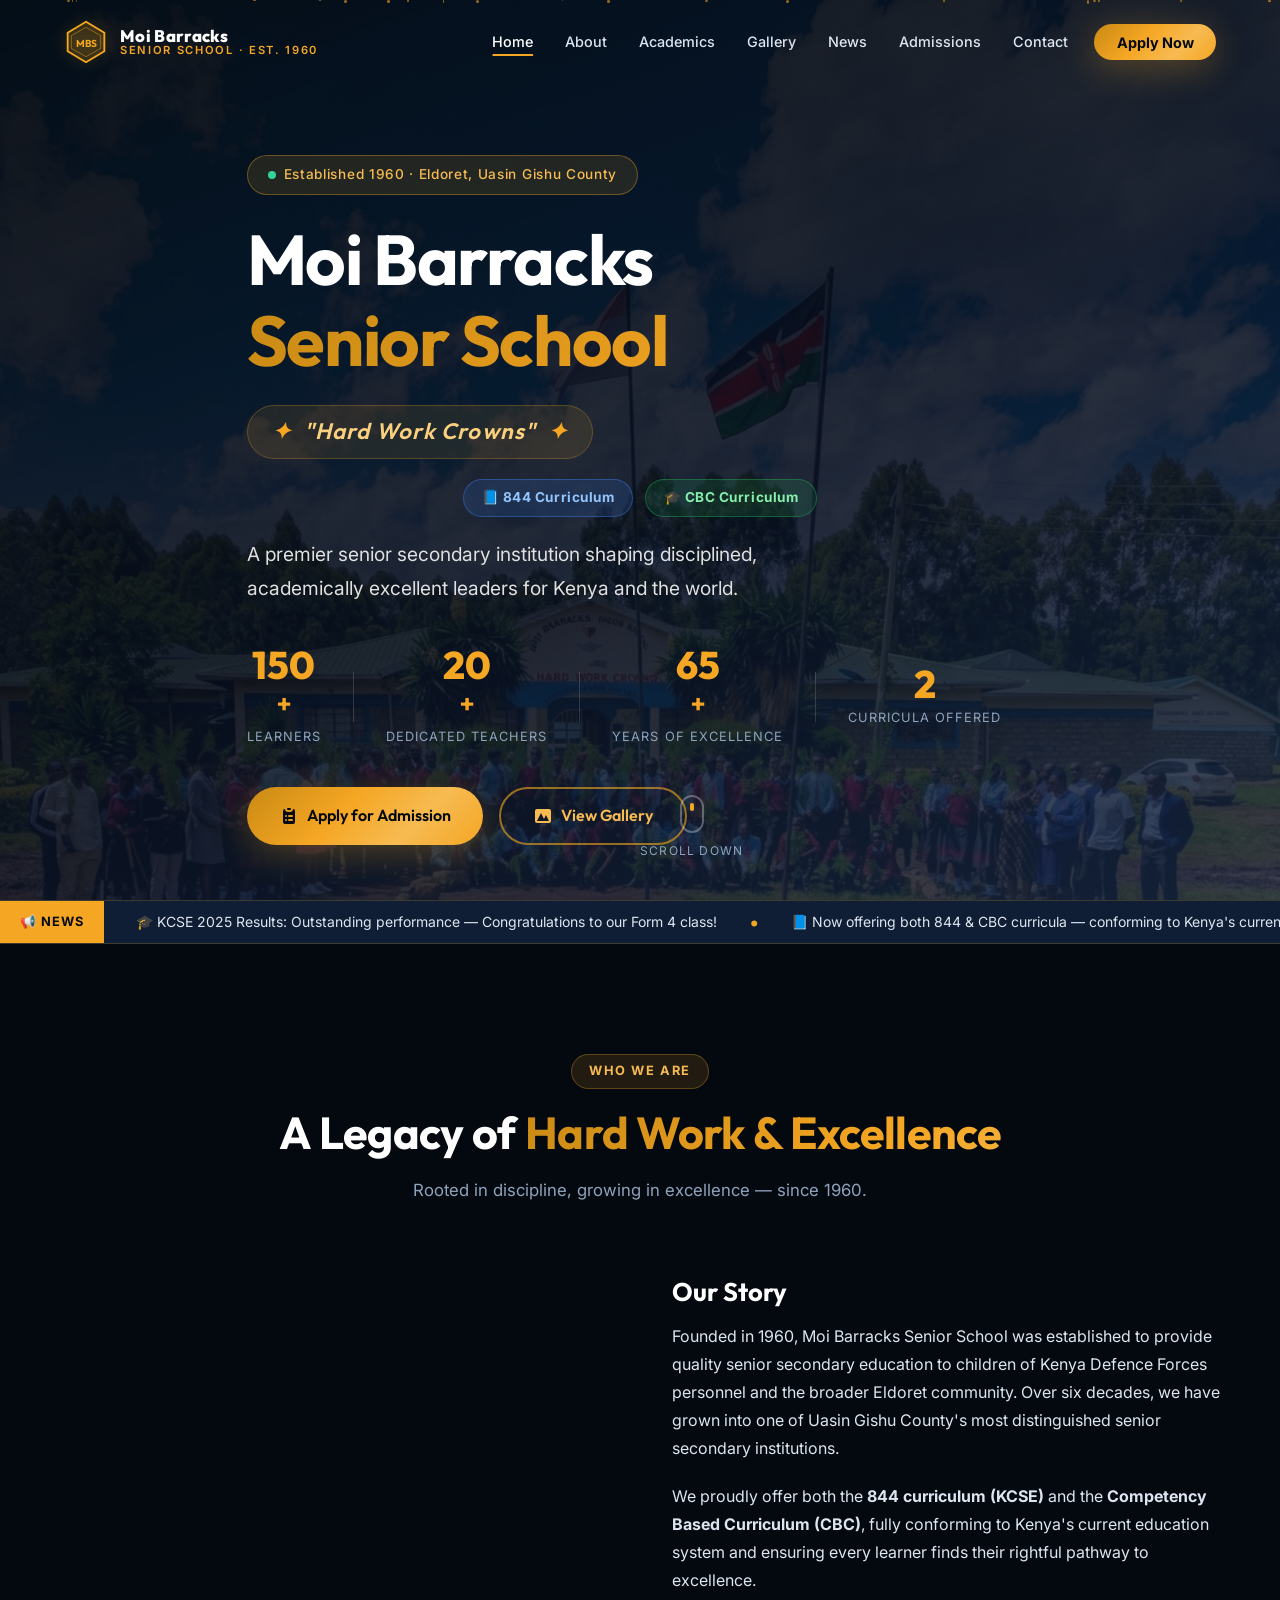
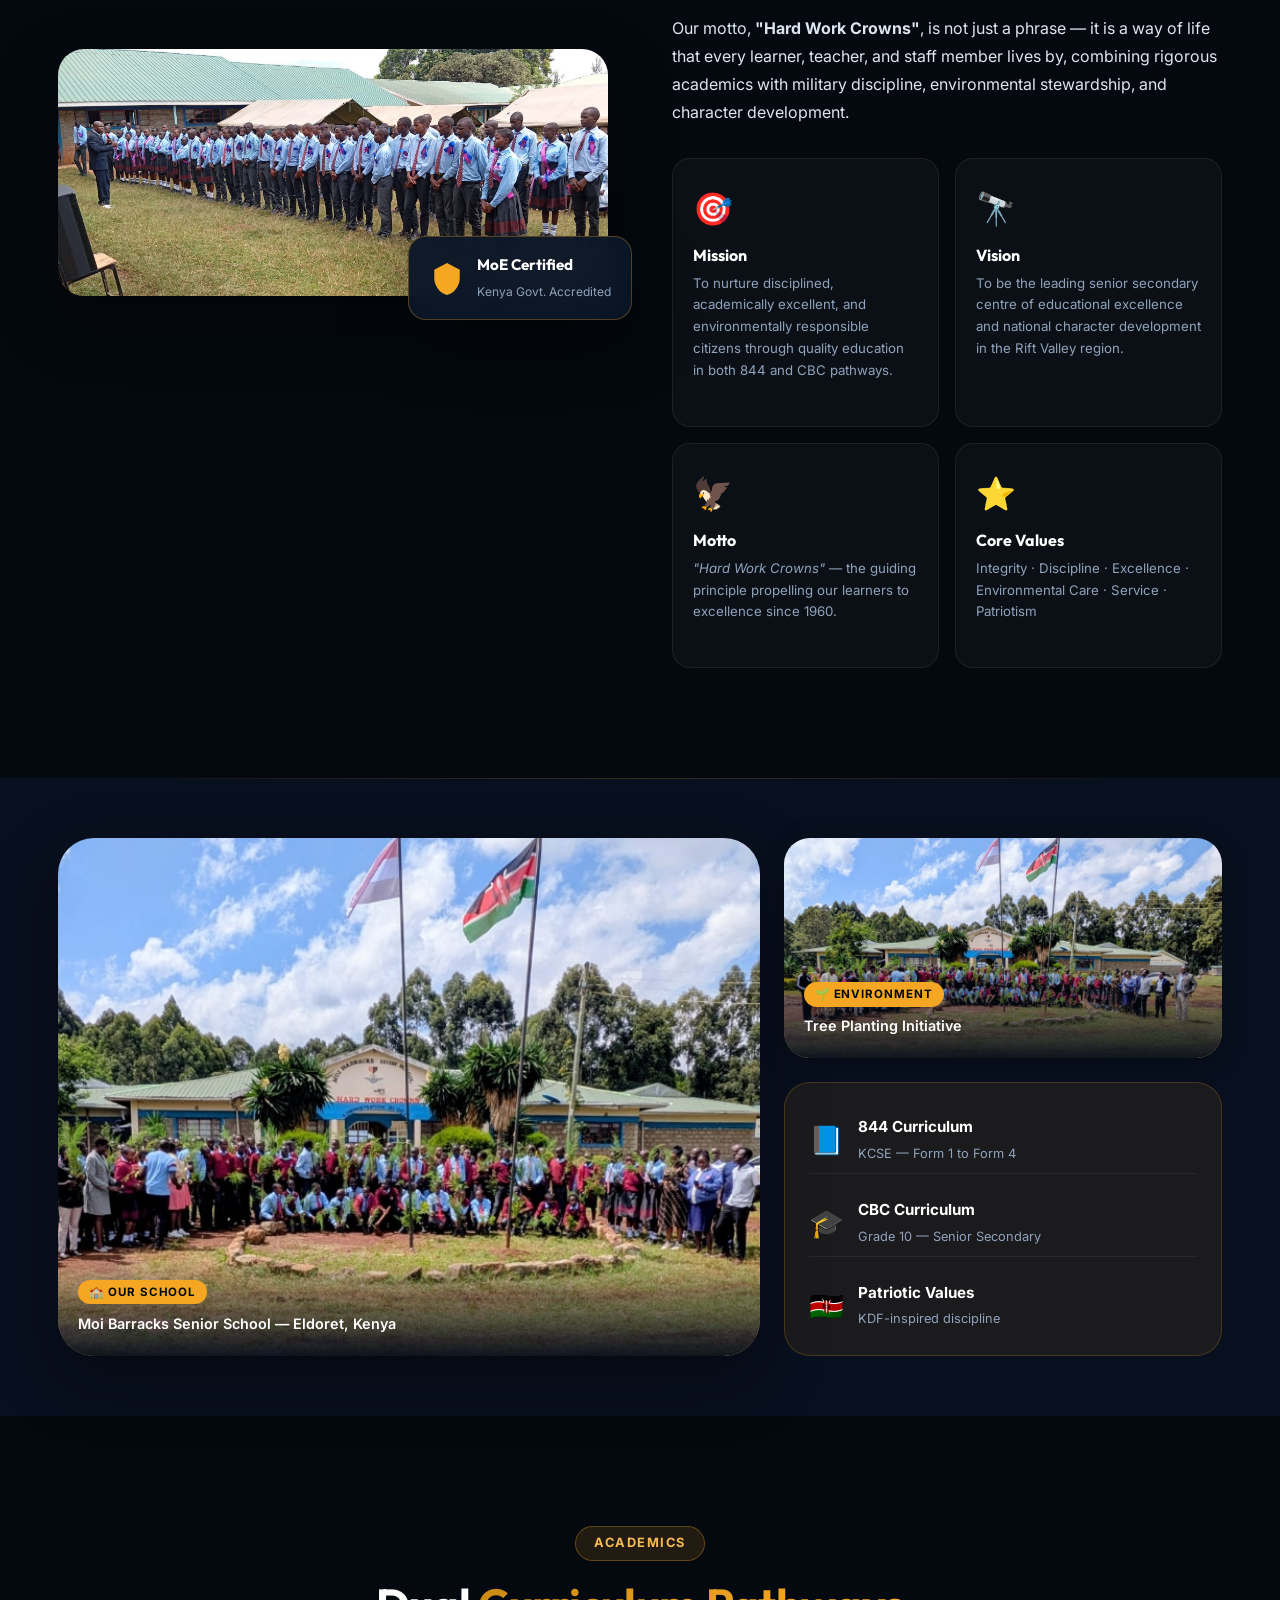
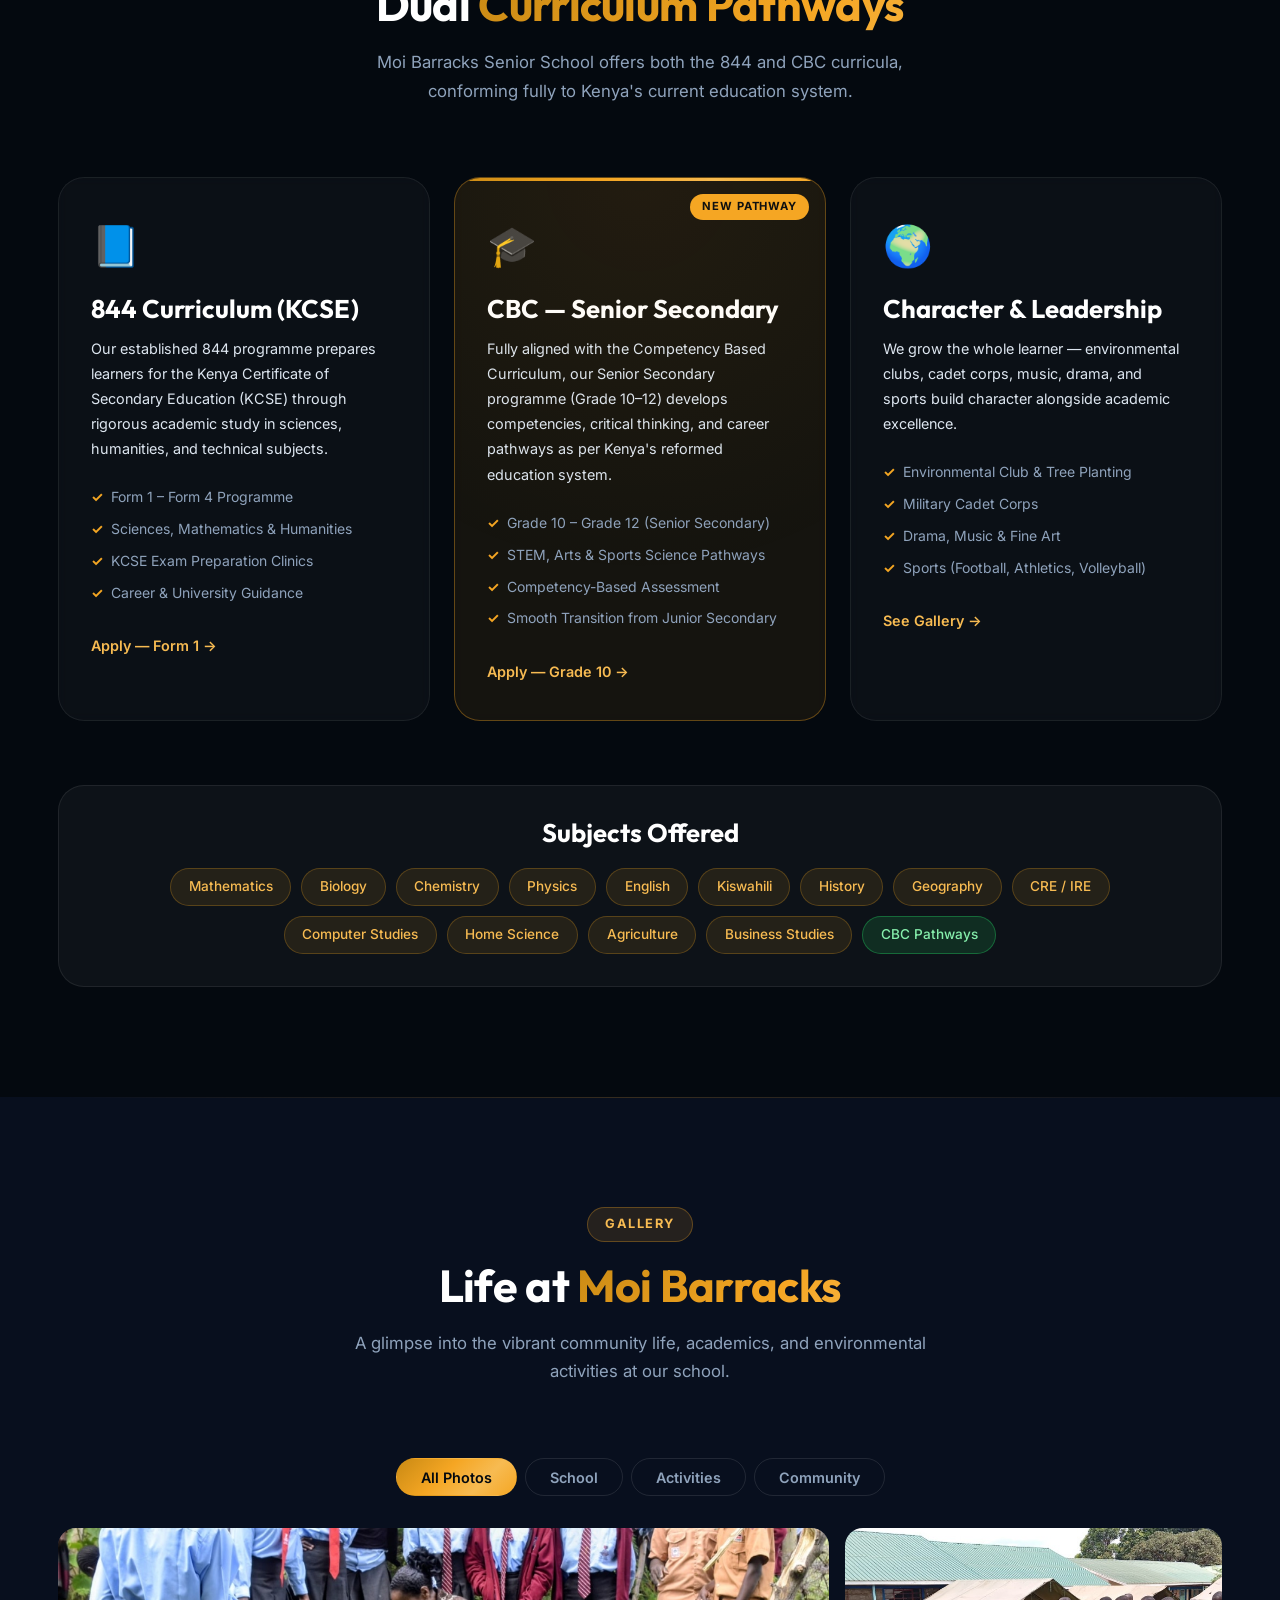
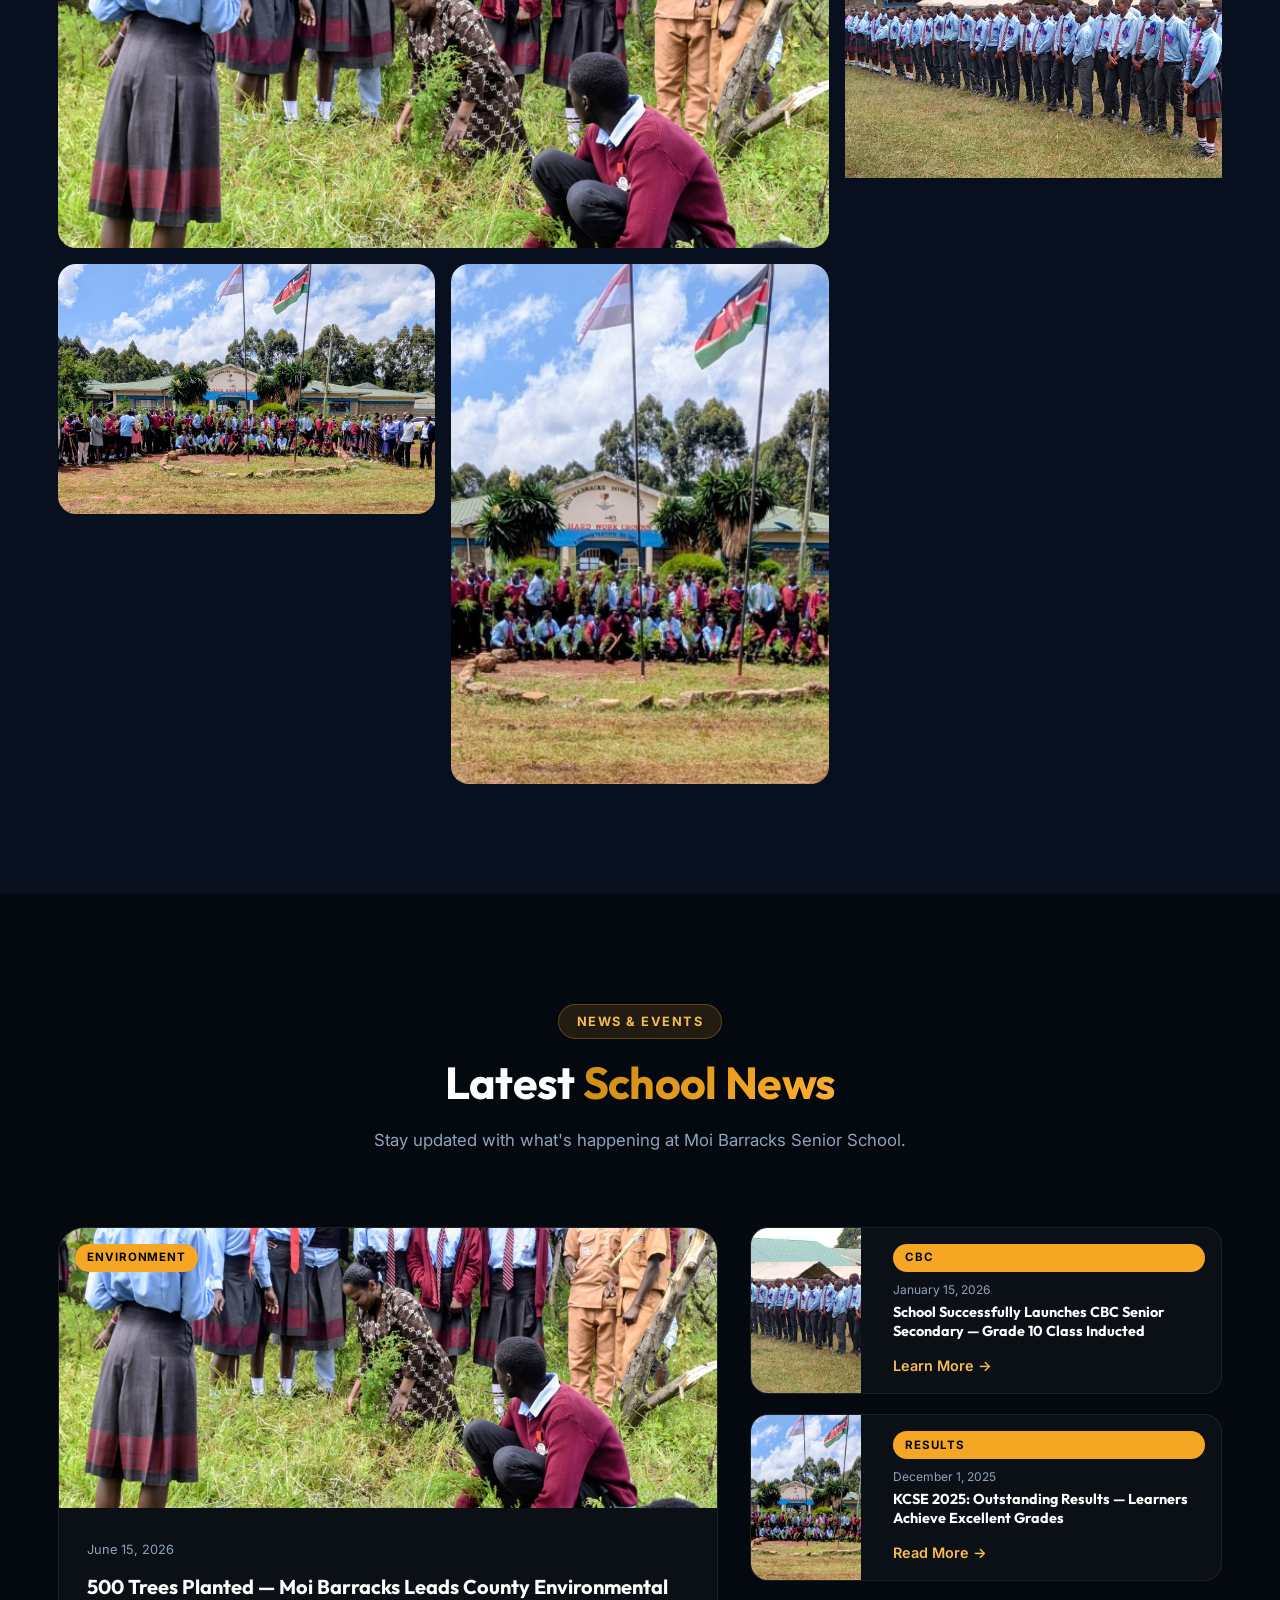
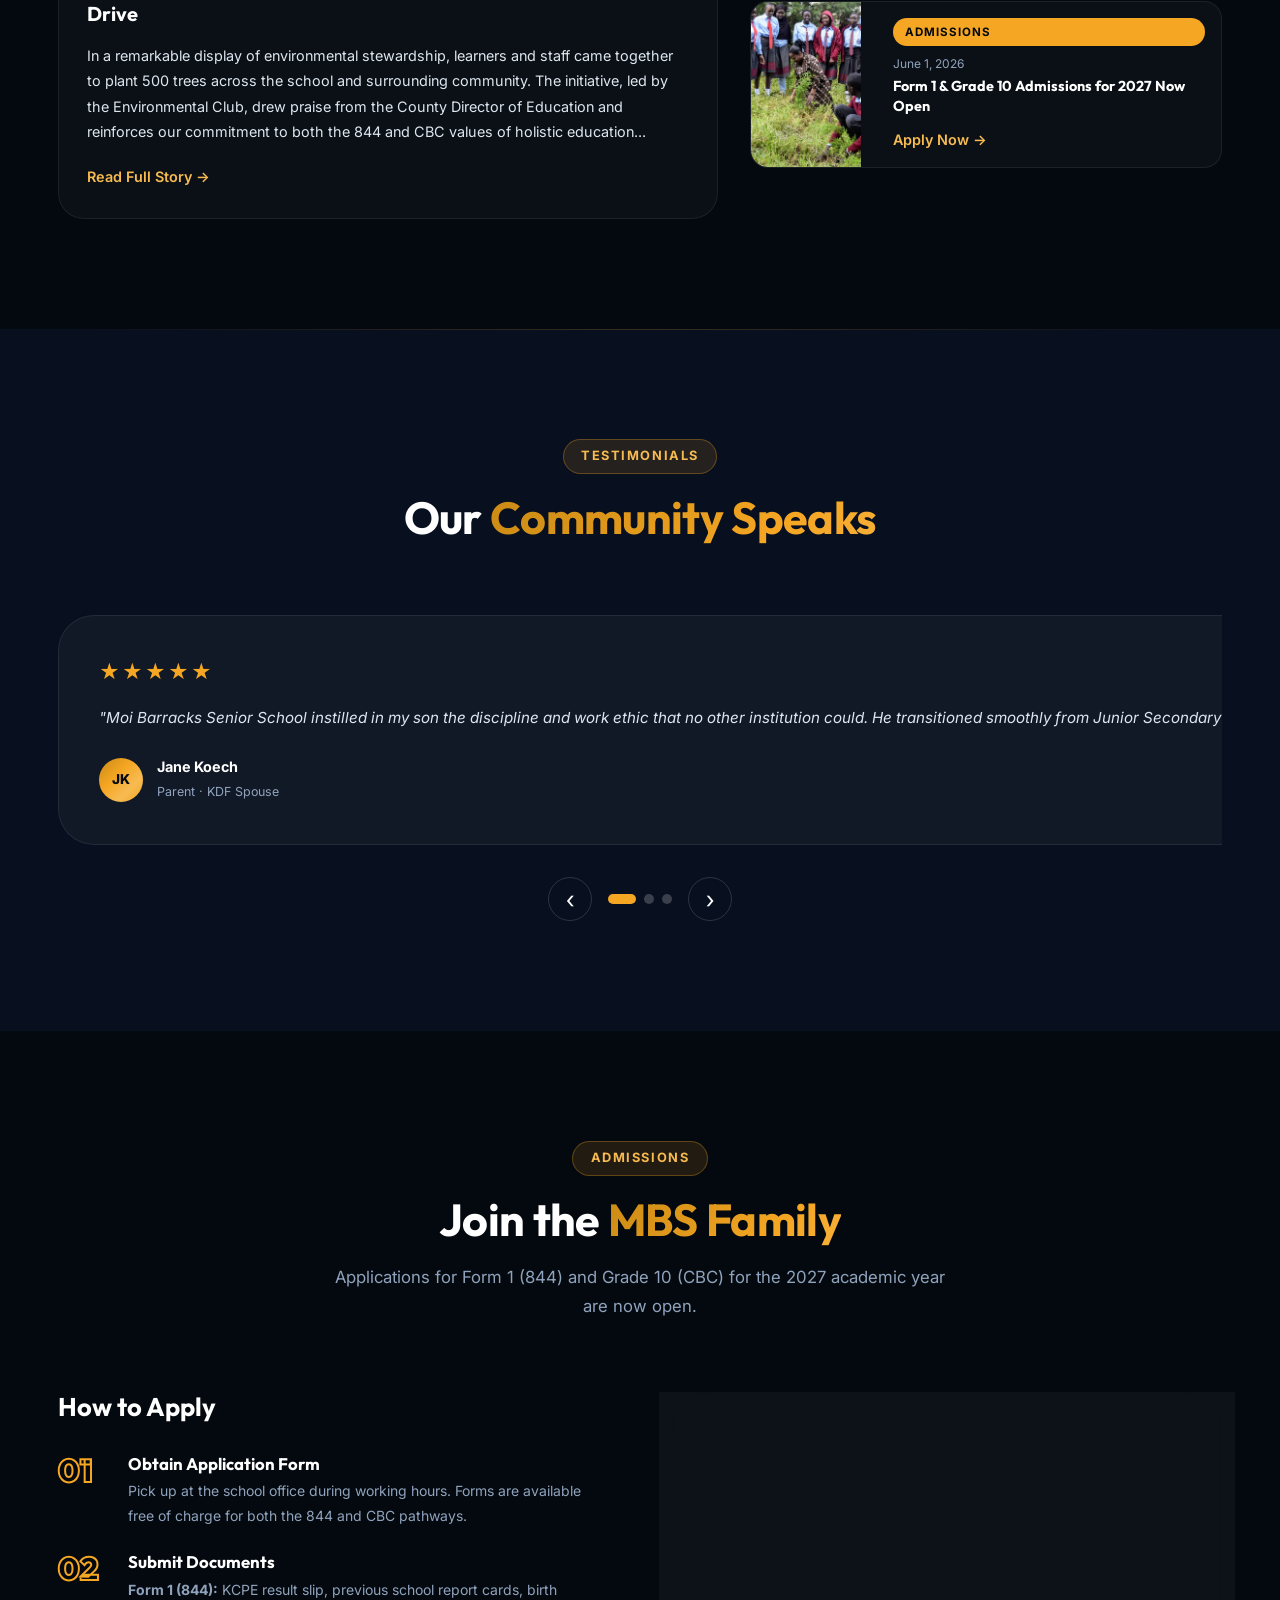
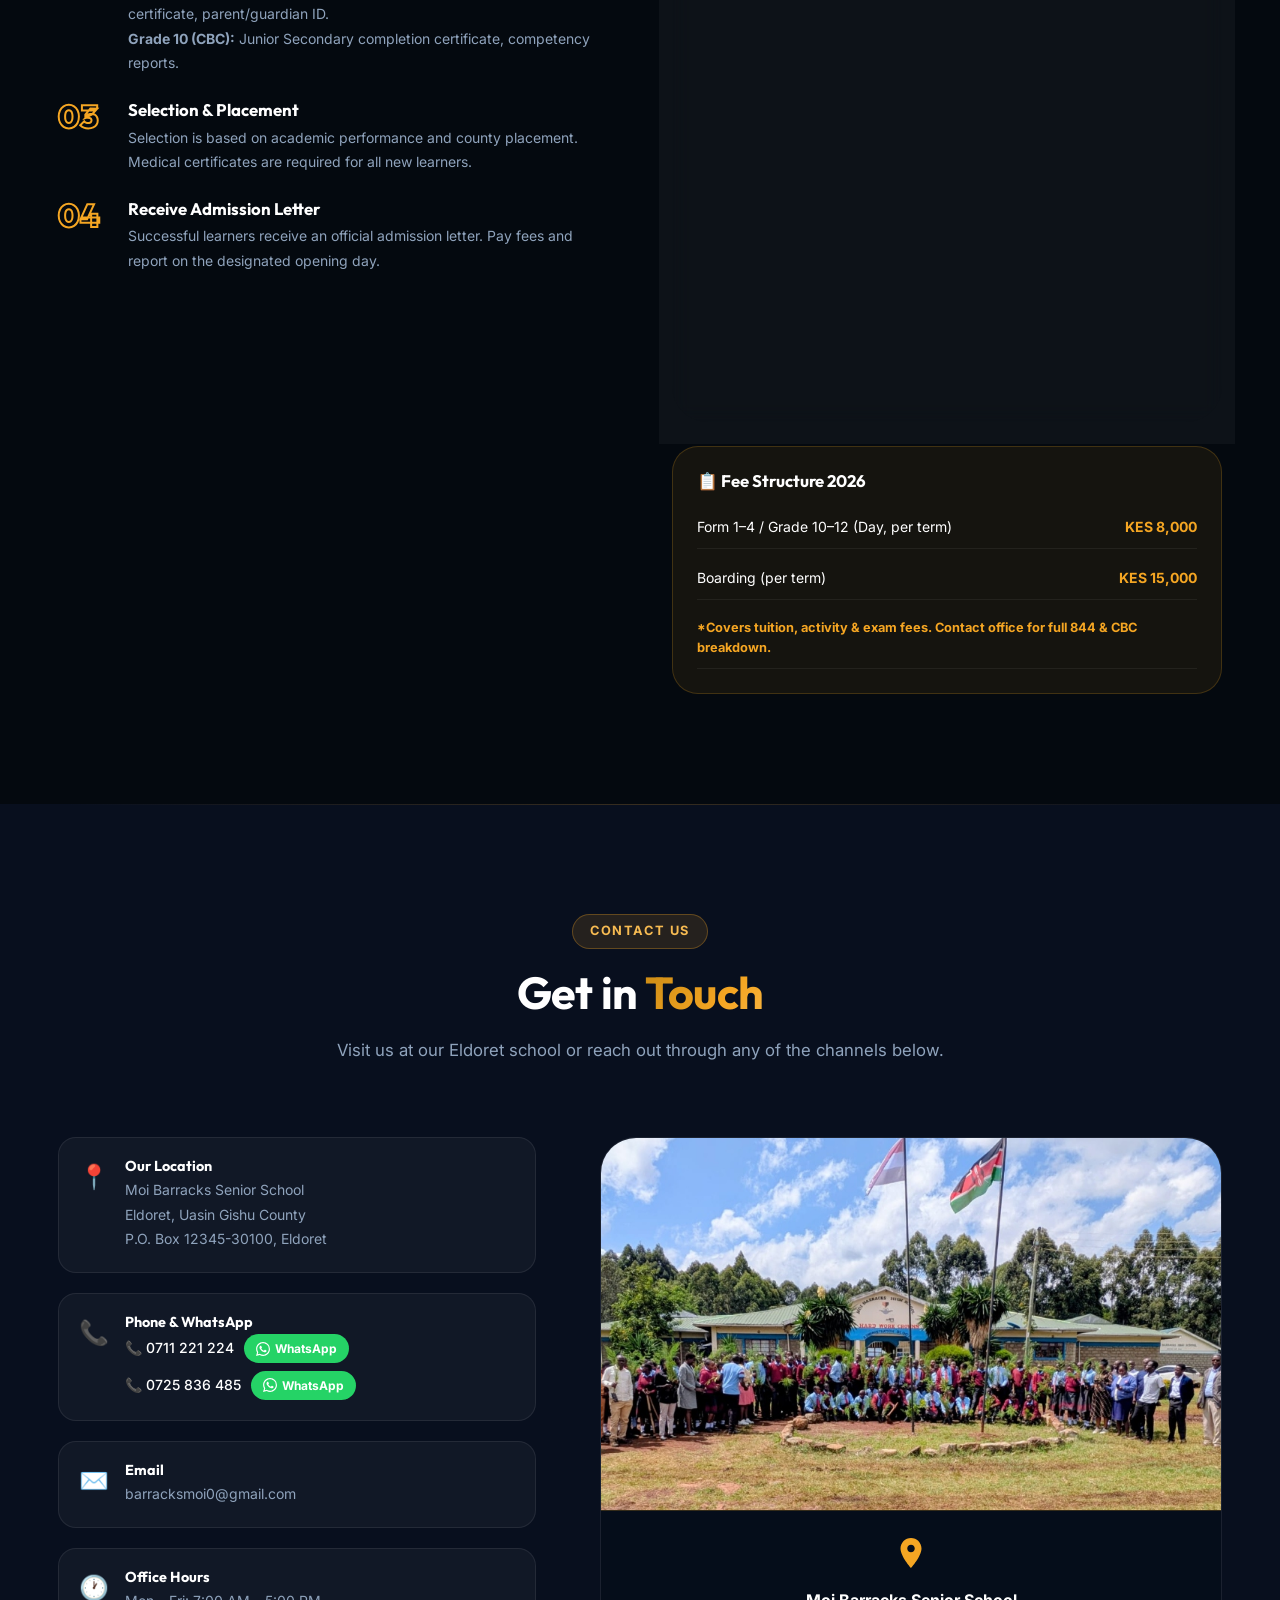
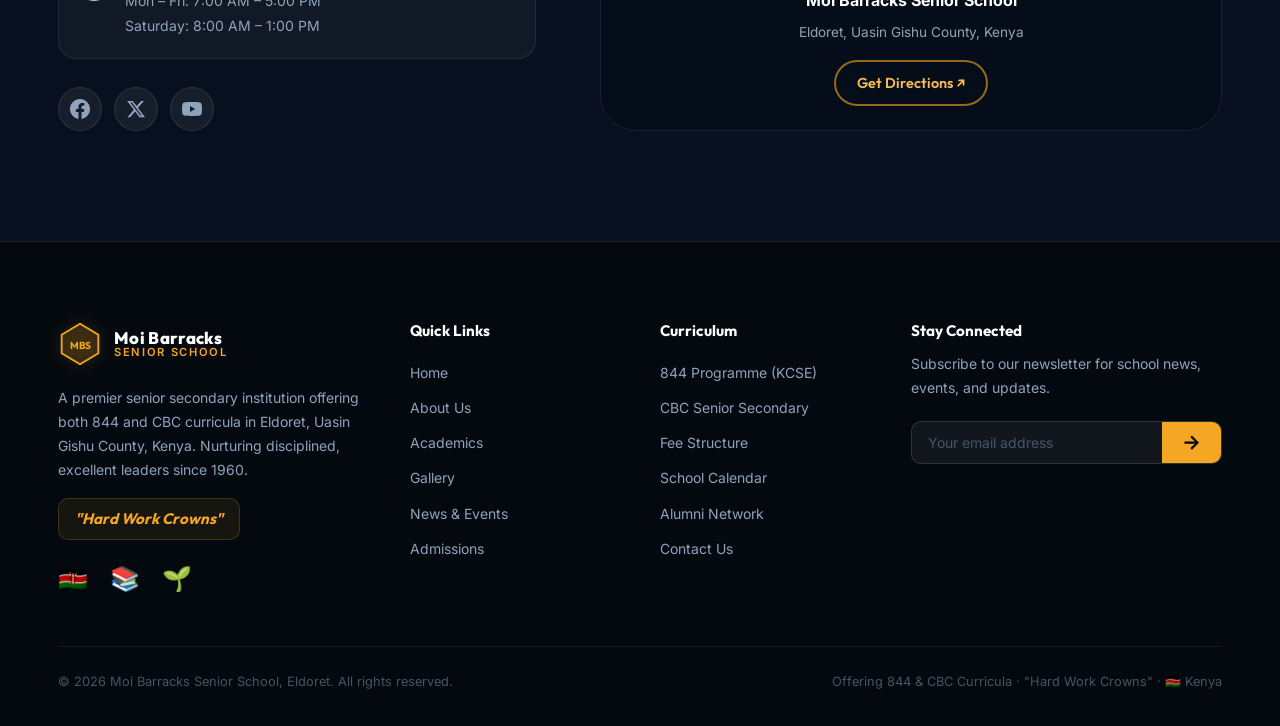
==== index.html @ 394eeeac "feat: Email + Facebook update, CMS admin dashboard, content store Contacts: - Email updated to barra" ====
<!DOCTYPE html>
<html lang="en">
<head>
  <meta charset="UTF-8" />
  <meta name="viewport" content="width=device-width, initial-scale=1.0" />

  <!-- ===== SEO: Primary Meta ===== -->
  <title>Moi Barracks Senior School | 844 &amp; CBC | Eldoret, Kenya — Hard Work Crowns</title>
  <meta name="description" content="Moi Barracks Senior School in Eldoret, Kenya offers both the 844 and CBC curricula. A premier senior secondary institution nurturing disciplined, academically excellent leaders. Admissions open — Form 1 &amp; Grade 10." />
  <meta name="keywords" content="Moi Barracks Senior School, Moi Barracks School Eldoret, CBC school Kenya, 844 curriculum Kenya, senior secondary school Eldoret, Uasin Gishu school, KDF school Kenya, school admissions Eldoret 2027, best school Eldoret" />
  <meta name="robots" content="index, follow" />
  <meta name="author" content="Moi Barracks Senior School" />
  <link rel="canonical" href="https://serem8770-ux.github.io/Moi_Barracks_web/" />

  <!-- ===== SEO: Open Graph (Facebook, WhatsApp previews) ===== -->
  <meta property="og:type" content="website" />
  <meta property="og:url" content="https://serem8770-ux.github.io/Moi_Barracks_web/" />
  <meta property="og:title" content="Moi Barracks Senior School | 844 &amp; CBC | Eldoret, Kenya" />
  <meta property="og:description" content="Premier senior secondary school in Eldoret offering both 844 and CBC curricula. Hard Work Crowns — excellence through discipline since 1960." />
  <meta property="og:image" content="https://serem8770-ux.github.io/Moi_Barracks_web/images/campus_group.jpg" />
  <meta property="og:image:width" content="1200" />
  <meta property="og:image:height" content="630" />
  <meta property="og:locale" content="en_KE" />
  <meta property="og:site_name" content="Moi Barracks Senior School" />

  <!-- ===== SEO: Twitter Card ===== -->
  <meta name="twitter:card" content="summary_large_image" />
  <meta name="twitter:title" content="Moi Barracks Senior School | Eldoret, Kenya" />
  <meta name="twitter:description" content="Offering both 844 and CBC — a premier senior secondary in Eldoret. Hard Work Crowns." />
  <meta name="twitter:image" content="https://serem8770-ux.github.io/Moi_Barracks_web/images/campus_group.jpg" />

  <!-- ===== SEO: Structured Data (JSON-LD) ===== -->
  <script type="application/ld+json">
  {
    "@context": "https://schema.org",
    "@type": "HighSchool",
    "name": "Moi Barracks Senior School",
    "alternateName": "MBS Eldoret",
    "description": "Moi Barracks Senior School is a premier senior secondary institution in Eldoret, Kenya offering both the 844 and CBC curricula. Motto: Hard Work Crowns.",
    "url": "https://serem8770-ux.github.io/Moi_Barracks_web/",
    "logo": "https://serem8770-ux.github.io/Moi_Barracks_web/images/campus_group.jpg",
    "image": "https://serem8770-ux.github.io/Moi_Barracks_web/images/campus_group.jpg",
    "telephone": ["+254711221224", "+254725836485"],
    "email": "barracksmoi0@gmail.com",
    "address": {
      "@type": "PostalAddress",
      "streetAddress": "Moi Barracks",
      "addressLocality": "Eldoret",
      "addressRegion": "Uasin Gishu County",
      "postalCode": "30100",
      "addressCountry": "KE"
    },
    "geo": {
      "@type": "GeoCoordinates",
      "latitude": "0.5200",
      "longitude": "35.2698"
    },
    "openingHoursSpecification": [
      { "@type": "OpeningHoursSpecification", "dayOfWeek": ["Monday","Tuesday","Wednesday","Thursday","Friday"], "opens": "07:00", "closes": "17:00" },
      { "@type": "OpeningHoursSpecification", "dayOfWeek": "Saturday", "opens": "08:00", "closes": "13:00" }
    ],
    "sameAs": ["https://github.com/serem8770-ux/Moi_Barracks_web"],
    "foundingDate": "1960",
    "numberOfStudents": 150,
    "curriculumOffered": ["844 Curriculum (KCSE)", "Competency Based Curriculum (CBC)"]
  }
  </script>

  <!-- ===== Fonts & Styles ===== -->
  <link rel="preconnect" href="https://fonts.googleapis.com" />
  <link rel="preconnect" href="https://fonts.gstatic.com" crossorigin />
  <link href="https://fonts.googleapis.com/css2?family=Outfit:wght@300;400;500;600;700;800;900&family=Inter:wght@300;400;500;600&display=swap" rel="stylesheet" />
  <link rel="stylesheet" href="css/style.css" />
</head>
<body>

  <!-- ===== NAVBAR ===== -->
  <nav class="navbar" id="navbar" role="navigation" aria-label="Main navigation">
    <div class="nav-container">
      <a href="#home" class="nav-logo" id="nav-logo-link">
        <div class="logo-emblem">
          <svg viewBox="0 0 48 48" fill="none" xmlns="http://www.w3.org/2000/svg" aria-hidden="true">
            <polygon points="24,2 44,14 44,34 24,46 4,34 4,14" fill="rgba(244,168,29,0.15)" stroke="#F4A81D" stroke-width="2"/>
            <polygon points="24,8 40,17 40,31 24,40 8,31 8,17" fill="none" stroke="#F4A81D" stroke-width="1" opacity="0.5"/>
            <text x="24" y="29" text-anchor="middle" fill="#F4A81D" font-size="11" font-weight="bold" font-family="Outfit">MBS</text>
          </svg>
        </div>
        <div class="logo-text">
          <span class="logo-name">Moi Barracks</span>
          <span class="logo-tagline">Senior School · Est. 1960</span>
        </div>
      </a>
      <ul class="nav-menu" id="nav-menu" role="list">
        <li><a href="#home" class="nav-link active" id="nav-home">Home</a></li>
        <li><a href="#about" class="nav-link" id="nav-about">About</a></li>
        <li><a href="#academics" class="nav-link" id="nav-academics">Academics</a></li>
        <li><a href="#gallery" class="nav-link" id="nav-gallery">Gallery</a></li>
        <li><a href="#news" class="nav-link" id="nav-news">News</a></li>
        <li><a href="#admissions" class="nav-link" id="nav-admissions">Admissions</a></li>
        <li><a href="#contact" class="nav-link" id="nav-contact">Contact</a></li>
        <li><a href="#admissions" class="nav-cta" id="nav-apply-btn">Apply Now</a></li>
      </ul>
      <button class="hamburger" id="hamburger" aria-label="Toggle mobile menu" aria-expanded="false" aria-controls="nav-menu">
        <span class="bar"></span>
        <span class="bar"></span>
        <span class="bar"></span>
      </button>
    </div>
  </nav>

  <!-- ===== HERO ===== -->
  <section class="hero" id="home" aria-label="Hero section">
    <div class="hero-bg" id="hero-bg"></div>
    <div class="hero-overlay"></div>
    <div class="hero-particles" id="hero-particles" aria-hidden="true"></div>
    <div class="hero-content" id="hero-content">
      <div class="hero-badge" id="hero-badge">
        <span class="badge-dot"></span>
        Established 1960 · Eldoret, Uasin Gishu County
      </div>
      <h1 class="hero-title" id="hero-title">
        <span class="title-line">Moi Barracks</span>
        <span class="title-line gradient-text">Senior School</span>
      </h1>
      <div class="hero-motto" id="hero-motto">
        <span class="motto-wings">✦</span>
        <span class="motto-text">"Hard Work Crowns"</span>
        <span class="motto-wings">✦</span>
      </div>
      <div class="hero-curriculum-badges" id="hero-curriculum-badges" aria-label="Curriculum offered">
        <span class="curric-badge curric-844">📘 844 Curriculum</span>
        <span class="curric-badge curric-cbc">🎓 CBC Curriculum</span>
      </div>
      <p class="hero-subtitle" id="hero-subtitle">
        A premier senior secondary institution shaping disciplined,<br>
        academically excellent leaders for Kenya and the world.
      </p>
      <div class="hero-stats" id="hero-stats">
        <div class="stat-item">
          <span class="stat-number" data-target="150">0</span><span class="stat-suffix">+</span>
          <span class="stat-label">Learners</span>
        </div>
        <div class="stat-divider"></div>
        <div class="stat-item">
          <span class="stat-number" data-target="20">0</span><span class="stat-suffix">+</span>
          <span class="stat-label">Dedicated Teachers</span>
        </div>
        <div class="stat-divider"></div>
        <div class="stat-item">
          <span class="stat-number" data-target="65">0</span><span class="stat-suffix">+</span>
          <span class="stat-label">Years of Excellence</span>
        </div>
        <div class="stat-divider"></div>
        <div class="stat-item">
          <span class="stat-number" data-target="2">0</span><span class="stat-suffix"></span>
          <span class="stat-label">Curricula Offered</span>
        </div>
      </div>
      <div class="hero-actions" id="hero-actions">
        <a href="#admissions" class="btn btn-primary" id="hero-apply-btn">
          <svg viewBox="0 0 20 20" fill="currentColor" aria-hidden="true"><path d="M9 2a1 1 0 000 2h2a1 1 0 100-2H9z"/><path fill-rule="evenodd" d="M4 5a2 2 0 012-2 3 3 0 003 3h2a3 3 0 003-3 2 2 0 012 2v11a2 2 0 01-2 2H6a2 2 0 01-2-2V5zm3 4a1 1 0 000 2h.01a1 1 0 100-2H7zm3 0a1 1 0 000 2h3a1 1 0 100-2h-3zm-3 4a1 1 0 100 2h.01a1 1 0 100-2H7zm3 0a1 1 0 100 2h3a1 1 0 100-2h-3z" clip-rule="evenodd"/></svg>
          Apply for Admission
        </a>
        <a href="#gallery" class="btn btn-outline" id="hero-gallery-btn">
          <svg viewBox="0 0 20 20" fill="currentColor" aria-hidden="true"><path fill-rule="evenodd" d="M4 3a2 2 0 00-2 2v10a2 2 0 002 2h12a2 2 0 002-2V5a2 2 0 00-2-2H4zm12 12H4l4-8 3 6 2-4 3 6z" clip-rule="evenodd"/></svg>
          View Gallery
        </a>
      </div>
    </div>
    <div class="hero-scroll" id="hero-scroll" aria-label="Scroll down">
      <div class="scroll-mouse"><div class="scroll-wheel"></div></div>
      <span>Scroll Down</span>
    </div>
  </section>

  <!-- ===== ANNOUNCEMENT TICKER ===== -->
  <div class="ticker-wrap" id="ticker-wrap" aria-label="School announcements">
    <div class="ticker-label">📢 News</div>
    <div class="ticker-content" id="ticker-content">
      <span class="ticker-item">🎓 KCSE 2025 Results: Outstanding performance — Congratulations to our Form 4 class!</span>
      <span class="ticker-sep">•</span>
      <span class="ticker-item">📘 Now offering both 844 &amp; CBC curricula — conforming to Kenya's current education system</span>
      <span class="ticker-sep">•</span>
      <span class="ticker-item">🌱 Environmental Club Tree Planting Drive — 500 trees planted on school grounds this term!</span>
      <span class="ticker-sep">•</span>
      <span class="ticker-item">📝 Form 1 &amp; Grade 10 Admissions for 2027 are NOW OPEN — Apply at the school office</span>
      <span class="ticker-sep">•</span>
    </div>
  </div>

  <!-- ===== ABOUT ===== -->
  <section class="about section" id="about" aria-labelledby="about-heading">
    <div class="container">
      <div class="section-header reveal">
        <span class="section-tag">Who We Are</span>
        <h2 class="section-title" id="about-heading">A Legacy of <span class="gradient-text">Hard Work &amp; Excellence</span></h2>
        <p class="section-subtitle">Rooted in discipline, growing in excellence — since 1960.</p>
      </div>
      <div class="about-grid">
        <div class="about-image-block reveal">
          <div class="about-image-wrap">
            <img src="images/students_parade.jpg" alt="Moi Barracks Senior School learners in school uniform during parade" class="about-img" loading="lazy" />
            <div class="about-badge-card">
              <svg viewBox="0 0 24 24" fill="currentColor" aria-hidden="true"><path d="M12 2L3.5 6.5V12c0 5.25 3.67 10.15 8.5 11.35C16.83 22.15 20.5 17.25 20.5 12V6.5L12 2z"/></svg>
              <div>
                <strong>MoE Certified</strong>
                <span>Kenya Govt. Accredited</span>
              </div>
            </div>
          </div>
        </div>
        <div class="about-content reveal">
          <h3>Our Story</h3>
          <p>Founded in 1960, Moi Barracks Senior School was established to provide quality senior secondary education to children of Kenya Defence Forces personnel and the broader Eldoret community. Over six decades, we have grown into one of Uasin Gishu County's most distinguished senior secondary institutions.</p>
          <p>We proudly offer both the <strong>844 curriculum (KCSE)</strong> and the <strong>Competency Based Curriculum (CBC)</strong>, fully conforming to Kenya's current education system and ensuring every learner finds their rightful pathway to excellence.</p>
          <p>Our motto, <strong>"Hard Work Crowns"</strong>, is not just a phrase — it is a way of life that every learner, teacher, and staff member lives by, combining rigorous academics with military discipline, environmental stewardship, and character development.</p>
          <div class="pillars-grid">
            <div class="pillar-card" id="pillar-mission">
              <div class="pillar-icon">🎯</div>
              <h4>Mission</h4>
              <p>To nurture disciplined, academically excellent, and environmentally responsible citizens through quality education in both 844 and CBC pathways.</p>
            </div>
            <div class="pillar-card" id="pillar-vision">
              <div class="pillar-icon">🔭</div>
              <h4>Vision</h4>
              <p>To be the leading senior secondary centre of educational excellence and national character development in the Rift Valley region.</p>
            </div>
            <div class="pillar-card" id="pillar-motto">
              <div class="pillar-icon">🦅</div>
              <h4>Motto</h4>
              <p><em>"Hard Work Crowns"</em> — the guiding principle propelling our learners to excellence since 1960.</p>
            </div>
            <div class="pillar-card" id="pillar-values">
              <div class="pillar-icon">⭐</div>
              <h4>Core Values</h4>
              <p>Integrity · Discipline · Excellence · Environmental Care · Service · Patriotism</p>
            </div>
          </div>
        </div>
      </div>
    </div>
  </section>

  <!-- ===== PHOTO SHOWCASE ===== -->
  <section class="showcase section-dark" id="showcase" aria-label="School life showcase">
    <div class="container">
      <div class="showcase-grid">
        <div class="showcase-main reveal" id="showcase-main">
          <img src="images/campus_front.jpg" alt="Moi Barracks Senior School building with learners and Kenyan flag" loading="lazy" />
          <div class="showcase-caption">
            <span class="caption-tag">🏫 Our School</span>
            <p>Moi Barracks Senior School — Eldoret, Kenya</p>
          </div>
        </div>
        <div class="showcase-side">
          <div class="showcase-item reveal" id="showcase-tree">
            <img src="images/tree_planting.jpg" alt="Learners and teacher engaged in tree planting environmental activity" loading="lazy" />
            <div class="showcase-caption">
              <span class="caption-tag">🌱 Environment</span>
              <p>Tree Planting Initiative</p>
            </div>
          </div>
          <div class="showcase-stats-card reveal" id="showcase-stats">
            <div class="showcase-stat">
              <div class="ss-icon">📘</div>
              <div>
                <strong>844 Curriculum</strong>
                <span>KCSE — Form 1 to Form 4</span>
              </div>
            </div>
            <div class="showcase-stat">
              <div class="ss-icon">🎓</div>
              <div>
                <strong>CBC Curriculum</strong>
                <span>Grade 10 — Senior Secondary</span>
              </div>
            </div>
            <div class="showcase-stat">
              <div class="ss-icon">🇰🇪</div>
              <div>
                <strong>Patriotic Values</strong>
                <span>KDF-inspired discipline</span>
              </div>
            </div>
          </div>
        </div>
      </div>
    </div>
  </section>

  <!-- ===== ACADEMICS ===== -->
  <section class="academics section" id="academics" aria-labelledby="academics-heading">
    <div class="container">
      <div class="section-header reveal">
        <span class="section-tag">Academics</span>
        <h2 class="section-title" id="academics-heading">Dual <span class="gradient-text">Curriculum Pathways</span></h2>
        <p class="section-subtitle">Moi Barracks Senior School offers both the 844 and CBC curricula, conforming fully to Kenya's current education system.</p>
      </div>
      <div class="academics-grid">
        <div class="academic-card reveal" id="acad-844">
          <div class="acad-icon">📘</div>
          <h3>844 Curriculum (KCSE)</h3>
          <p>Our established 844 programme prepares learners for the Kenya Certificate of Secondary Education (KCSE) through rigorous academic study in sciences, humanities, and technical subjects.</p>
          <ul>
            <li>Form 1 – Form 4 Programme</li>
            <li>Sciences, Mathematics &amp; Humanities</li>
            <li>KCSE Exam Preparation Clinics</li>
            <li>Career &amp; University Guidance</li>
          </ul>
          <a href="#admissions" class="card-link" id="acad-844-link">Apply — Form 1 →</a>
        </div>
        <div class="academic-card featured reveal" id="acad-cbc">
          <div class="featured-badge">New Pathway</div>
          <div class="acad-icon">🎓</div>
          <h3>CBC — Senior Secondary</h3>
          <p>Fully aligned with the Competency Based Curriculum, our Senior Secondary programme (Grade 10–12) develops competencies, critical thinking, and career pathways as per Kenya's reformed education system.</p>
          <ul>
            <li>Grade 10 – Grade 12 (Senior Secondary)</li>
            <li>STEM, Arts &amp; Sports Science Pathways</li>
            <li>Competency-Based Assessment</li>
            <li>Smooth Transition from Junior Secondary</li>
          </ul>
          <a href="#admissions" class="card-link" id="acad-cbc-link">Apply — Grade 10 →</a>
        </div>
        <div class="academic-card reveal" id="acad-cocurricular">
          <div class="acad-icon">🌍</div>
          <h3>Character &amp; Leadership</h3>
          <p>We grow the whole learner — environmental clubs, cadet corps, music, drama, and sports build character alongside academic excellence.</p>
          <ul>
            <li>Environmental Club &amp; Tree Planting</li>
            <li>Military Cadet Corps</li>
            <li>Drama, Music &amp; Fine Art</li>
            <li>Sports (Football, Athletics, Volleyball)</li>
          </ul>
          <a href="#gallery" class="card-link" id="acad-coc-link">See Gallery →</a>
        </div>
      </div>
      <div class="departments-strip reveal">
        <h3>Subjects Offered</h3>
        <div class="dept-tags">
          <span class="dept-tag">Mathematics</span>
          <span class="dept-tag">Biology</span>
          <span class="dept-tag">Chemistry</span>
          <span class="dept-tag">Physics</span>
          <span class="dept-tag">English</span>
          <span class="dept-tag">Kiswahili</span>
          <span class="dept-tag">History</span>
          <span class="dept-tag">Geography</span>
          <span class="dept-tag">CRE / IRE</span>
          <span class="dept-tag">Computer Studies</span>
          <span class="dept-tag">Home Science</span>
          <span class="dept-tag">Agriculture</span>
          <span class="dept-tag">Business Studies</span>
          <span class="dept-tag dept-tag-cbc">CBC Pathways</span>
        </div>
      </div>
    </div>
  </section>

  <!-- ===== GALLERY ===== -->
  <section class="gallery section section-dark" id="gallery" aria-labelledby="gallery-heading">
    <div class="container">
      <div class="section-header reveal">
        <span class="section-tag">Gallery</span>
        <h2 class="section-title" id="gallery-heading">Life at <span class="gradient-text">Moi Barracks</span></h2>
        <p class="section-subtitle">A glimpse into the vibrant community life, academics, and environmental activities at our school.</p>
      </div>
      <div class="gallery-tabs" id="gallery-tabs" role="tablist">
        <button class="tab-btn active" id="tab-all" role="tab" aria-selected="true" data-filter="all">All Photos</button>
        <button class="tab-btn" id="tab-school" role="tab" aria-selected="false" data-filter="school">School</button>
        <button class="tab-btn" id="tab-activities" role="tab" aria-selected="false" data-filter="activities">Activities</button>
        <button class="tab-btn" id="tab-community" role="tab" aria-selected="false" data-filter="community">Community</button>
      </div>
      <div class="gallery-grid" id="gallery-grid">
        <div class="gallery-item gallery-item-wide" data-category="school" id="gi-assembly">
          <img src="images/campus_group.jpg" alt="Moi Barracks Senior School full assembly with Kenyan flag" loading="lazy" />
          <div class="gallery-overlay"><span>Full School Assembly — Hard Work Crowns</span></div>
        </div>
        <div class="gallery-item" data-category="community" id="gi-parade">
          <img src="images/students_parade.jpg" alt="Moi Barracks Senior School learners in parade formation" loading="lazy" />
          <div class="gallery-overlay"><span>Learner Parade &amp; Discipline 🎖️</span></div>
        </div>
        <div class="gallery-item" data-category="school" id="gi-school-front">
          <img src="images/campus_front.jpg" alt="Moi Barracks Senior School building front view" loading="lazy" />
          <div class="gallery-overlay"><span>Our School Building</span></div>
        </div>
        <div class="gallery-item gallery-item-tall" data-category="activities" id="gi-tree">
          <img src="images/tree_planting.jpg" alt="Learners and teacher planting trees — environmental program" loading="lazy" />
          <div class="gallery-overlay"><span>Tree Planting Initiative 🌱</span></div>
        </div>
      </div>
    </div>
  </section>

  <!-- ===== NEWS ===== -->
  <section class="news section" id="news" aria-labelledby="news-heading">
    <div class="container">
      <div class="section-header reveal">
        <span class="section-tag">News &amp; Events</span>
        <h2 class="section-title" id="news-heading">Latest <span class="gradient-text">School News</span></h2>
        <p class="section-subtitle">Stay updated with what's happening at Moi Barracks Senior School.</p>
      </div>
      <div class="news-grid">
        <article class="news-card featured-news reveal" id="news-main">
          <div class="news-img-wrap">
            <img src="images/campus_group.jpg" alt="Moi Barracks Senior School assembly for environmental drive" loading="lazy" />
            <span class="news-category">Environment</span>
          </div>
          <div class="news-body">
            <time class="news-date" datetime="2026-06-15">June 15, 2026</time>
            <h3>500 Trees Planted — Moi Barracks Leads County Environmental Drive</h3>
            <p>In a remarkable display of environmental stewardship, learners and staff came together to plant 500 trees across the school and surrounding community. The initiative, led by the Environmental Club, drew praise from the County Director of Education and reinforces our commitment to both the 844 and CBC values of holistic education...</p>
            <a href="#" class="news-read-more" id="news-env-link">Read Full Story →</a>
          </div>
        </article>
        <div class="news-sidebar">
          <article class="news-card-sm reveal" id="news-cbc">
            <img src="images/students_parade.jpg" alt="CBC Grade 10 learners" loading="lazy" />
            <div class="news-sm-body">
              <span class="news-category">CBC</span>
              <time datetime="2026-01-15">January 15, 2026</time>
              <h4>School Successfully Launches CBC Senior Secondary — Grade 10 Class Inducted</h4>
              <a href="#admissions" class="news-read-more" id="news-cbc-link">Learn More →</a>
            </div>
          </article>
          <article class="news-card-sm reveal" id="news-kcse">
            <img src="images/campus_front.jpg" alt="KCSE results 2025" loading="lazy" />
            <div class="news-sm-body">
              <span class="news-category">Results</span>
              <time datetime="2025-12-01">December 1, 2025</time>
              <h4>KCSE 2025: Outstanding Results — Learners Achieve Excellent Grades</h4>
              <a href="#" class="news-read-more" id="news-kcse-link">Read More →</a>
            </div>
          </article>
          <article class="news-card-sm reveal" id="news-admissions-notice">
            <img src="images/campus_group.jpg" alt="School admissions notice 2027" loading="lazy" />
            <div class="news-sm-body">
              <span class="news-category">Admissions</span>
              <time datetime="2026-06-01">June 1, 2026</time>
              <h4>Form 1 &amp; Grade 10 Admissions for 2027 Now Open</h4>
              <a href="#admissions" class="news-read-more" id="news-adm-link">Apply Now →</a>
            </div>
          </article>
        </div>
      </div>
    </div>
  </section>

  <!-- ===== TESTIMONIALS ===== -->
  <section class="testimonials section section-dark" id="testimonials" aria-labelledby="testimonials-heading">
    <div class="container">
      <div class="section-header reveal">
        <span class="section-tag">Testimonials</span>
        <h2 class="section-title" id="testimonials-heading">Our <span class="gradient-text">Community Speaks</span></h2>
      </div>
      <div class="testimonials-slider" id="testimonials-slider">
        <div class="testi-track" id="testi-track">
          <div class="testi-card" id="testi-1">
            <div class="testi-stars" aria-label="5 star rating">★★★★★</div>
            <p>"Moi Barracks Senior School instilled in my son the discipline and work ethic that no other institution could. He transitioned smoothly from Junior Secondary into the CBC pathway and is thriving. The motto 'Hard Work Crowns' is truly lived here!"</p>
            <div class="testi-author">
              <div class="testi-avatar" aria-hidden="true">JK</div>
              <div><strong>Jane Koech</strong><span>Parent · KDF Spouse</span></div>
            </div>
          </div>
          <div class="testi-card" id="testi-2">
            <div class="testi-stars" aria-label="5 star rating">★★★★★</div>
            <p>"The environmental programs here are outstanding. My four years at MBS taught me to love and protect nature. The tree planting activities shaped my passion for Environmental Science at university."</p>
            <div class="testi-author">
              <div class="testi-avatar" aria-hidden="true">FM</div>
              <div><strong>Faith Mutai</strong><span>Alumni · Class of 2023</span></div>
            </div>
          </div>
          <div class="testi-card" id="testi-3">
            <div class="testi-stars" aria-label="5 star rating">★★★★★</div>
            <p>"As a retired Kenya Army officer, I enrolled my daughter here for the discipline and values. She excelled in KCSE and is now a medical student. The school's dual-curriculum approach is forward-thinking — MBS delivers!"</p>
            <div class="testi-author">
              <div class="testi-avatar" aria-hidden="true">CO</div>
              <div><strong>Col. Ochieng (Rtd)</strong><span>Parent &amp; KDF Veteran</span></div>
            </div>
          </div>
        </div>
        <div class="testi-controls" id="testi-controls" aria-label="Testimonial navigation">
          <button class="testi-btn" id="testi-prev" aria-label="Previous testimonial">‹</button>
          <div class="testi-dots" id="testi-dots">
            <button class="testi-dot active" id="dot-0" aria-label="Testimonial 1" data-index="0"></button>
            <button class="testi-dot" id="dot-1" aria-label="Testimonial 2" data-index="1"></button>
            <button class="testi-dot" id="dot-2" aria-label="Testimonial 3" data-index="2"></button>
          </div>
          <button class="testi-btn" id="testi-next" aria-label="Next testimonial">›</button>
        </div>
      </div>
    </div>
  </section>

  <!-- ===== ADMISSIONS ===== -->
  <section class="admissions section" id="admissions" aria-labelledby="admissions-heading">
    <div class="container">
      <div class="section-header reveal">
        <span class="section-tag">Admissions</span>
        <h2 class="section-title" id="admissions-heading">Join the <span class="gradient-text">MBS Family</span></h2>
        <p class="section-subtitle">Applications for Form 1 (844) and Grade 10 (CBC) for the 2027 academic year are now open.</p>
      </div>
      <div class="admissions-layout">
        <div class="steps-col reveal">
          <h3>How to Apply</h3>
          <div class="steps-list">
            <div class="step" id="step-1">
              <div class="step-number">01</div>
              <div class="step-body">
                <h4>Obtain Application Form</h4>
                <p>Pick up at the school office during working hours. Forms are available free of charge for both the 844 and CBC pathways.</p>
              </div>
            </div>
            <div class="step" id="step-2">
              <div class="step-number">02</div>
              <div class="step-body">
                <h4>Submit Documents</h4>
                <p><strong>Form 1 (844):</strong> KCPE result slip, previous school report cards, birth certificate, parent/guardian ID.<br><strong>Grade 10 (CBC):</strong> Junior Secondary completion certificate, competency reports.</p>
              </div>
            </div>
            <div class="step" id="step-3">
              <div class="step-number">03</div>
              <div class="step-body">
                <h4>Selection &amp; Placement</h4>
                <p>Selection is based on academic performance and county placement. Medical certificates are required for all new learners.</p>
              </div>
            </div>
            <div class="step" id="step-4">
              <div class="step-number">04</div>
              <div class="step-body">
                <h4>Receive Admission Letter</h4>
                <p>Successful learners receive an official admission letter. Pay fees and report on the designated opening day.</p>
              </div>
            </div>
          </div>
        </div>
        <div class="form-col reveal">
          <div class="enquiry-form-card">
            <h3>Quick Enquiry</h3>
            <p>Fill in your details and our admissions office will contact you within 24 hours.</p>
            <form class="enquiry-form" id="enquiry-form" novalidate>
              <div class="form-row">
                <div class="form-group" id="fg-name">
                  <label for="fname">Full Name *</label>
                  <input type="text" id="fname" name="fname" placeholder="e.g. John Kiprotich" required />
                </div>
                <div class="form-group" id="fg-phone">
                  <label for="fphone">Phone Number *</label>
                  <input type="tel" id="fphone" name="fphone" placeholder="+254 700 000 000" required />
                </div>
              </div>
              <div class="form-group" id="fg-email">
                <label for="femail">Email Address</label>
                <input type="email" id="femail" name="femail" placeholder="john@example.com" />
              </div>
              <div class="form-row">
                <div class="form-group" id="fg-level">
                  <label for="flevel">Applying For *</label>
                  <select id="flevel" name="flevel" required>
                    <option value="">Select Programme</option>
                    <option value="form1-844">Form 1 — 844 Curriculum</option>
                    <option value="grade10-cbc">Grade 10 — CBC Senior Secondary</option>
                    <option value="transfer-844">Transfer (844)</option>
                    <option value="transfer-cbc">Transfer (CBC)</option>
                  </select>
                </div>
                <div class="form-group" id="fg-year">
                  <label for="fyear">Academic Year *</label>
                  <select id="fyear" name="fyear" required>
                    <option value="">Select Year</option>
                    <option value="2026">2026</option>
                    <option value="2027">2027</option>
                  </select>
                </div>
              </div>
              <div class="form-group" id="fg-message">
                <label for="fmessage">Message / Questions</label>
                <textarea id="fmessage" name="fmessage" rows="3" placeholder="Any questions about admissions, curriculum choice, fees, or boarding..."></textarea>
              </div>
              <button type="submit" class="btn btn-primary btn-full" id="form-submit-btn">
                Send Enquiry
                <svg viewBox="0 0 20 20" fill="currentColor" aria-hidden="true"><path d="M10.894 2.553a1 1 0 00-1.788 0l-7 14a1 1 0 001.169 1.409l5-1.429A1 1 0 009 15.571V11a1 1 0 112 0v4.571a1 1 0 00.725.962l5 1.428a1 1 0 001.17-1.408l-7-14z"/></svg>
              </button>
              <div class="form-success" id="form-success" role="alert" aria-live="polite">
                ✅ Thank you! Our admissions office will contact you within 24 hours.
              </div>
            </form>
          </div>
          <div class="fee-summary reveal" id="fee-summary">
            <h4>📋 Fee Structure 2026</h4>
            <div class="fee-table">
              <div class="fee-row"><span>Form 1–4 / Grade 10–12 (Day, per term)</span><span>KES 8,000</span></div>
              <div class="fee-row"><span>Boarding (per term)</span><span>KES 15,000</span></div>
              <div class="fee-row fee-note"><span>*Covers tuition, activity &amp; exam fees. Contact office for full 844 &amp; CBC breakdown.</span></div>
            </div>
          </div>
        </div>
      </div>
    </div>
  </section>

  <!-- ===== CONTACT ===== -->
  <section class="contact section section-dark" id="contact" aria-labelledby="contact-heading">
    <div class="container">
      <div class="section-header reveal">
        <span class="section-tag">Contact Us</span>
        <h2 class="section-title" id="contact-heading">Get in <span class="gradient-text">Touch</span></h2>
        <p class="section-subtitle">Visit us at our Eldoret school or reach out through any of the channels below.</p>
      </div>
      <div class="contact-layout">
        <div class="contact-info reveal">
          <div class="contact-card" id="contact-address">
            <div class="contact-icon" aria-hidden="true">📍</div>
            <div>
              <h4>Our Location</h4>
              <p>Moi Barracks Senior School<br>Eldoret, Uasin Gishu County<br>P.O. Box 12345-30100, Eldoret</p>
            </div>
          </div>
          <div class="contact-card" id="contact-phone">
            <div class="contact-icon" aria-hidden="true">📞</div>
            <div>
              <h4>Phone &amp; WhatsApp</h4>
              <div class="phone-links">
                <a href="tel:+254711221224" class="phone-entry"><span>📞</span> 0711 221 224</a>
                <a href="https://wa.me/254711221224" target="_blank" rel="noopener noreferrer" class="wa-btn" aria-label="Chat on WhatsApp">
                  <svg viewBox="0 0 24 24" fill="currentColor" aria-hidden="true"><path d="M17.472 14.382c-.297-.149-1.758-.867-2.03-.967-.273-.099-.471-.148-.67.15-.197.297-.767.966-.94 1.164-.173.199-.347.223-.644.075-.297-.15-1.255-.463-2.39-1.475-.883-.788-1.48-1.761-1.653-2.059-.173-.297-.018-.458.13-.606.134-.133.298-.347.446-.52.149-.174.198-.298.298-.497.099-.198.05-.371-.025-.52-.075-.149-.669-1.612-.916-2.207-.242-.579-.487-.5-.669-.51-.173-.008-.371-.01-.57-.01-.198 0-.52.074-.792.372-.272.297-1.04 1.016-1.04 2.479 0 1.462 1.065 2.875 1.213 3.074.149.198 2.096 3.2 5.077 4.487.709.306 1.262.489 1.694.625.712.227 1.36.195 1.871.118.571-.085 1.758-.719 2.006-1.413.248-.694.248-1.289.173-1.413-.074-.124-.272-.198-.57-.347m-5.421 7.403h-.004a9.87 9.87 0 01-5.031-1.378l-.361-.214-3.741.982.998-3.648-.235-.374a9.86 9.86 0 01-1.51-5.26c.001-5.45 4.436-9.884 9.888-9.884 2.64 0 5.122 1.03 6.988 2.898a9.825 9.825 0 012.893 6.994c-.003 5.45-4.437 9.884-9.885 9.884m8.413-18.297A11.815 11.815 0 0012.05 0C5.495 0 .16 5.335.157 11.892c0 2.096.547 4.142 1.588 5.945L.057 24l6.305-1.654a11.882 11.882 0 005.683 1.448h.005c6.554 0 11.89-5.335 11.893-11.893a11.821 11.821 0 00-3.48-8.413z"/></svg>
                  WhatsApp
                </a>
              </div>
              <div class="phone-links">
                <a href="tel:+254725836485" class="phone-entry"><span>📞</span> 0725 836 485</a>
                <a href="https://wa.me/254725836485" target="_blank" rel="noopener noreferrer" class="wa-btn" aria-label="Chat on WhatsApp">
                  <svg viewBox="0 0 24 24" fill="currentColor" aria-hidden="true"><path d="M17.472 14.382c-.297-.149-1.758-.867-2.03-.967-.273-.099-.471-.148-.67.15-.197.297-.767.966-.94 1.164-.173.199-.347.223-.644.075-.297-.15-1.255-.463-2.39-1.475-.883-.788-1.48-1.761-1.653-2.059-.173-.297-.018-.458.13-.606.134-.133.298-.347.446-.52.149-.174.198-.298.298-.497.099-.198.05-.371-.025-.52-.075-.149-.669-1.612-.916-2.207-.242-.579-.487-.5-.669-.51-.173-.008-.371-.01-.57-.01-.198 0-.52.074-.792.372-.272.297-1.04 1.016-1.04 2.479 0 1.462 1.065 2.875 1.213 3.074.149.198 2.096 3.2 5.077 4.487.709.306 1.262.489 1.694.625.712.227 1.36.195 1.871.118.571-.085 1.758-.719 2.006-1.413.248-.694.248-1.289.173-1.413-.074-.124-.272-.198-.57-.347m-5.421 7.403h-.004a9.87 9.87 0 01-5.031-1.378l-.361-.214-3.741.982.998-3.648-.235-.374a9.86 9.86 0 01-1.51-5.26c.001-5.45 4.436-9.884 9.888-9.884 2.64 0 5.122 1.03 6.988 2.898a9.825 9.825 0 012.893 6.994c-.003 5.45-4.437 9.884-9.885 9.884m8.413-18.297A11.815 11.815 0 0012.05 0C5.495 0 .16 5.335.157 11.892c0 2.096.547 4.142 1.588 5.945L.057 24l6.305-1.654a11.882 11.882 0 005.683 1.448h.005c6.554 0 11.89-5.335 11.893-11.893a11.821 11.821 0 00-3.48-8.413z"/></svg>
                  WhatsApp
                </a>
              </div>
            </div>
          </div>
          <div class="contact-card" id="contact-email">
            <div class="contact-icon" aria-hidden="true">✉️</div>
            <div>
              <h4>Email</h4>
              <p><a href="mailto:barracksmoi0@gmail.com">barracksmoi0@gmail.com</a></p>
            </div>
          </div>
          <div class="contact-card" id="contact-hours">
            <div class="contact-icon" aria-hidden="true">🕐</div>
            <div>
              <h4>Office Hours</h4>
              <p>Mon – Fri: 7:00 AM – 5:00 PM<br>Saturday: 8:00 AM – 1:00 PM</p>
            </div>
          </div>
          <div class="social-links" id="social-links" aria-label="Social media links">
            <a href="https://www.facebook.com/share/1HXcFquy6f/" target="_blank" rel="noopener noreferrer" class="social-link" id="social-facebook" aria-label="Facebook"><svg viewBox="0 0 24 24" fill="currentColor" aria-hidden="true"><path d="M24 12.073c0-6.627-5.373-12-12-12s-12 5.373-12 12c0 5.99 4.388 10.954 10.125 11.854v-8.385H7.078v-3.47h3.047V9.43c0-3.007 1.792-4.669 4.533-4.669 1.312 0 2.686.235 2.686.235v2.953H15.83c-1.491 0-1.956.925-1.956 1.874v2.25h3.328l-.532 3.47h-2.796v8.385C19.612 23.027 24 18.062 24 12.073z"/></svg></a>
            <a href="#" class="social-link" id="social-twitter" aria-label="Twitter / X"><svg viewBox="0 0 24 24" fill="currentColor" aria-hidden="true"><path d="M18.244 2.25h3.308l-7.227 8.26 8.502 11.24H16.17l-5.214-6.817L4.99 21.75H1.68l7.73-8.835L1.254 2.25H8.08l4.713 6.231zm-1.161 17.52h1.833L7.084 4.126H5.117z"/></svg></a>
            <a href="#" class="social-link" id="social-youtube" aria-label="YouTube"><svg viewBox="0 0 24 24" fill="currentColor" aria-hidden="true"><path d="M23.495 6.205a3.007 3.007 0 0 0-2.088-2.088c-1.87-.501-9.396-.501-9.396-.501s-7.507-.01-9.396.501A3.007 3.007 0 0 0 .527 6.205a31.247 31.247 0 0 0-.522 5.805 31.247 31.247 0 0 0 .522 5.783 3.007 3.007 0 0 0 2.088 2.088c1.868.502 9.396.502 9.396.502s7.506 0 9.396-.502a3.007 3.007 0 0 0 2.088-2.088 31.247 31.247 0 0 0 .5-5.783 31.247 31.247 0 0 0-.5-5.805zM9.609 15.601V8.408l6.264 3.602z"/></svg></a>
          </div>
        </div>
        <div class="map-col reveal" id="map-col">
          <div class="map-placeholder" id="map-placeholder">
            <div class="map-school-img">
              <img src="images/campus_front.jpg" alt="Moi Barracks Senior School" loading="lazy" />
            </div>
            <div class="map-info">
              <div class="map-pin"><svg viewBox="0 0 24 24" fill="currentColor" aria-hidden="true"><path d="M12 2C8.13 2 5 5.13 5 9c0 5.25 7 13 7 13s7-7.75 7-13c0-3.87-3.13-7-7-7zm0 9.5c-1.38 0-2.5-1.12-2.5-2.5s1.12-2.5 2.5-2.5 2.5 1.12 2.5 2.5-1.12 2.5-2.5 2.5z"/></svg></div>
              <p>Moi Barracks Senior School</p>
              <span>Eldoret, Uasin Gishu County, Kenya</span>
              <a href="https://maps.google.com/?q=Moi+Barracks+Senior+School+Eldoret+Kenya" target="_blank" rel="noopener noreferrer" class="btn btn-outline btn-sm" id="map-directions-btn">Get Directions ↗</a>
            </div>
          </div>
        </div>
      </div>
    </div>
  </section>

  <!-- ===== FOOTER ===== -->
  <footer class="footer" id="footer" aria-label="Site footer">
    <div class="footer-body">
      <div class="container">
        <div class="footer-grid">
          <div class="footer-brand" id="footer-brand">
            <div class="footer-logo">
              <div class="logo-emblem">
                <svg viewBox="0 0 48 48" fill="none" xmlns="http://www.w3.org/2000/svg" aria-hidden="true">
                  <polygon points="24,2 44,14 44,34 24,46 4,34 4,14" fill="rgba(244,168,29,0.15)" stroke="#F4A81D" stroke-width="2"/>
                  <text x="24" y="29" text-anchor="middle" fill="#F4A81D" font-size="11" font-weight="bold" font-family="Outfit">MBS</text>
                </svg>
              </div>
              <div class="logo-text">
                <span class="logo-name">Moi Barracks</span>
                <span class="logo-tagline">Senior School</span>
              </div>
            </div>
            <p>A premier senior secondary institution offering both 844 and CBC curricula in Eldoret, Uasin Gishu County, Kenya. Nurturing disciplined, excellent leaders since 1960.</p>
            <div class="footer-motto">"Hard Work Crowns"</div>
            <div class="footer-flags" aria-hidden="true">
              <span title="Kenya">🇰🇪</span>
              <span title="Education">📚</span>
              <span title="Environment">🌱</span>
            </div>
          </div>
          <div class="footer-links" id="footer-quick-links">
            <h5>Quick Links</h5>
            <ul role="list">
              <li><a href="#home" id="footer-link-home">Home</a></li>
              <li><a href="#about" id="footer-link-about">About Us</a></li>
              <li><a href="#academics" id="footer-link-academics">Academics</a></li>
              <li><a href="#gallery" id="footer-link-gallery">Gallery</a></li>
              <li><a href="#news" id="footer-link-news">News &amp; Events</a></li>
              <li><a href="#admissions" id="footer-link-admissions">Admissions</a></li>
            </ul>
          </div>
          <div class="footer-links" id="footer-info-links">
            <h5>Curriculum</h5>
            <ul role="list">
              <li><a href="#academics" id="footer-link-844">844 Programme (KCSE)</a></li>
              <li><a href="#academics" id="footer-link-cbc">CBC Senior Secondary</a></li>
              <li><a href="#admissions" id="footer-link-fees">Fee Structure</a></li>
              <li><a href="#" id="footer-link-calendar">School Calendar</a></li>
              <li><a href="#" id="footer-link-alumni">Alumni Network</a></li>
              <li><a href="#contact" id="footer-link-contact">Contact Us</a></li>
            </ul>
          </div>
          <div class="footer-newsletter" id="footer-newsletter">
            <h5>Stay Connected</h5>
            <p>Subscribe to our newsletter for school news, events, and updates.</p>
            <form class="newsletter-form" id="newsletter-form" novalidate>
              <input type="email" id="newsletter-email" placeholder="Your email address" aria-label="Email for newsletter" required />
              <button type="submit" id="newsletter-submit" aria-label="Subscribe">→</button>
            </form>
            <div class="newsletter-success" id="newsletter-success" role="alert" aria-live="polite">✅ Subscribed successfully!</div>
          </div>
        </div>
        <div class="footer-bottom">
          <p>© <span id="copyright-year"></span> Moi Barracks Senior School, Eldoret. All rights reserved.</p>
          <p>Offering 844 &amp; CBC Curricula · "Hard Work Crowns" · 🇰🇪 Kenya</p>
        </div>
      </div>
    </div>
  </footer>

  <button class="back-to-top" id="back-to-top" aria-label="Back to top">
    <svg viewBox="0 0 20 20" fill="currentColor" aria-hidden="true"><path fill-rule="evenodd" d="M14.707 12.707a1 1 0 01-1.414 0L10 9.414l-3.293 3.293a1 1 0 01-1.414-1.414l4-4a1 1 0 011.414 0l4 4a1 1 0 010 1.414z" clip-rule="evenodd"/></svg>
  </button>

  <script src="js/main.js"></script>
</body>
</html>
---- css/style.css ----
/* =============================================
   MOI BARRACKS HIGH SCHOOL — style.css
   Design System: Navy + Gold + Glassmorphism
   Motto: Hard Work Crowns
   ============================================= */

/* ===== CSS VARIABLES ===== */
:root {
  --navy-900: #04090f;
  --navy-800: #080f1e;
  --navy-700: #0c1628;
  --navy-600: #101e35;
  --navy-500: #172843;
  --gold-500: #F5A623;
  --gold-400: #f7bb52;
  --gold-300: #fad07e;
  --gold-600: #c98a14;
  --white: #ffffff;
  --gray-50: #f8fafc;
  --gray-100: #f1f5f9;
  --gray-200: #dde6f0;
  --gray-400: #8fa3bc;
  --gray-600: #435566;
  --gray-800: #1a2333;
  --green-400: #34d399;
  --gradient-gold: linear-gradient(135deg, #c98a14 0%, #F5A623 40%, #f7bb52 70%, #F5A623 100%);
  --gradient-hero: linear-gradient(160deg, rgba(4,9,15,0.96) 0%, rgba(8,15,30,0.88) 55%, rgba(23,40,67,0.82) 100%);
  --shadow-sm: 0 2px 8px rgba(0,0,0,0.18);
  --shadow-md: 0 6px 24px rgba(0,0,0,0.25);
  --shadow-lg: 0 24px 64px rgba(0,0,0,0.38);
  --shadow-gold: 0 8px 36px rgba(245,166,35,0.3);
  --radius-sm: 10px;
  --radius-md: 18px;
  --radius-lg: 26px;
  --radius-xl: 36px;
  --transition: all 0.3s cubic-bezier(0.4, 0, 0.2, 1);
  --transition-slow: all 0.65s cubic-bezier(0.4, 0, 0.2, 1);
  --border-subtle: rgba(255,255,255,0.07);
  --border-gold: rgba(245,166,35,0.25);
}

/* ===== RESET & BASE ===== */
*, *::before, *::after { box-sizing: border-box; margin: 0; padding: 0; }
html { scroll-behavior: smooth; font-size: 16px; }
body {
  font-family: 'Inter', -apple-system, BlinkMacSystemFont, sans-serif;
  background: var(--navy-900);
  color: var(--white);
  line-height: 1.6;
  overflow-x: hidden;
  /* subtle noise texture */
  background-image: radial-gradient(ellipse at 20% 0%, rgba(23,40,67,0.5) 0%, transparent 60%),
                    radial-gradient(ellipse at 80% 100%, rgba(16,30,53,0.4) 0%, transparent 60%);
}
img { max-width: 100%; height: auto; display: block; }
a { text-decoration: none; color: inherit; }
ul { list-style: none; }
button { cursor: pointer; border: none; background: none; font-family: inherit; }

/* ===== TYPOGRAPHY ===== */
h1,h2,h3,h4,h5 { font-family: 'Outfit', sans-serif; line-height: 1.15; font-weight: 700; }
h1 { font-size: clamp(2.6rem, 5.5vw, 4.8rem); letter-spacing: -0.02em; }
h2 { font-size: clamp(2rem, 3.5vw, 3.2rem); letter-spacing: -0.015em; }
h3 { font-size: clamp(1.25rem, 2vw, 1.75rem); }
h4 { font-size: 1.05rem; }
p { line-height: 1.75; color: var(--gray-200); }

.gradient-text {
  background: var(--gradient-gold);
  -webkit-background-clip: text;
  -webkit-text-fill-color: transparent;
  background-clip: text;
  background-size: 200% auto;
  animation: shimmer-text 4s linear infinite;
}
@keyframes shimmer-text {
  0% { background-position: 0% center; }
  100% { background-position: 200% center; }
}

/* ===== LAYOUT ===== */
.container { max-width: 1220px; margin: 0 auto; padding: 0 1.75rem; }
.section { padding: 110px 0; }
.section-dark {
  background: var(--navy-800);
  position: relative;
}
/* Subtle top border on dark sections */
.section-dark::before {
  content: '';
  position: absolute;
  top: 0; left: 5%; right: 5%;
  height: 1px;
  background: linear-gradient(90deg, transparent, rgba(245,166,35,0.2), transparent);
}

.section-header { text-align: center; margin-bottom: 4.5rem; }
.section-tag {
  display: inline-flex;
  align-items: center;
  gap: 0.4rem;
  padding: 0.4rem 1.1rem;
  background: rgba(245,166,35,0.12);
  border: 1px solid rgba(245,166,35,0.3);
  border-radius: 50px;
  color: var(--gold-400);
  font-size: 0.8rem;
  font-weight: 700;
  letter-spacing: 0.12em;
  text-transform: uppercase;
  margin-bottom: 1.1rem;
}
.section-title { margin-bottom: 1.1rem; }
.section-subtitle { color: var(--gray-400); font-size: 1.05rem; max-width: 620px; margin: 0 auto; line-height: 1.7; }

/* ===== SCROLL REVEAL ===== */
.reveal {
  opacity: 0;
  transform: translateY(40px);
  transition: opacity 0.7s ease, transform 0.7s ease;
}
.reveal.visible {
  opacity: 1;
  transform: translateY(0);
}

/* ===== BUTTONS ===== */
.btn {
  display: inline-flex;
  align-items: center;
  gap: 0.5rem;
  padding: 0.875rem 2rem;
  border-radius: 50px;
  font-family: 'Outfit', sans-serif;
  font-weight: 600;
  font-size: 1rem;
  transition: var(--transition);
  position: relative;
  overflow: hidden;
}
.btn::before {
  content: '';
  position: absolute;
  inset: 0;
  background: rgba(255,255,255,0.1);
  opacity: 0;
  transition: opacity 0.3s;
}
.btn:hover::before { opacity: 1; }
.btn svg { width: 20px; height: 20px; }
.btn-primary {
  background: var(--gradient-gold);
  color: var(--navy-900);
  box-shadow: var(--shadow-gold);
}
.btn-primary:hover { transform: translateY(-2px); box-shadow: 0 12px 40px rgba(244,168,29,0.4); }
.btn-outline {
  border: 2px solid rgba(244,168,29,0.6);
  color: var(--gold-400);
  backdrop-filter: blur(8px);
}
.btn-outline:hover { border-color: var(--gold-500); background: rgba(244,168,29,0.1); transform: translateY(-2px); }
.btn-full { width: 100%; justify-content: center; }
.btn-sm { padding: 0.6rem 1.3rem; font-size: 0.9rem; }

/* ===== NAVBAR ===== */
.navbar {
  position: fixed;
  top: 0; left: 0; right: 0;
  z-index: 1000;
  padding: 1.25rem 0;
  transition: var(--transition);
}
.navbar.scrolled {
  background: rgba(6,14,26,0.95);
  backdrop-filter: blur(20px);
  border-bottom: 1px solid rgba(244,168,29,0.15);
  padding: 0.875rem 0;
  box-shadow: 0 4px 30px rgba(0,0,0,0.4);
}
.nav-container {
  max-width: 1200px;
  margin: 0 auto;
  padding: 0 1.5rem;
  display: flex;
  align-items: center;
  justify-content: space-between;
}
.nav-logo {
  display: flex;
  align-items: center;
  gap: 0.75rem;
}
.logo-emblem {
  width: 44px;
  height: 44px;
  filter: drop-shadow(0 0 8px rgba(244,168,29,0.4));
}
.logo-emblem svg { width: 100%; height: 100%; }
.logo-text { display: flex; flex-direction: column; line-height: 1; }
.logo-name {
  font-family: 'Outfit', sans-serif;
  font-weight: 800;
  font-size: 1.05rem;
  color: var(--white);
  letter-spacing: 0.02em;
}
.logo-tagline {
  font-size: 0.7rem;
  color: var(--gold-500);
  font-weight: 600;
  letter-spacing: 0.15em;
  text-transform: uppercase;
}
.nav-menu {
  display: flex;
  align-items: center;
  gap: 0.25rem;
}
.nav-link {
  padding: 0.5rem 0.875rem;
  border-radius: var(--radius-sm);
  font-size: 0.9rem;
  font-weight: 500;
  color: var(--gray-200);
  transition: var(--transition);
  position: relative;
}
.nav-link::after {
  content: '';
  position: absolute;
  bottom: 2px;
  left: 50%;
  width: 0;
  height: 2px;
  background: var(--gold-500);
  border-radius: 2px;
  transform: translateX(-50%);
  transition: width 0.3s ease;
}
.nav-link:hover::after,
.nav-link.active::after { width: 60%; }
.nav-link:hover,
.nav-link.active { color: var(--white); }
.nav-cta {
  padding: 0.6rem 1.4rem;
  background: var(--gradient-gold);
  color: var(--navy-900) !important;
  border-radius: 50px;
  font-weight: 700;
  font-size: 0.9rem;
  margin-left: 0.5rem;
  transition: var(--transition);
  box-shadow: var(--shadow-gold);
}
.nav-cta:hover { transform: translateY(-2px); box-shadow: 0 8px 24px rgba(244,168,29,0.4); }
.hamburger { display: none; flex-direction: column; gap: 5px; padding: 4px; }
.bar { width: 26px; height: 2.5px; background: var(--white); border-radius: 2px; transition: var(--transition); }
.hamburger.open .bar:nth-child(1) { transform: rotate(45deg) translate(5px, 5.5px); }
.hamburger.open .bar:nth-child(2) { opacity: 0; }
.hamburger.open .bar:nth-child(3) { transform: rotate(-45deg) translate(5px, -5.5px); }

/* ===== HERO ===== */
.hero {
  min-height: 100vh;
  position: relative;
  display: flex;
  align-items: center;
  overflow: hidden;
}
.hero-bg {
  position: absolute;
  inset: 0;
  background-image: url('../images/hero_bg.png');
  background-size: cover;
  background-position: center top;
  /* Note: background-attachment:fixed removed — breaks on iOS Safari & conflicts with JS parallax */
  will-change: transform;
}
.hero-overlay {
  position: absolute;
  inset: 0;
  background: var(--gradient-hero);
}
.hero-particles {
  position: absolute;
  inset: 0;
  pointer-events: none;
}
.particle {
  position: absolute;
  width: 2px;
  height: 2px;
  background: rgba(244,168,29,0.6);
  border-radius: 50%;
  animation: float-particle linear infinite;
}
@keyframes float-particle {
  0% { transform: translateY(100vh) scale(0); opacity: 0; }
  10% { opacity: 1; }
  90% { opacity: 1; }
  100% { transform: translateY(-100px) scale(1); opacity: 0; }
}
.hero-content {
  position: relative;
  z-index: 2;
  max-width: 1200px;
  margin: 0 auto;
  padding: 0 1.5rem;
  padding-top: 100px;
}
.hero-badge {
  display: inline-flex;
  align-items: center;
  gap: 0.5rem;
  padding: 0.5rem 1.25rem;
  background: rgba(244,168,29,0.12);
  border: 1px solid rgba(244,168,29,0.35);
  border-radius: 50px;
  font-size: 0.85rem;
  color: var(--gold-400);
  font-weight: 500;
  letter-spacing: 0.05em;
  margin-bottom: 1.5rem;
  animation: fade-up 0.8s ease 0.2s both;
}
.hero-motto {
  display: inline-flex;
  align-items: center;
  gap: 0.75rem;
  font-family: 'Outfit', sans-serif;
  font-size: clamp(1.1rem, 2vw, 1.4rem);
  color: var(--gold-400);
  font-style: italic;
  font-weight: 600;
  letter-spacing: 0.05em;
  margin-bottom: 1.25rem;
  animation: fade-up 0.8s ease 0.6s both;
  background: rgba(244,168,29,0.1);
  border: 1px solid rgba(244,168,29,0.25);
  border-radius: 50px;
  padding: 0.5rem 1.5rem;
}
.badge-dot {
  width: 8px;
  height: 8px;
  background: var(--green-400);
  border-radius: 50%;
  animation: pulse-dot 2s ease infinite;
}
@keyframes pulse-dot {
  0%,100% { box-shadow: 0 0 0 0 rgba(52,211,153,0.4); }
  50% { box-shadow: 0 0 0 6px rgba(52,211,153,0); }
}
.hero-title {
  display: flex;
  flex-direction: column;
  margin-bottom: 1.5rem;
}
.title-line {
  display: block;
  animation: fade-up 0.8s ease both;
}
.title-line:nth-child(1) { animation-delay: 0.3s; }
.title-line:nth-child(2) { animation-delay: 0.45s; }
.title-line:nth-child(3) { animation-delay: 0.6s; }
.hero-subtitle {
  font-size: clamp(1rem, 1.5vw, 1.2rem);
  color: var(--gray-300, #e0e0e0);
  max-width: 580px;
  margin-bottom: 2.5rem;
  animation: fade-up 0.8s ease 0.75s both;
  line-height: 1.8;
}
.hero-stats {
  display: flex;
  align-items: center;
  gap: 0;
  margin-bottom: 2.5rem;
  animation: fade-up 0.8s ease 0.9s both;
  flex-wrap: wrap;
}
.stat-item { text-align: center; padding: 0 2rem; }
.stat-item:first-child { padding-left: 0; }
.stat-number {
  display: block;
  font-family: 'Outfit', sans-serif;
  font-size: clamp(1.8rem, 3vw, 2.5rem);
  font-weight: 800;
  color: var(--gold-500);
  line-height: 1;
}
.stat-suffix { font-size: 1.5rem; font-weight: 800; color: var(--gold-500); }
.stat-label { font-size: 0.8rem; color: var(--gray-400); text-transform: uppercase; letter-spacing: 0.08em; display: block; margin-top: 0.25rem; }
.stat-divider { width: 1px; height: 50px; background: rgba(255,255,255,0.15); }
.hero-actions {
  display: flex;
  gap: 1rem;
  flex-wrap: wrap;
  animation: fade-up 0.8s ease 1.05s both;
}
.hero-scroll {
  position: absolute;
  bottom: 2.5rem;
  left: 50%;
  transform: translateX(-50%);
  display: flex;
  flex-direction: column;
  align-items: center;
  gap: 0.5rem;
  z-index: 2;
  color: var(--gray-400);
  font-size: 0.75rem;
  letter-spacing: 0.1em;
  text-transform: uppercase;
  animation: fade-up 0.8s ease 1.2s both;
}
.scroll-mouse {
  width: 24px;
  height: 38px;
  border: 2px solid rgba(255,255,255,0.3);
  border-radius: 12px;
  display: flex;
  justify-content: center;
  padding-top: 6px;
}
.scroll-wheel {
  width: 4px;
  height: 8px;
  background: var(--gold-500);
  border-radius: 2px;
  animation: scroll-anim 1.5s ease infinite;
}
@keyframes scroll-anim {
  0% { transform: translateY(0); opacity: 1; }
  100% { transform: translateY(12px); opacity: 0; }
}
@keyframes fade-up {
  from { opacity: 0; transform: translateY(30px); }
  to { opacity: 1; transform: translateY(0); }
}

/* ===== TICKER ===== */
.ticker-wrap {
  background: var(--navy-600);
  border-top: 1px solid rgba(244,168,29,0.2);
  border-bottom: 1px solid rgba(244,168,29,0.2);
  display: flex;
  align-items: center;
  overflow: hidden;
  height: 44px;
}
.ticker-label {
  background: var(--gold-500);
  color: var(--navy-900);
  padding: 0 1.25rem;
  font-size: 0.8rem;
  font-weight: 700;
  text-transform: uppercase;
  letter-spacing: 0.08em;
  height: 100%;
  display: flex;
  align-items: center;
  white-space: nowrap;
  flex-shrink: 0;
}
.ticker-content {
  display: flex;
  align-items: center;
  white-space: nowrap;
  animation: ticker-scroll 35s linear infinite;
  gap: 2rem;
  padding-left: 2rem;
}
.ticker-item { font-size: 0.875rem; color: var(--gray-200); }
.ticker-sep { color: var(--gold-500); font-size: 1.2rem; }
@keyframes ticker-scroll {
  0% { transform: translateX(0); }
  100% { transform: translateX(-50%); }
}

/* .hero-motto wings & text colour — extends the block rule above */
.motto-wings { color: var(--gold-500); }
.motto-text  { color: var(--gold-300); }

/* Curriculum badges below motto */
.hero-curriculum-badges {
  display: flex;
  gap: 0.75rem;
  justify-content: center;
  flex-wrap: wrap;
  margin-bottom: 1.25rem;
  animation: fade-up 0.8s ease 0.8s both;
}
.curric-badge {
  display: inline-flex;
  align-items: center;
  gap: 0.4rem;
  padding: 0.45rem 1.1rem;
  border-radius: 50px;
  font-size: 0.85rem;
  font-weight: 700;
  letter-spacing: 0.04em;
}
.curric-844 {
  background: rgba(59,130,246,0.15);
  border: 1px solid rgba(59,130,246,0.4);
  color: #93c5fd;
}
.curric-cbc {
  background: rgba(34,197,94,0.12);
  border: 1px solid rgba(34,197,94,0.35);
  color: #86efac;
}

/* Highlighted CBC dept tag */
.dept-tag-cbc {
  background: rgba(34,197,94,0.15) !important;
  border-color: rgba(34,197,94,0.4) !important;
  color: #86efac !important;
}

/* ===== SECTION BACKGROUNDS ===== */
.about        { background: var(--navy-900); }
.academics    { background: var(--navy-900); }
.admissions   { background: var(--navy-900); }
.news         { background: var(--navy-900); }
.contact      { background: var(--navy-800); }
.about-grid {
  display: grid;
  grid-template-columns: 1fr 1fr;
  gap: 4rem;
  align-items: center;
}
.about-image-wrap { position: relative; border-radius: var(--radius-lg); overflow: visible; }
.about-img {
  width: 100%;
  border-radius: var(--radius-lg);
  box-shadow: var(--shadow-lg);
  transition: transform 0.6s ease;
}
.about-img:hover { transform: scale(1.02); }
.about-badge-card {
  position: absolute;
  bottom: -1.5rem;
  right: -1.5rem;
  background: rgba(10,22,40,0.95);
  backdrop-filter: blur(20px);
  border: 1px solid rgba(244,168,29,0.3);
  border-radius: var(--radius-md);
  padding: 1rem 1.25rem;
  display: flex;
  align-items: center;
  gap: 0.75rem;
  box-shadow: var(--shadow-lg);
}
.about-badge-card svg { width: 36px; height: 36px; color: var(--gold-500); flex-shrink: 0; }
.about-badge-card strong { display: block; color: var(--white); font-family: 'Outfit', sans-serif; font-size: 0.95rem; }
.about-badge-card span { font-size: 0.75rem; color: var(--gray-400); }
.about-content h3 { color: var(--white); margin-bottom: 1rem; }
.about-content p { margin-bottom: 1.25rem; }
.pillars-grid {
  display: grid;
  grid-template-columns: 1fr 1fr;
  gap: 1rem;
  margin-top: 2rem;
}
.pillar-card {
  background: rgba(255,255,255,0.03);
  border: 1px solid var(--border-subtle);
  border-radius: var(--radius-md);
  padding: 1.5rem 1.25rem;
  transition: var(--transition);
  position: relative;
  overflow: hidden;
}
.pillar-card::before {
  content: '';
  position: absolute;
  top: 0; left: 0; right: 0;
  height: 2px;
  background: var(--gradient-gold);
  opacity: 0;
  transition: opacity 0.3s;
}
.pillar-card:hover::before { opacity: 1; }
.pillar-card:hover {
  background: rgba(245,166,35,0.07);
  border-color: var(--border-gold);
  transform: translateY(-5px);
  box-shadow: 0 12px 32px rgba(0,0,0,0.25), 0 0 0 1px var(--border-gold);
}
.pillar-icon { font-size: 2rem; margin-bottom: 0.75rem; display: block; }
.pillar-card h4 { color: var(--white); margin-bottom: 0.5rem; font-size: 1rem; font-weight: 700; }
.pillar-card p { font-size: 0.83rem; color: var(--gray-400); line-height: 1.65; }

/* ===== SHOWCASE ===== */
.showcase { padding: 0; }
.showcase-grid {
  display: grid;
  grid-template-columns: 1.6fr 1fr;
  gap: 1.5rem;
  align-items: stretch;
  padding: 60px 0;
}
.showcase-main {
  position: relative;
  border-radius: var(--radius-xl);
  overflow: hidden;
  box-shadow: var(--shadow-lg);
  min-height: 480px;
}
.showcase-main img {
  width: 100%;
  height: 100%;
  object-fit: cover;
  transition: transform 0.8s ease;
}
.showcase-main:hover img { transform: scale(1.04); }
.showcase-side {
  display: flex;
  flex-direction: column;
  gap: 1.5rem;
}
.showcase-item {
  position: relative;
  border-radius: var(--radius-lg);
  overflow: hidden;
  flex: 1;
  min-height: 220px;
  box-shadow: var(--shadow-md);
}
.showcase-item img {
  width: 100%;
  height: 100%;
  object-fit: cover;
  transition: transform 0.6s ease;
}
.showcase-item:hover img { transform: scale(1.05); }
.showcase-caption {
  position: absolute;
  bottom: 0;
  left: 0;
  right: 0;
  padding: 1.25rem;
  background: linear-gradient(to top, rgba(6,14,26,0.95) 0%, transparent 100%);
}
.caption-tag {
  display: inline-block;
  background: var(--gold-500);
  color: var(--navy-900);
  font-size: 0.72rem;
  font-weight: 700;
  padding: 0.2rem 0.7rem;
  border-radius: 50px;
  margin-bottom: 0.4rem;
  text-transform: uppercase;
  letter-spacing: 0.08em;
}
.showcase-caption p { color: var(--white); font-size: 0.9rem; font-weight: 600; margin: 0; }
.showcase-stats-card {
  background: rgba(244,168,29,0.08);
  border: 1px solid rgba(244,168,29,0.2);
  border-radius: var(--radius-lg);
  padding: 1.5rem;
  display: flex;
  flex-direction: column;
  gap: 1rem;
}
.showcase-stat {
  display: flex;
  align-items: center;
  gap: 0.875rem;
  padding: 0.5rem 0;
  border-bottom: 1px solid rgba(255,255,255,0.06);
}
.showcase-stat:last-child { border-bottom: none; padding-bottom: 0; }
.ss-icon { font-size: 1.75rem; flex-shrink: 0; }
.showcase-stat strong { display: block; color: var(--white); font-size: 0.95rem; }
.showcase-stat span { font-size: 0.8rem; color: var(--gray-400); }

/* ===== ACADEMICS ===== */
.academics-grid {
  display: grid;
  grid-template-columns: repeat(3, 1fr);
  gap: 1.5rem;
  margin-bottom: 4rem;
}
.academic-card {
  background: rgba(255,255,255,0.03);
  border: 1px solid var(--border-subtle);
  border-radius: var(--radius-lg);
  padding: 2.25rem 2rem;
  position: relative;
  transition: var(--transition);
  overflow: hidden;
  /* glass depth */
  backdrop-filter: blur(4px);
}
.academic-card::before {
  content: '';
  position: absolute;
  top: 0; left: 0; right: 0;
  height: 3px;
  background: var(--gradient-gold);
  opacity: 0;
  transition: opacity 0.3s;
}
.academic-card::after {
  content: '';
  position: absolute;
  inset: 0;
  background: radial-gradient(circle at 50% 0%, rgba(245,166,35,0.06) 0%, transparent 70%);
  opacity: 0;
  transition: opacity 0.4s;
  pointer-events: none;
}
.academic-card:hover::before { opacity: 1; }
.academic-card:hover::after  { opacity: 1; }
.academic-card:hover {
  border-color: var(--border-gold);
  transform: translateY(-10px);
  box-shadow: 0 30px 70px rgba(0,0,0,0.35), 0 0 0 1px var(--border-gold);
}
.academic-card.featured {
  background: rgba(245,166,35,0.07);
  border-color: rgba(245,166,35,0.35);
}
.academic-card.featured::before { opacity: 1; }
.academic-card.featured::after  { opacity: 1; }
.featured-badge {
  position: absolute;
  top: 1rem;
  right: 1rem;
  background: var(--gold-500);
  color: var(--navy-900);
  font-size: 0.7rem;
  font-weight: 700;
  padding: 0.25rem 0.75rem;
  border-radius: 50px;
  text-transform: uppercase;
  letter-spacing: 0.08em;
}
.acad-icon { font-size: 2.5rem; margin-bottom: 1rem; }
.academic-card h3 { color: var(--white); margin-bottom: 0.75rem; }
.academic-card p { font-size: 0.9rem; margin-bottom: 1.25rem; }
.academic-card ul { margin-bottom: 1.5rem; }
.academic-card ul li {
  font-size: 0.875rem;
  color: var(--gray-400);
  padding: 0.3rem 0;
  padding-left: 1.25rem;
  position: relative;
}
.academic-card ul li::before {
  content: '✓';
  position: absolute;
  left: 0;
  color: var(--gold-500);
  font-weight: 700;
}
.card-link {
  color: var(--gold-400);
  font-weight: 600;
  font-size: 0.9rem;
  transition: var(--transition);
}
.card-link:hover { color: var(--gold-300); letter-spacing: 0.02em; }
.departments-strip {
  background: rgba(255,255,255,0.04);
  border: 1px solid rgba(255,255,255,0.08);
  border-radius: var(--radius-lg);
  padding: 2rem;
  text-align: center;
}
.departments-strip h3 { color: var(--white); margin-bottom: 1.25rem; }
.dept-tags { display: flex; flex-wrap: wrap; gap: 0.625rem; justify-content: center; }
.dept-tag {
  padding: 0.45rem 1.1rem;
  background: rgba(244,168,29,0.1);
  border: 1px solid rgba(244,168,29,0.25);
  border-radius: 50px;
  color: var(--gold-400);
  font-size: 0.85rem;
  font-weight: 500;
  transition: var(--transition);
}
.dept-tag:hover {
  background: rgba(244,168,29,0.2);
  transform: translateY(-2px);
}

/* ===== ADMISSIONS ===== */
/* Admissions background defined in SECTION BACKGROUNDS block */
.admissions-layout { display: grid; grid-template-columns: 1fr 1fr; gap: 4rem; }
.steps-col h3 { color: var(--white); margin-bottom: 2rem; }
.steps-list { display: flex; flex-direction: column; gap: 1.5rem; }
.step { display: flex; gap: 1.25rem; align-items: flex-start; }
.step-number {
  font-family: 'Outfit', sans-serif;
  font-size: 2rem;
  font-weight: 900;
  color: transparent;
  -webkit-text-stroke: 2px var(--gold-500);
  flex-shrink: 0;
  line-height: 1;
  min-width: 50px;
}
.step-body h4 { color: var(--white); margin-bottom: 0.4rem; }
.step-body p { font-size: 0.875rem; color: var(--gray-400); }
.enquiry-form-card {
  background: rgba(255,255,255,0.04);
  border: 1px solid rgba(255,255,255,0.1);
  border-radius: var(--radius-xl);
  padding: 2.5rem;
  backdrop-filter: blur(10px);
}
.enquiry-form-card h3 { color: var(--white); margin-bottom: 0.5rem; }
.enquiry-form-card > p { font-size: 0.9rem; margin-bottom: 1.75rem; }
.enquiry-form { display: flex; flex-direction: column; gap: 1rem; }
.form-row { display: grid; grid-template-columns: 1fr 1fr; gap: 1rem; }
.form-group { display: flex; flex-direction: column; gap: 0.4rem; }
.form-group label { font-size: 0.85rem; color: var(--gray-200); font-weight: 500; }
.form-group input,
.form-group select,
.form-group textarea {
  background: rgba(255,255,255,0.06);
  border: 1px solid rgba(255,255,255,0.12);
  border-radius: var(--radius-sm);
  padding: 0.75rem 1rem;
  color: var(--white);
  font-family: 'Inter', sans-serif;
  font-size: 0.9rem;
  transition: border-color 0.3s;
  width: 100%;
}
.form-group input::placeholder,
.form-group textarea::placeholder { color: var(--gray-600); }
.form-group input:focus,
.form-group select:focus,
.form-group textarea:focus {
  outline: none;
  border-color: var(--gold-500);
  background: rgba(244,168,29,0.05);
}
.form-group select option { background: var(--navy-800); color: var(--white); }
.form-success {
  display: none;
  padding: 0.875rem;
  background: rgba(52,211,153,0.1);
  border: 1px solid rgba(52,211,153,0.3);
  border-radius: var(--radius-sm);
  color: var(--green-400);
  font-size: 0.9rem;
  text-align: center;
}
.form-success.show { display: block; animation: fade-up 0.4s ease; }
.fee-summary {
  background: rgba(244,168,29,0.07);
  border: 1px solid rgba(244,168,29,0.2);
  border-radius: var(--radius-lg);
  padding: 1.5rem;
  margin-top: 1.5rem;
}
.fee-summary h4 { color: var(--white); margin-bottom: 1rem; }
.fee-table { display: flex; flex-direction: column; gap: 0.5rem; }
.fee-row {
  display: flex;
  justify-content: space-between;
  align-items: center;
  padding: 0.6rem 0;
  border-bottom: 1px solid rgba(255,255,255,0.06);
  font-size: 0.875rem;
}
.fee-row span:last-child { font-weight: 700; color: var(--gold-500); }
.fee-note span { color: var(--gray-400); font-size: 0.8rem; }

/* ===== GALLERY ===== */
.gallery-tabs {
  display: flex;
  gap: 0.5rem;
  justify-content: center;
  margin-bottom: 2rem;
  flex-wrap: wrap;
}
.tab-btn {
  padding: 0.6rem 1.5rem;
  border-radius: 50px;
  font-size: 0.9rem;
  font-weight: 600;
  color: var(--gray-400);
  border: 1px solid rgba(255,255,255,0.1);
  transition: var(--transition);
}
.tab-btn:hover,
.tab-btn.active {
  background: var(--gradient-gold);
  color: var(--navy-900);
  border-color: transparent;
}
.gallery-grid {
  display: grid;
  grid-template-columns: repeat(3, 1fr);
  grid-template-rows: auto auto;
  gap: 1rem;
}
.gallery-item {
  position: relative;
  border-radius: var(--radius-md);
  overflow: hidden;
  cursor: pointer;
  group: true;
}
.gallery-item img {
  width: 100%;
  height: 250px;
  object-fit: cover;
  transition: transform 0.7s cubic-bezier(0.4,0,0.2,1);
}
.gallery-item-wide { grid-column: span 2; }
.gallery-item-wide img { height: 320px; }
.gallery-item-tall { grid-row: span 2; }
.gallery-item-tall img { height: 100%; min-height: 520px; }
.gallery-item:hover img { transform: scale(1.07); }
.gallery-overlay {
  position: absolute;
  inset: 0;
  background: linear-gradient(to top, rgba(4,9,15,0.92) 0%, rgba(4,9,15,0.2) 50%, transparent 100%);
  opacity: 0;
  display: flex;
  flex-direction: column;
  align-items: flex-start;
  justify-content: flex-end;
  padding: 1.5rem;
  transition: opacity 0.35s ease;
}
.gallery-item:hover .gallery-overlay { opacity: 1; }
.gallery-overlay span {
  color: var(--white);
  font-weight: 600;
  font-size: 0.95rem;
  border-left: 3px solid var(--gold-500);
  padding-left: 0.75rem;
}
.gallery-item.hidden { display: none; }
/* Always show overlay on touch devices */
@media (hover: none) { .gallery-overlay { opacity: 1; } }

/* ===== NEWS ===== */
/* News background defined in SECTION BACKGROUNDS block */
.news-grid { display: grid; grid-template-columns: 1.4fr 1fr; gap: 2rem; }
.news-card { border-radius: var(--radius-lg); overflow: hidden; background: rgba(255,255,255,0.03); border: 1px solid rgba(255,255,255,0.07); transition: var(--transition); }
.news-card:hover { transform: translateY(-6px); box-shadow: var(--shadow-lg); border-color: rgba(244,168,29,0.2); }
.news-img-wrap { position: relative; }
.news-img-wrap img { width: 100%; height: 280px; object-fit: cover; }
.news-category {
  position: absolute;
  top: 1rem;
  left: 1rem;
  background: var(--gold-500);
  color: var(--navy-900);
  font-size: 0.72rem;
  font-weight: 700;
  padding: 0.3rem 0.75rem;
  border-radius: 50px;
  text-transform: uppercase;
  letter-spacing: 0.08em;
}
.news-body { padding: 1.75rem; }
.news-date { font-size: 0.8rem; color: var(--gray-400); }
.news-body h3 { color: var(--white); margin: 0.75rem 0 1rem; font-size: 1.25rem; line-height: 1.35; }
.news-body p { font-size: 0.9rem; margin-bottom: 1.25rem; }
.news-read-more { color: var(--gold-400); font-weight: 600; font-size: 0.9rem; transition: var(--transition); }
.news-read-more:hover { color: var(--gold-300); letter-spacing: 0.02em; }
.news-sidebar { display: flex; flex-direction: column; gap: 1.25rem; }
.news-card-sm {
  display: flex;
  gap: 1rem;
  background: rgba(255,255,255,0.03);
  border: 1px solid rgba(255,255,255,0.07);
  border-radius: var(--radius-md);
  overflow: hidden;
  transition: var(--transition);
}
.news-card-sm:hover { transform: translateX(6px); border-color: rgba(244,168,29,0.2); }
.news-card-sm img { width: 110px; height: 100%; object-fit: cover; flex-shrink: 0; }
.news-sm-body { padding: 1rem; display: flex; flex-direction: column; gap: 0.25rem; }
.news-sm-body .news-category { position: static; display: inline-block; margin-bottom: 0.25rem; }
.news-sm-body time { font-size: 0.75rem; color: var(--gray-400); }
.news-sm-body h4 { color: var(--white); font-size: 0.9rem; line-height: 1.35; margin-bottom: 0.5rem; }

/* ===== TESTIMONIALS ===== */
.testimonials { background: var(--navy-800); }
.testimonials-slider { position: relative; overflow: hidden; }
.testi-track { display: flex; gap: 1.5rem; transition: transform 0.5s cubic-bezier(0.4, 0, 0.2, 1); }
.testi-card {
  background: rgba(255,255,255,0.04);
  border: 1px solid rgba(255,255,255,0.08);
  border-radius: var(--radius-xl);
  padding: 2.5rem;
  min-width: calc(33.333% - 1rem);
  flex-shrink: 0;
  transition: var(--transition);
}
.testi-card:hover { border-color: rgba(244,168,29,0.25); background: rgba(244,168,29,0.05); }
.testi-stars { color: var(--gold-500); font-size: 1.25rem; margin-bottom: 1rem; letter-spacing: 2px; }
.testi-card > p { font-style: italic; color: var(--gray-200); line-height: 1.8; margin-bottom: 1.5rem; font-size: 0.95rem; }
.testi-author { display: flex; align-items: center; gap: 0.875rem; }
.testi-avatar {
  width: 44px;
  height: 44px;
  border-radius: 50%;
  background: var(--gradient-gold);
  display: flex;
  align-items: center;
  justify-content: center;
  font-weight: 800;
  color: var(--navy-900);
  font-size: 0.85rem;
  flex-shrink: 0;
}
.testi-author strong { display: block; color: var(--white); font-size: 0.9rem; }
.testi-author span { font-size: 0.78rem; color: var(--gray-400); }
.testi-controls {
  display: flex;
  align-items: center;
  justify-content: center;
  gap: 1rem;
  margin-top: 2rem;
}
.testi-btn {
  width: 44px;
  height: 44px;
  border-radius: 50%;
  border: 1px solid rgba(255,255,255,0.15);
  color: var(--white);
  font-size: 1.5rem;
  display: flex;
  align-items: center;
  justify-content: center;
  transition: var(--transition);
}
.testi-btn:hover { border-color: var(--gold-500); color: var(--gold-500); }
.testi-dots { display: flex; gap: 0.5rem; }
.testi-dot {
  width: 10px;
  height: 10px;
  border-radius: 50%;
  background: rgba(255,255,255,0.2);
  transition: var(--transition);
}
.testi-dot.active {
  background: var(--gold-500);
  width: 28px;
  border-radius: 5px;
}

/* ===== CONTACT ===== */
/* Contact background defined in SECTION BACKGROUNDS block */
.contact-layout { display: grid; grid-template-columns: 1fr 1.3fr; gap: 4rem; }
.contact-info { display: flex; flex-direction: column; gap: 1.25rem; }
.contact-card {
  display: flex;
  gap: 1rem;
  align-items: flex-start;
  background: rgba(255,255,255,0.04);
  border: 1px solid rgba(255,255,255,0.08);
  border-radius: var(--radius-md);
  padding: 1.25rem;
  transition: var(--transition);
}
.contact-card:hover { border-color: rgba(244,168,29,0.25); background: rgba(244,168,29,0.05); transform: translateX(6px); }
.contact-icon { font-size: 1.5rem; flex-shrink: 0; }
.contact-card h4 { color: var(--white); margin-bottom: 0.25rem; font-size: 0.9rem; }
.contact-card p { font-size: 0.875rem; color: var(--gray-400); }
.contact-card a { color: var(--gray-400); transition: color 0.3s; }
.contact-card a:hover { color: var(--gold-400); }
.phone-links {
  display: flex;
  align-items: center;
  gap: 0.6rem;
  margin-bottom: 0.5rem;
}
.phone-links:last-child { margin-bottom: 0; }
.phone-entry {
  font-size: 0.875rem;
  color: var(--gray-300) !important;
  font-weight: 500;
}
.phone-entry:hover { color: var(--gold-400) !important; }
.wa-btn {
  display: inline-flex;
  align-items: center;
  gap: 0.35rem;
  padding: 0.3rem 0.75rem;
  background: #25D366;
  color: #fff !important;
  border-radius: 50px;
  font-size: 0.75rem;
  font-weight: 700;
  transition: var(--transition);
  flex-shrink: 0;
}
.wa-btn svg { width: 14px; height: 14px; flex-shrink: 0; }
.wa-btn:hover { background: #1ebe5d; transform: translateY(-2px); color: #fff !important; }
.social-links { display: flex; gap: 0.75rem; margin-top: 0.5rem; }
.social-link {
  width: 44px;
  height: 44px;
  border-radius: 50%;
  background: rgba(255,255,255,0.06);
  border: 1px solid rgba(255,255,255,0.1);
  display: flex;
  align-items: center;
  justify-content: center;
  color: var(--gray-400);
  transition: var(--transition);
}
.social-link svg { width: 20px; height: 20px; }
.social-link:hover { background: var(--gold-500); border-color: var(--gold-500); color: var(--navy-900); transform: translateY(-4px); }
.map-placeholder {
  border: 1px solid rgba(255,255,255,0.08);
  border-radius: var(--radius-xl);
  overflow: hidden;
  height: 100%;
  min-height: 400px;
  display: flex;
  flex-direction: column;
  position: relative;
}
.map-school-img {
  flex: 1;
  overflow: hidden;
}
.map-school-img img {
  width: 100%;
  height: 100%;
  object-fit: cover;
  min-height: 280px;
  transition: transform 0.6s ease;
}
.map-placeholder:hover .map-school-img img { transform: scale(1.04); }
.map-info {
  background: rgba(6,14,26,0.97);
  backdrop-filter: blur(12px);
  border-top: 1px solid rgba(244,168,29,0.2);
  padding: 1.5rem;
  display: flex;
  flex-direction: column;
  align-items: center;
  gap: 0.5rem;
  text-align: center;
}
.map-pin svg { width: 36px; height: 36px; color: var(--gold-500); }
.map-info p { color: var(--white); font-weight: 700; font-size: 1rem; margin: 0; }
.map-info span { color: var(--gray-400); font-size: 0.85rem; }
.map-info .btn { margin-top: 0.5rem; }

/* ===== FOOTER ===== */
.footer { background: var(--navy-900); position: relative; }
.footer-body {
  background: var(--navy-900);
  padding: 5rem 0 2rem;
  border-top: 1px solid rgba(244,168,29,0.15);
}
.footer-grid { display: grid; grid-template-columns: 1.5fr 1fr 1fr 1.3fr; gap: 3rem; margin-bottom: 3rem; }
.footer-logo {
  display: flex;
  align-items: center;
  gap: 0.75rem;
  margin-bottom: 1.25rem;
}
.footer-brand p { font-size: 0.875rem; color: var(--gray-400); line-height: 1.7; margin-bottom: 1rem; }
.footer-motto {
  font-family: 'Outfit', sans-serif;
  font-style: italic;
  color: var(--gold-500);
  font-size: 0.95rem;
  font-weight: 700;
  padding: 0.5rem 1rem;
  background: rgba(244,168,29,0.08);
  border: 1px solid rgba(244,168,29,0.2);
  border-radius: var(--radius-sm);
  display: inline-block;
  margin-bottom: 0.75rem;
}
.footer-flags { font-size: 1.5rem; letter-spacing: 0.5rem; margin-top: 0.5rem; }
.footer-links h5 { color: var(--white); font-size: 0.95rem; margin-bottom: 1.25rem; }
.footer-links ul { display: flex; flex-direction: column; gap: 0.6rem; }
.footer-links a { font-size: 0.875rem; color: var(--gray-400); transition: var(--transition); }
.footer-links a:hover { color: var(--gold-400); padding-left: 4px; }
.footer-newsletter h5 { color: var(--white); font-size: 0.95rem; margin-bottom: 0.75rem; }
.footer-newsletter p { font-size: 0.875rem; color: var(--gray-400); margin-bottom: 1.25rem; }
.newsletter-form {
  display: flex;
  background: rgba(255,255,255,0.06);
  border: 1px solid rgba(255,255,255,0.12);
  border-radius: var(--radius-sm);
  overflow: hidden;
}
.newsletter-form input {
  flex: 1;
  background: none;
  border: none;
  padding: 0.75rem 1rem;
  color: var(--white);
  font-family: 'Inter', sans-serif;
  font-size: 0.875rem;
}
.newsletter-form input::placeholder { color: var(--gray-600); }
.newsletter-form input:focus { outline: none; }
.newsletter-form button {
  background: var(--gold-500);
  color: var(--navy-900);
  padding: 0 1.25rem;
  font-size: 1.25rem;
  font-weight: 700;
  transition: var(--transition);
  flex-shrink: 0;
}
.newsletter-form button:hover { background: var(--gold-400); }
.newsletter-success {
  display: none;
  font-size: 0.85rem;
  color: var(--green-400);
  margin-top: 0.5rem;
}
.newsletter-success.show { display: block; }
.footer-bottom {
  border-top: 1px solid rgba(255,255,255,0.08);
  padding-top: 1.5rem;
  display: flex;
  justify-content: space-between;
  align-items: center;
  flex-wrap: wrap;
  gap: 0.5rem;
}
.footer-bottom p { font-size: 0.8rem; color: var(--gray-600); }

/* ===== BACK TO TOP ===== */
.back-to-top {
  position: fixed;
  bottom: 2rem;
  right: 2rem;
  width: 48px;
  height: 48px;
  background: var(--gradient-gold);
  border-radius: 50%;
  display: flex;
  align-items: center;
  justify-content: center;
  box-shadow: var(--shadow-gold);
  opacity: 0;
  transform: translateY(20px);
  transition: var(--transition);
  z-index: 900;
  pointer-events: none;
}
.back-to-top svg { width: 22px; height: 22px; color: var(--navy-900); }
.back-to-top.visible { opacity: 1; transform: translateY(0); pointer-events: all; }
.back-to-top:hover { transform: translateY(-4px); box-shadow: 0 12px 40px rgba(244,168,29,0.4); }

/* ===== RESPONSIVE ===== */
@media (max-width: 1024px) {
  .about-grid,
  .academics-grid,
  .admissions-layout,
  .contact-layout { grid-template-columns: 1fr; gap: 2.5rem; }
  .academics-grid { grid-template-columns: 1fr 1fr; }
  .news-grid { grid-template-columns: 1fr; }
  .footer-grid { grid-template-columns: 1fr 1fr; gap: 2rem; }
  .testi-card { min-width: calc(50% - 0.75rem); }
  .showcase-grid { grid-template-columns: 1fr; }
  .showcase-main { min-height: 320px; }
}

@media (max-width: 768px) {
  .section { padding: 70px 0; }
  .hamburger { display: flex; }
  .nav-menu {
    position: fixed;
    top: 0; right: -100%;
    width: 280px;
    height: 100vh;
    background: rgba(6,14,26,0.98);
    backdrop-filter: blur(20px);
    flex-direction: column;
    padding: 6rem 2rem 2rem;
    gap: 0.5rem;
    transition: right 0.4s cubic-bezier(0.4, 0, 0.2, 1);
    border-left: 1px solid rgba(244,168,29,0.15);
    z-index: 999;
  }
  .nav-menu.open { right: 0; }
  .nav-link { font-size: 1.1rem; padding: 0.75rem 1rem; }
  .nav-cta { margin: 0.5rem 0 0; text-align: center; }
  .hero-stats { gap: 0.5rem; flex-wrap: wrap; }
  .stat-item { padding: 0 1rem; }
  .stat-divider { display: none; }
  .academics-grid { grid-template-columns: 1fr; }
  .gallery-grid { grid-template-columns: 1fr 1fr; }
  .gallery-item-wide { grid-column: span 2; }
  .gallery-item-tall { grid-row: auto; }
  .gallery-item-tall img { min-height: 250px; }
  .pillars-grid { grid-template-columns: 1fr; }
  .form-row { grid-template-columns: 1fr; }
  .footer-grid { grid-template-columns: 1fr; }
  .footer-bottom { flex-direction: column; text-align: center; }
  .testi-card { min-width: 100%; }
  .showcase-grid { grid-template-columns: 1fr; }
  .showcase-main { min-height: 260px; }
}

@media (max-width: 480px) {
  h1 { font-size: 2.2rem; }
  h2 { font-size: 1.7rem; }
  .hero-actions { flex-direction: column; }
  .btn { width: 100%; justify-content: center; }
  .gallery-grid { grid-template-columns: 1fr; }
  .gallery-item-wide { grid-column: span 1; }
  .about-badge-card { right: 0; bottom: -2rem; }
}
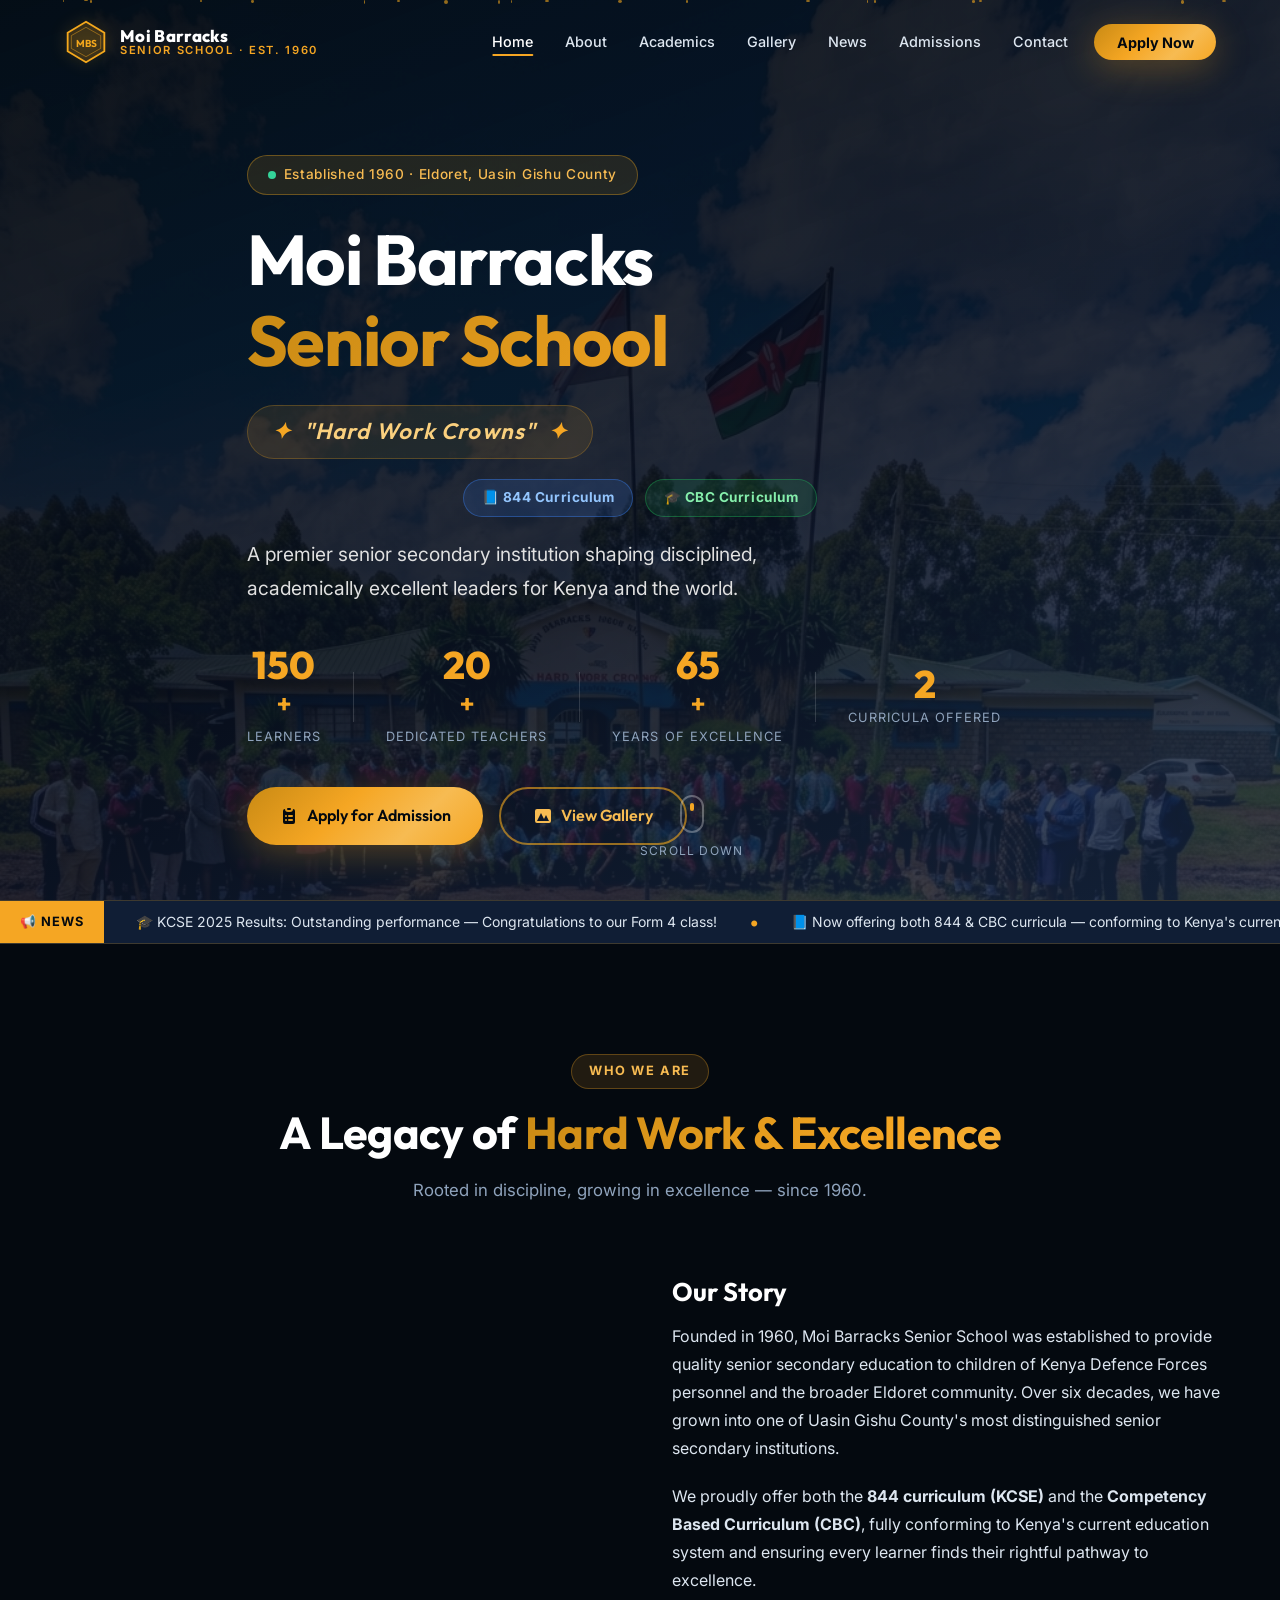
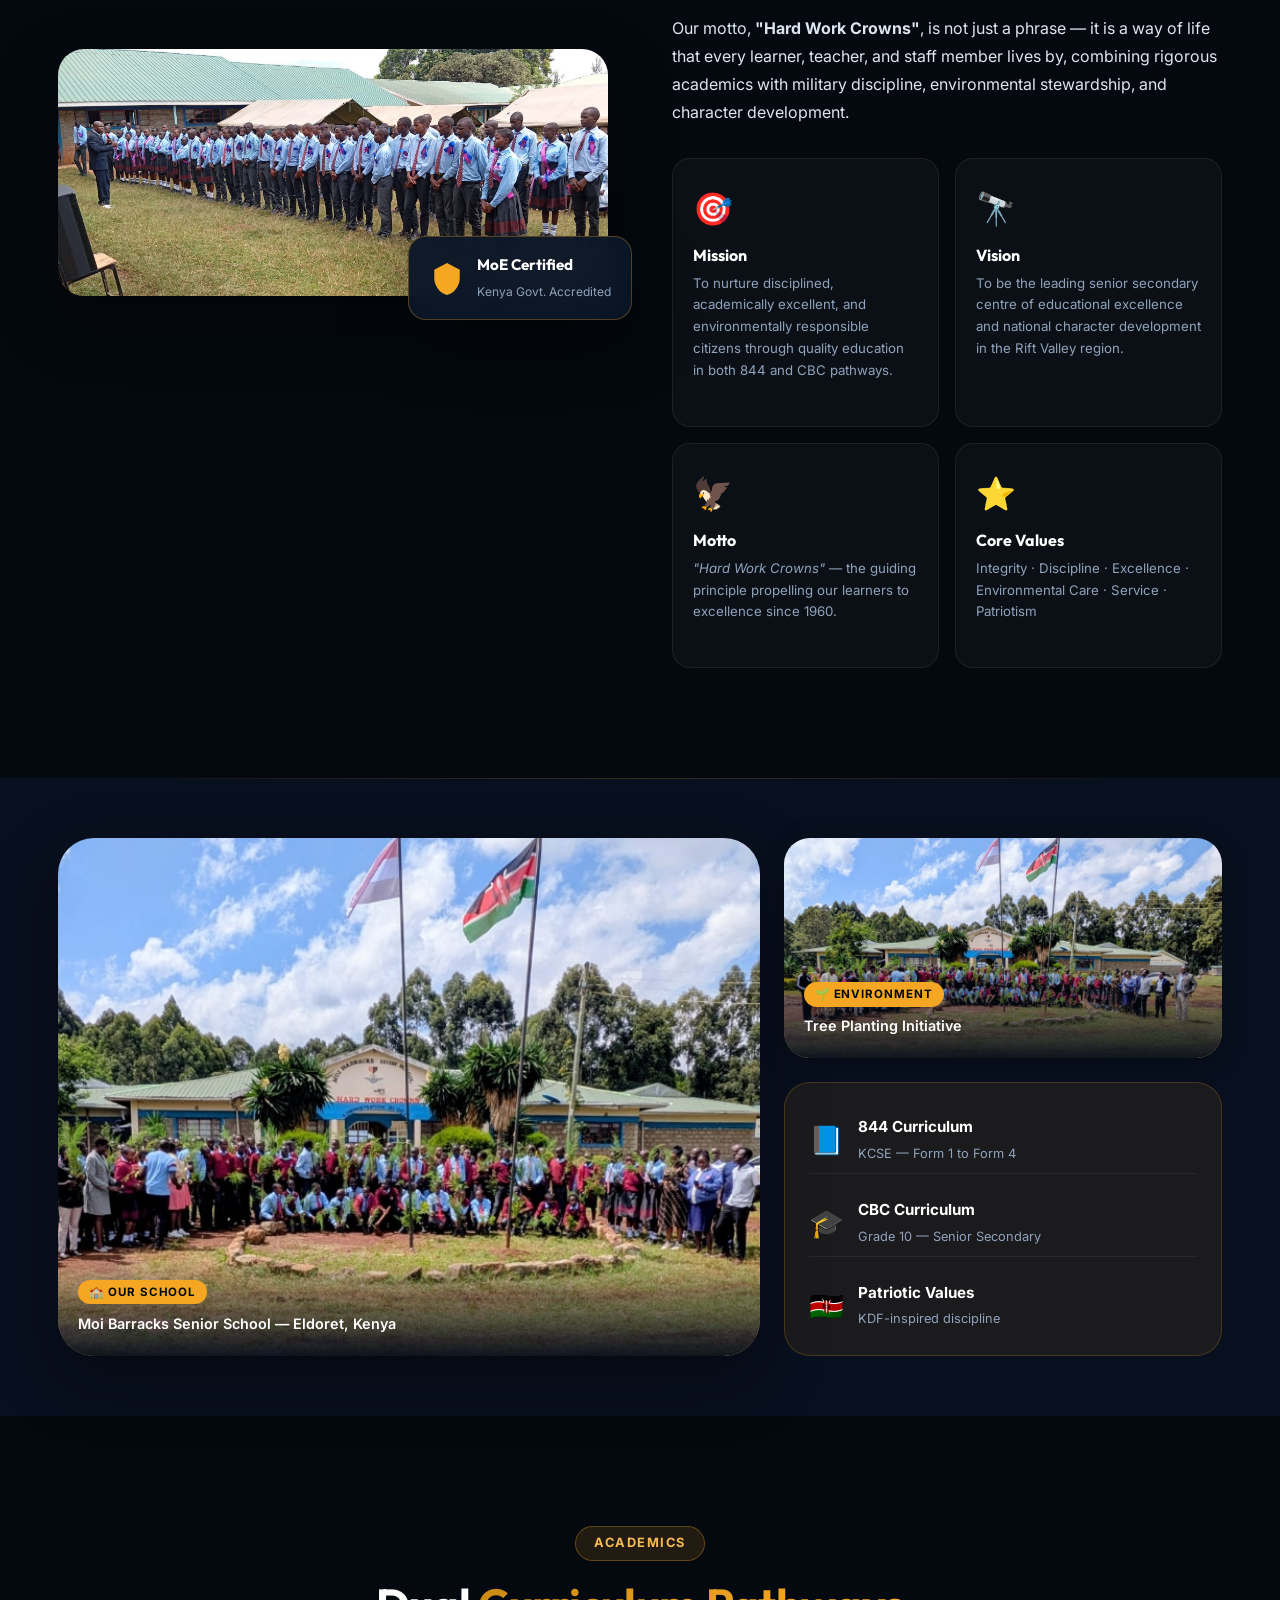
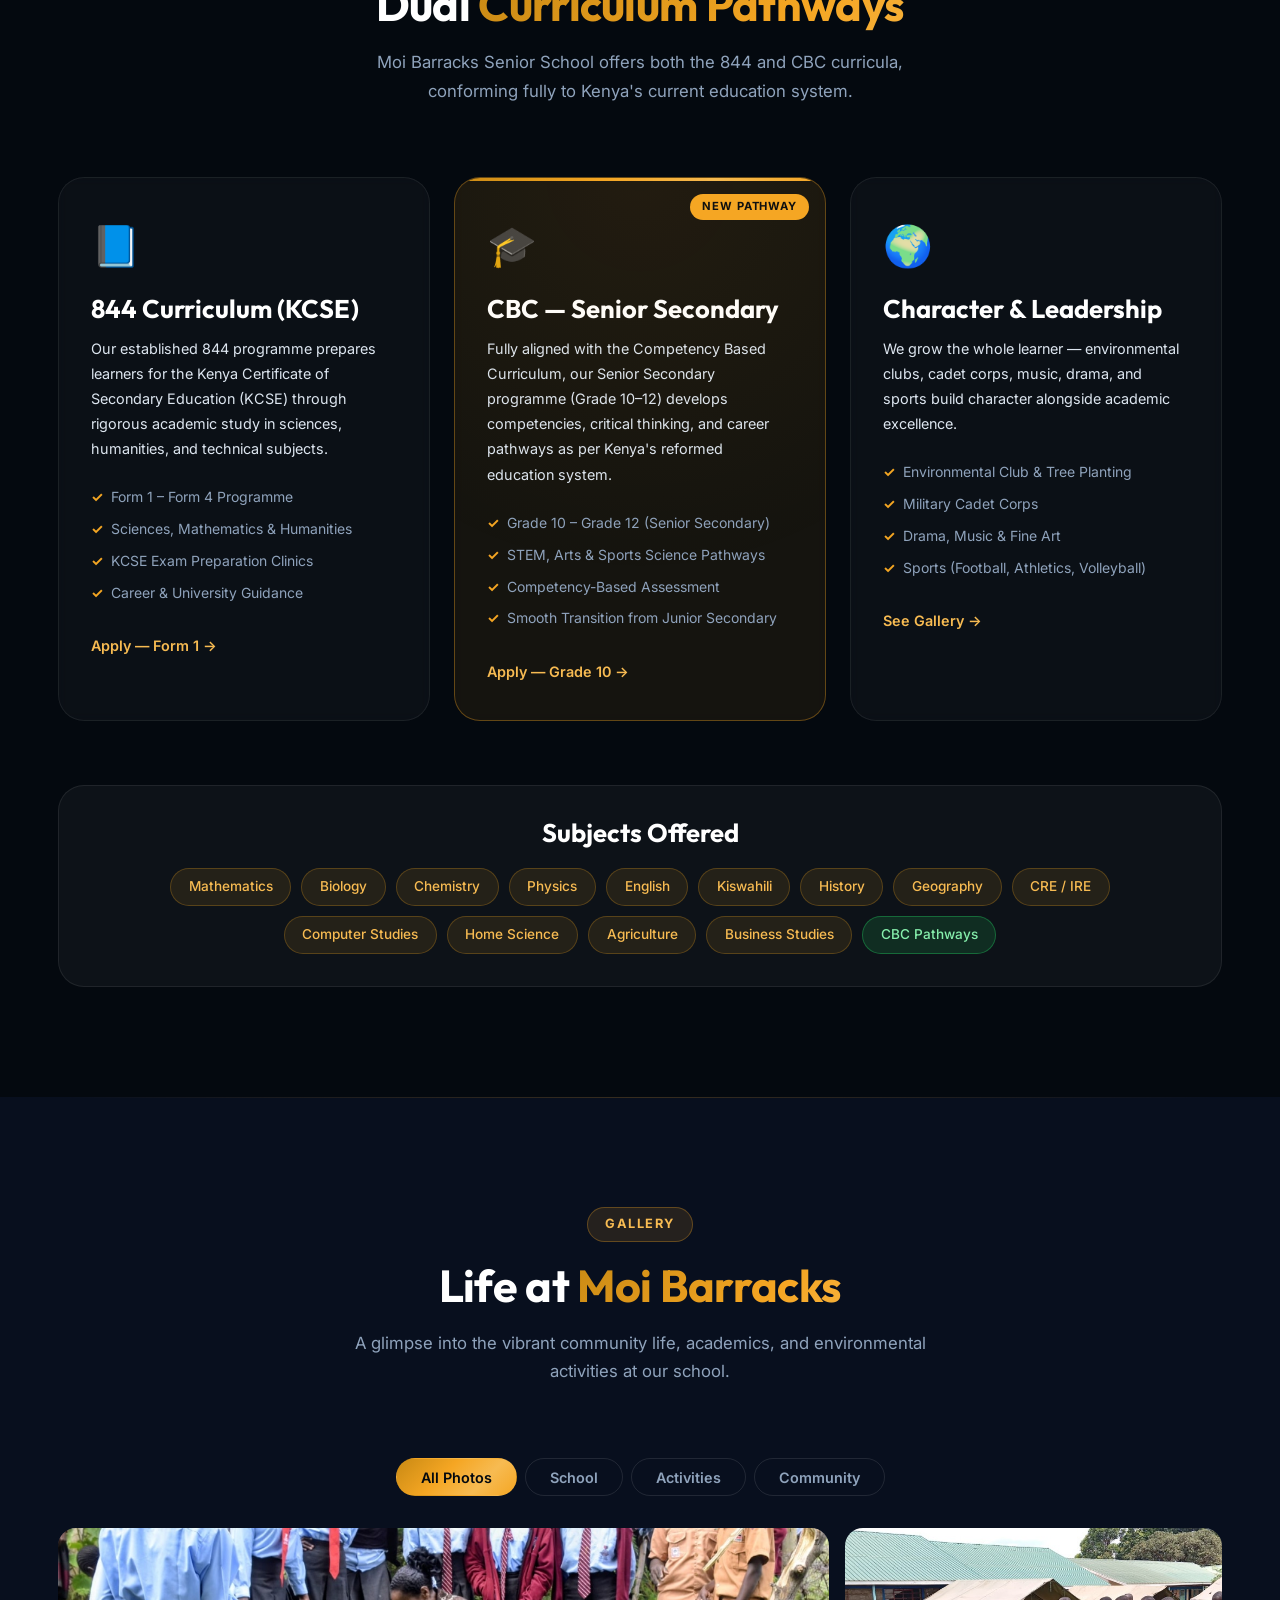
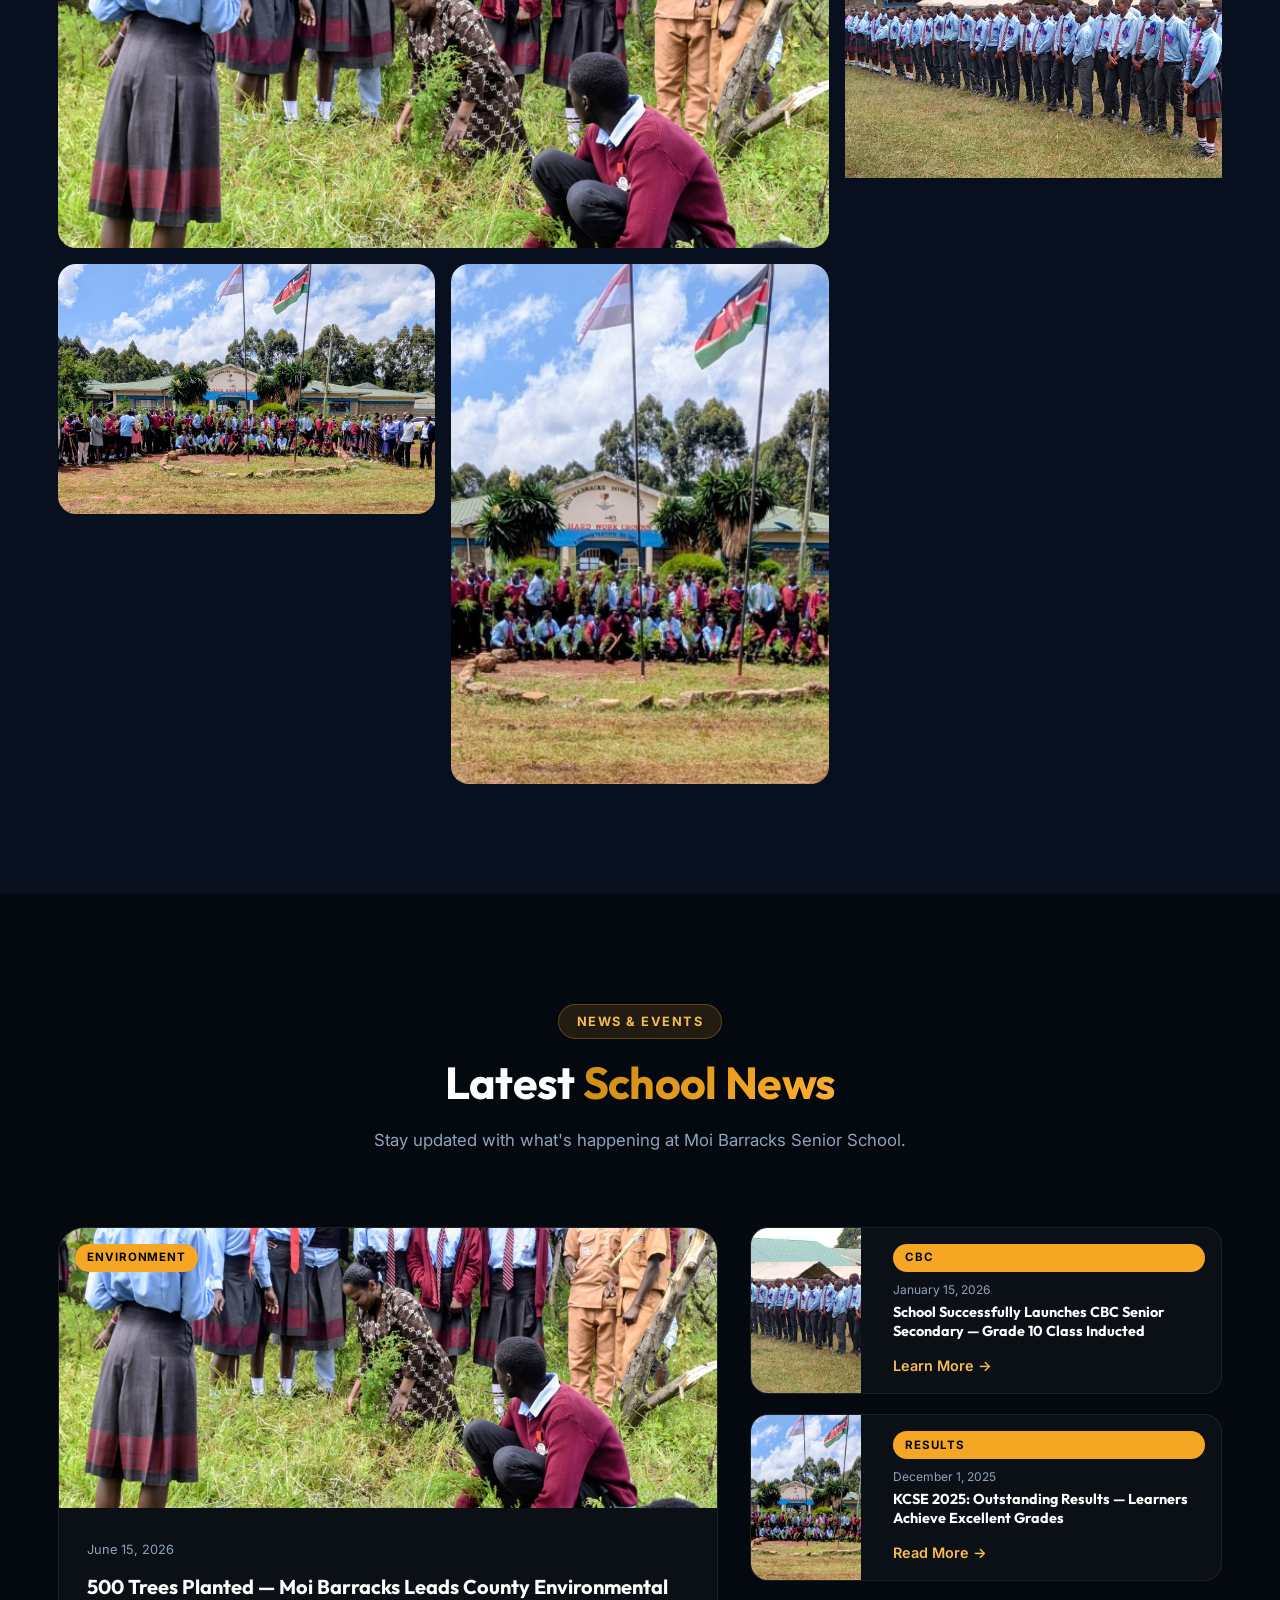
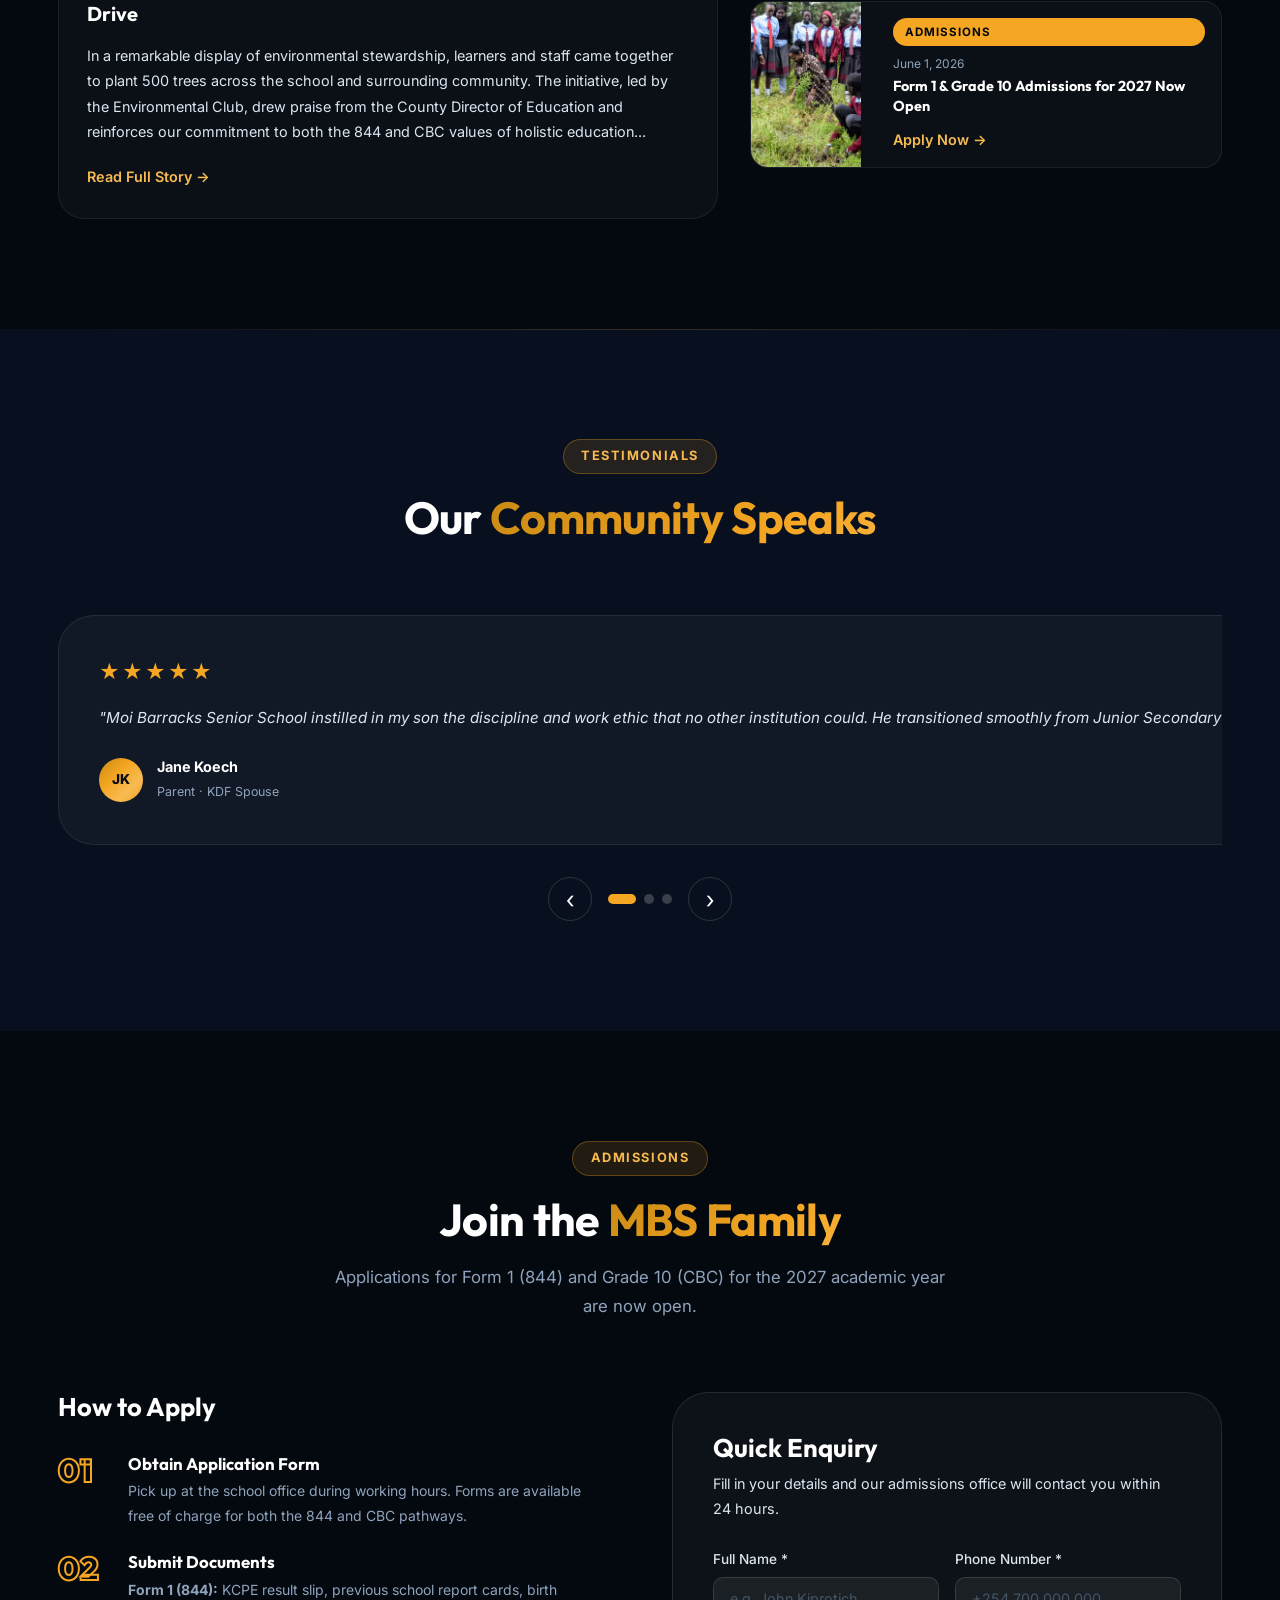
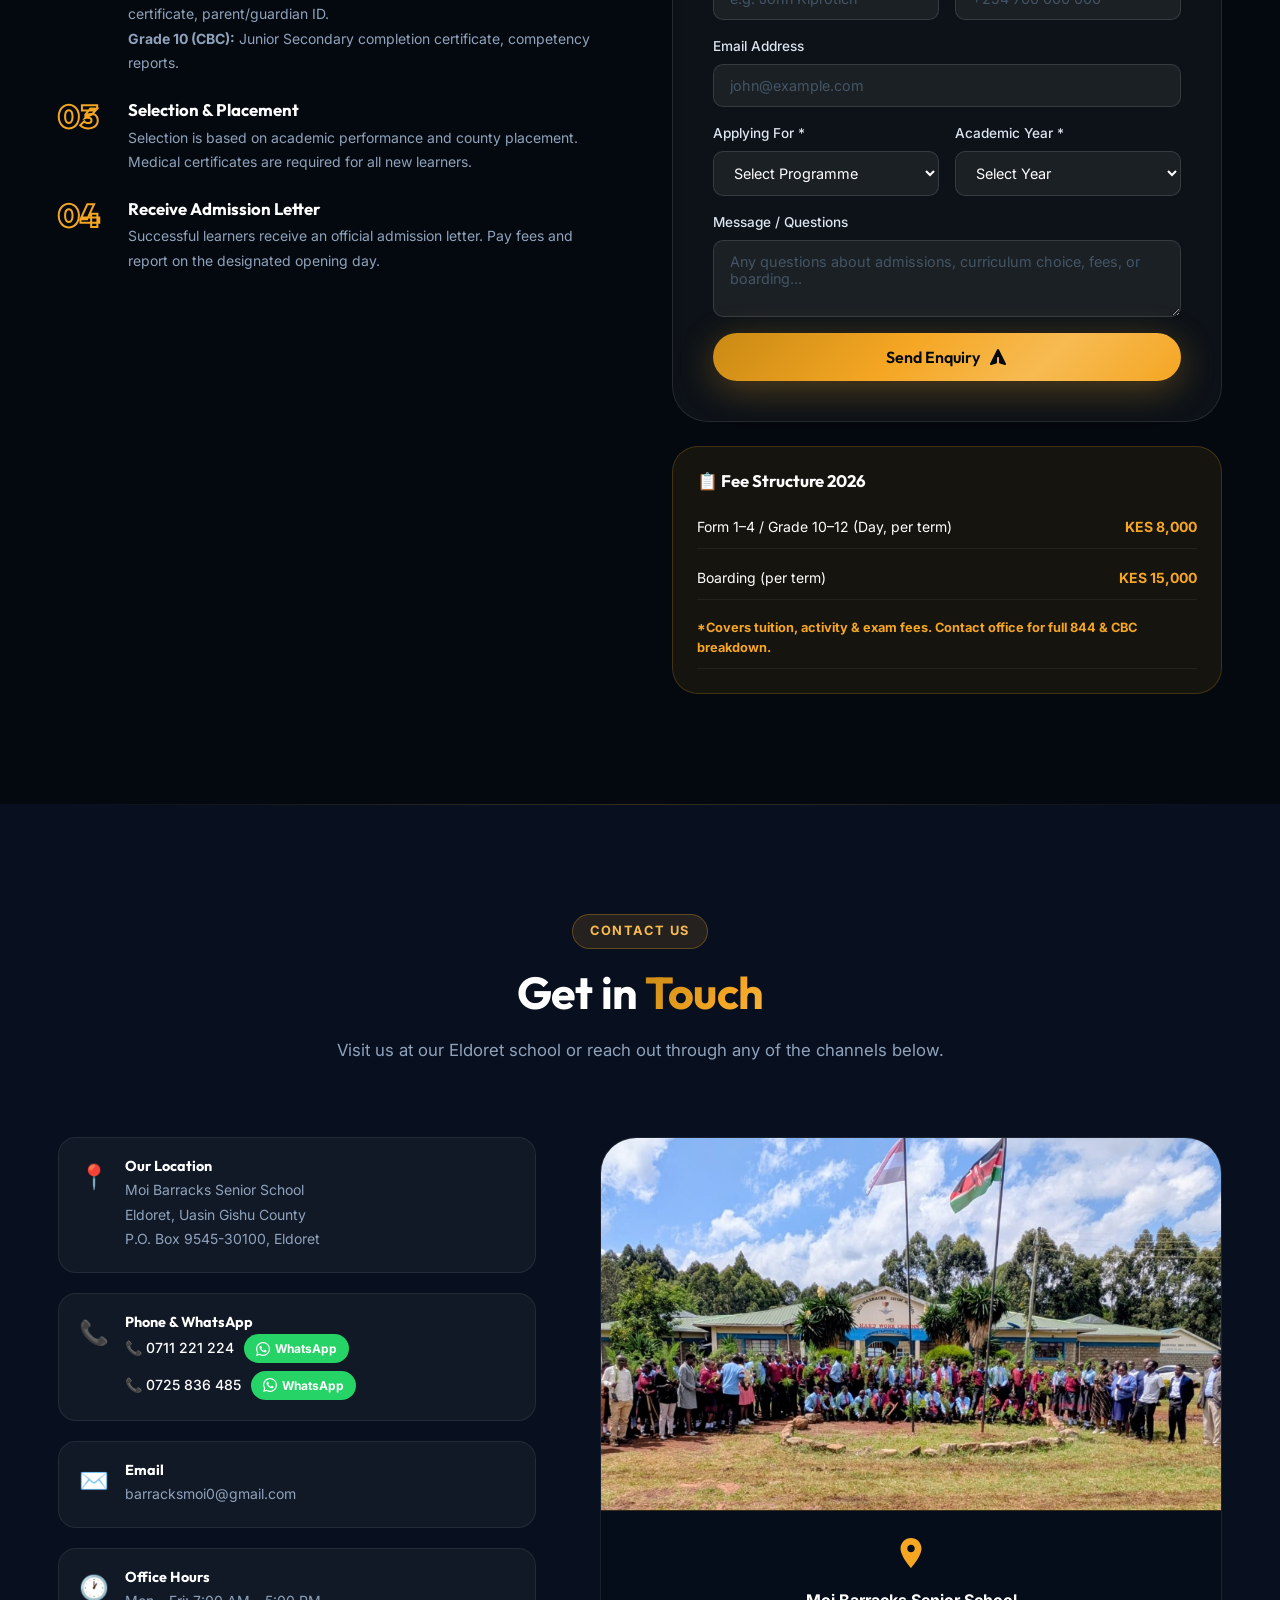
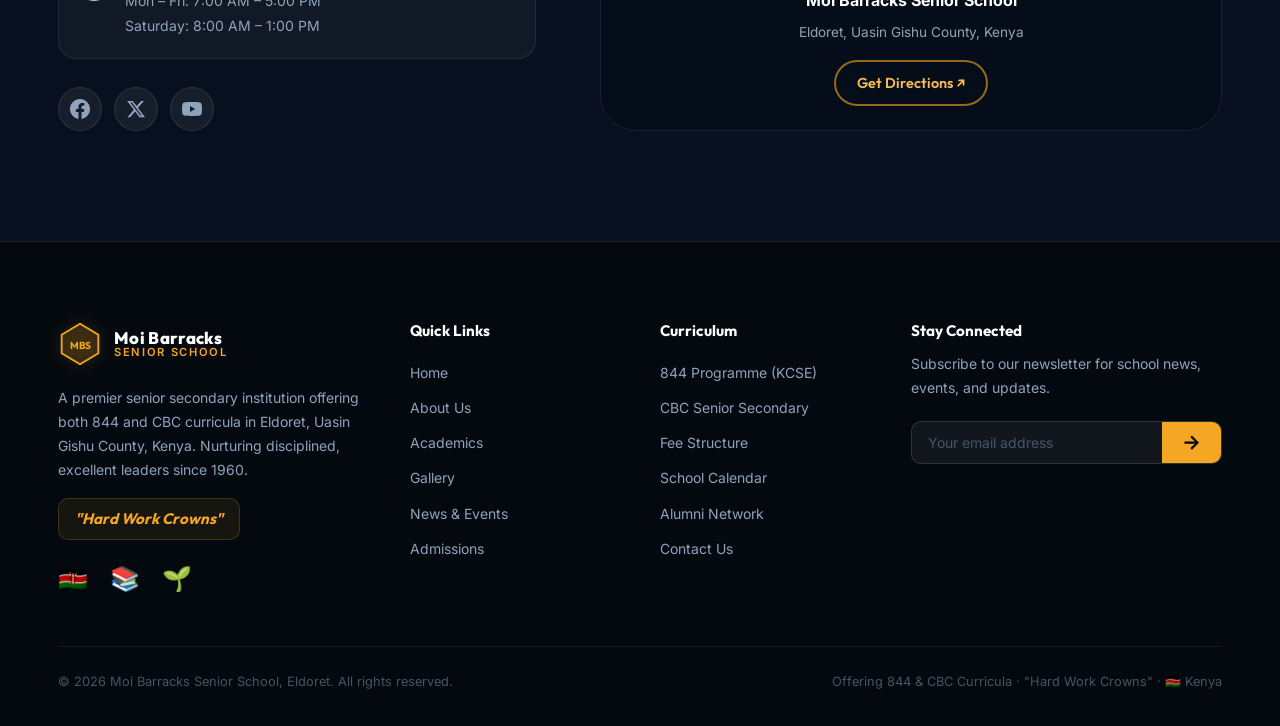
==== commit 8f1296c0: "fix: Update PO Box to 9545-30100 Eldoret" ====
--- a/index.html
+++ b/index.html
@@ -614,7 +614,7 @@
             <div class="contact-icon" aria-hidden="true">📍</div>
             <div>
               <h4>Our Location</h4>
-              <p>Moi Barracks Senior School<br>Eldoret, Uasin Gishu County<br>P.O. Box 12345-30100, Eldoret</p>
+              <p>Moi Barracks Senior School<br>Eldoret, Uasin Gishu County<br>P.O. Box 9545-30100, Eldoret</p>
             </div>
           </div>
           <div class="contact-card" id="contact-phone">
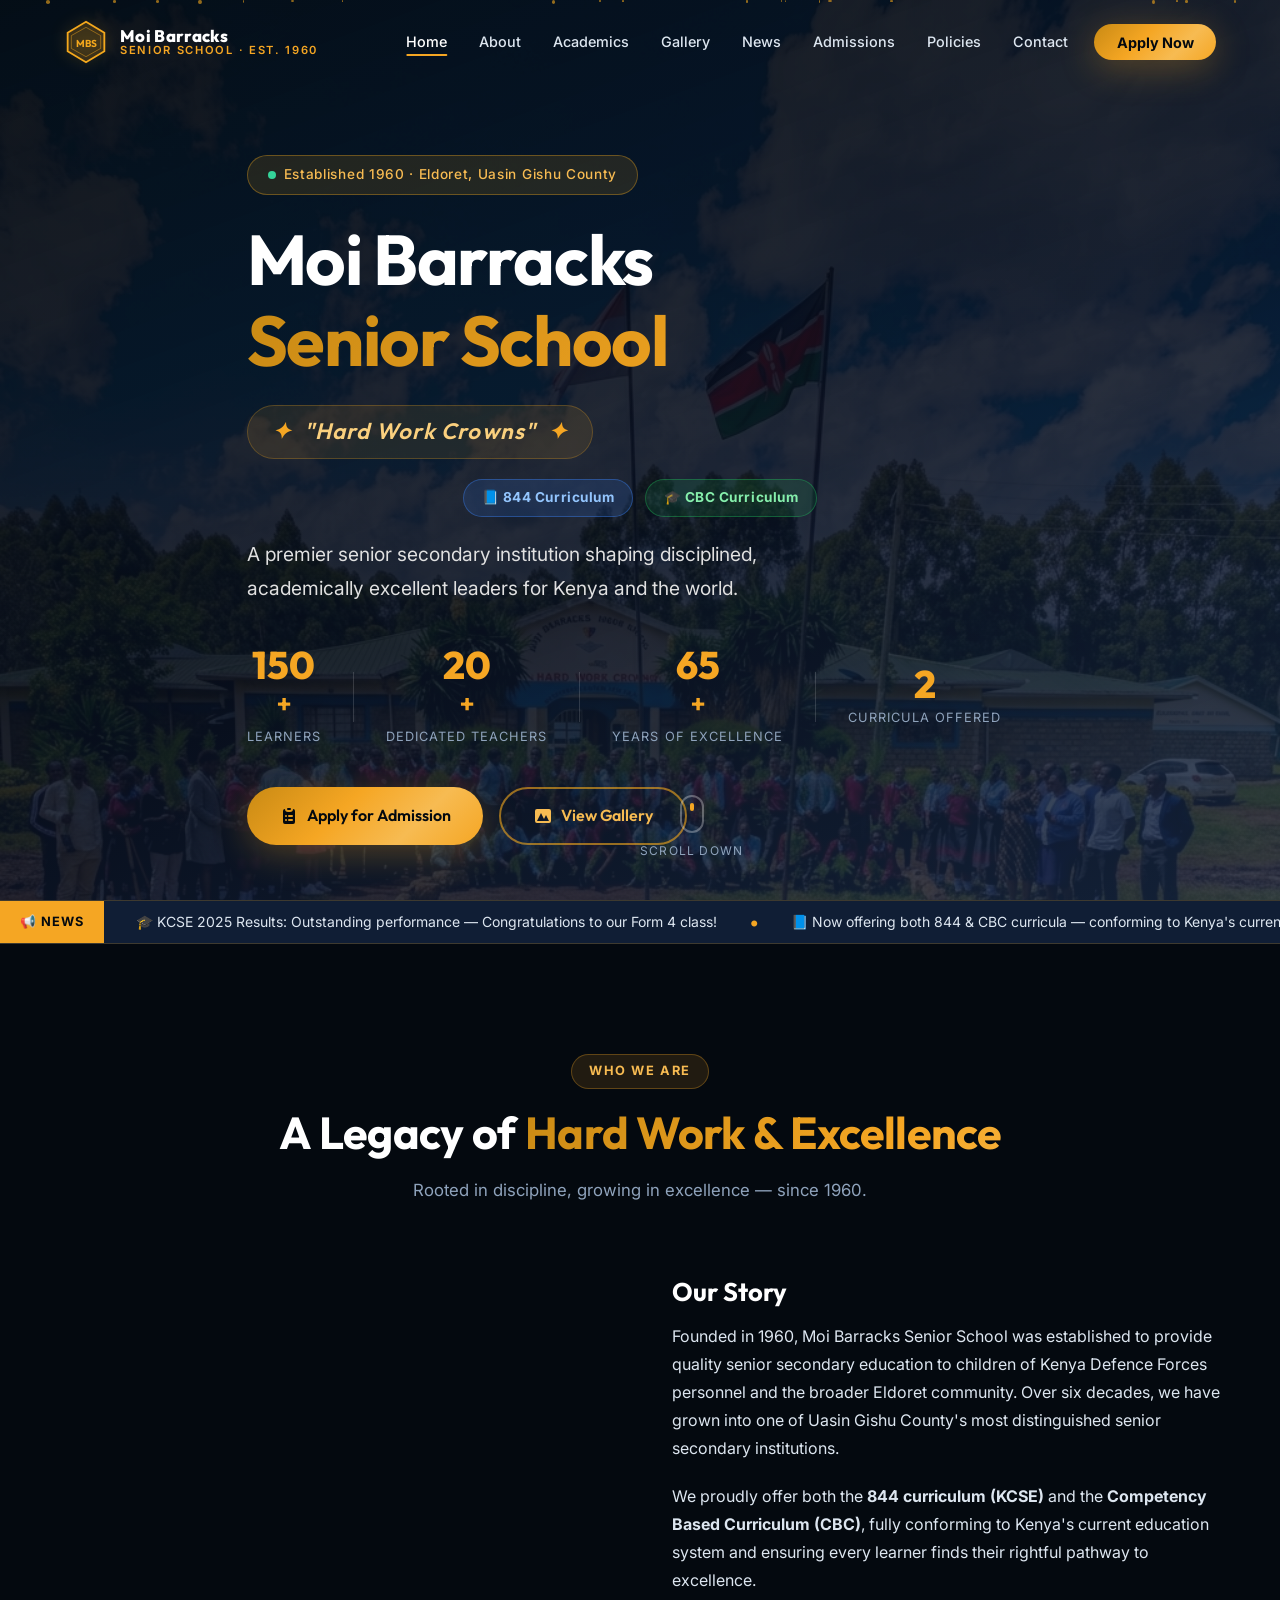
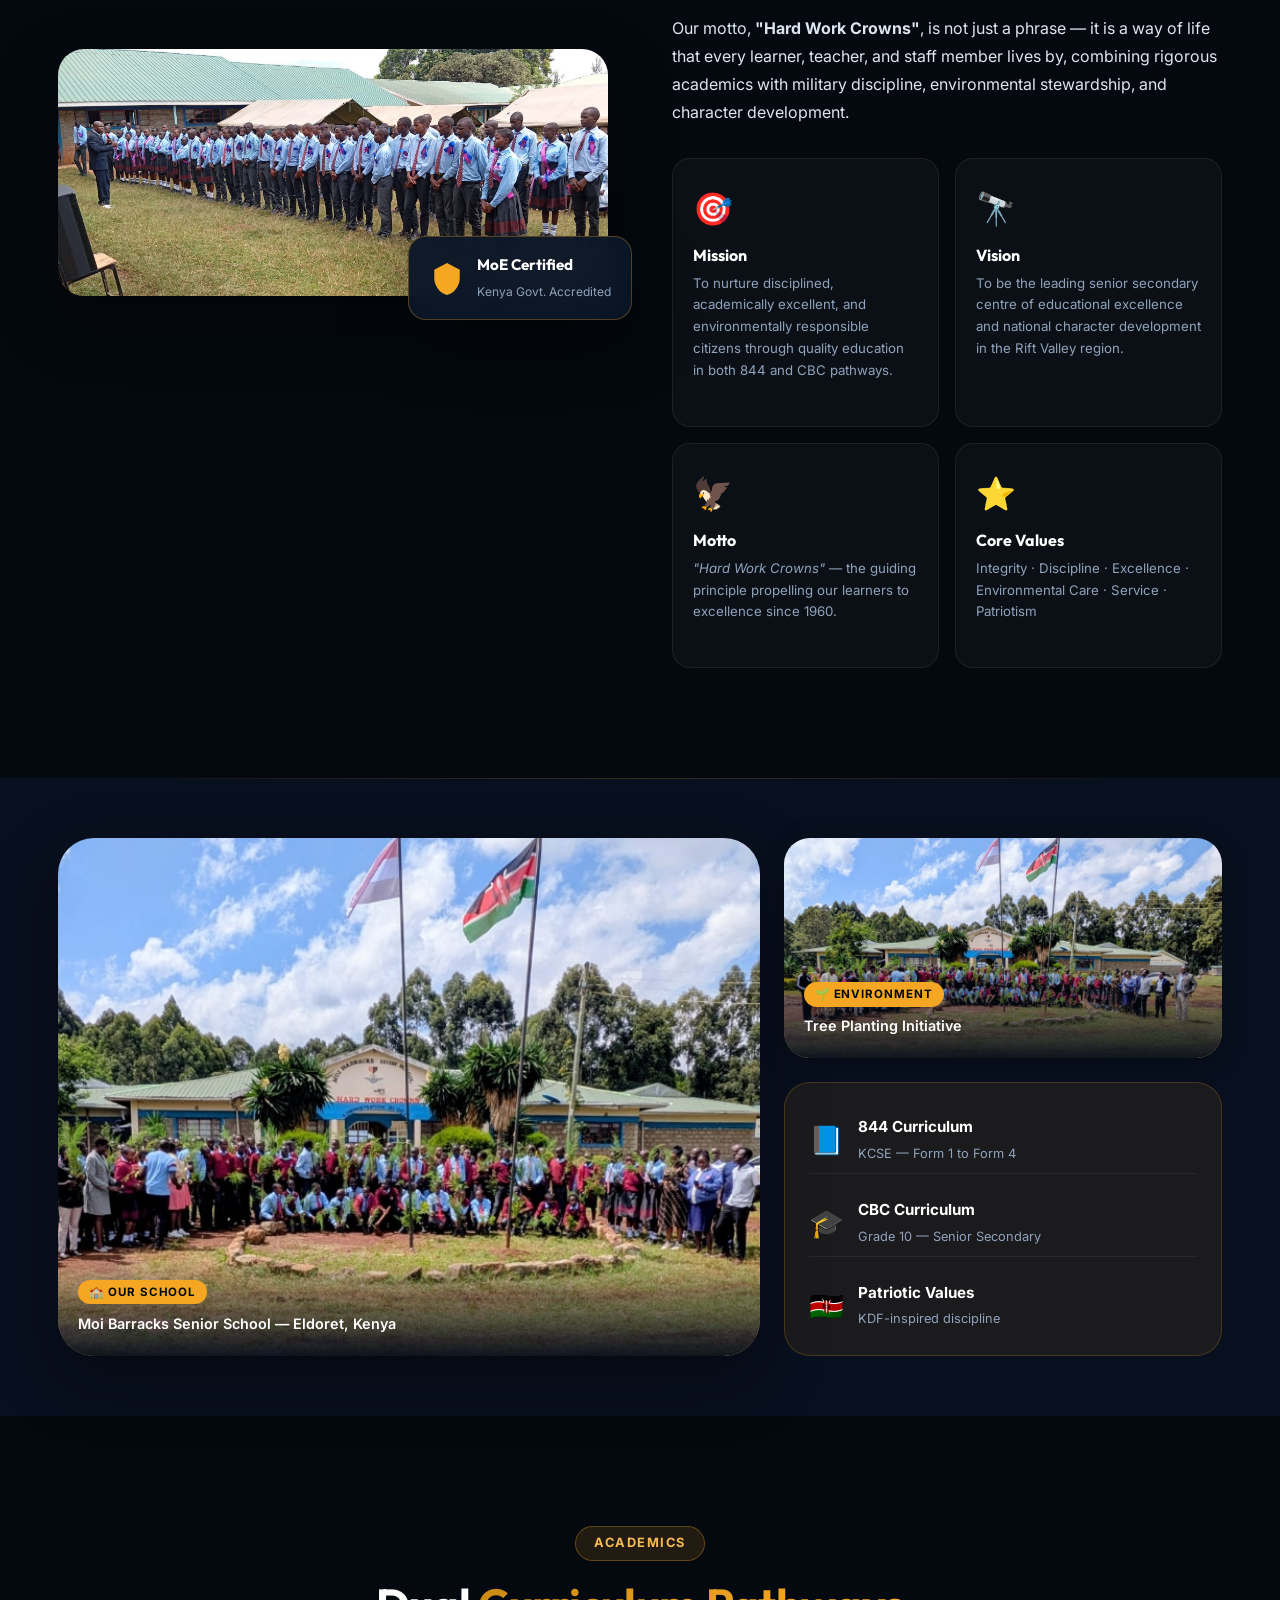
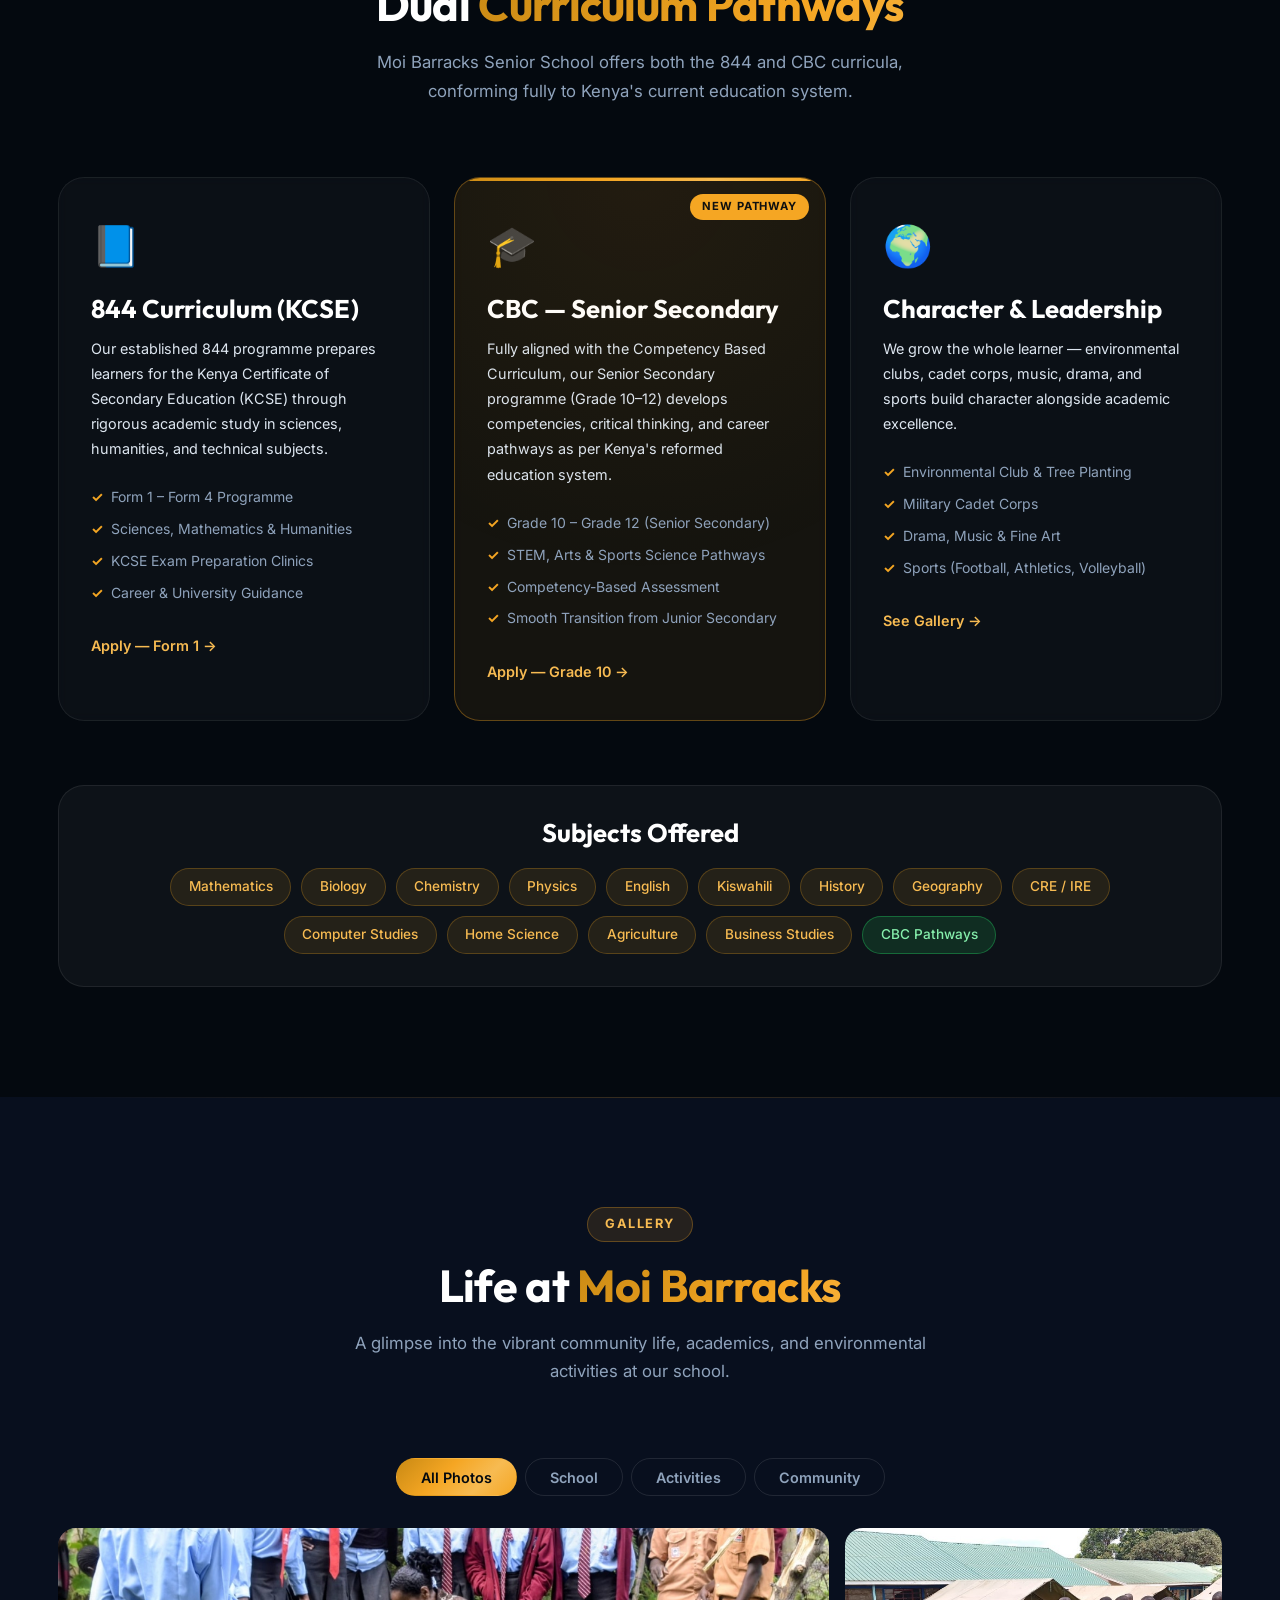
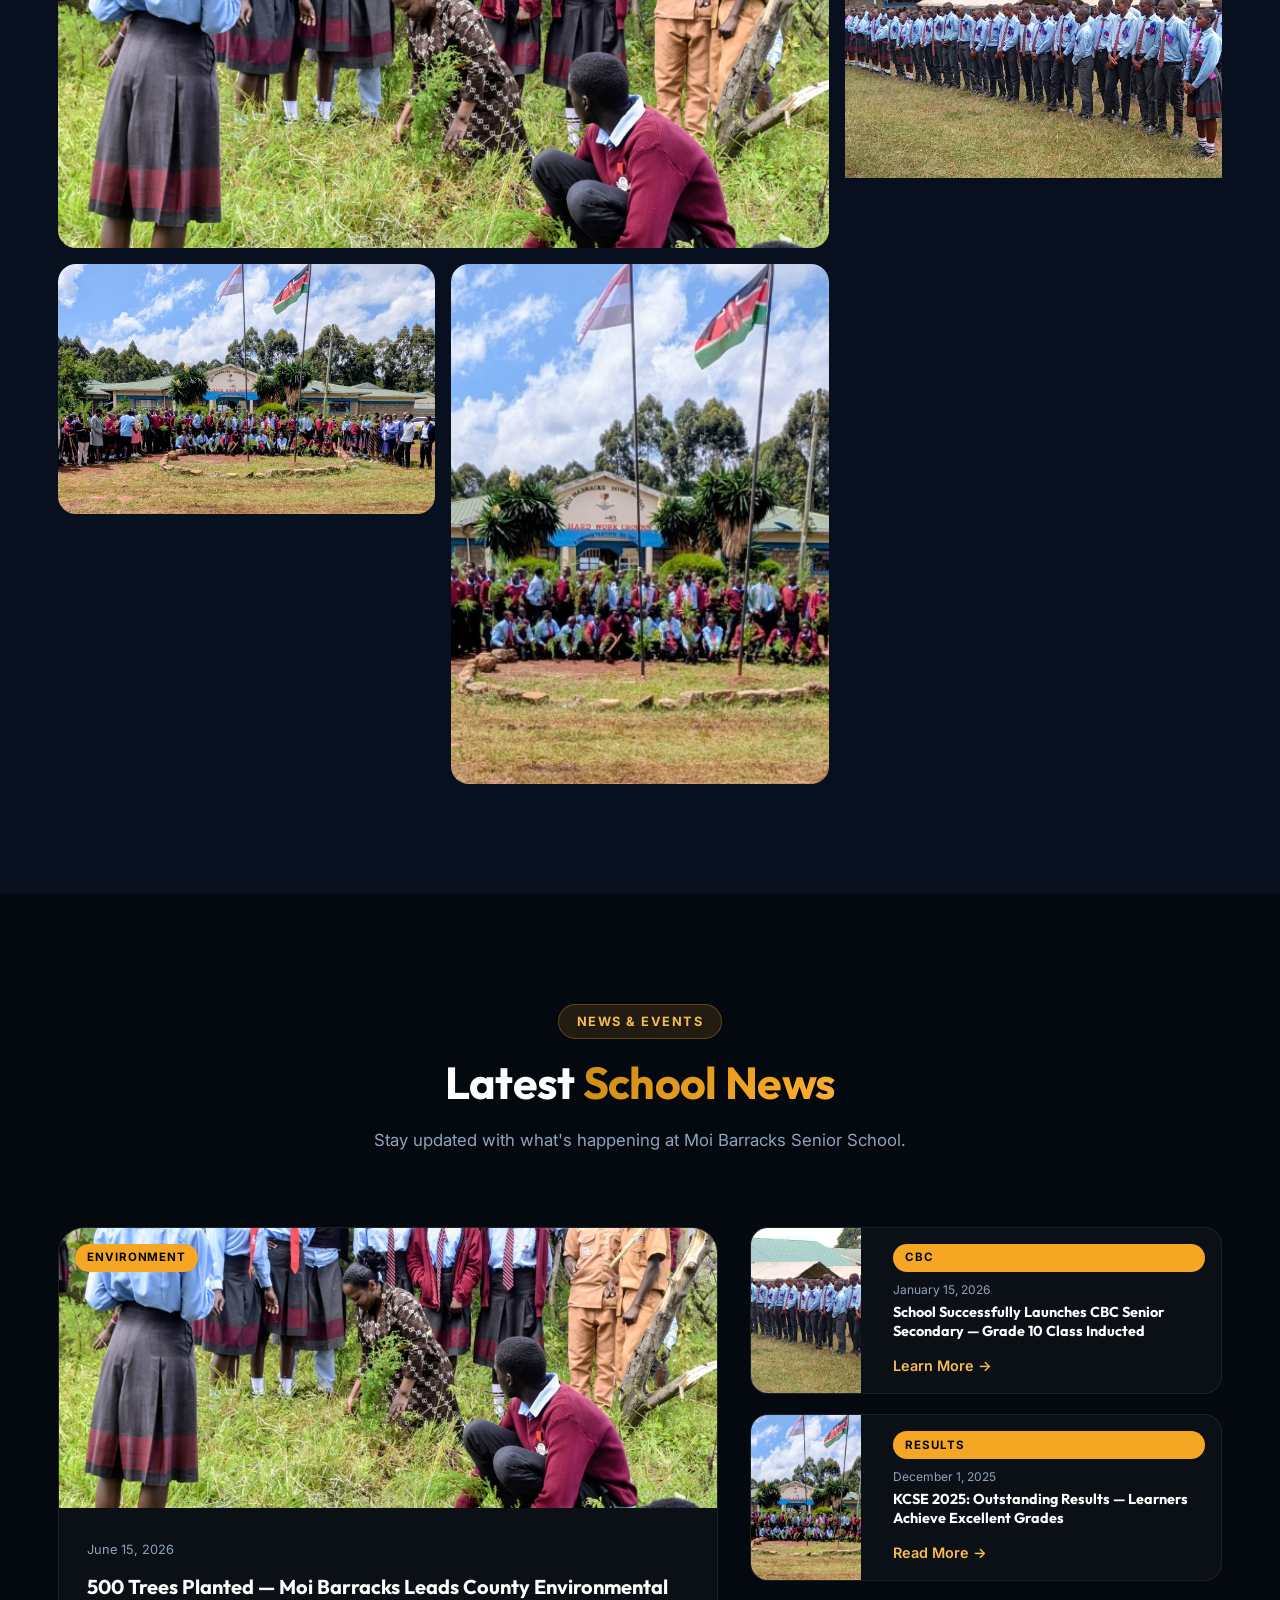
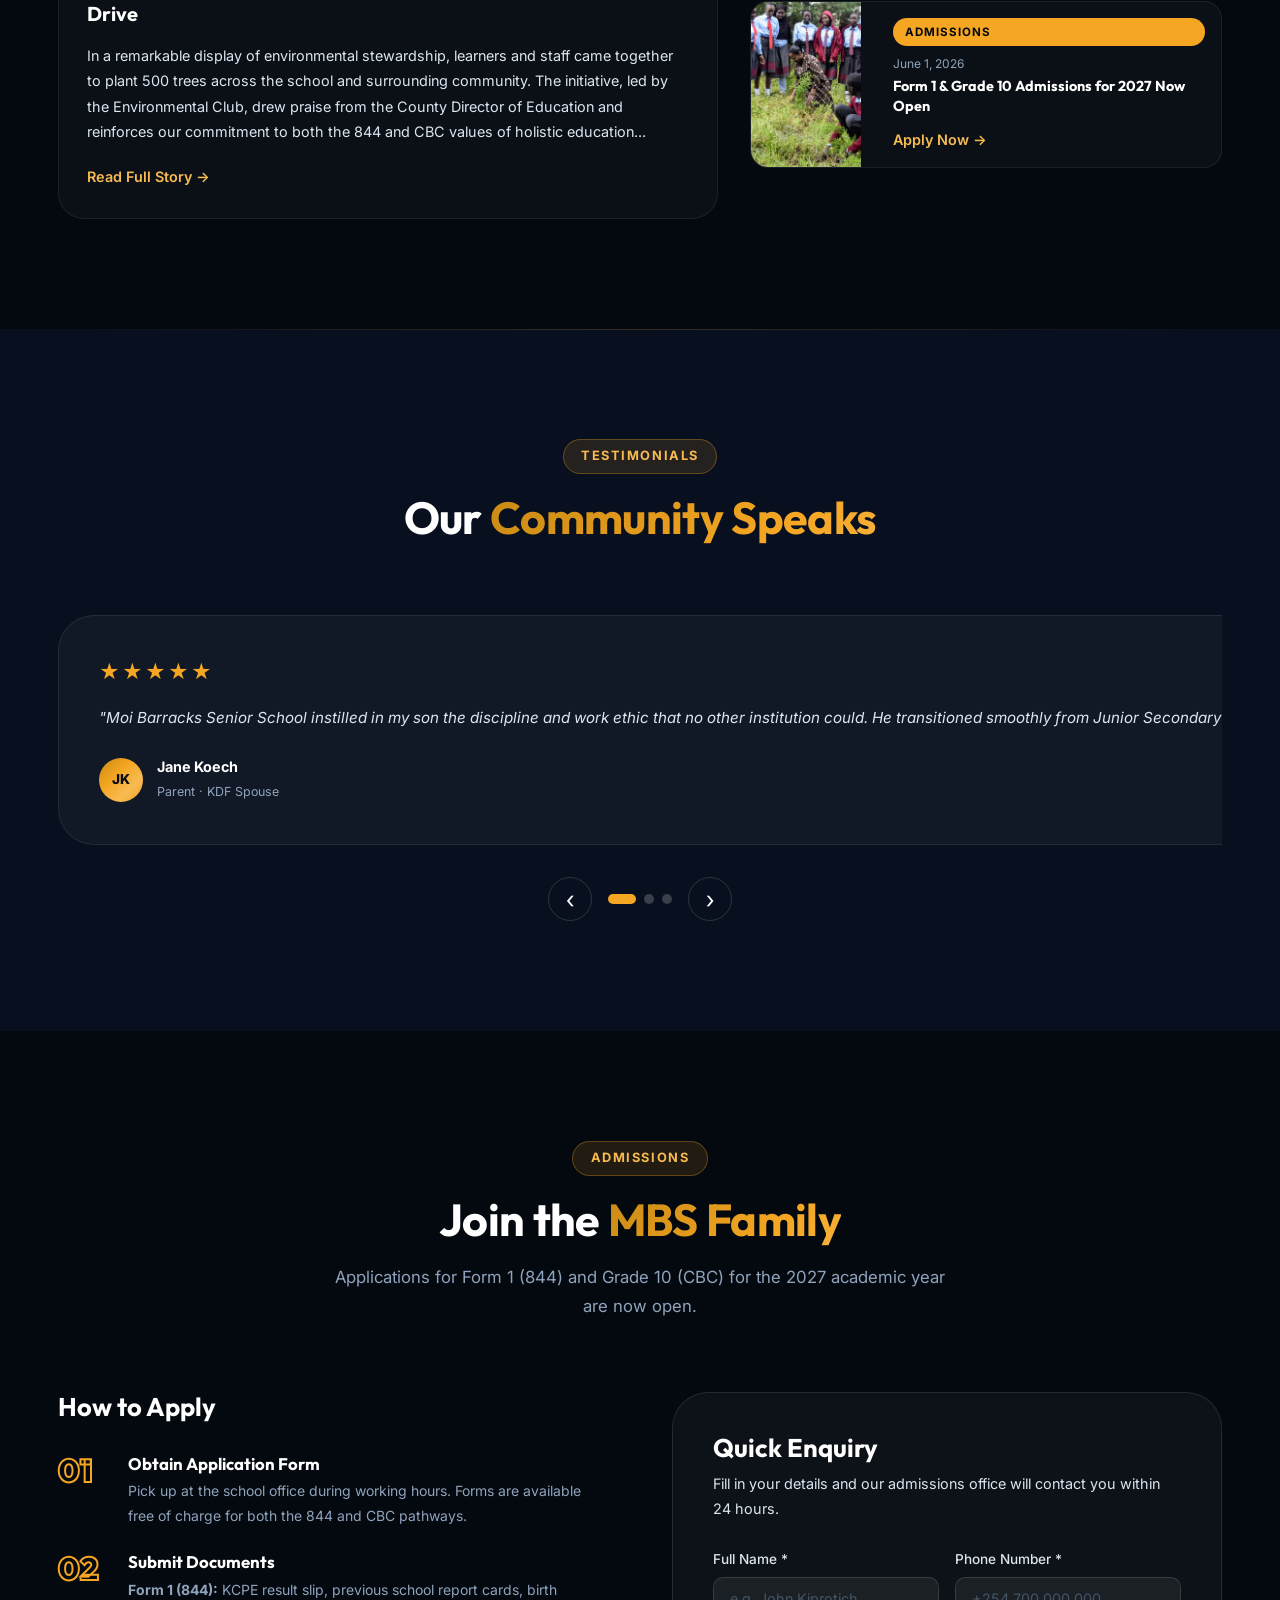
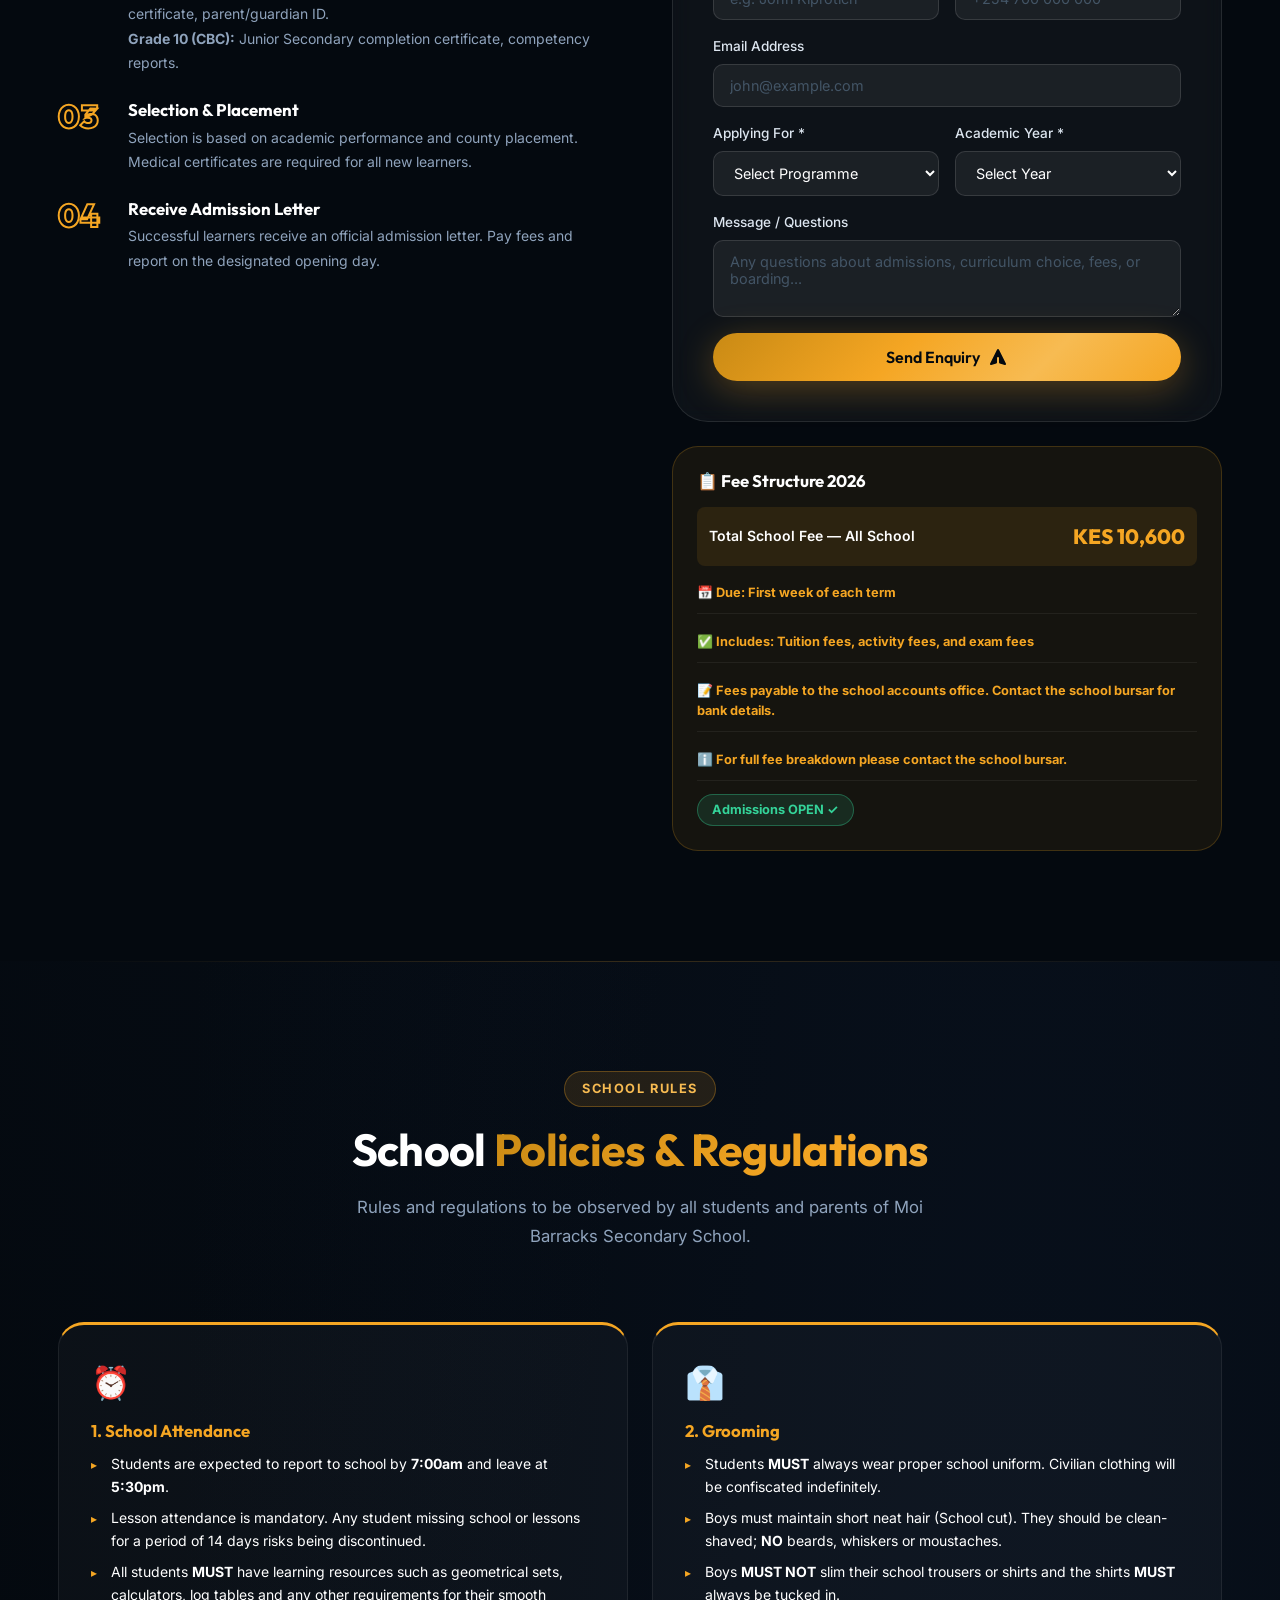
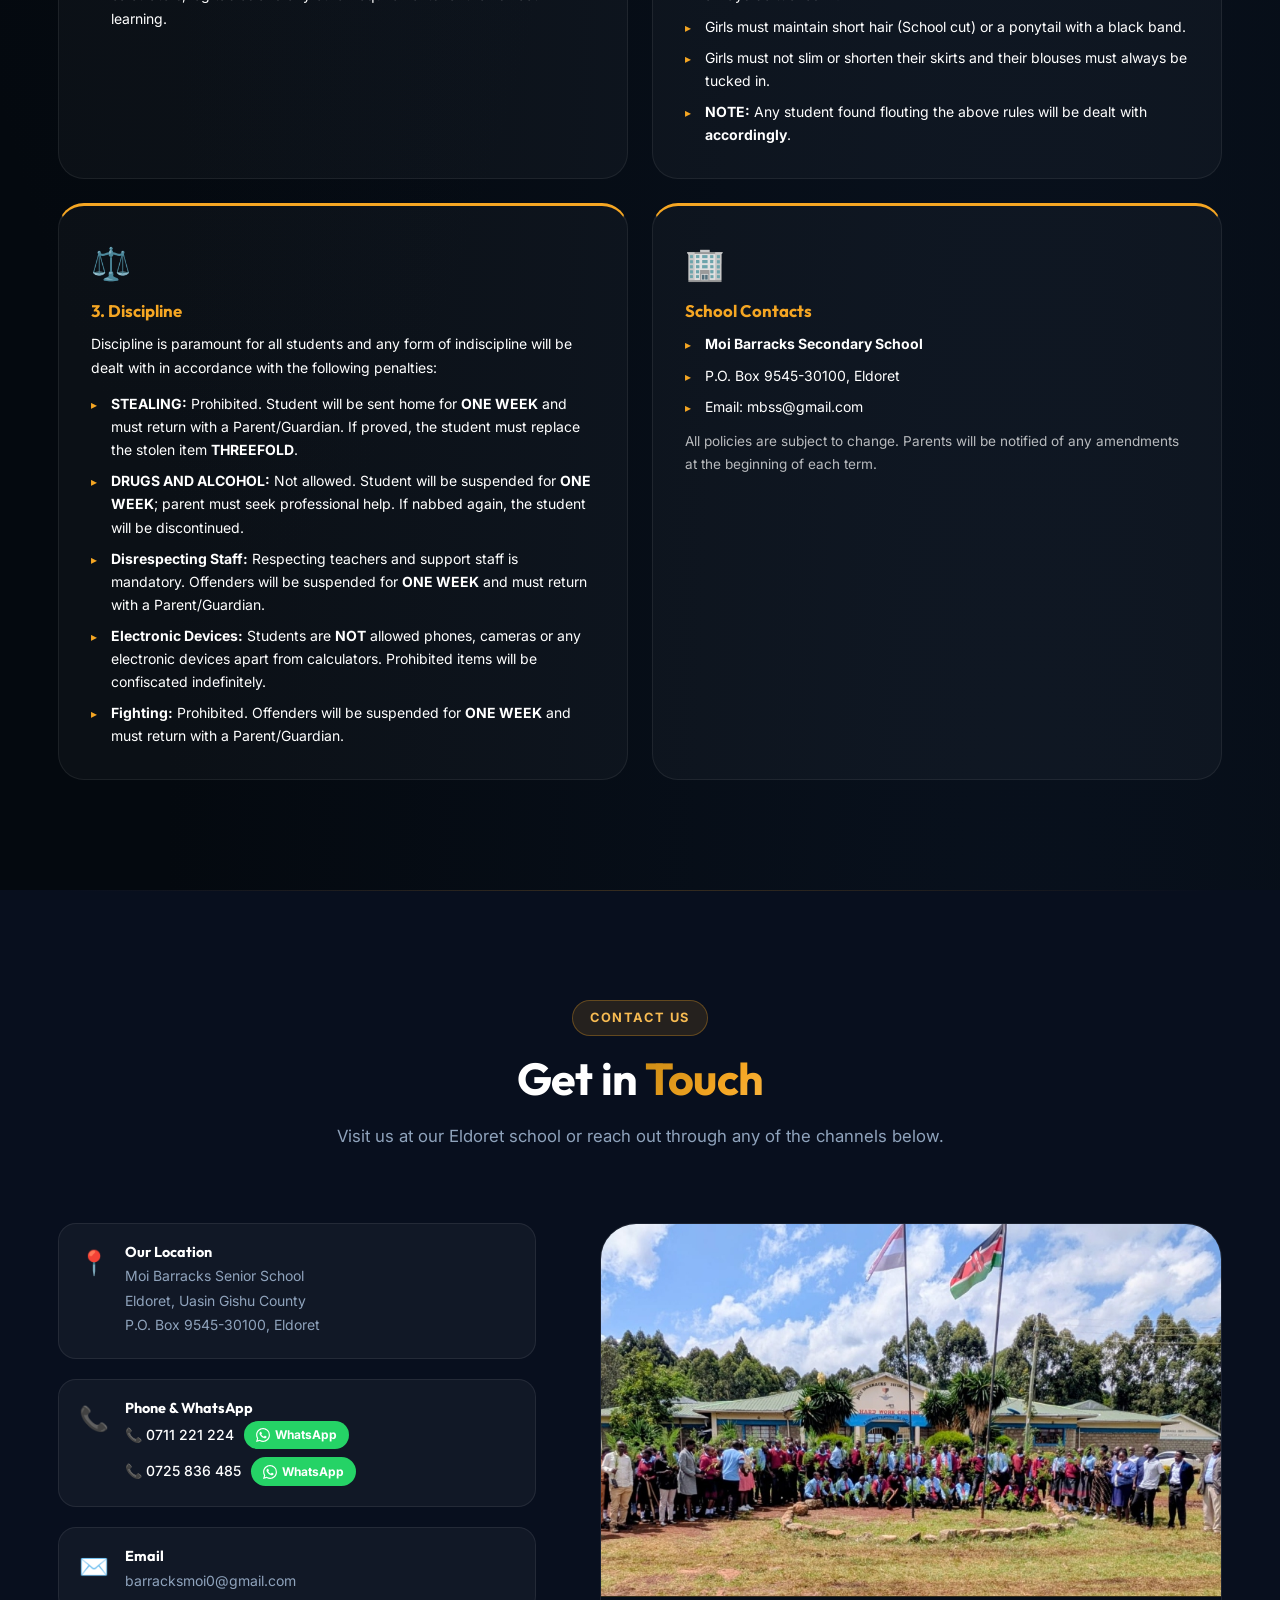
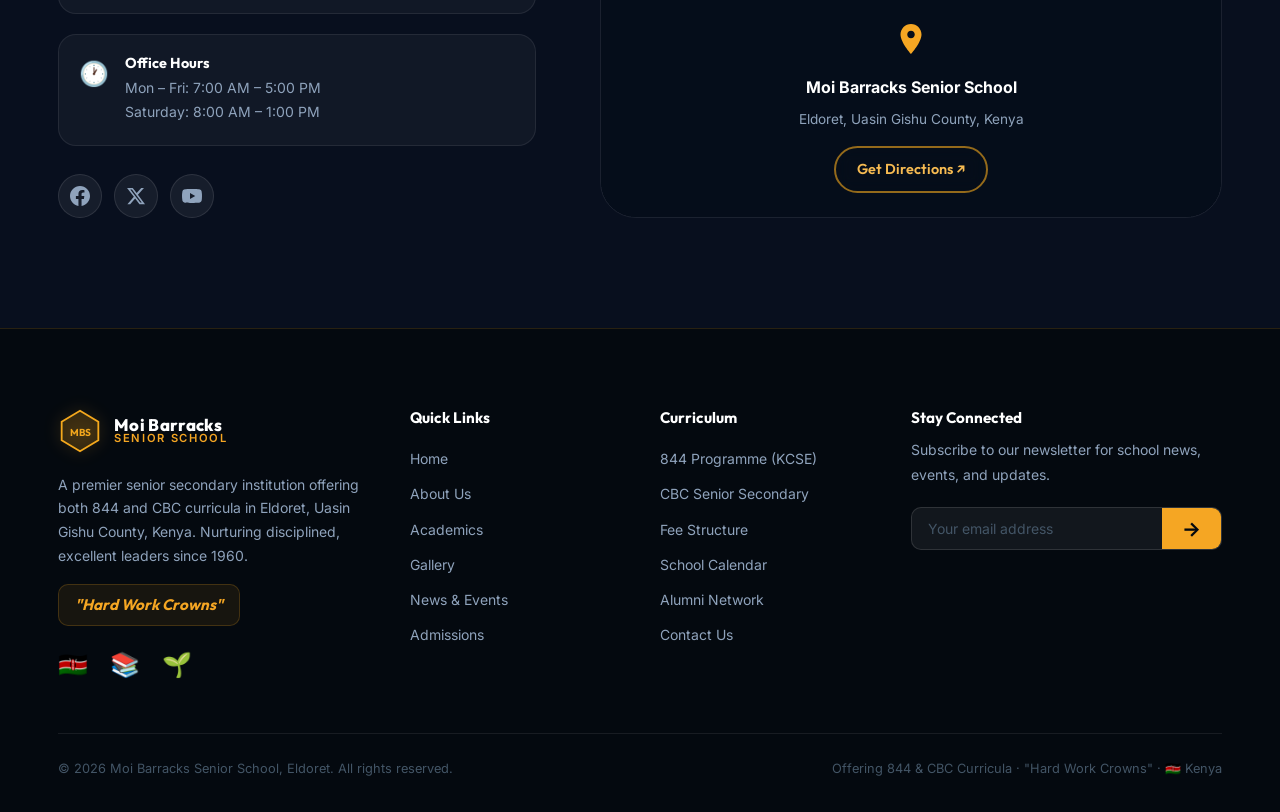
==== commit 88e0e6eb: "feat: Add Fees Management panel to CMS + School Policies section + KES 10,600 fee structure" ====
--- a/index.html
+++ b/index.html
@@ -97,6 +97,7 @@
         <li><a href="#gallery" class="nav-link" id="nav-gallery">Gallery</a></li>
         <li><a href="#news" class="nav-link" id="nav-news">News</a></li>
         <li><a href="#admissions" class="nav-link" id="nav-admissions">Admissions</a></li>
+        <li><a href="#policies" class="nav-link" id="nav-policies">Policies</a></li>
         <li><a href="#contact" class="nav-link" id="nav-contact">Contact</a></li>
         <li><a href="#admissions" class="nav-cta" id="nav-apply-btn">Apply Now</a></li>
       </ul>
@@ -590,17 +591,77 @@
           <div class="fee-summary reveal" id="fee-summary">
             <h4>📋 Fee Structure 2026</h4>
             <div class="fee-table">
-              <div class="fee-row"><span>Form 1–4 / Grade 10–12 (Day, per term)</span><span>KES 8,000</span></div>
-              <div class="fee-row"><span>Boarding (per term)</span><span>KES 15,000</span></div>
-              <div class="fee-row fee-note"><span>*Covers tuition, activity &amp; exam fees. Contact office for full 844 &amp; CBC breakdown.</span></div>
-            </div>
-          </div>
-        </div>
-      </div>
-    </div>
-  </section>
-
-  <!-- ===== CONTACT ===== -->
+              <div class="fee-row fee-total-row"><span>Total School Fee — All School</span><span id="fee-display-total">KES 10,600</span></div>
+              <div class="fee-row" id="fee-display-term-row" style="display:none;"><span id="fee-display-term-label">Per Term</span><span id="fee-display-term-val"></span></div>
+              <div class="fee-row fee-note" id="fee-display-due" style="display:none;"><span id="fee-display-due-text"></span></div>
+              <div class="fee-row fee-note" id="fee-display-includes-row" style="display:none;"><span id="fee-display-includes-text"></span></div>
+              <div class="fee-row fee-note" id="fee-display-notes-row" style="display:none;"><span id="fee-display-notes-text"></span></div>
+              <div class="fee-row fee-note"><span>ℹ️ For full fee breakdown please contact the school bursar.</span></div>
+            </div>
+            <div id="fee-admissions-badge" style="margin-top:0.85rem;"></div>
+          </div>
+        </div>
+      </div>
+    </div>
+  </section>
+
+  <!-- ===== SCHOOL POLICIES ===== -->
+  <section class="policies section section-dark" id="policies" aria-labelledby="policies-heading">
+    <div class="container">
+      <div class="section-header reveal">
+        <span class="section-tag">School Rules</span>
+        <h2 class="section-title" id="policies-heading">School <span class="gradient-text">Policies &amp; Regulations</span></h2>
+        <p class="section-subtitle">Rules and regulations to be observed by all students and parents of Moi Barracks Secondary School.</p>
+      </div>
+      <div class="policies-grid">
+        <div class="policy-card reveal" id="policy-attendance">
+          <div class="policy-icon">⏰</div>
+          <h3>1. School Attendance</h3>
+          <ul>
+            <li>Students are expected to report to school by <strong>7:00am</strong> and leave at <strong>5:30pm</strong>.</li>
+            <li>Lesson attendance is mandatory. Any student missing school or lessons for a period of 14 days risks being discontinued.</li>
+            <li>All students <strong>MUST</strong> have learning resources such as geometrical sets, calculators, log tables and any other requirements for their smooth learning.</li>
+          </ul>
+        </div>
+        <div class="policy-card reveal" id="policy-grooming">
+          <div class="policy-icon">👔</div>
+          <h3>2. Grooming</h3>
+          <ul>
+            <li>Students <strong>MUST</strong> always wear proper school uniform. Civilian clothing will be confiscated indefinitely.</li>
+            <li>Boys must maintain short neat hair (School cut). They should be clean-shaved; <strong>NO</strong> beards, whiskers or moustaches.</li>
+            <li>Boys <strong>MUST NOT</strong> slim their school trousers or shirts and the shirts <strong>MUST</strong> always be tucked in.</li>
+            <li>Girls must maintain short hair (School cut) or a ponytail with a black band.</li>
+            <li>Girls must not slim or shorten their skirts and their blouses must always be tucked in.</li>
+            <li><strong>NOTE:</strong> Any student found flouting the above rules will be dealt with <strong>accordingly</strong>.</li>
+          </ul>
+        </div>
+        <div class="policy-card reveal" id="policy-discipline">
+          <div class="policy-icon">⚖️</div>
+          <h3>3. Discipline</h3>
+          <p>Discipline is paramount for all students and any form of indiscipline will be dealt with in accordance with the following penalties:</p>
+          <ul>
+            <li><strong>STEALING:</strong> Prohibited. Student will be sent home for <strong>ONE WEEK</strong> and must return with a Parent/Guardian. If proved, the student must replace the stolen item <strong>THREEFOLD</strong>.</li>
+            <li><strong>DRUGS AND ALCOHOL:</strong> Not allowed. Student will be suspended for <strong>ONE WEEK</strong>; parent must seek professional help. If nabbed again, the student will be discontinued.</li>
+            <li><strong>Disrespecting Staff:</strong> Respecting teachers and support staff is mandatory. Offenders will be suspended for <strong>ONE WEEK</strong> and must return with a Parent/Guardian.</li>
+            <li><strong>Electronic Devices:</strong> Students are <strong>NOT</strong> allowed phones, cameras or any electronic devices apart from calculators. Prohibited items will be confiscated indefinitely.</li>
+            <li><strong>Fighting:</strong> Prohibited. Offenders will be suspended for <strong>ONE WEEK</strong> and must return with a Parent/Guardian.</li>
+          </ul>
+        </div>
+        <div class="policy-card reveal" id="policy-contact">
+          <div class="policy-icon">🏢</div>
+          <h3>School Contacts</h3>
+          <ul>
+            <li><strong>Moi Barracks Secondary School</strong></li>
+            <li>P.O. Box 9545-30100, Eldoret</li>
+            <li>Email: <a href="mailto:mbss@gmail.com" style="color:var(--gold);">mbss@gmail.com</a></li>
+          </ul>
+          <p style="margin-top:0.75rem;font-size:0.85rem;opacity:0.7;">All policies are subject to change. Parents will be notified of any amendments at the beginning of each term.</p>
+        </div>
+      </div>
+    </div>
+  </section>
+
+
   <section class="contact section section-dark" id="contact" aria-labelledby="contact-heading">
     <div class="container">
       <div class="section-header reveal">
--- a/css/style.css
+++ b/css/style.css
@@ -874,6 +874,85 @@
 }
 .fee-row span:last-child { font-weight: 700; color: var(--gold-500); }
 .fee-note span { color: var(--gray-400); font-size: 0.8rem; }
+.fee-total-row {
+  background: rgba(244,168,29,0.1);
+  border-radius: 8px;
+  padding: 0.8rem 0.75rem;
+  border-bottom: none !important;
+}
+.fee-total-row span:first-child { font-weight: 600; }
+.fee-total-row span:last-child { font-family: 'Outfit', sans-serif; font-size: 1.3rem; font-weight: 800; color: var(--gold-500); }
+.fee-admissions-badge {
+  display: inline-block;
+  padding: 0.3rem 0.9rem;
+  border-radius: 50px;
+  font-size: 0.8rem;
+  font-weight: 700;
+}
+
+/* ===== POLICIES ===== */
+.policies { background: var(--navy-950); }
+.policies-grid {
+  display: grid;
+  grid-template-columns: repeat(2, 1fr);
+  gap: 1.5rem;
+}
+.policy-card {
+  background: rgba(255,255,255,0.03);
+  border: 1px solid rgba(255,255,255,0.07);
+  border-radius: var(--radius-lg);
+  padding: 2rem;
+  transition: var(--transition);
+  border-top: 3px solid var(--gold-500);
+}
+.policy-card:hover {
+  background: rgba(244,168,29,0.05);
+  border-color: rgba(244,168,29,0.25);
+  transform: translateY(-3px);
+  box-shadow: 0 12px 32px rgba(0,0,0,0.3);
+}
+.policy-icon {
+  font-size: 2rem;
+  margin-bottom: 0.75rem;
+}
+.policy-card h3 {
+  font-family: 'Outfit', sans-serif;
+  font-size: 1.05rem;
+  font-weight: 700;
+  color: var(--gold-500);
+  margin-bottom: 0.75rem;
+}
+.policy-card p {
+  color: var(--gray-300);
+  font-size: 0.875rem;
+  line-height: 1.7;
+  margin-bottom: 0.75rem;
+}
+.policy-card ul {
+  list-style: none;
+  padding: 0;
+  display: flex;
+  flex-direction: column;
+  gap: 0.5rem;
+}
+.policy-card ul li {
+  color: var(--gray-300);
+  font-size: 0.875rem;
+  line-height: 1.65;
+  padding-left: 1.25rem;
+  position: relative;
+}
+.policy-card ul li::before {
+  content: '▸';
+  position: absolute;
+  left: 0;
+  color: var(--gold-500);
+  font-size: 0.75rem;
+  top: 3px;
+}
+@media (max-width: 768px) {
+  .policies-grid { grid-template-columns: 1fr; }
+}
 
 /* ===== GALLERY ===== */
 .gallery-tabs {
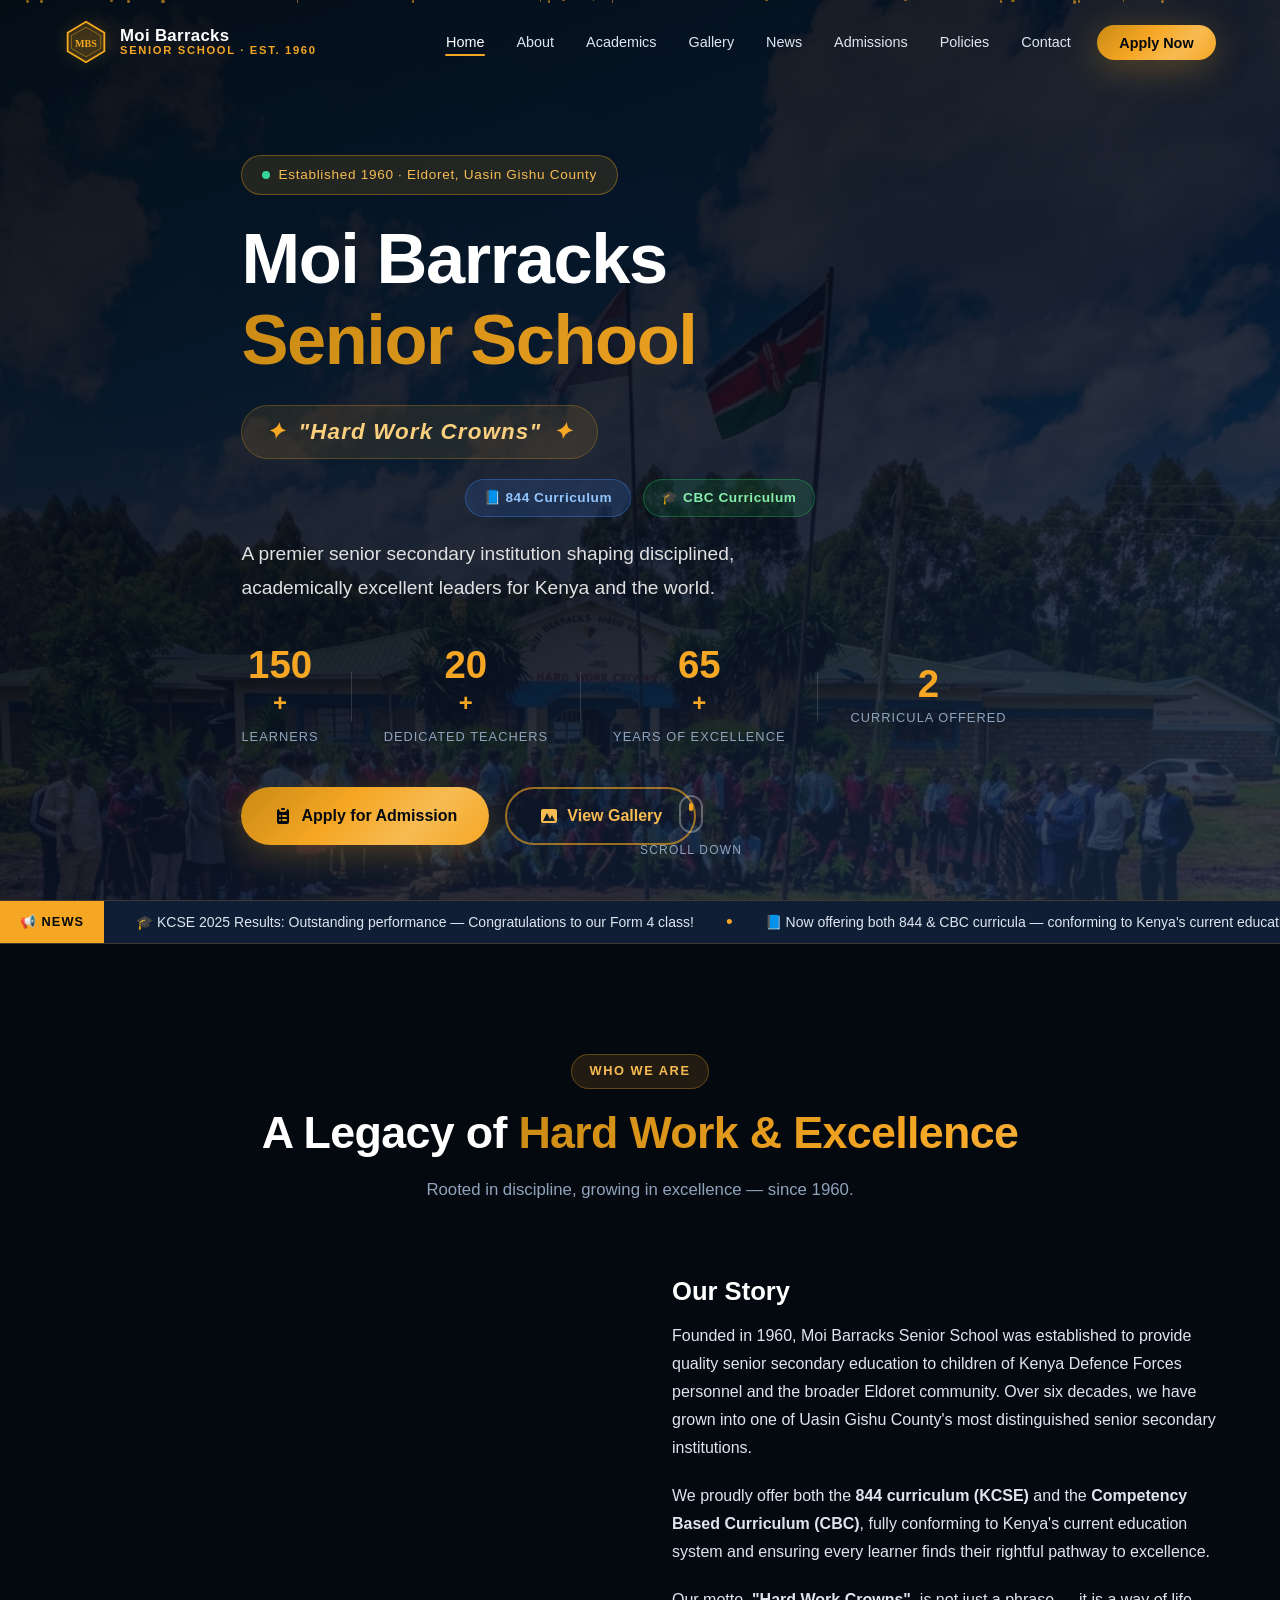
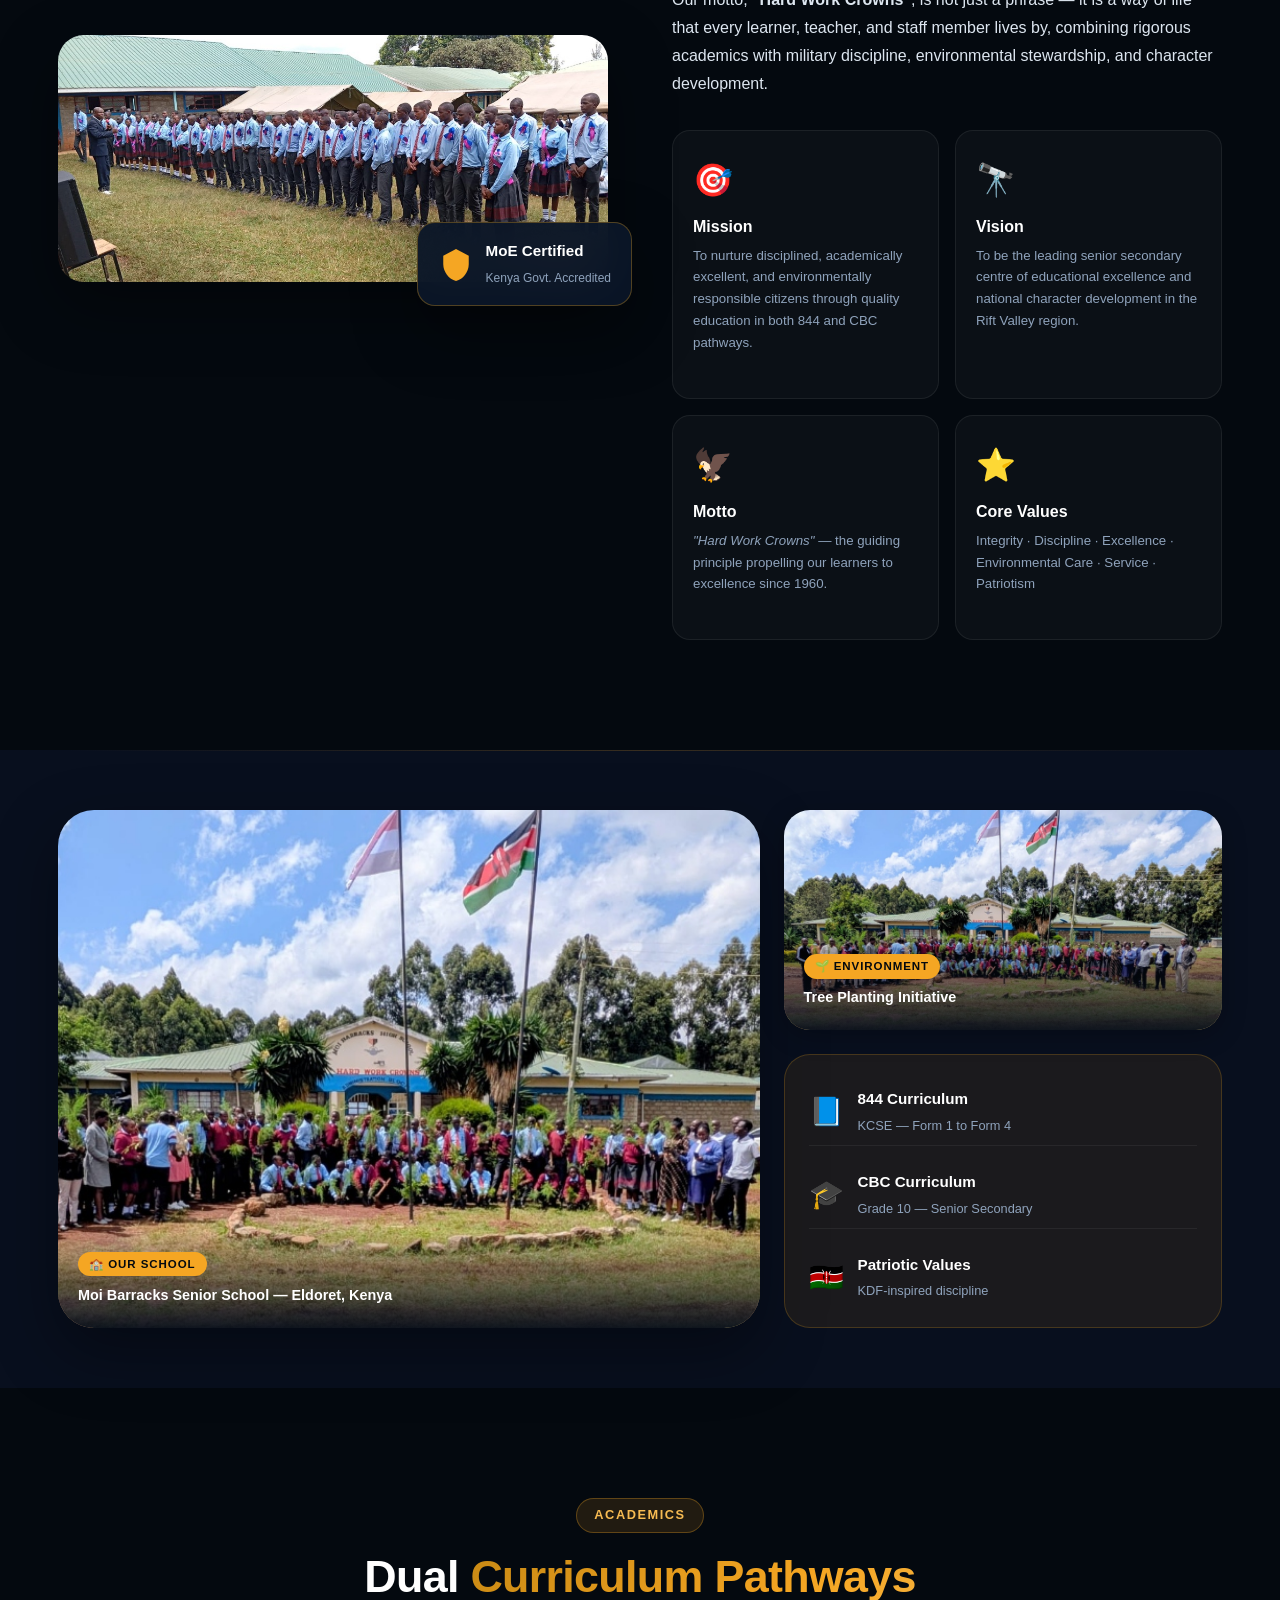
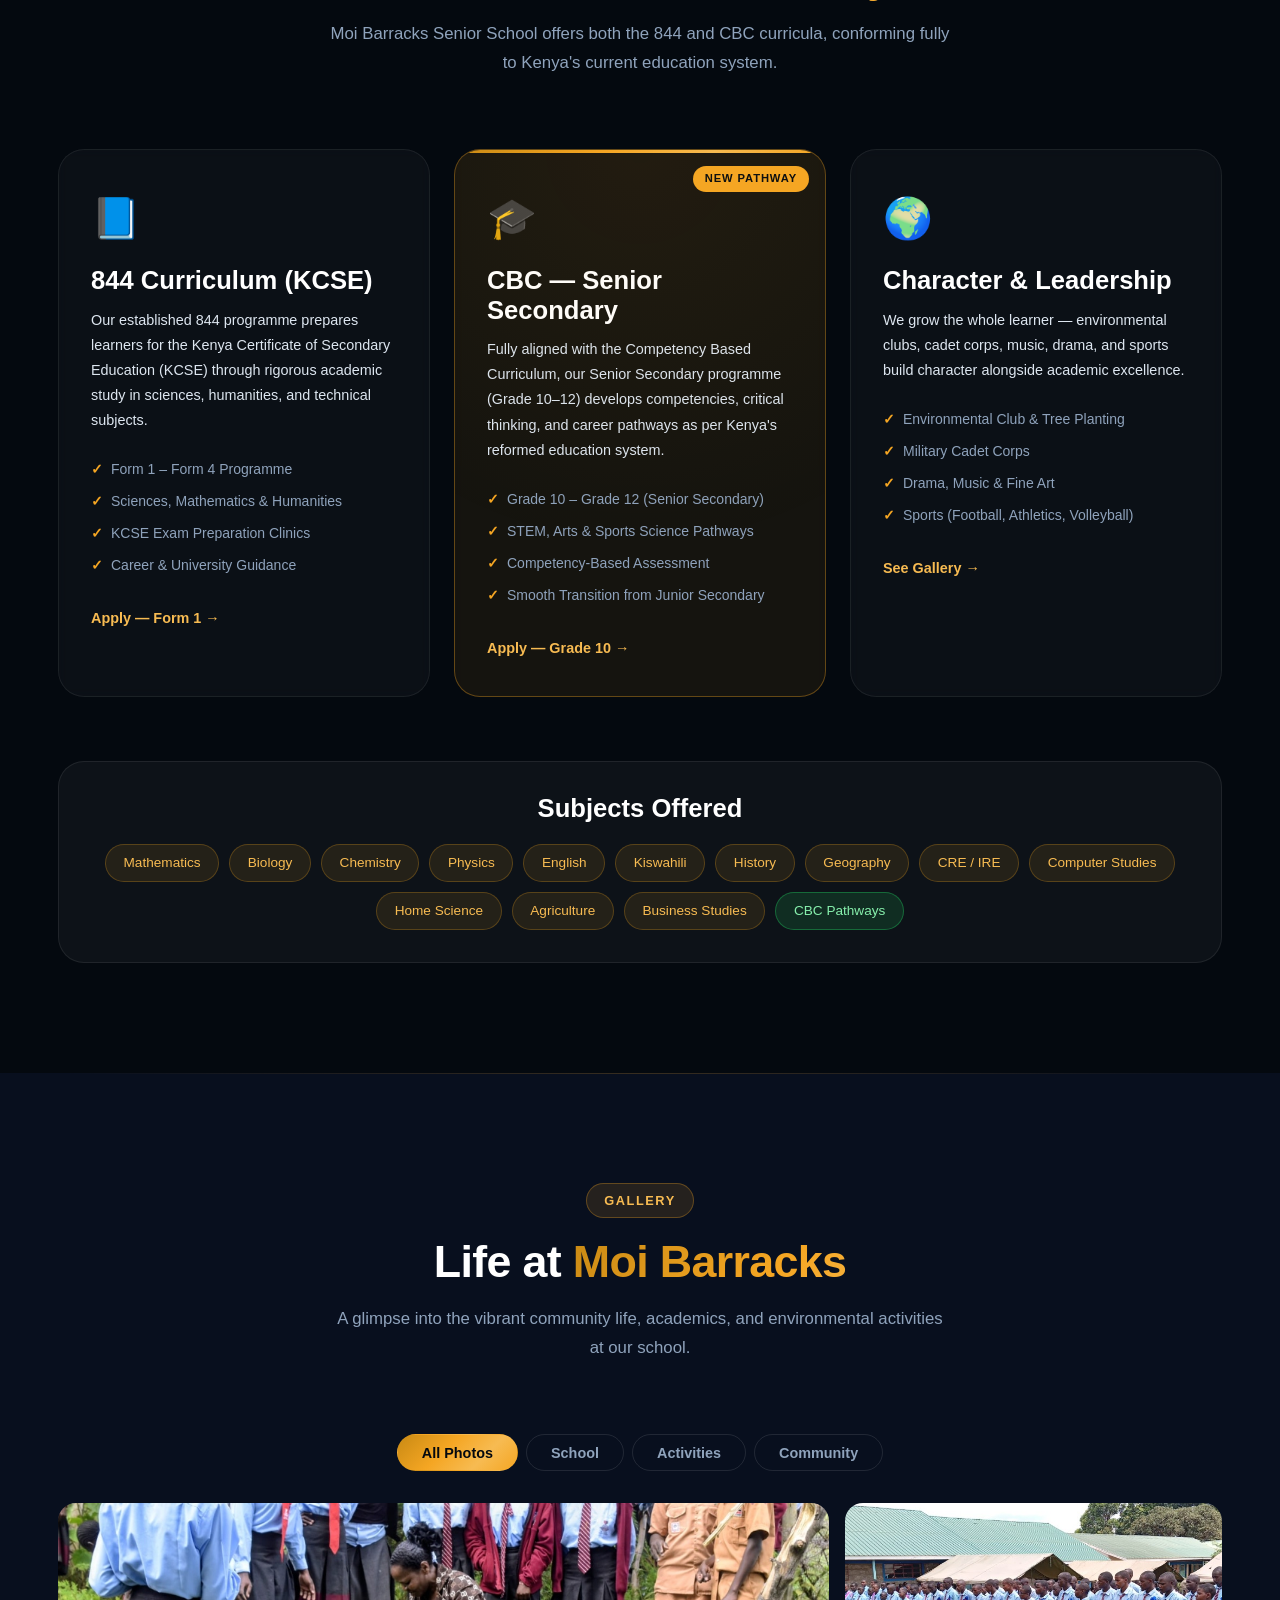
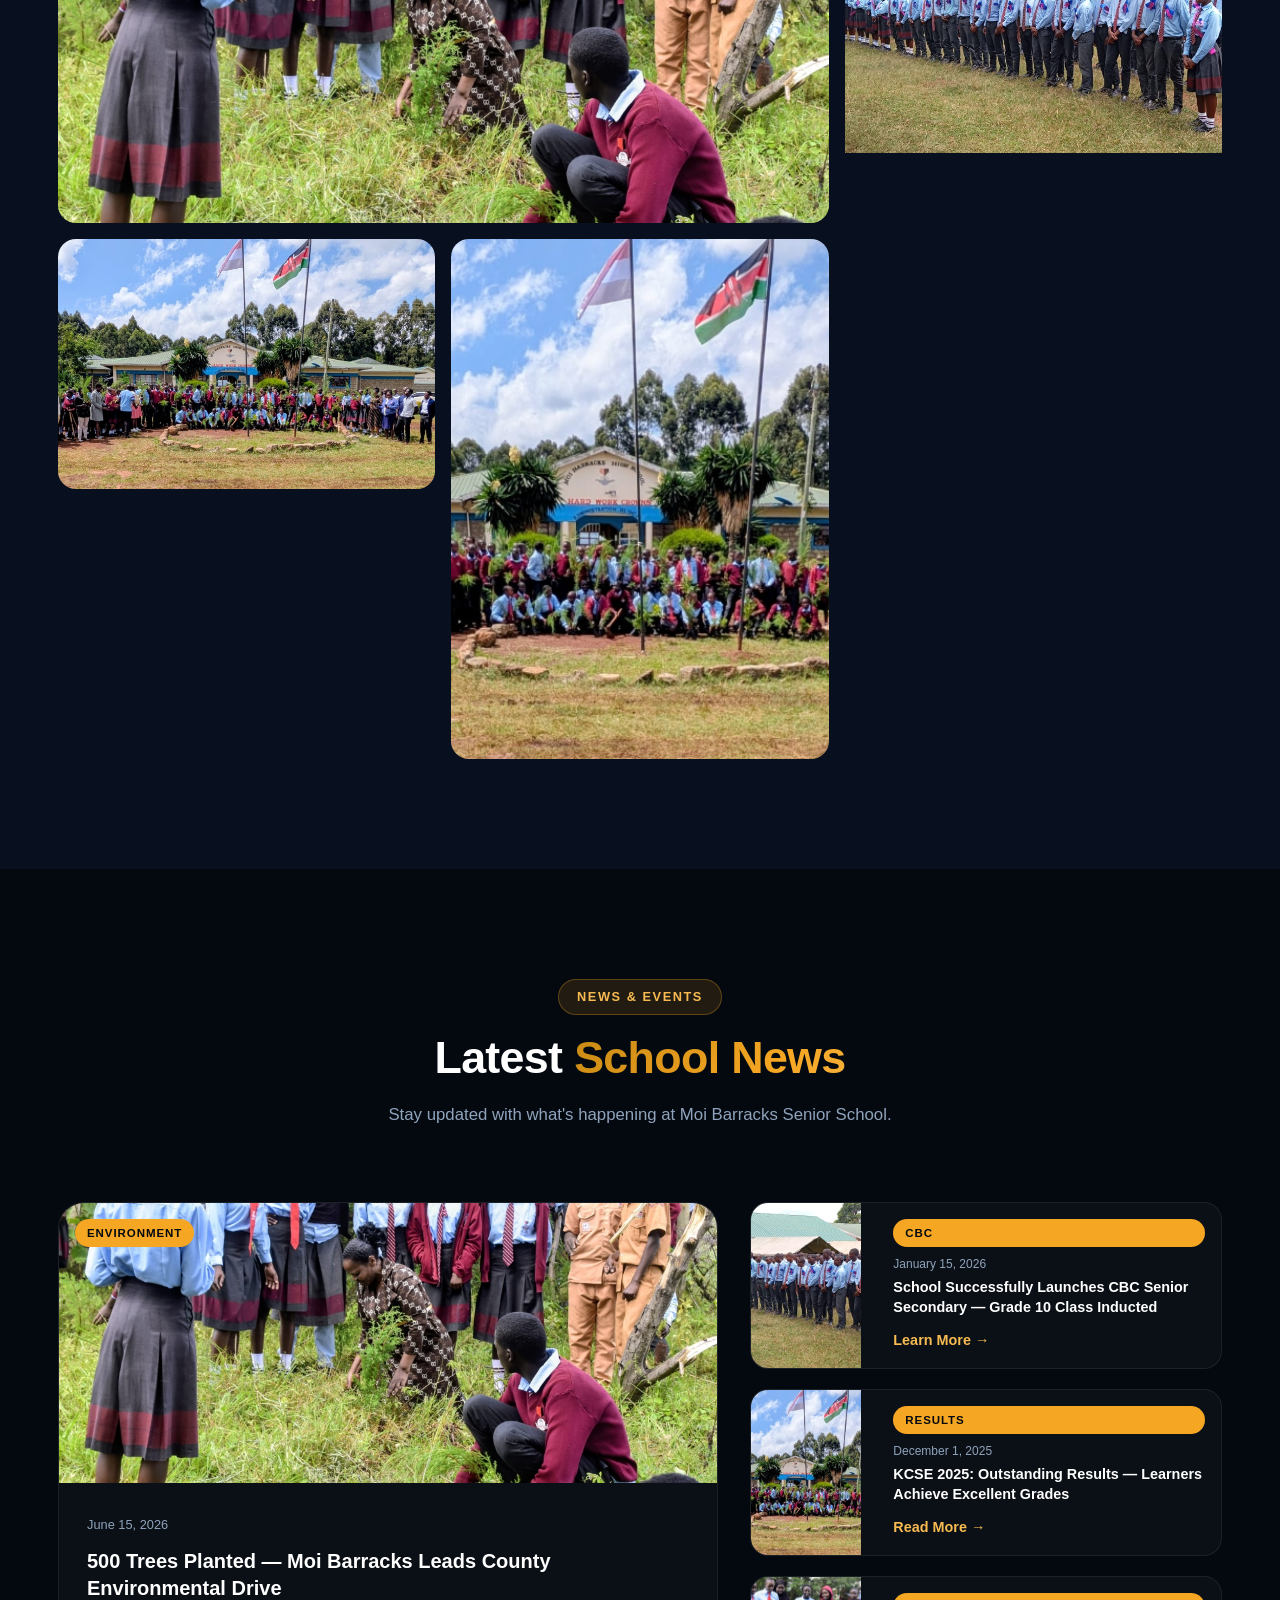
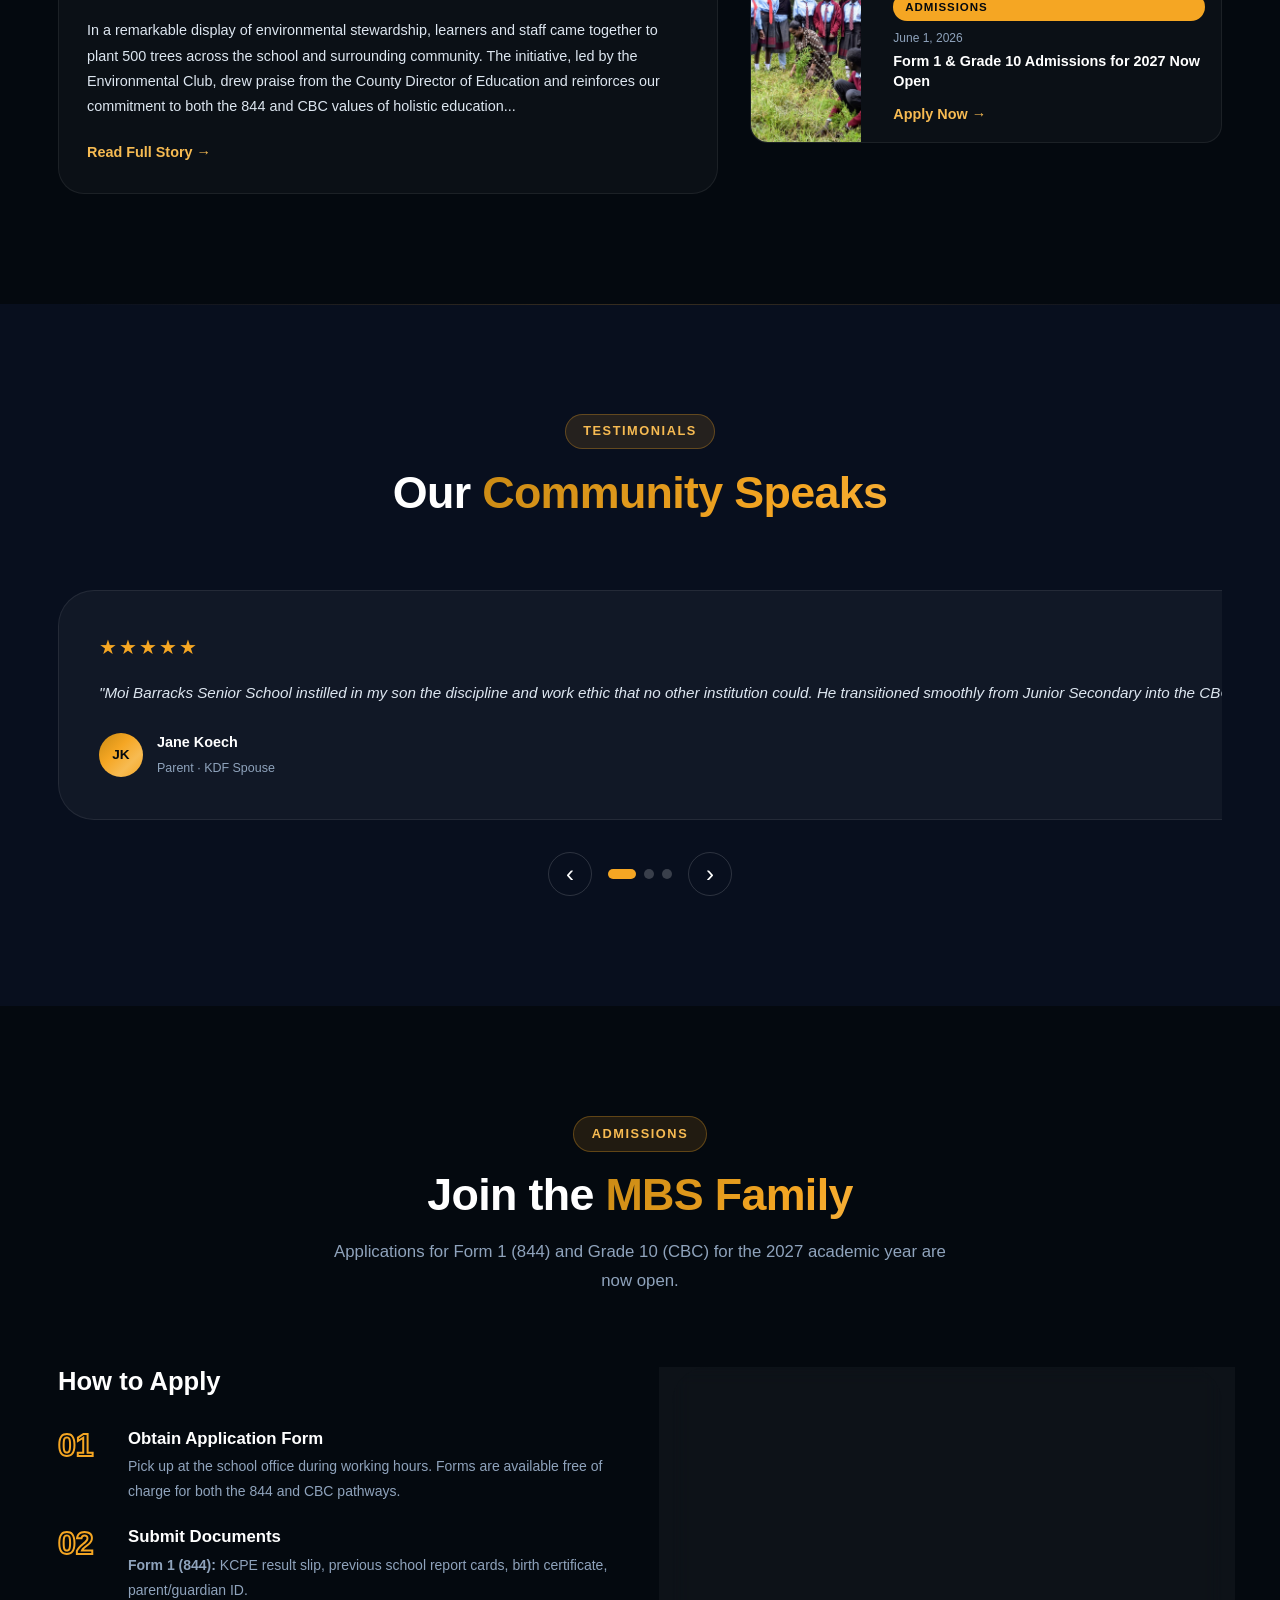
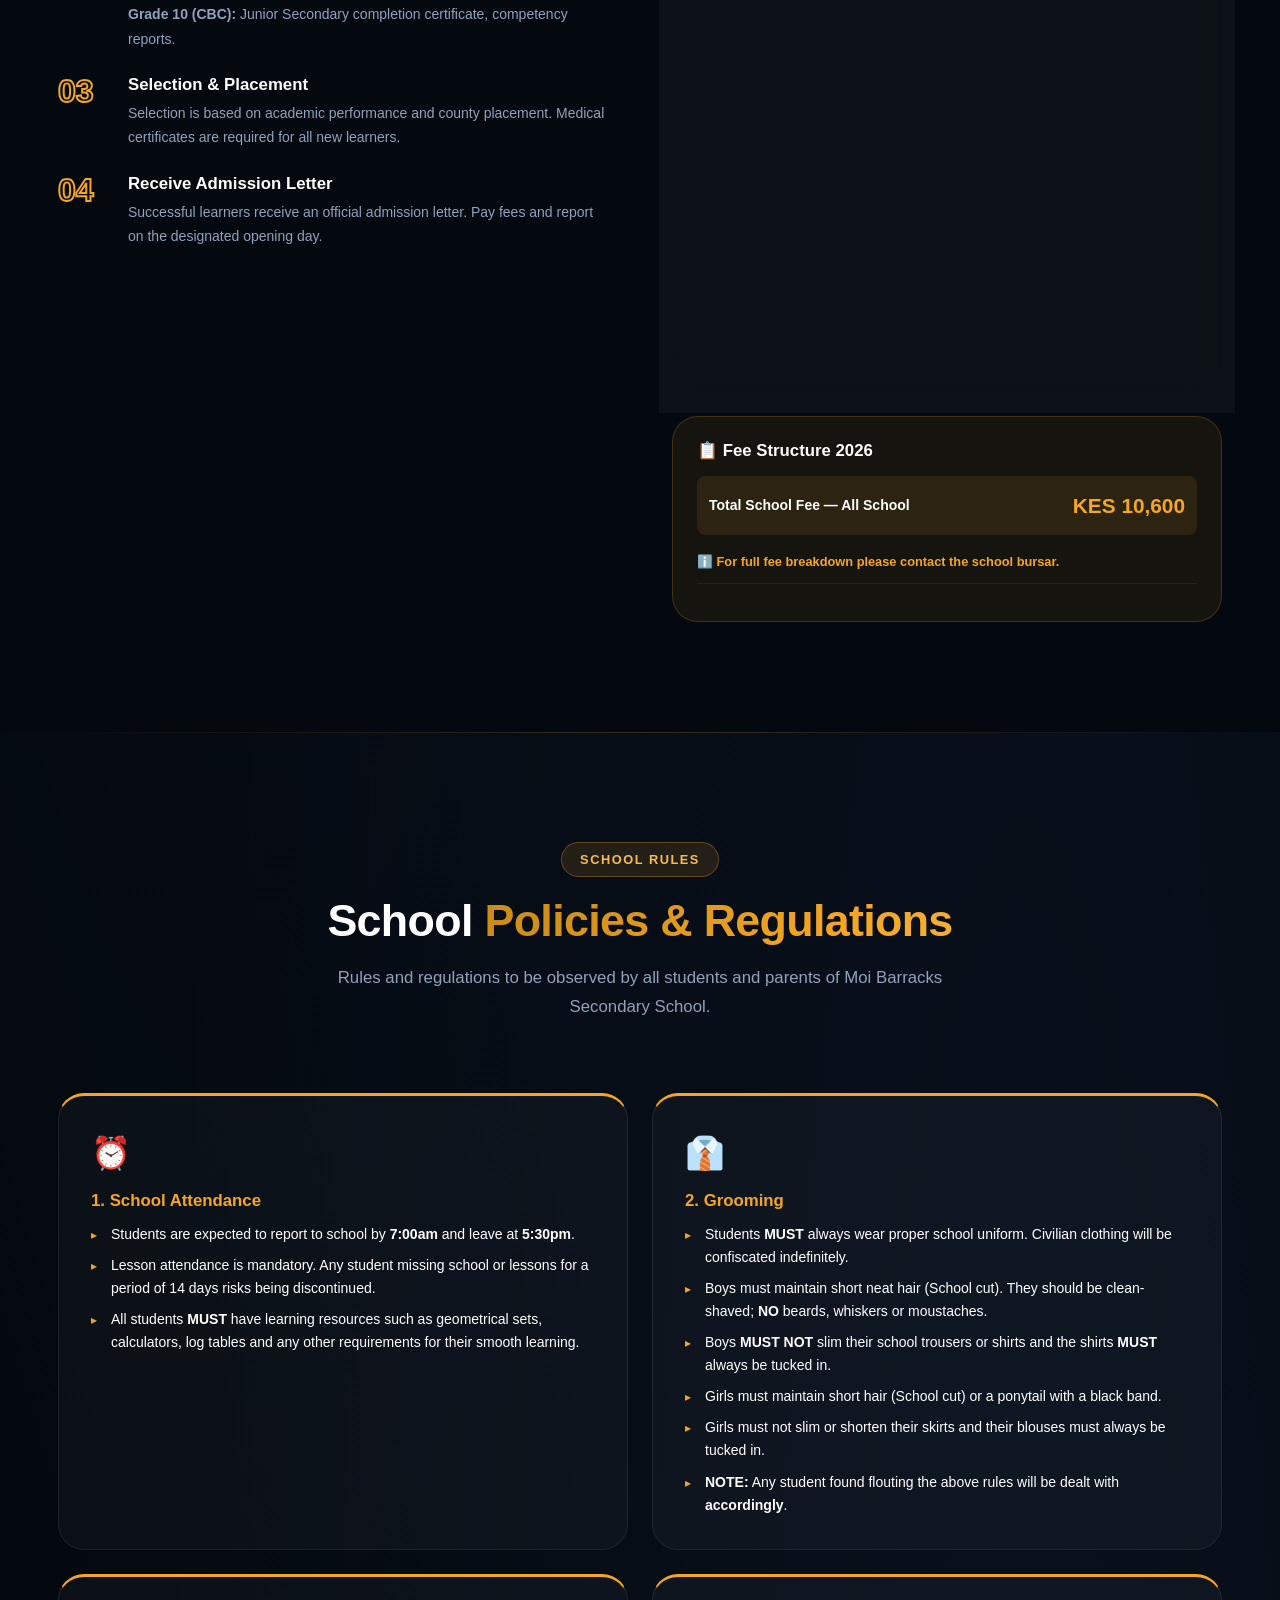
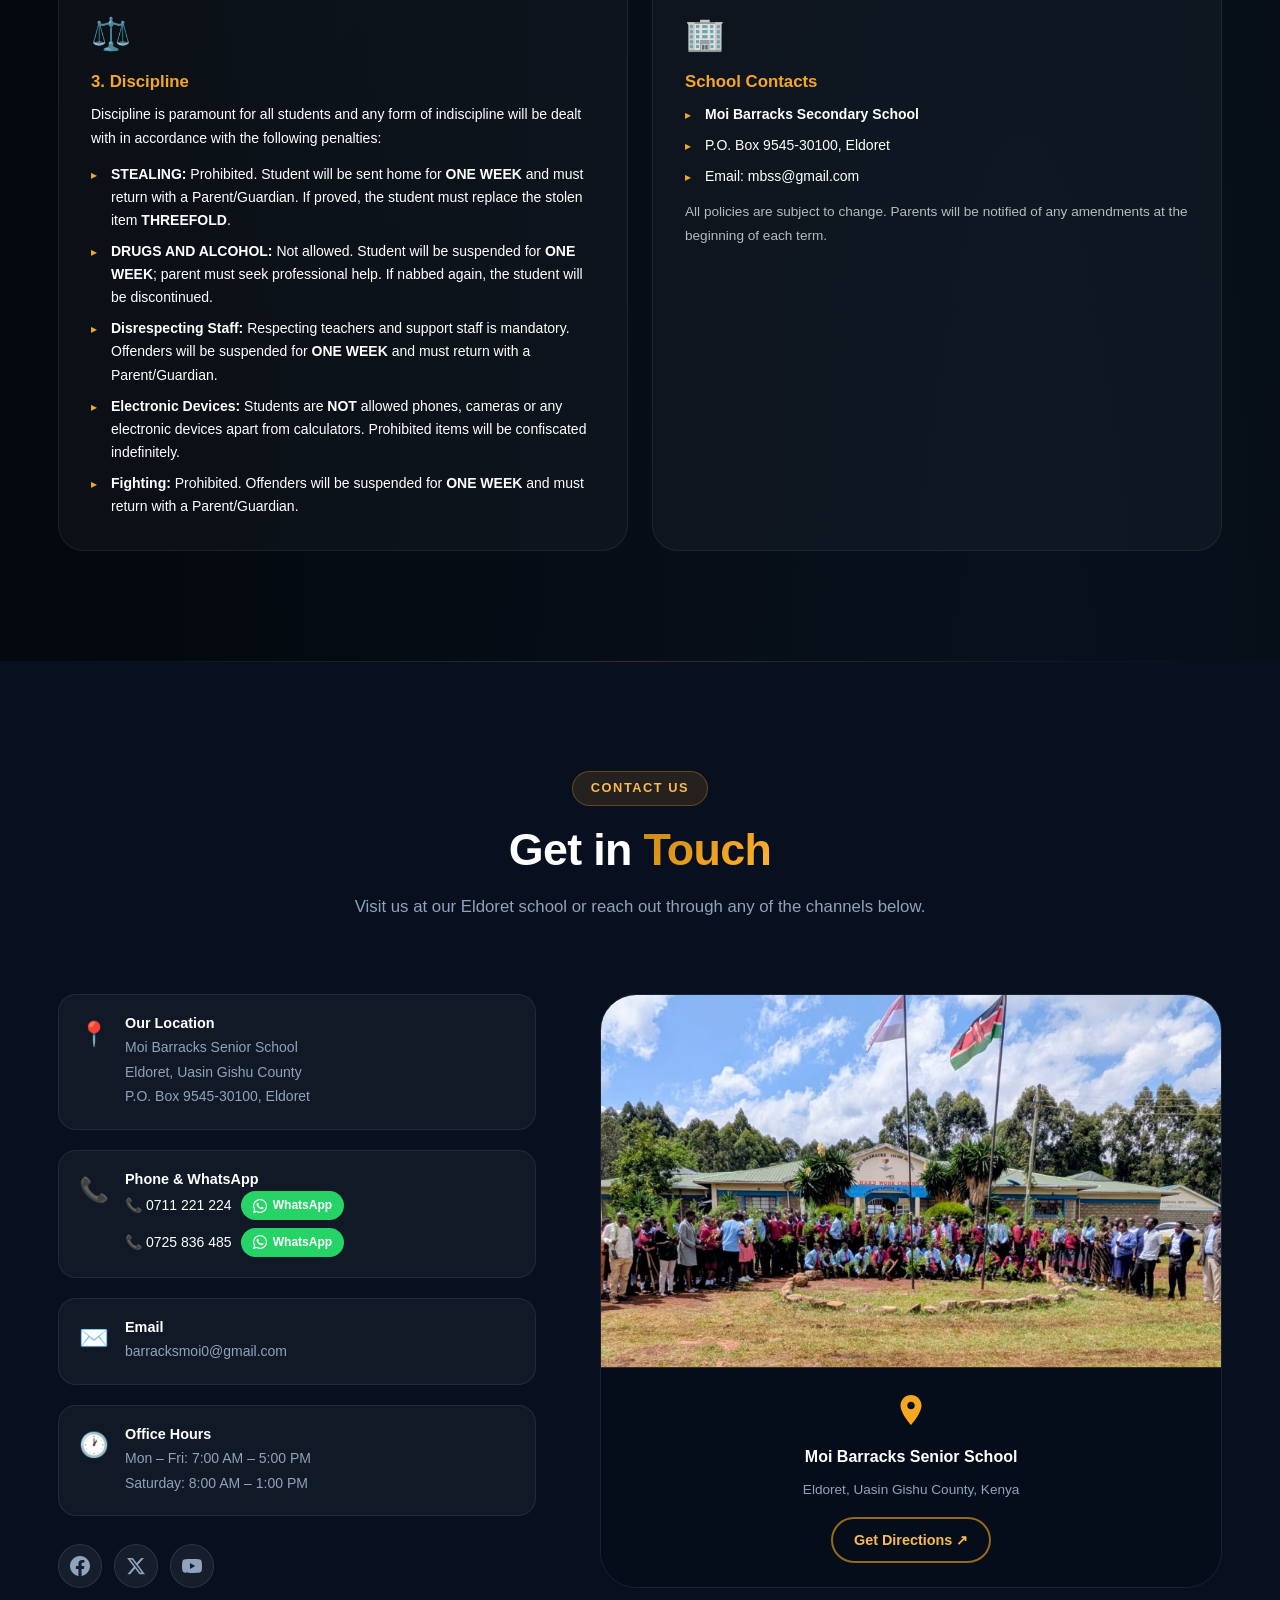
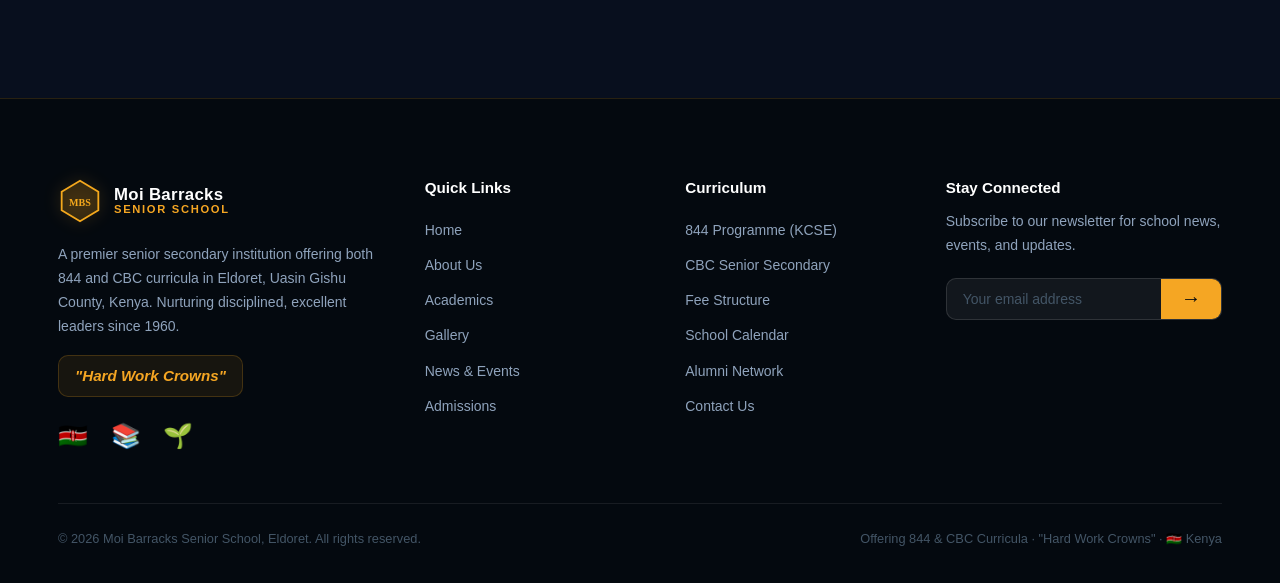
==== commit 06b30c17: "security: Fix 10 vulnerabilities — CSP, brute-force lock, XSS escaping, DOM injection, fetch path, u" ====
--- a/index.html
+++ b/index.html
@@ -3,6 +3,11 @@
 <head>
   <meta charset="UTF-8" />
   <meta name="viewport" content="width=device-width, initial-scale=1.0" />
+  <!-- ===== Security Headers ===== -->
+  <meta http-equiv="Content-Security-Policy" content="default-src 'self'; script-src 'self' 'unsafe-inline'; style-src 'self' 'unsafe-inline' https://fonts.googleapis.com; font-src https://fonts.gstatic.com; img-src 'self' data: https:; connect-src 'self' https://api.github.com; frame-ancestors 'none';" />
+  <meta http-equiv="X-Content-Type-Options" content="nosniff" />
+  <meta http-equiv="X-Frame-Options" content="DENY" />
+  <meta name="referrer" content="strict-origin-when-cross-origin" />
 
   <!-- ===== SEO: Primary Meta ===== -->
   <title>Moi Barracks Senior School | 844 &amp; CBC | Eldoret, Kenya — Hard Work Crowns</title>
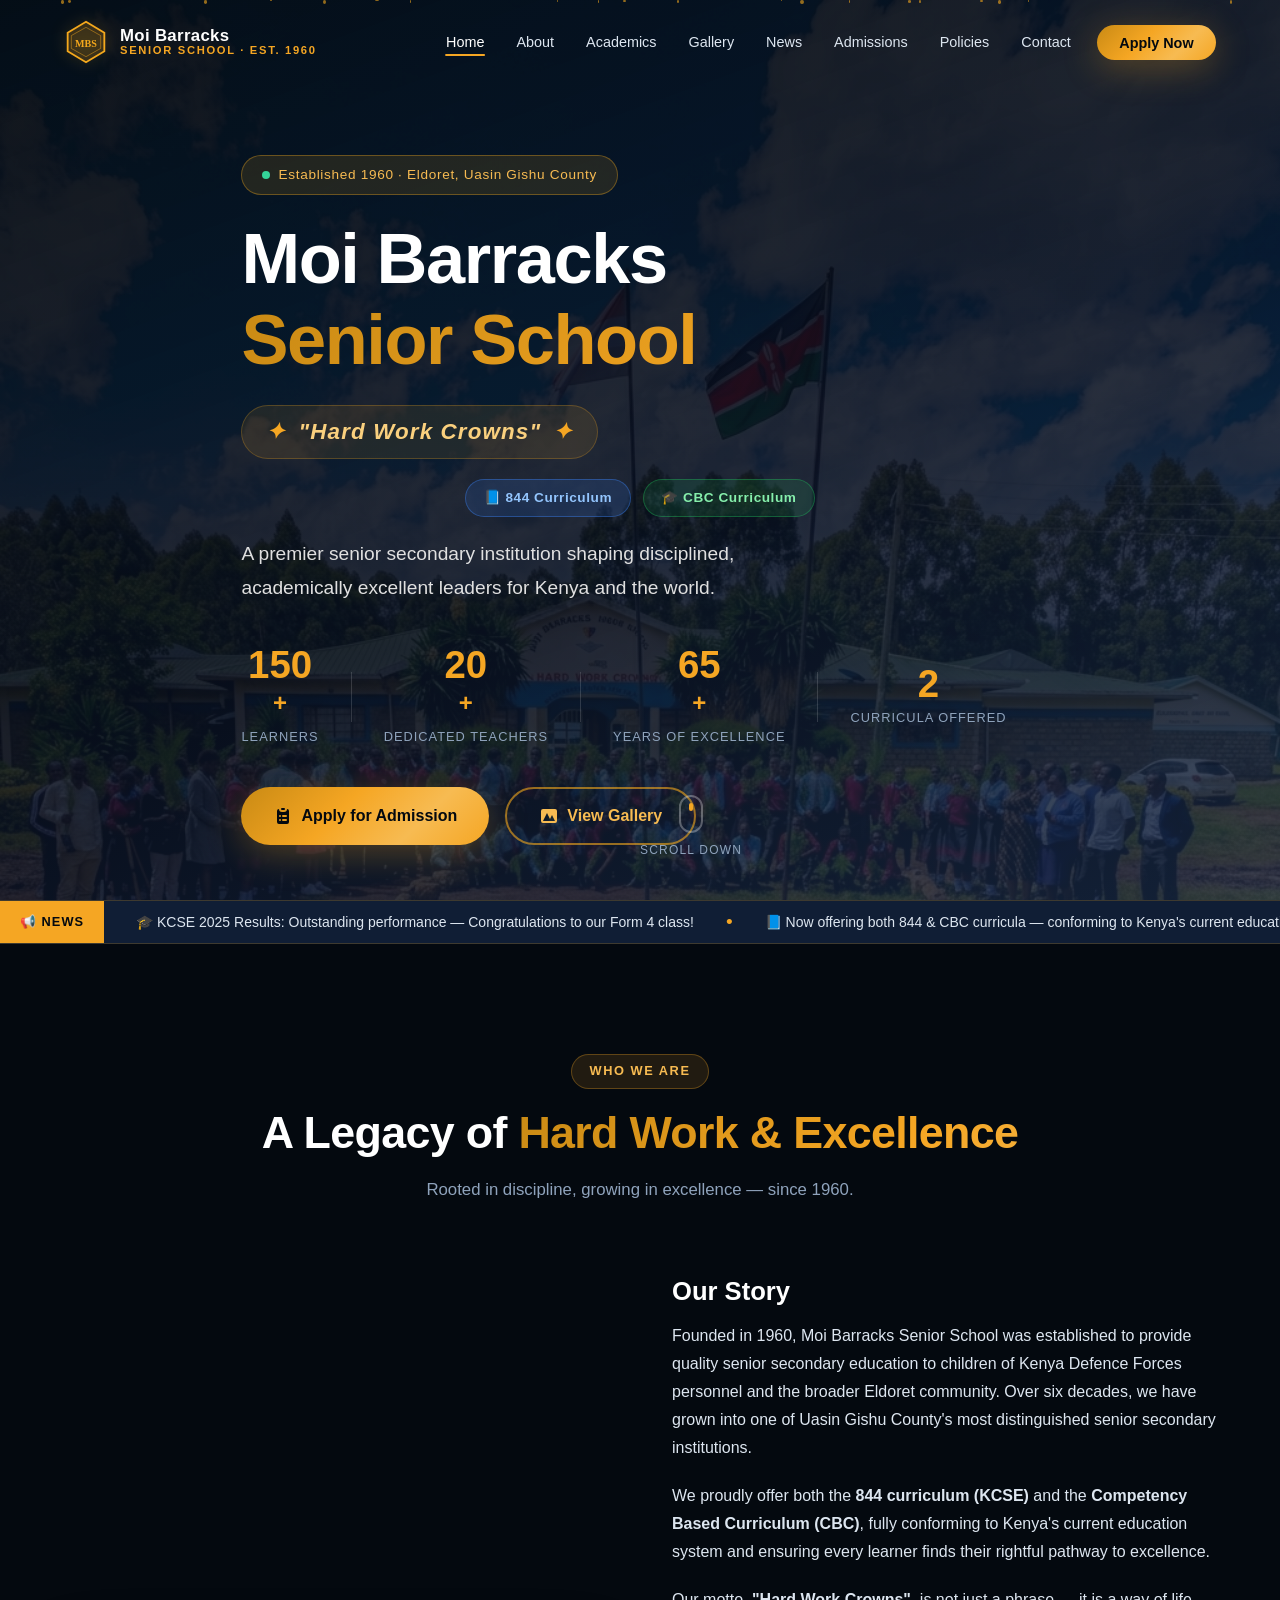
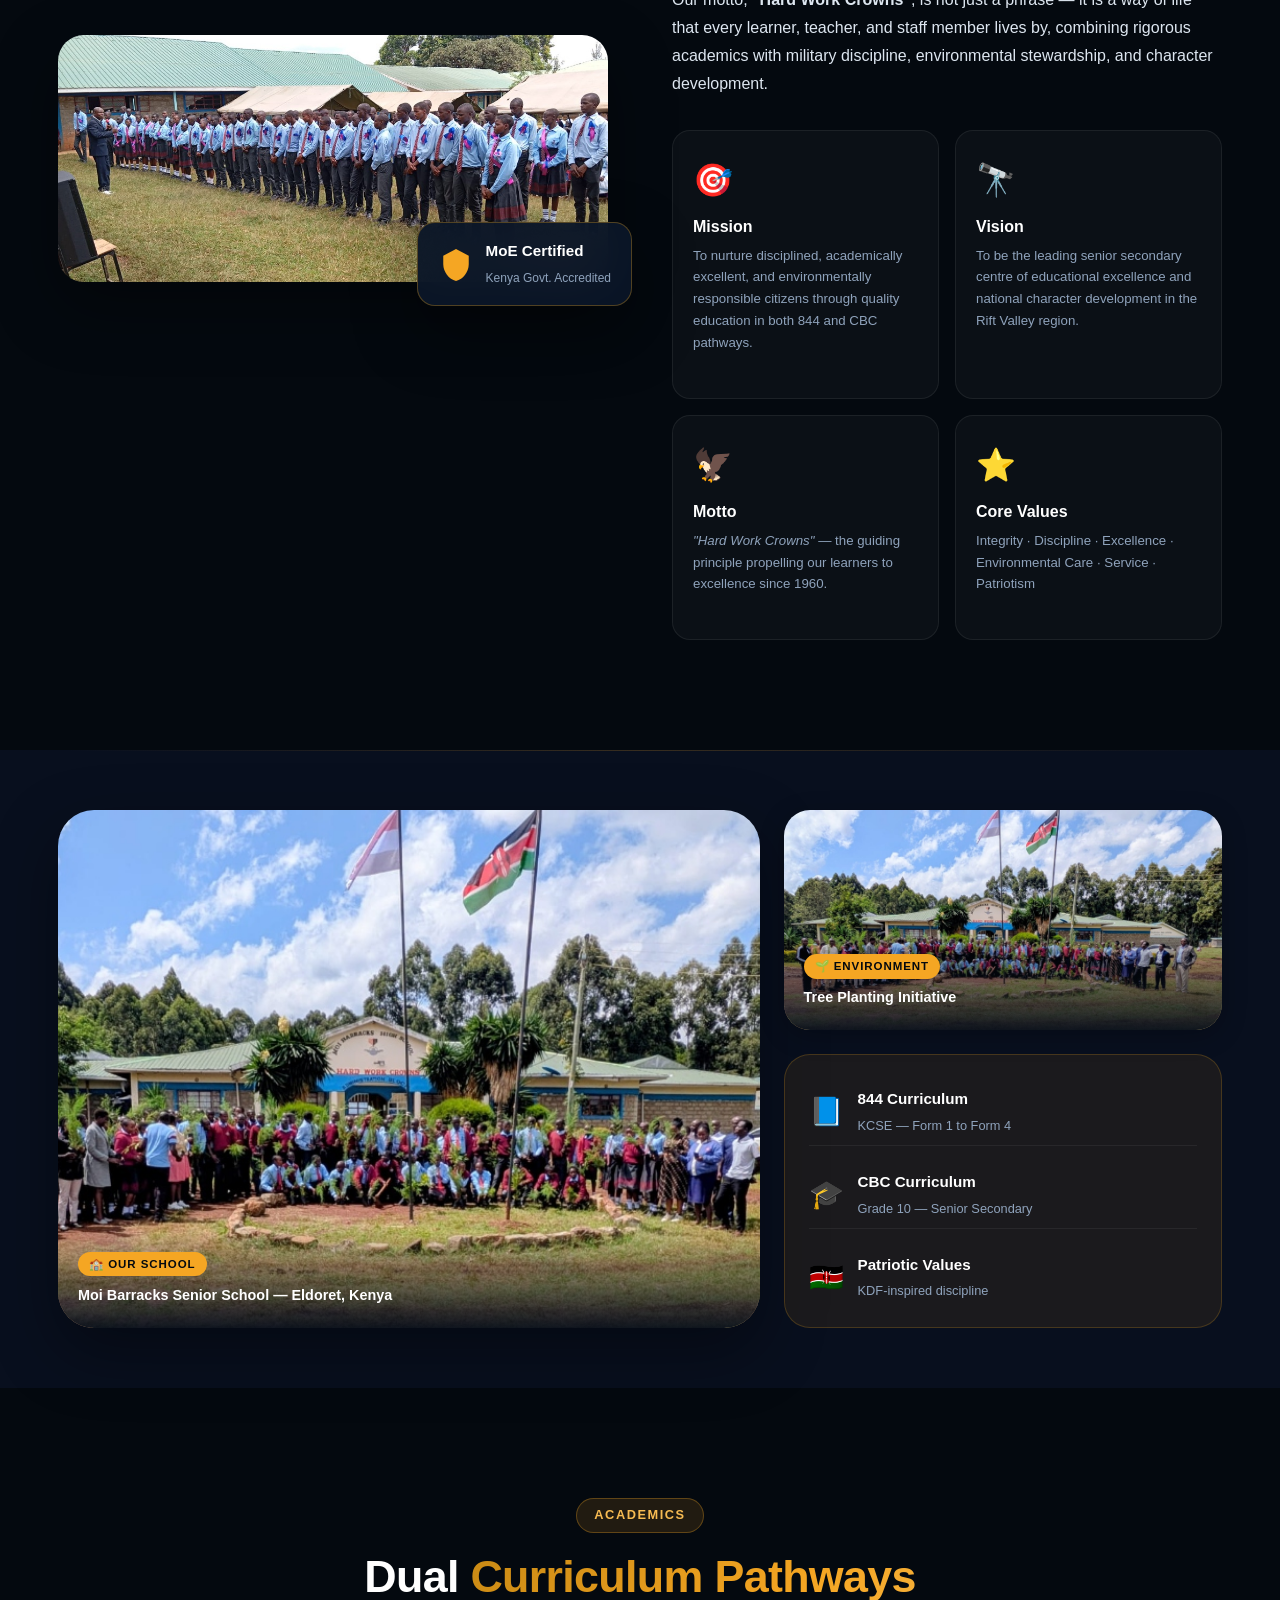
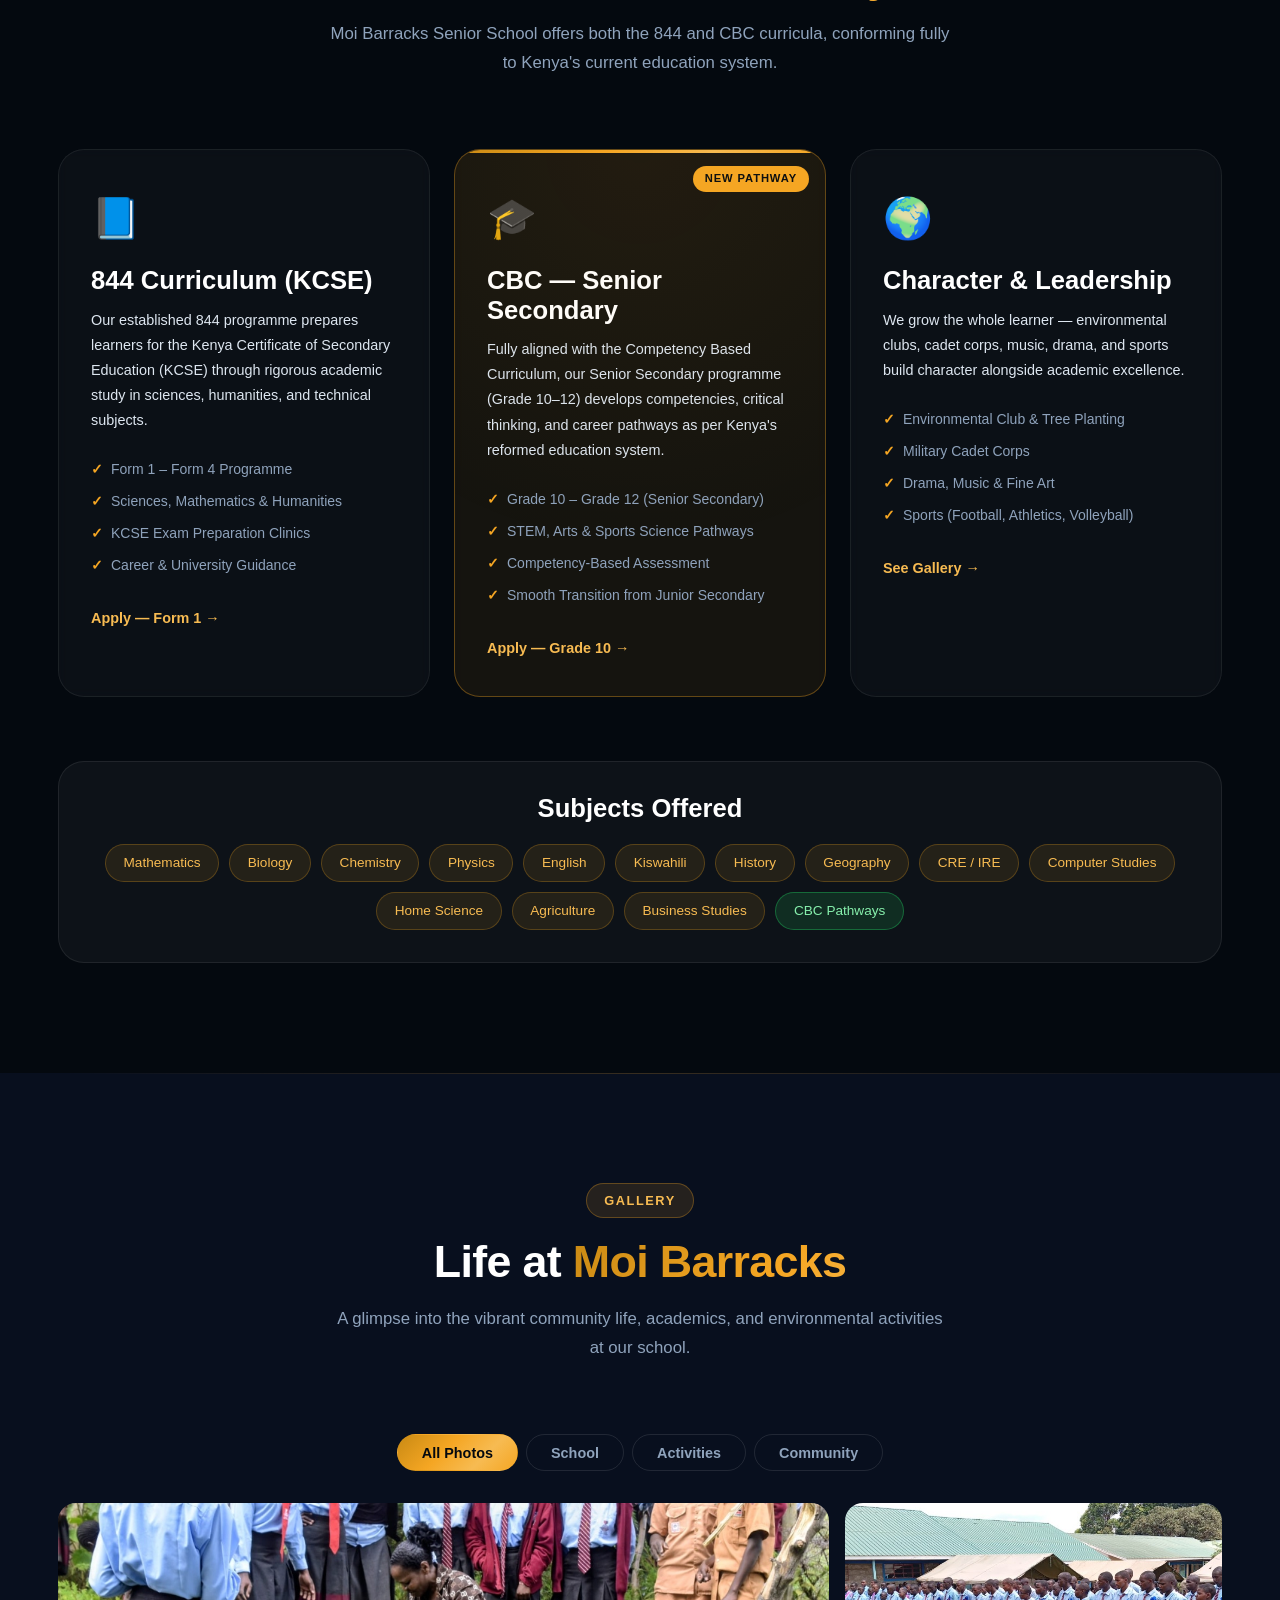
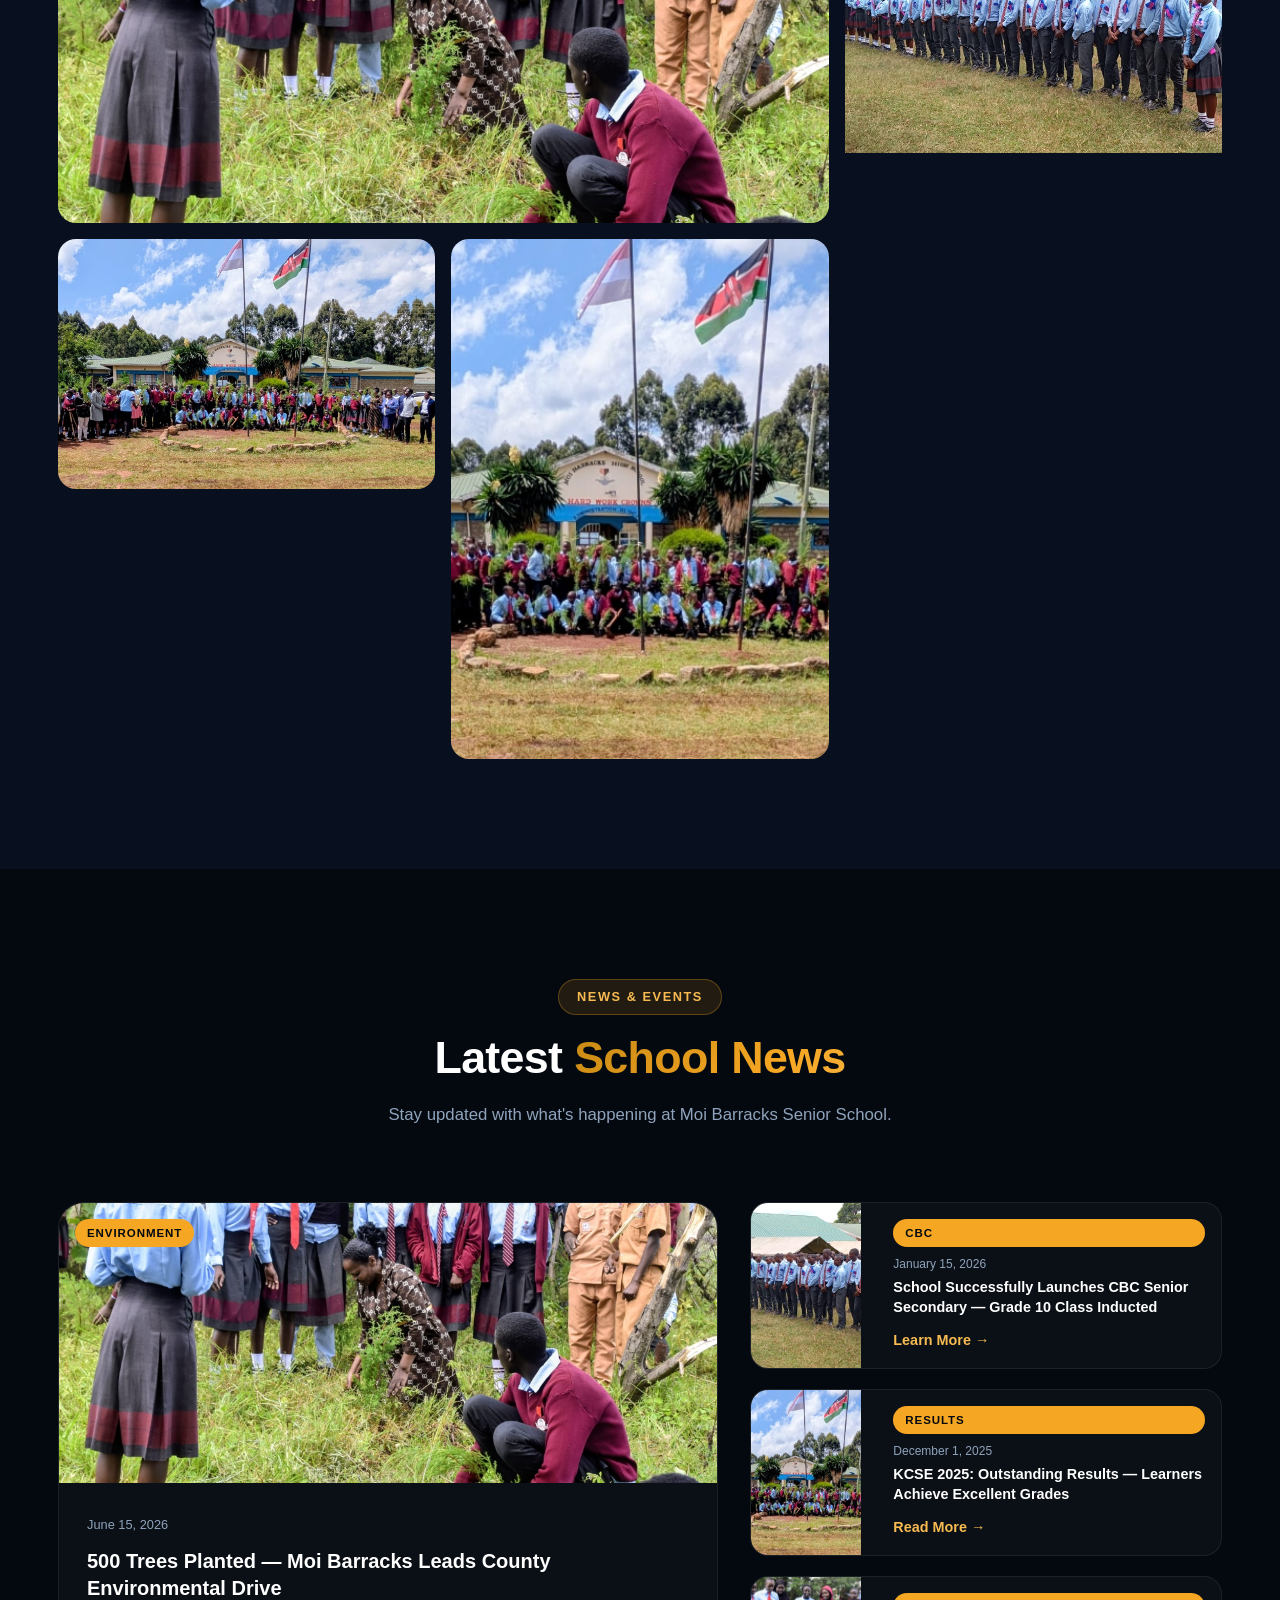
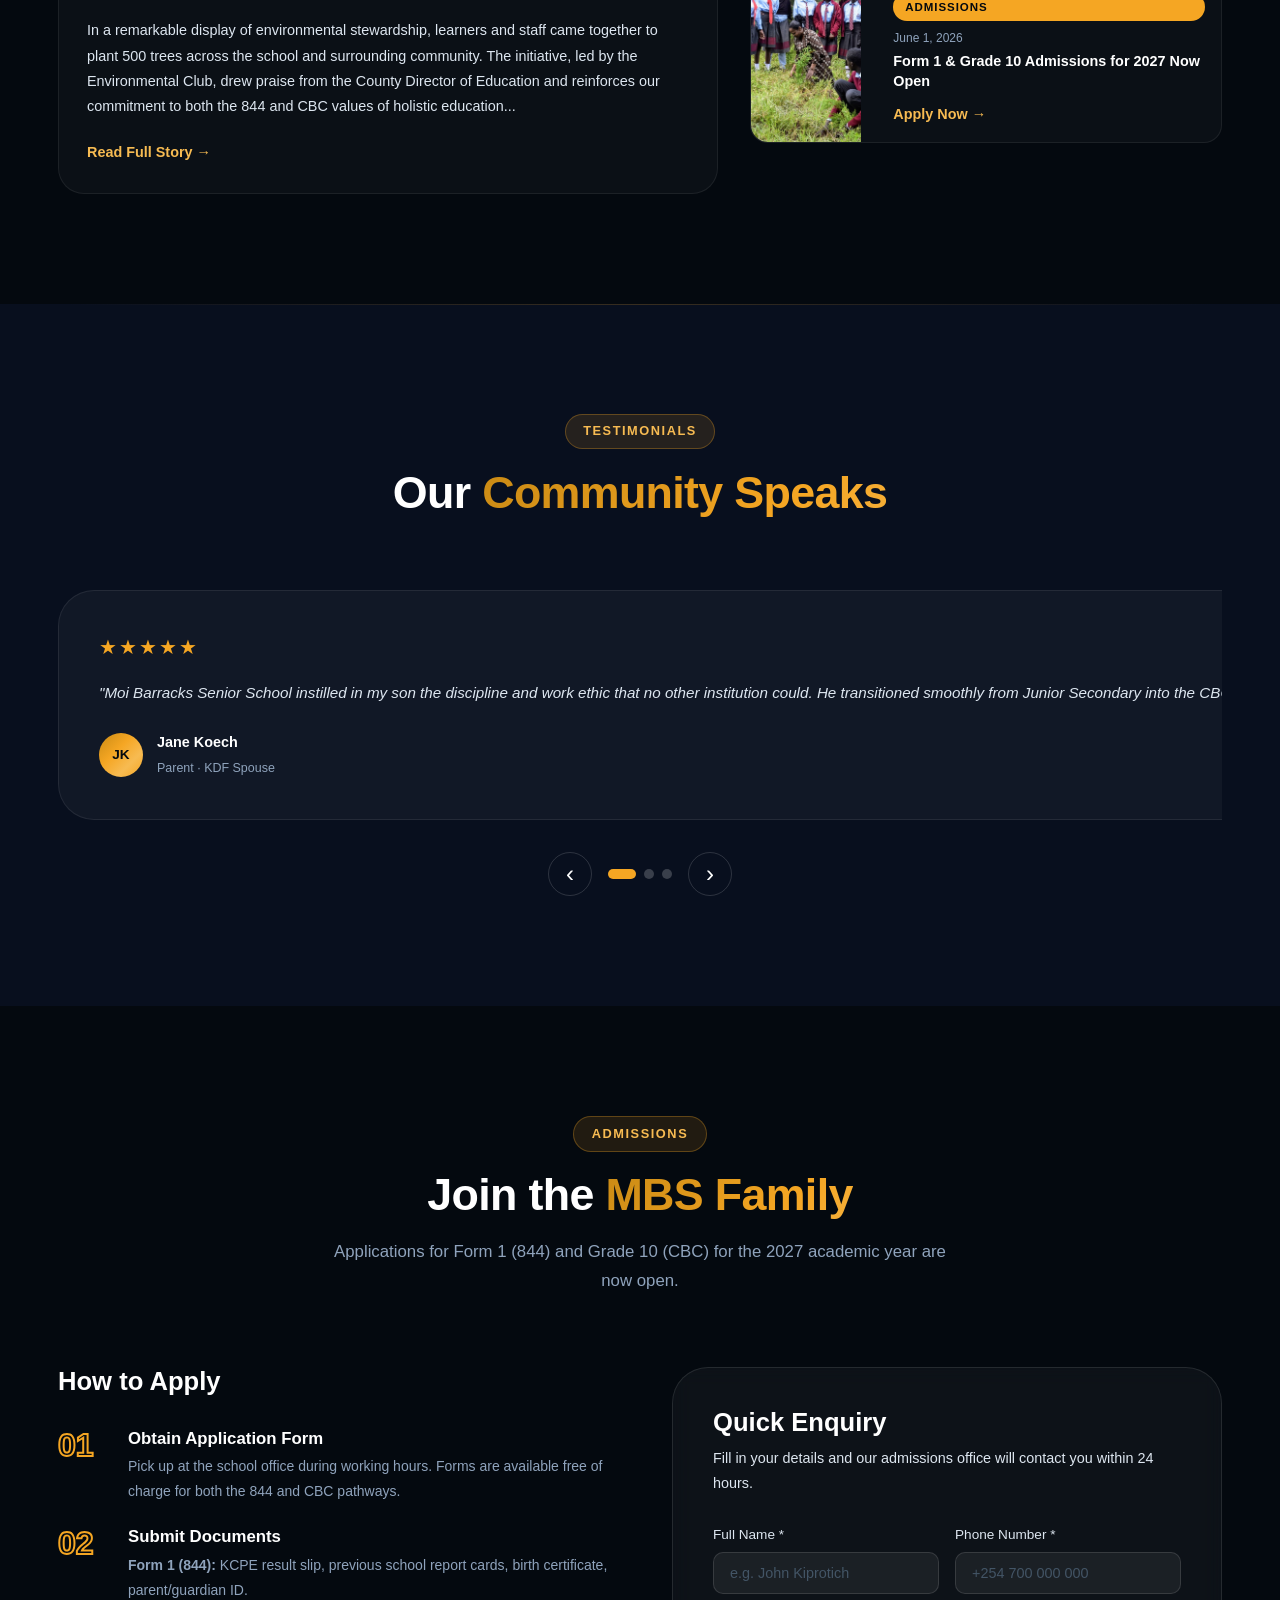
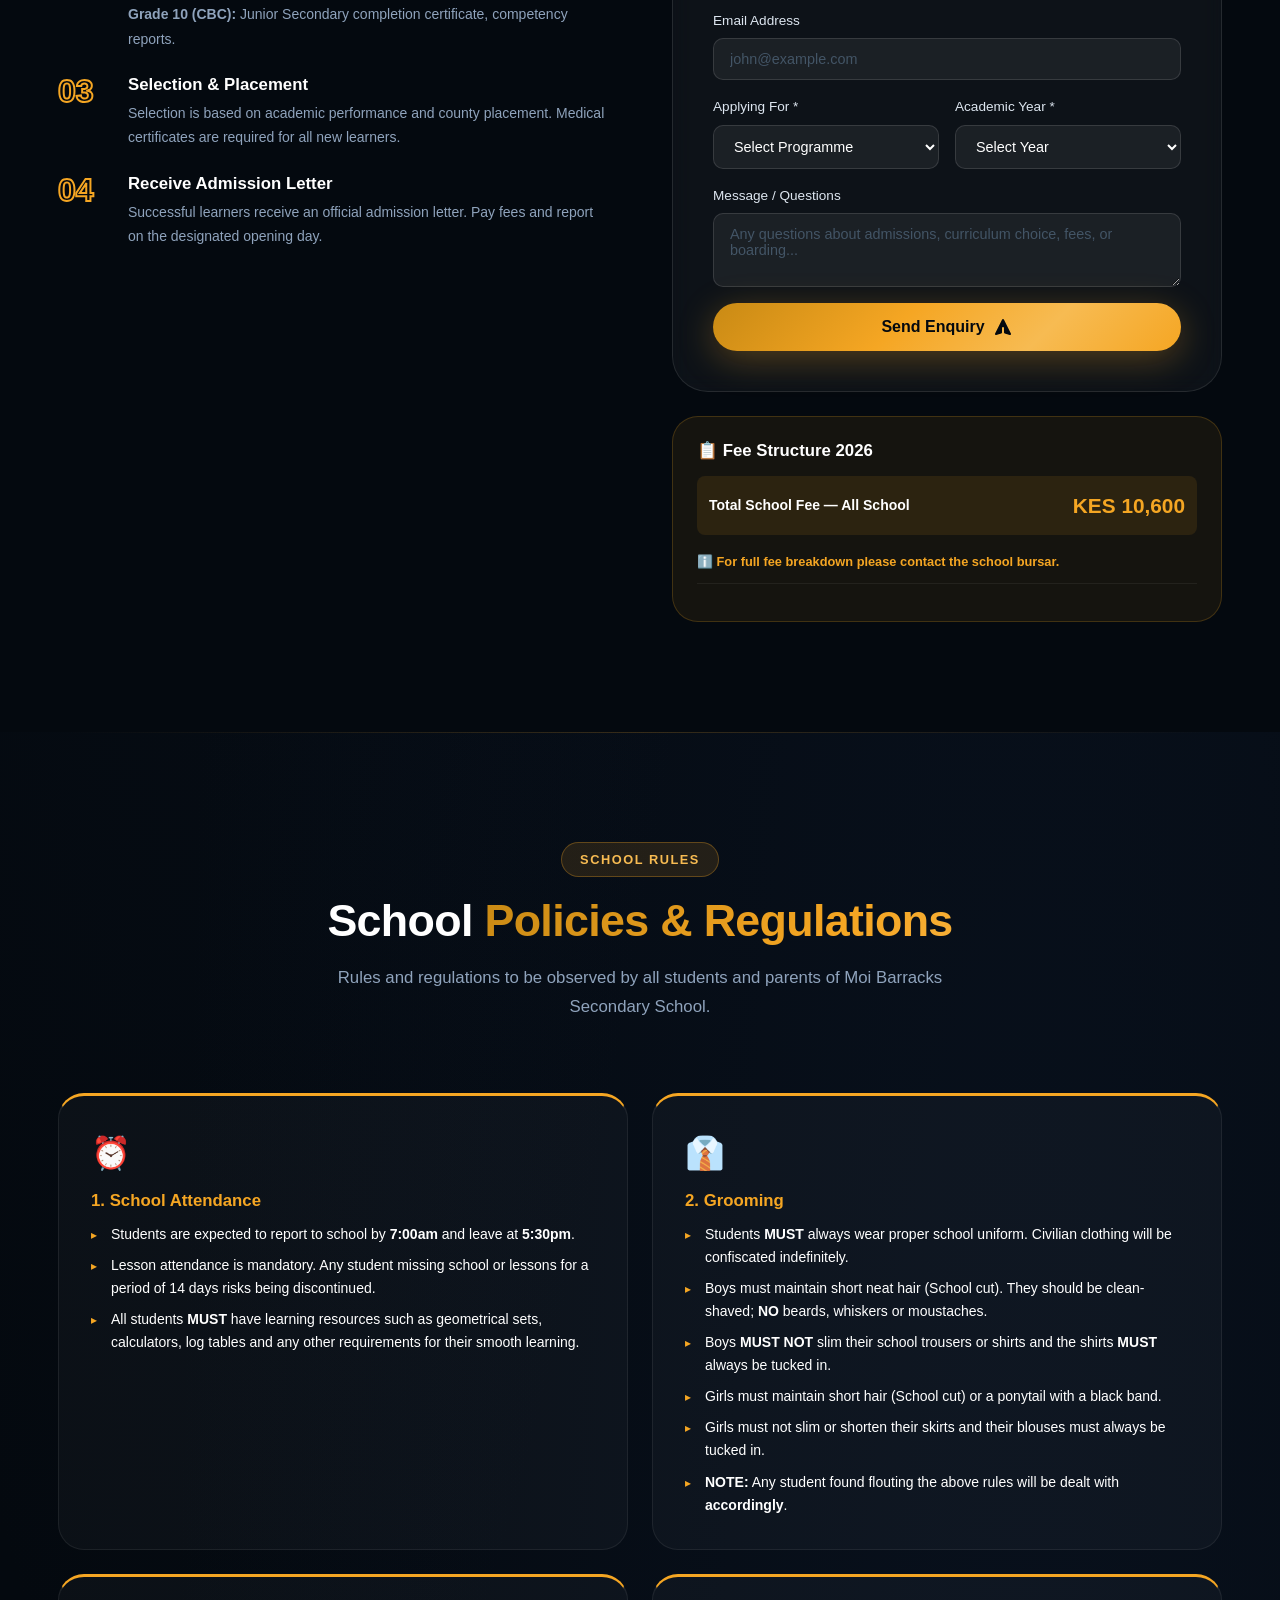
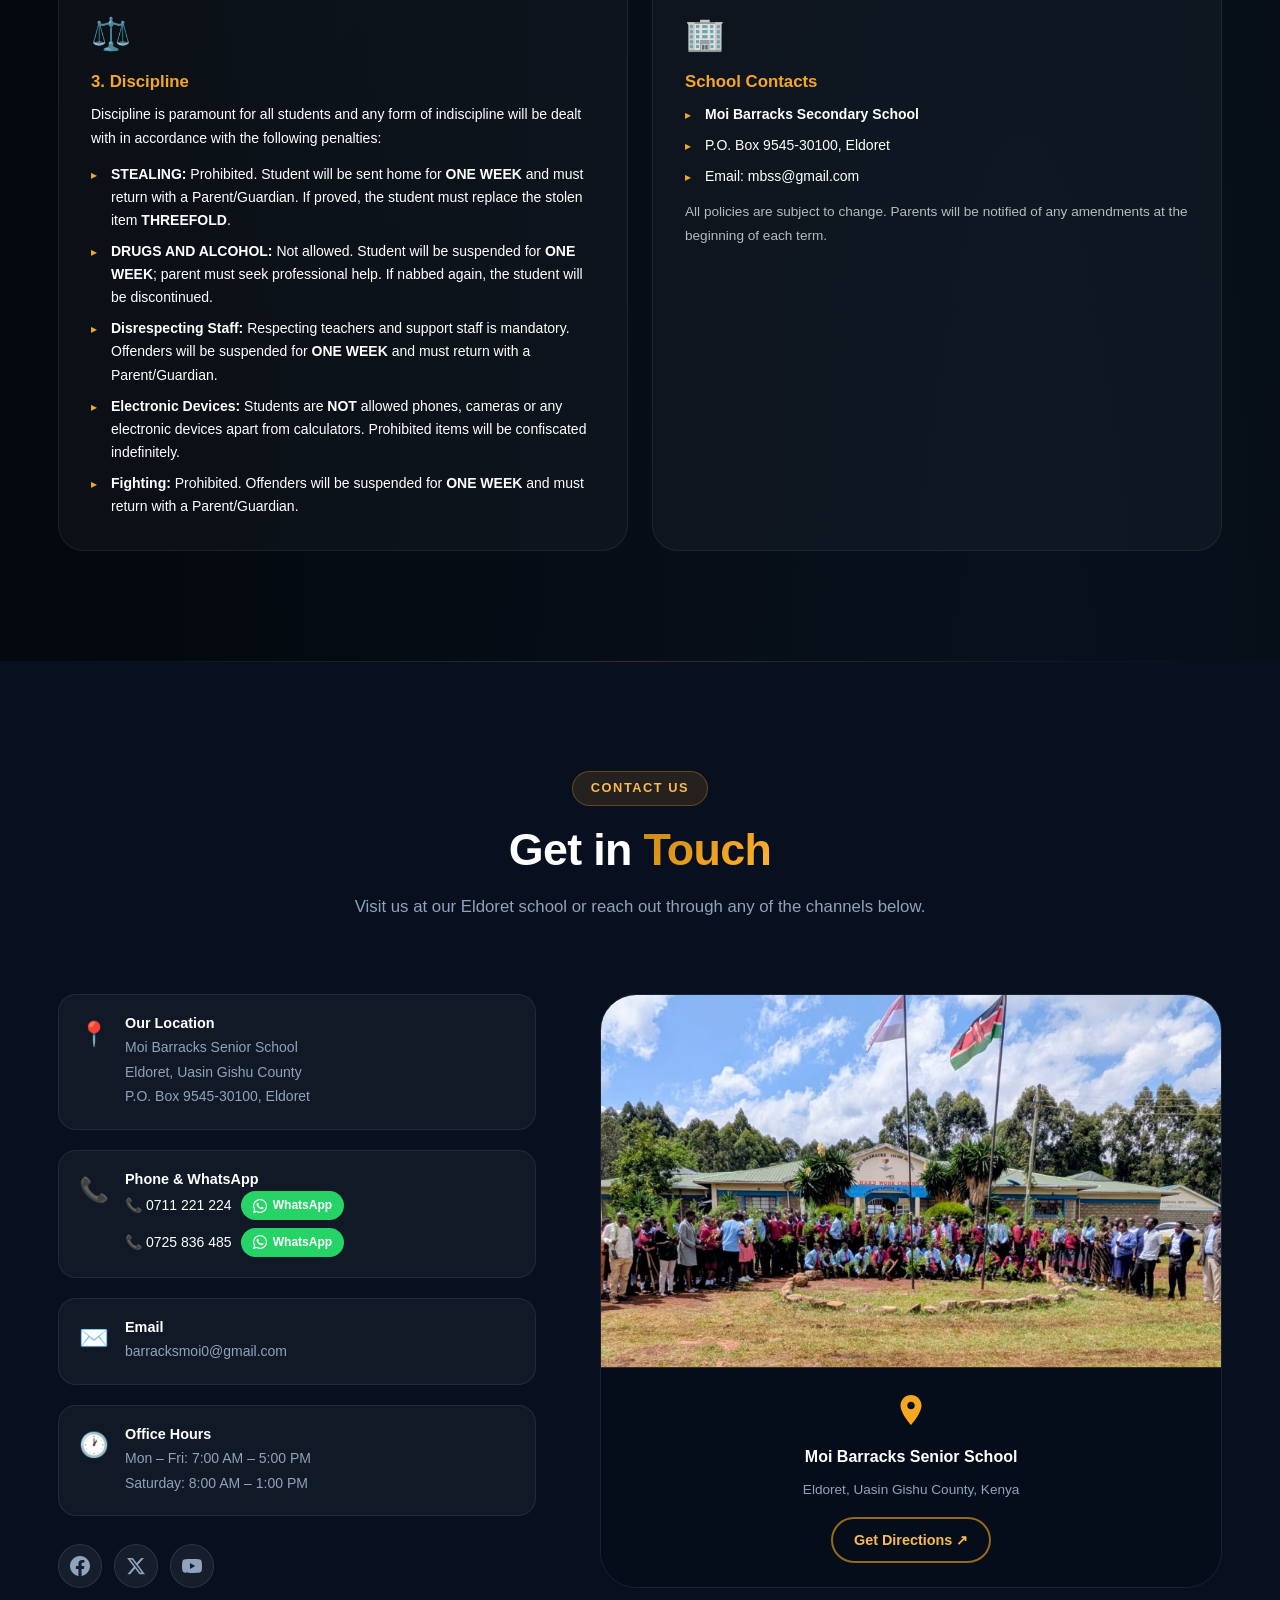
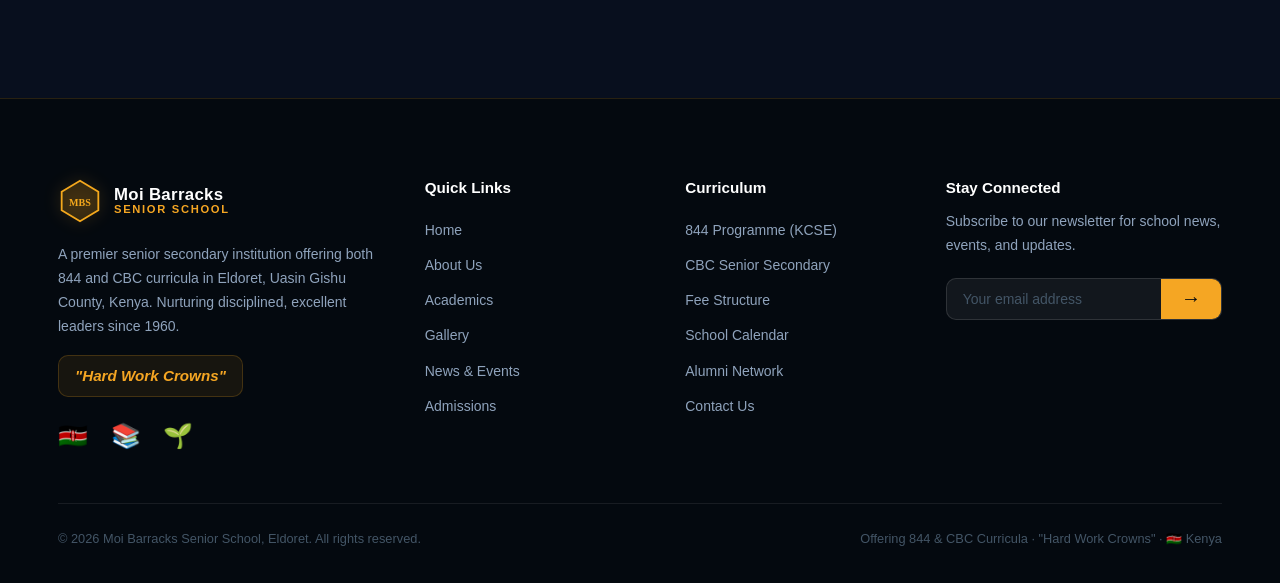
==== commit f0883bad: "feat: Set custom domain www.moibarrackssenior.ke — update canonical, OG, Twitter, JSON-LD, sitemap, " ====
--- a/index.html
+++ b/index.html
@@ -15,14 +15,14 @@
   <meta name="keywords" content="Moi Barracks Senior School, Moi Barracks School Eldoret, CBC school Kenya, 844 curriculum Kenya, senior secondary school Eldoret, Uasin Gishu school, KDF school Kenya, school admissions Eldoret 2027, best school Eldoret" />
   <meta name="robots" content="index, follow" />
   <meta name="author" content="Moi Barracks Senior School" />
-  <link rel="canonical" href="https://serem8770-ux.github.io/Moi_Barracks_web/" />
+  <link rel="canonical" href="https://www.moibarrackssenior.ke/" />
 
   <!-- ===== SEO: Open Graph (Facebook, WhatsApp previews) ===== -->
   <meta property="og:type" content="website" />
-  <meta property="og:url" content="https://serem8770-ux.github.io/Moi_Barracks_web/" />
+  <meta property="og:url" content="https://www.moibarrackssenior.ke/" />
   <meta property="og:title" content="Moi Barracks Senior School | 844 &amp; CBC | Eldoret, Kenya" />
   <meta property="og:description" content="Premier senior secondary school in Eldoret offering both 844 and CBC curricula. Hard Work Crowns — excellence through discipline since 1960." />
-  <meta property="og:image" content="https://serem8770-ux.github.io/Moi_Barracks_web/images/campus_group.jpg" />
+  <meta property="og:image" content="https://www.moibarrackssenior.ke/images/campus_group.jpg" />
   <meta property="og:image:width" content="1200" />
   <meta property="og:image:height" content="630" />
   <meta property="og:locale" content="en_KE" />
@@ -32,7 +32,7 @@
   <meta name="twitter:card" content="summary_large_image" />
   <meta name="twitter:title" content="Moi Barracks Senior School | Eldoret, Kenya" />
   <meta name="twitter:description" content="Offering both 844 and CBC — a premier senior secondary in Eldoret. Hard Work Crowns." />
-  <meta name="twitter:image" content="https://serem8770-ux.github.io/Moi_Barracks_web/images/campus_group.jpg" />
+  <meta name="twitter:image" content="https://www.moibarrackssenior.ke/images/campus_group.jpg" />
 
   <!-- ===== SEO: Structured Data (JSON-LD) ===== -->
   <script type="application/ld+json">
@@ -42,9 +42,9 @@
     "name": "Moi Barracks Senior School",
     "alternateName": "MBS Eldoret",
     "description": "Moi Barracks Senior School is a premier senior secondary institution in Eldoret, Kenya offering both the 844 and CBC curricula. Motto: Hard Work Crowns.",
-    "url": "https://serem8770-ux.github.io/Moi_Barracks_web/",
-    "logo": "https://serem8770-ux.github.io/Moi_Barracks_web/images/campus_group.jpg",
-    "image": "https://serem8770-ux.github.io/Moi_Barracks_web/images/campus_group.jpg",
+    "url": "https://www.moibarrackssenior.ke/",
+    "logo": "https://www.moibarrackssenior.ke/images/campus_group.jpg",
+    "image": "https://www.moibarrackssenior.ke/images/campus_group.jpg",
     "telephone": ["+254711221224", "+254725836485"],
     "email": "barracksmoi0@gmail.com",
     "address": {
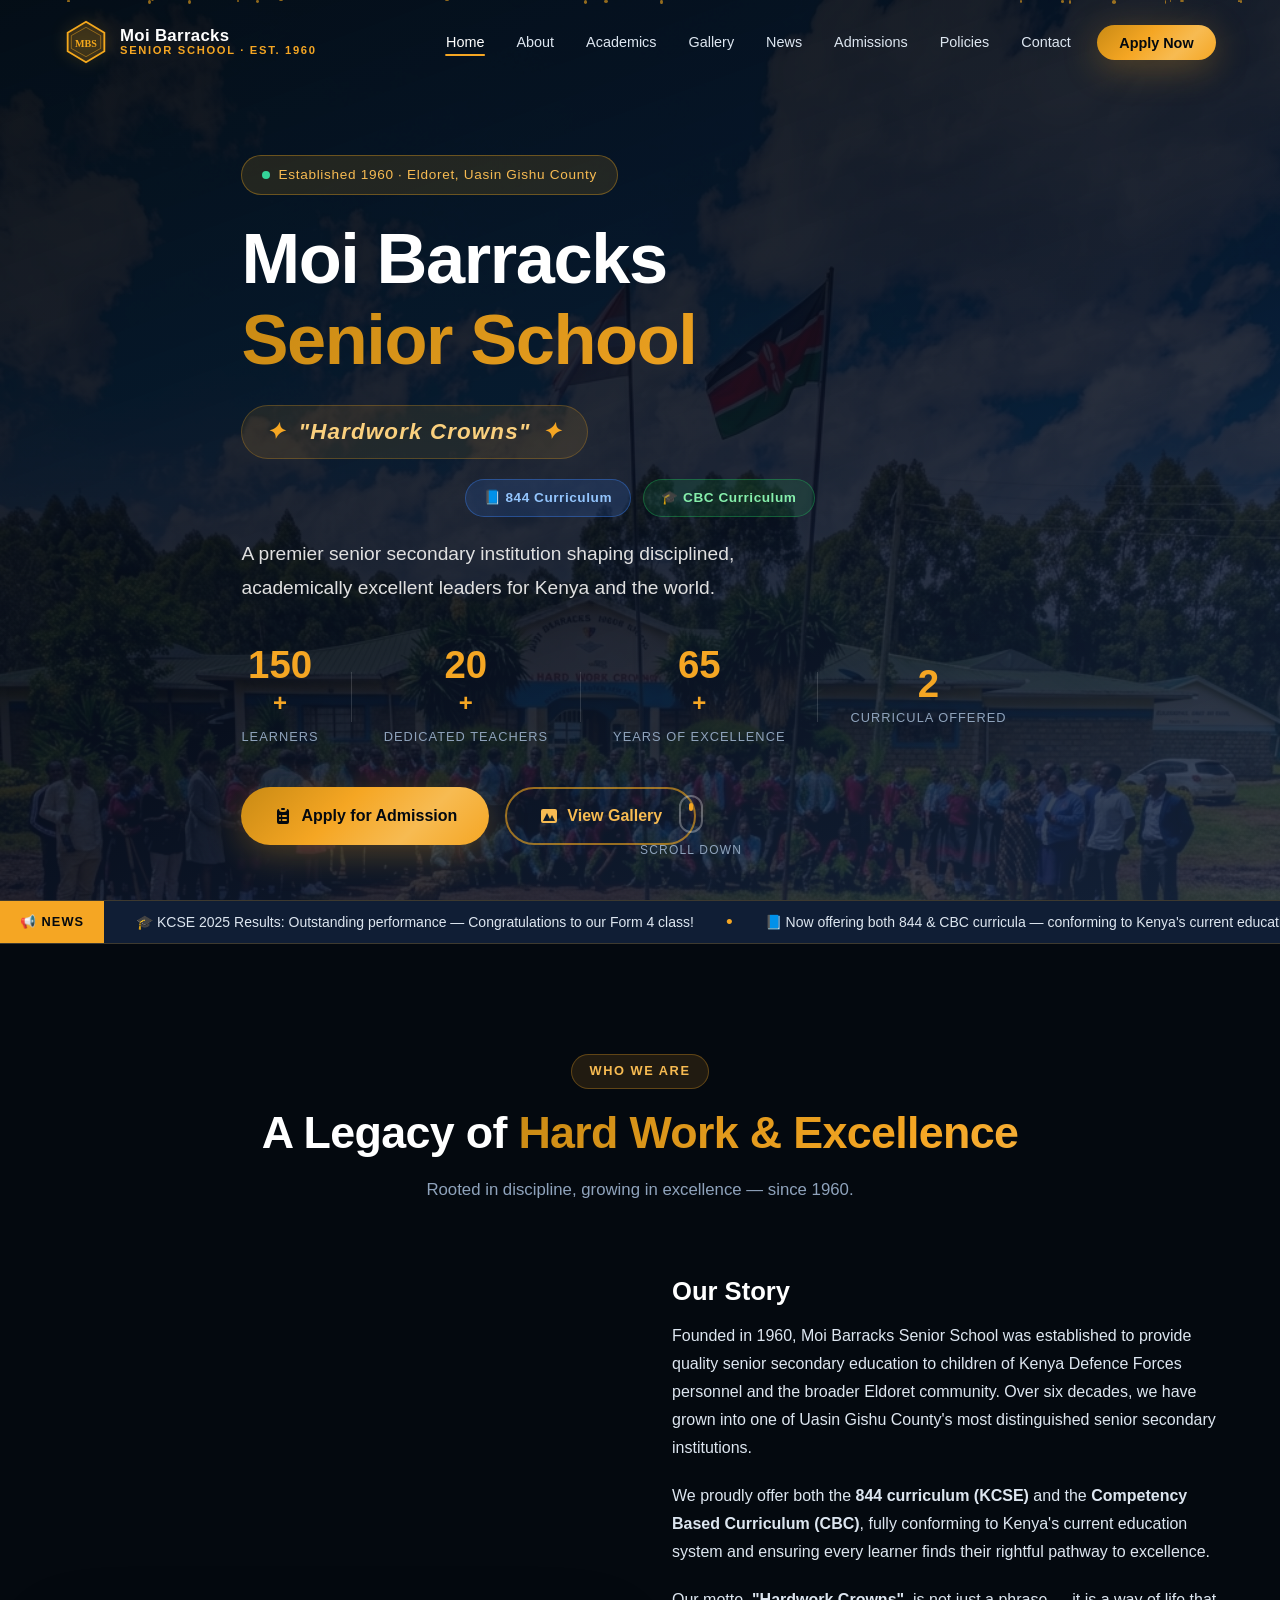
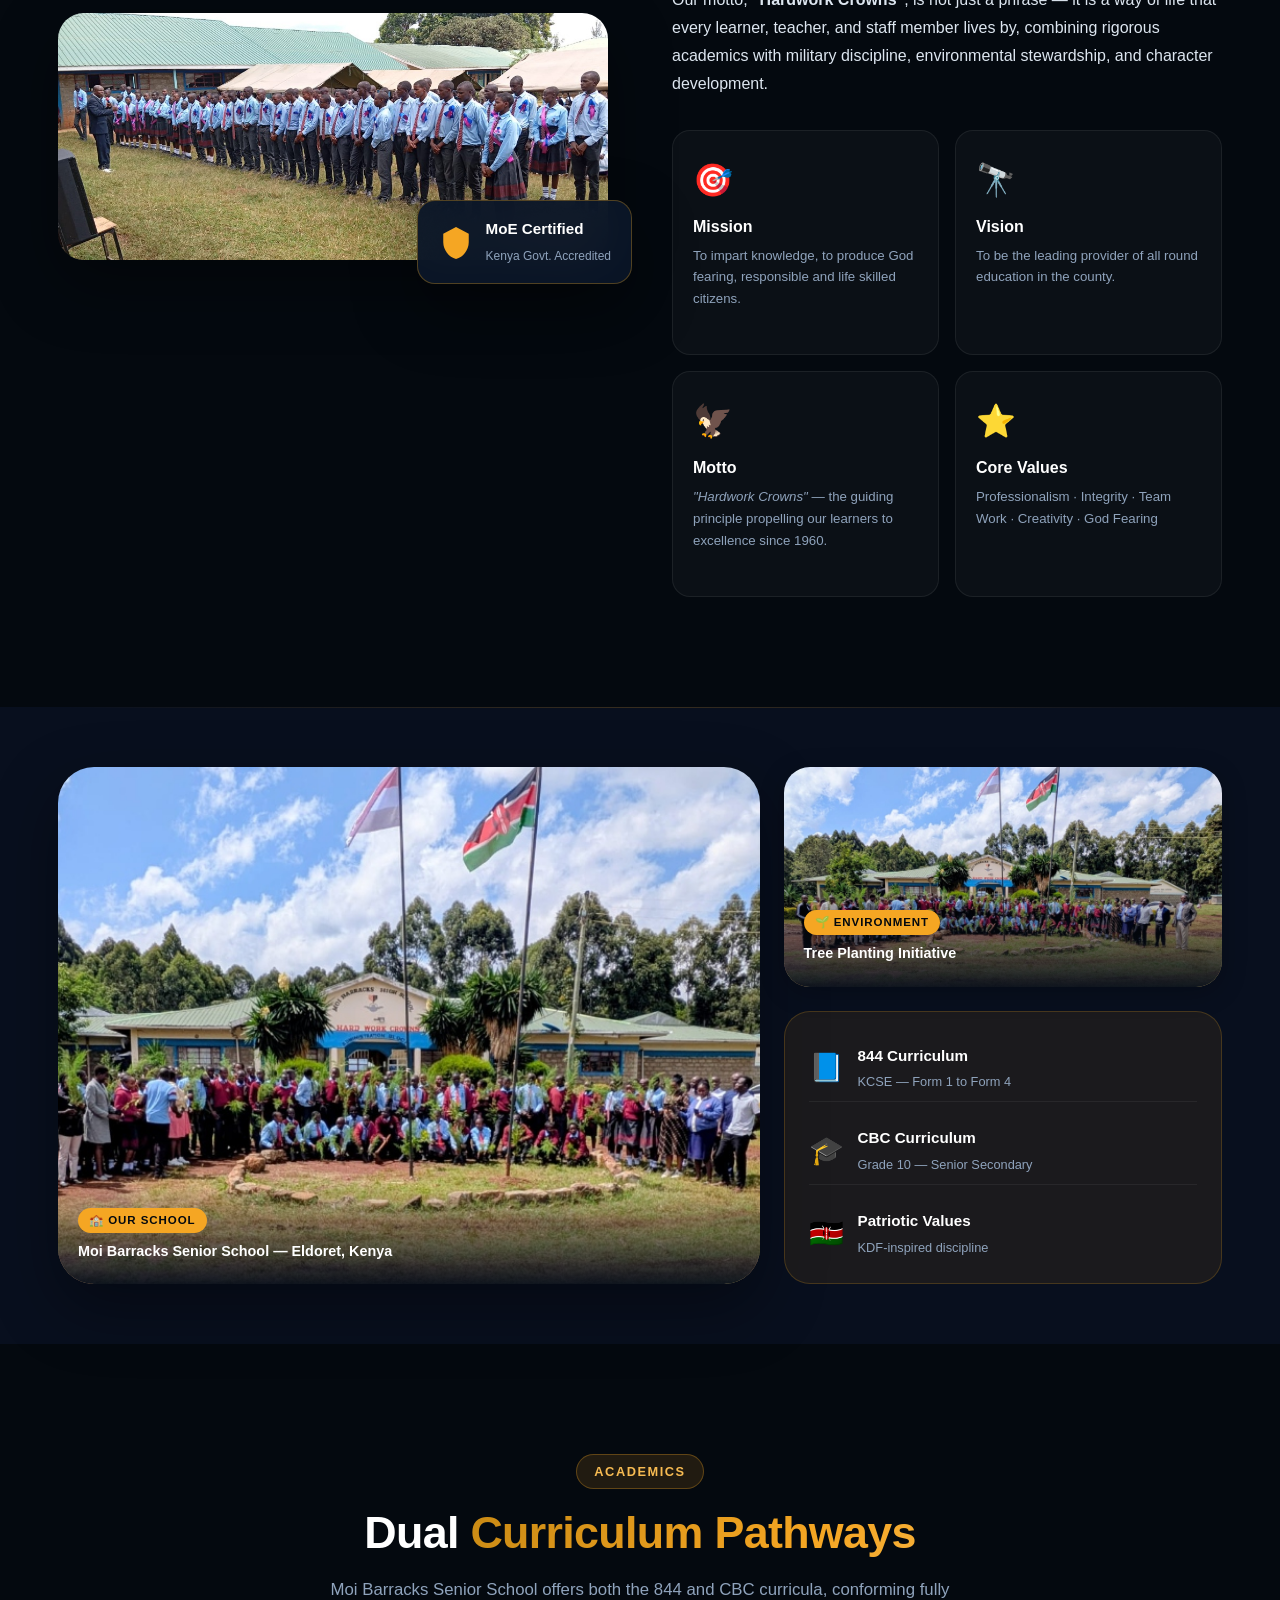
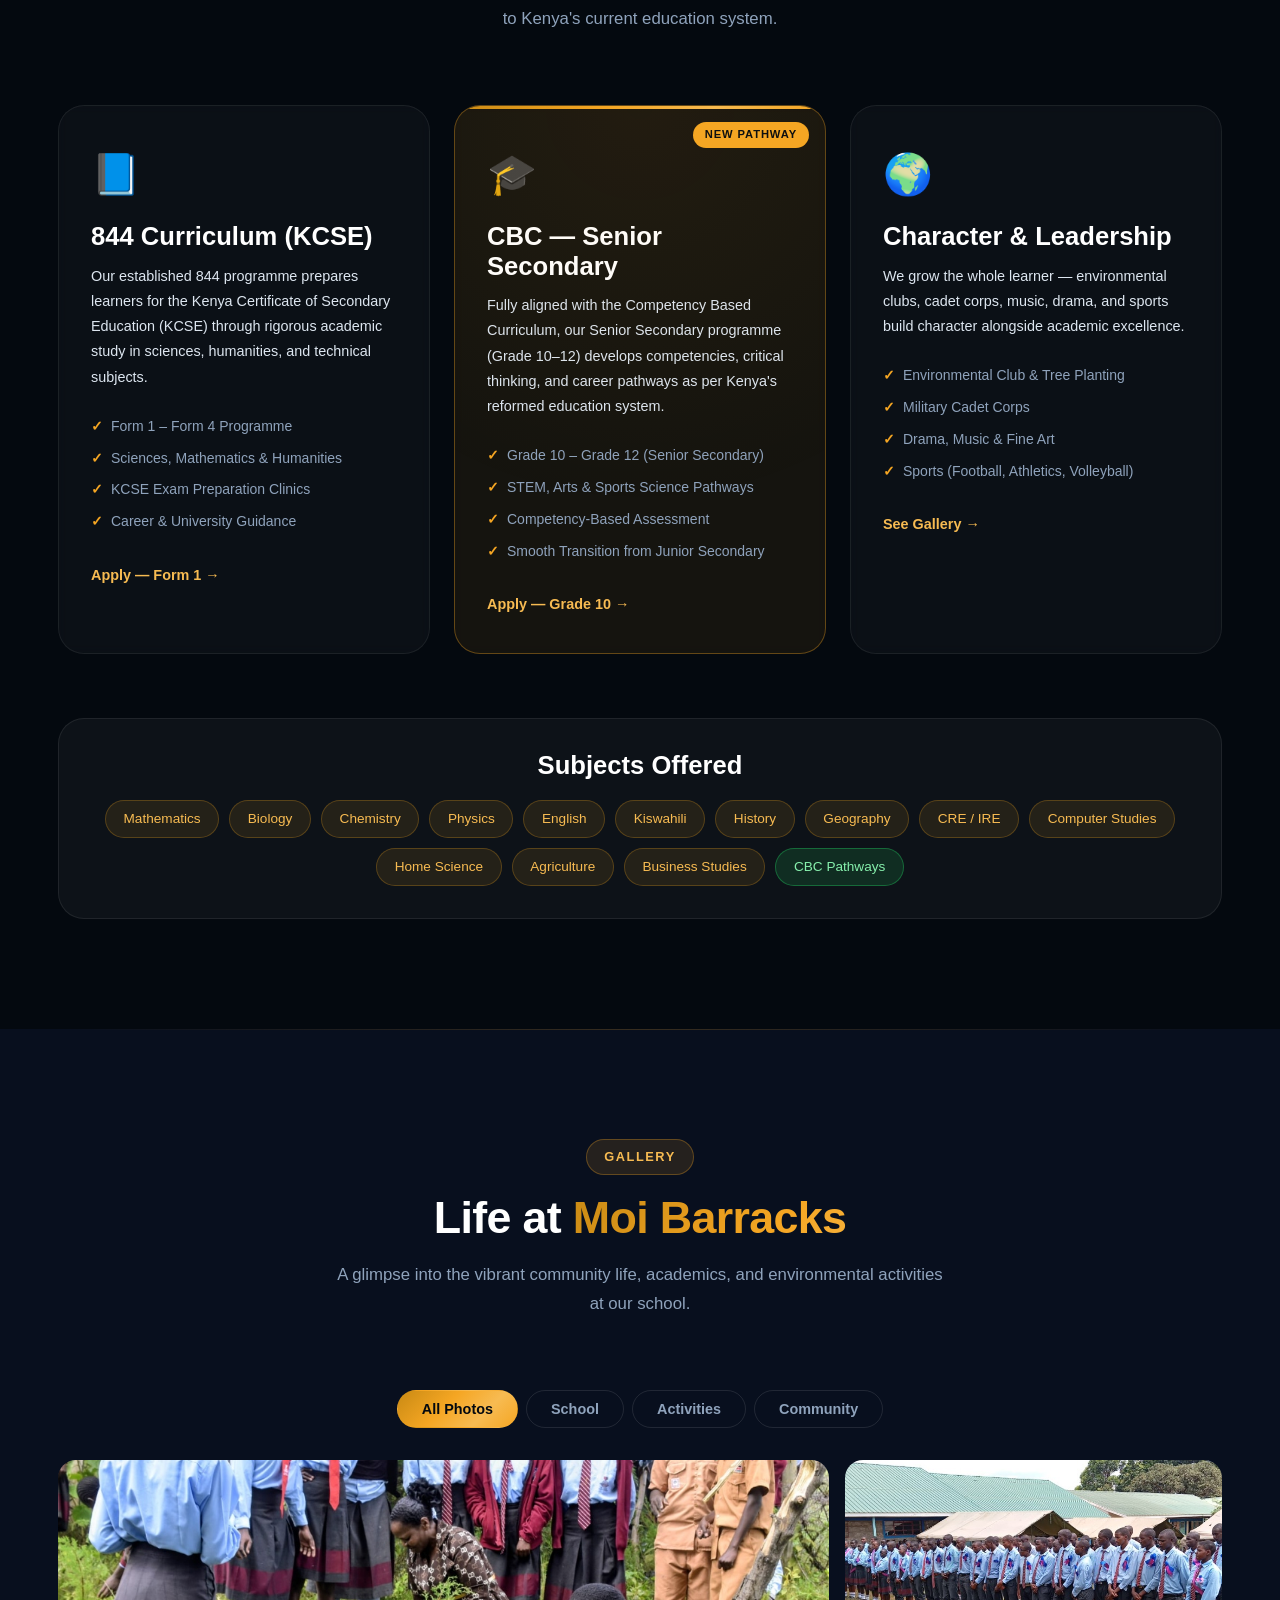
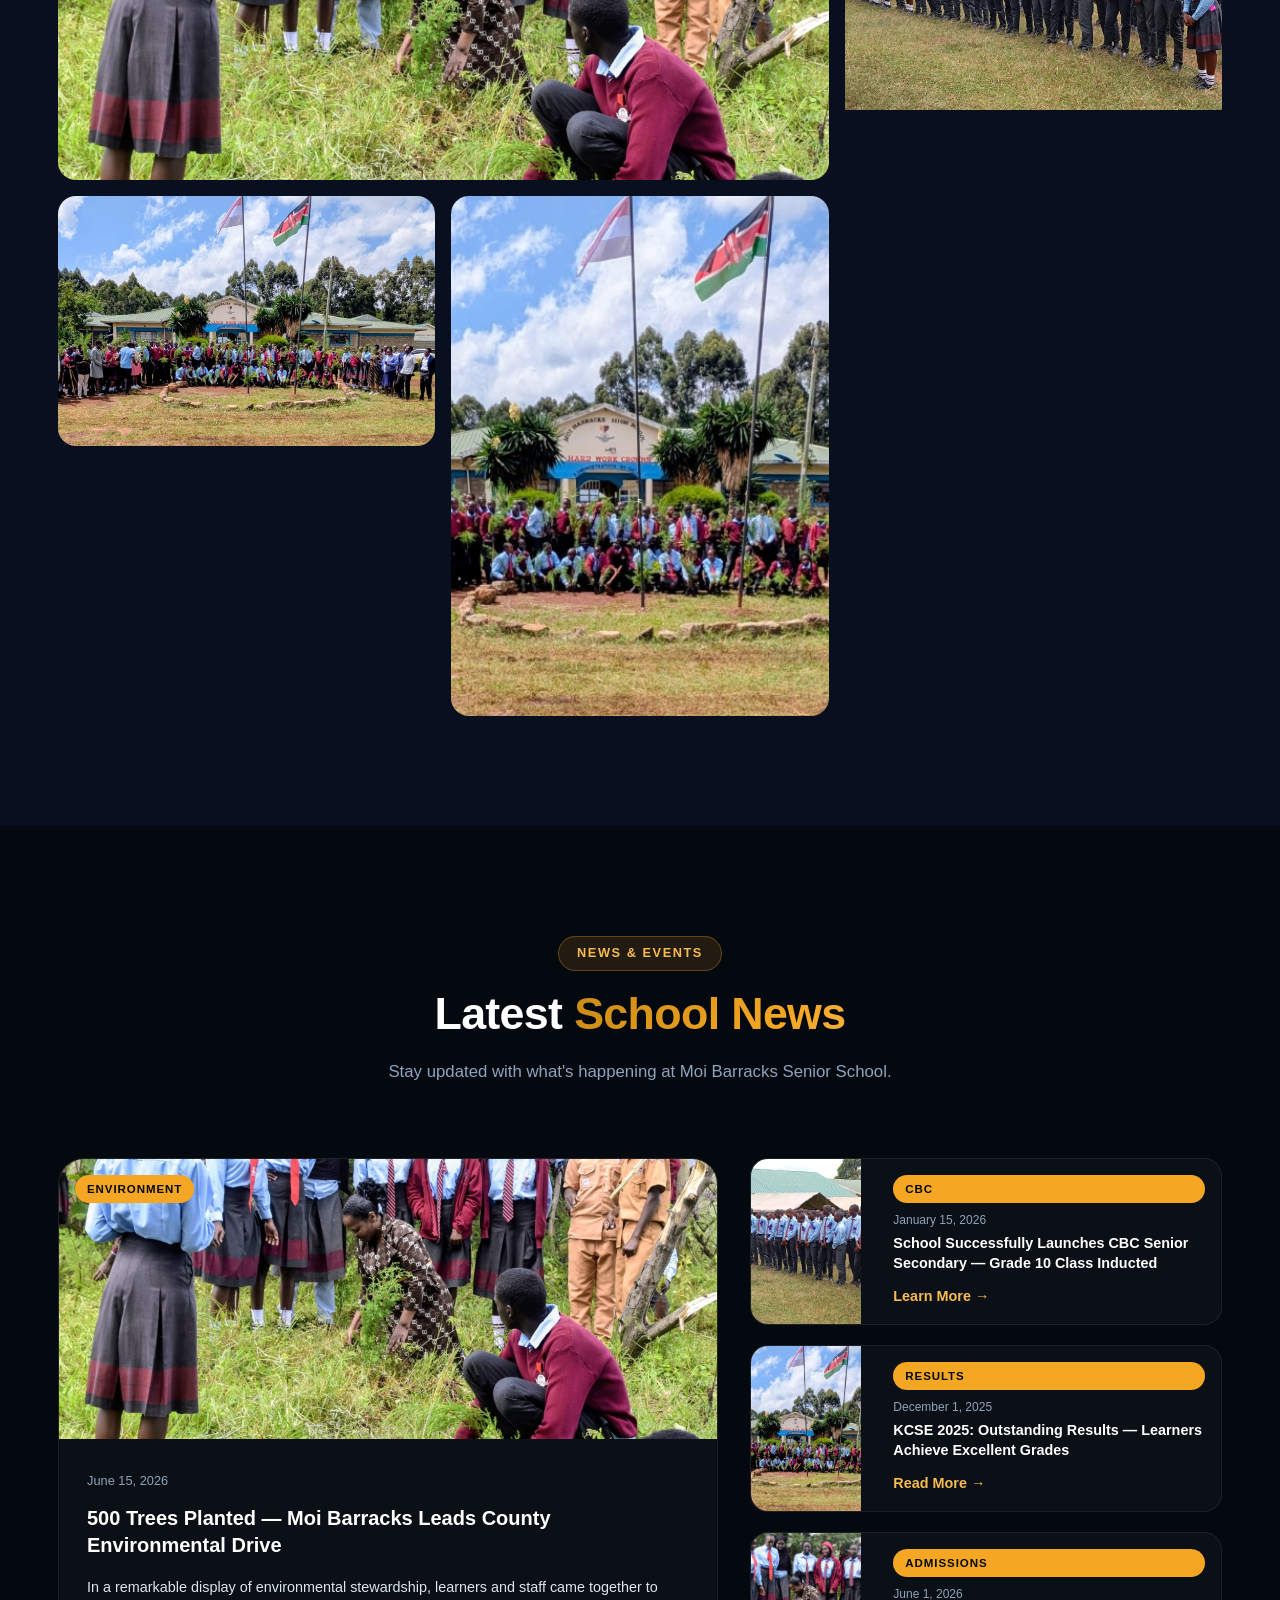
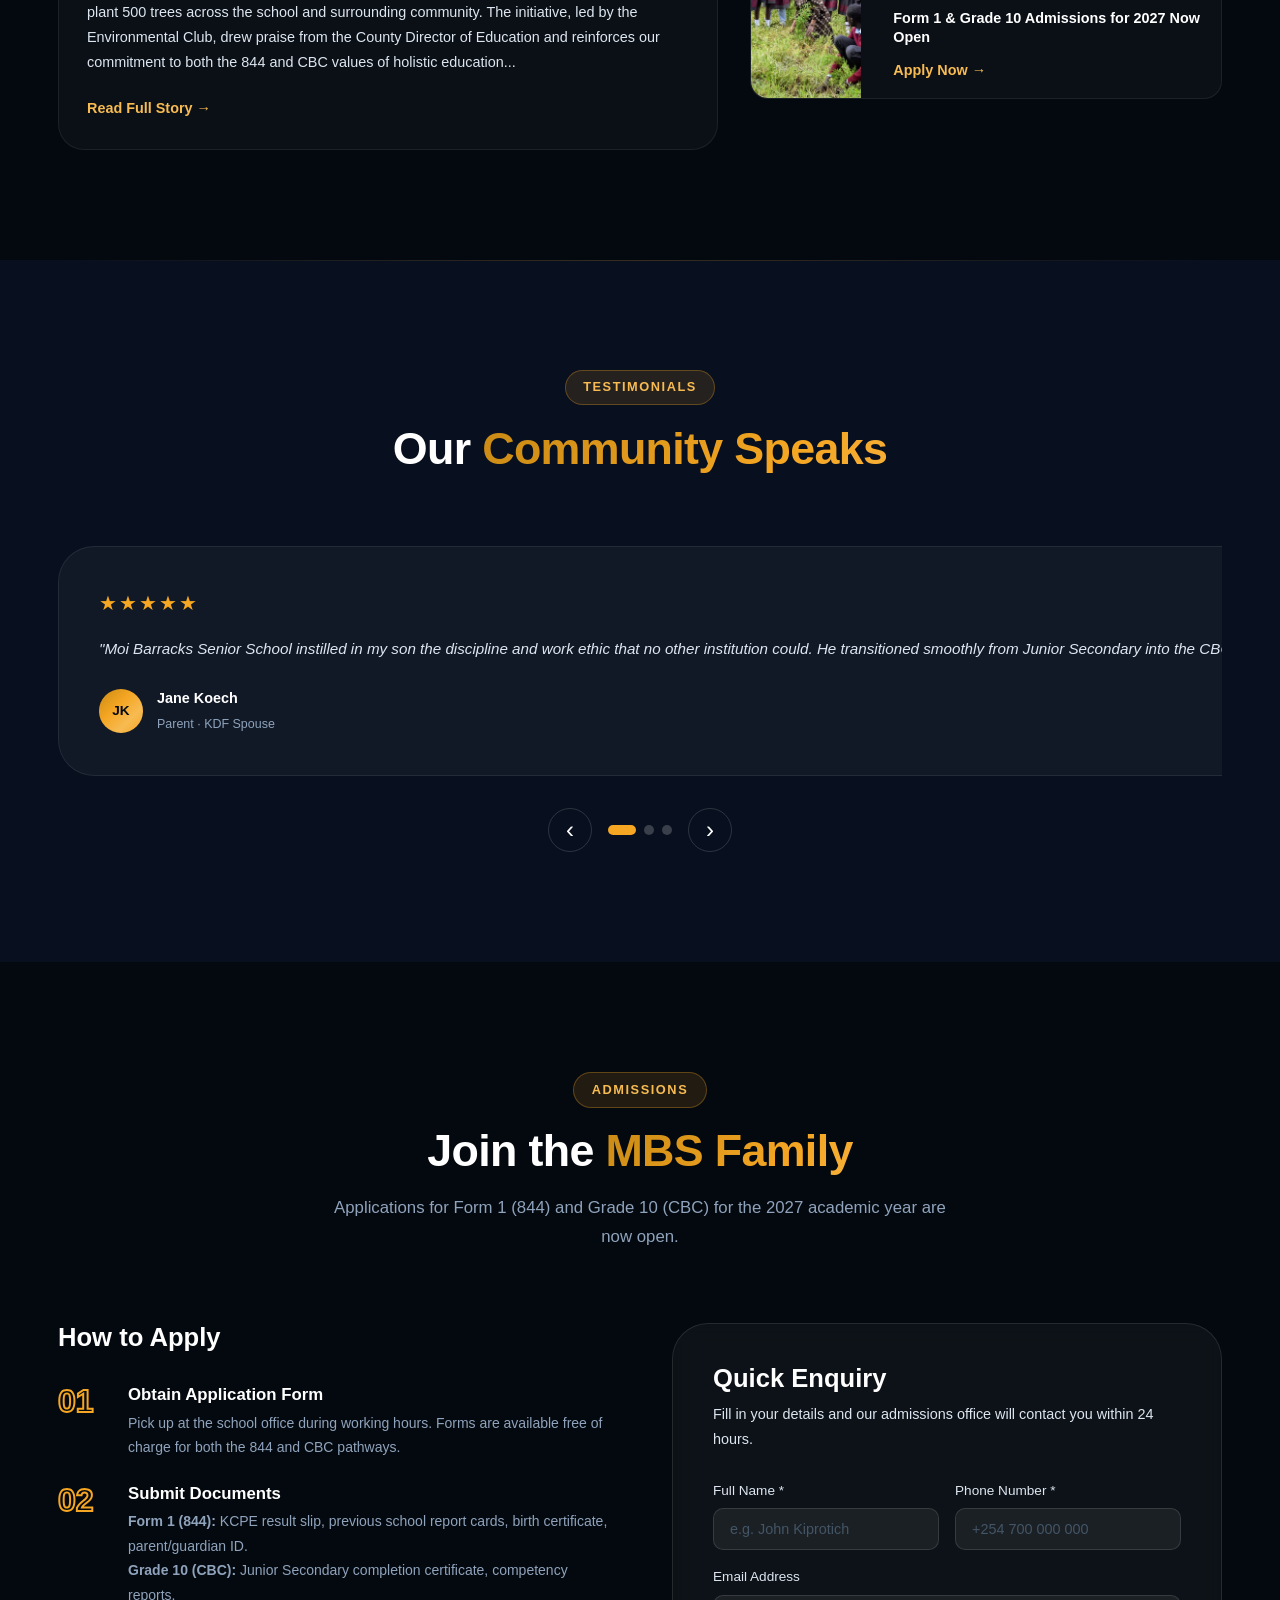
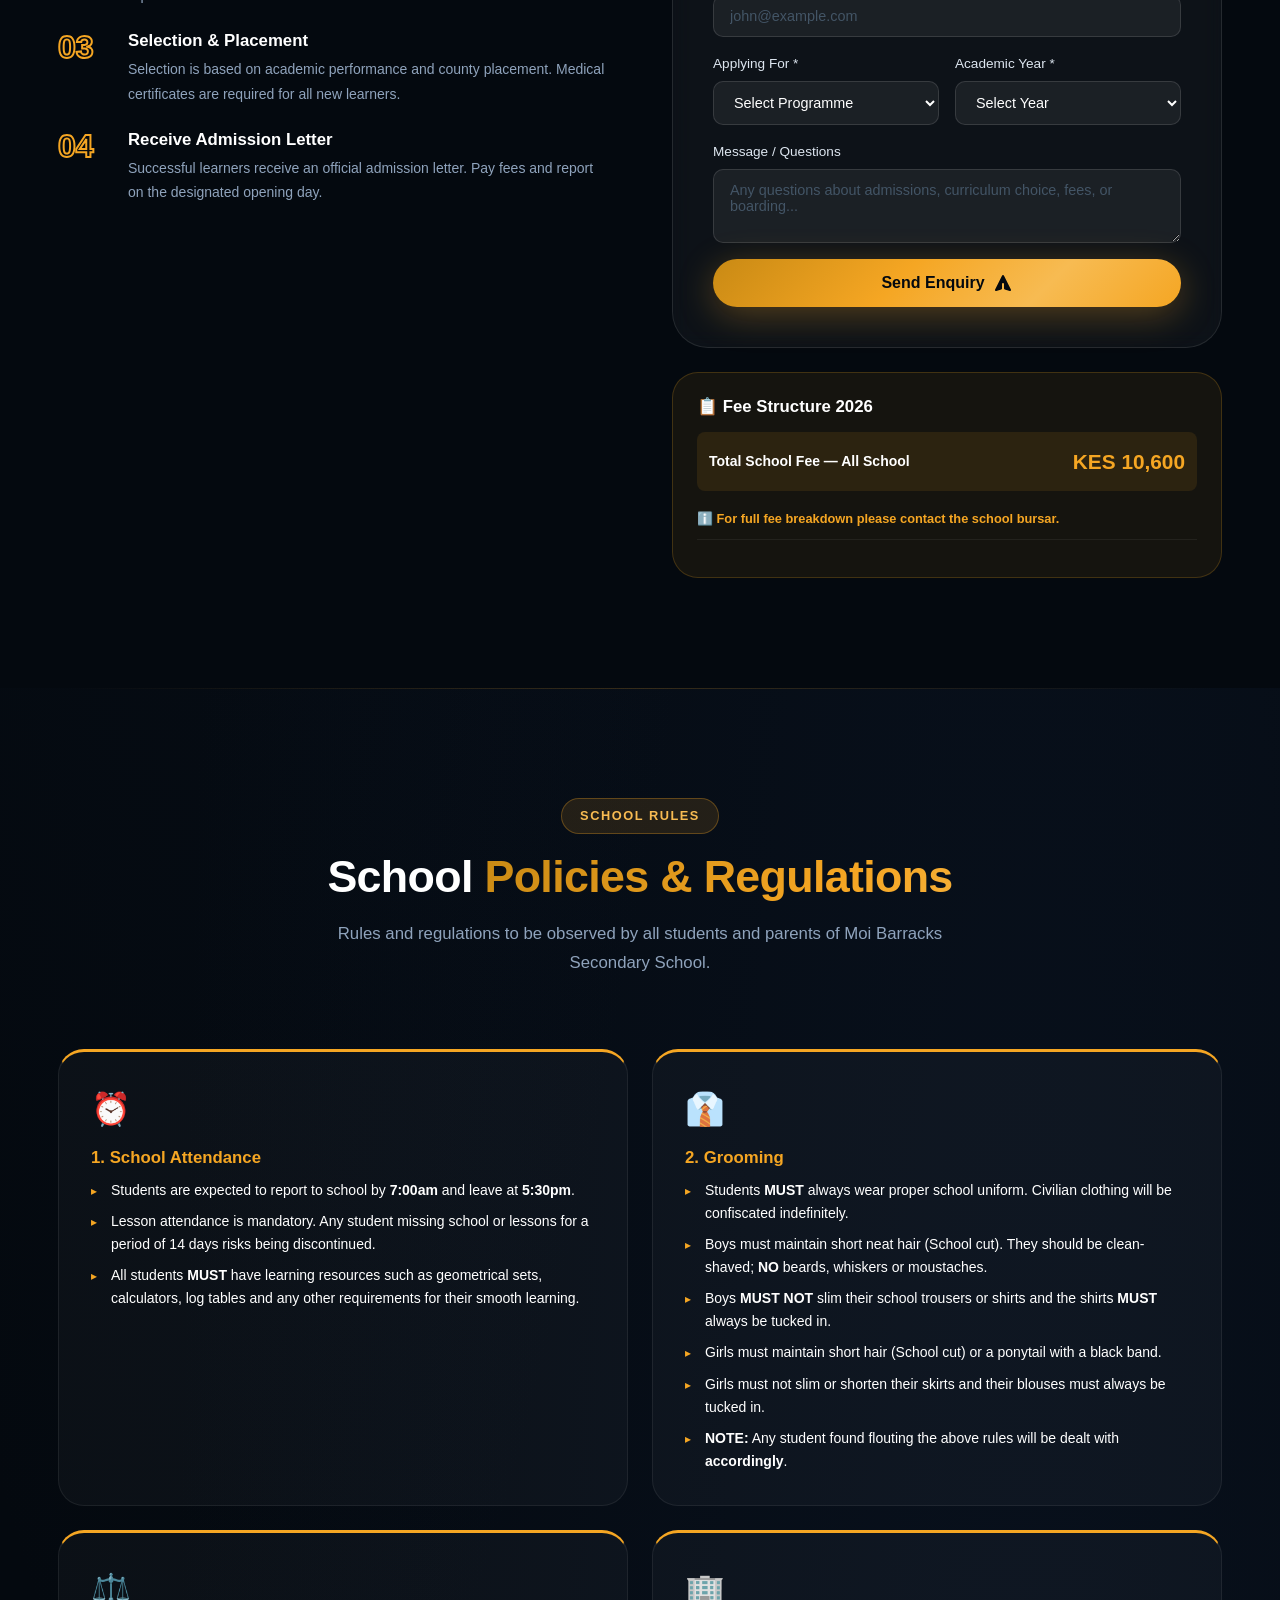
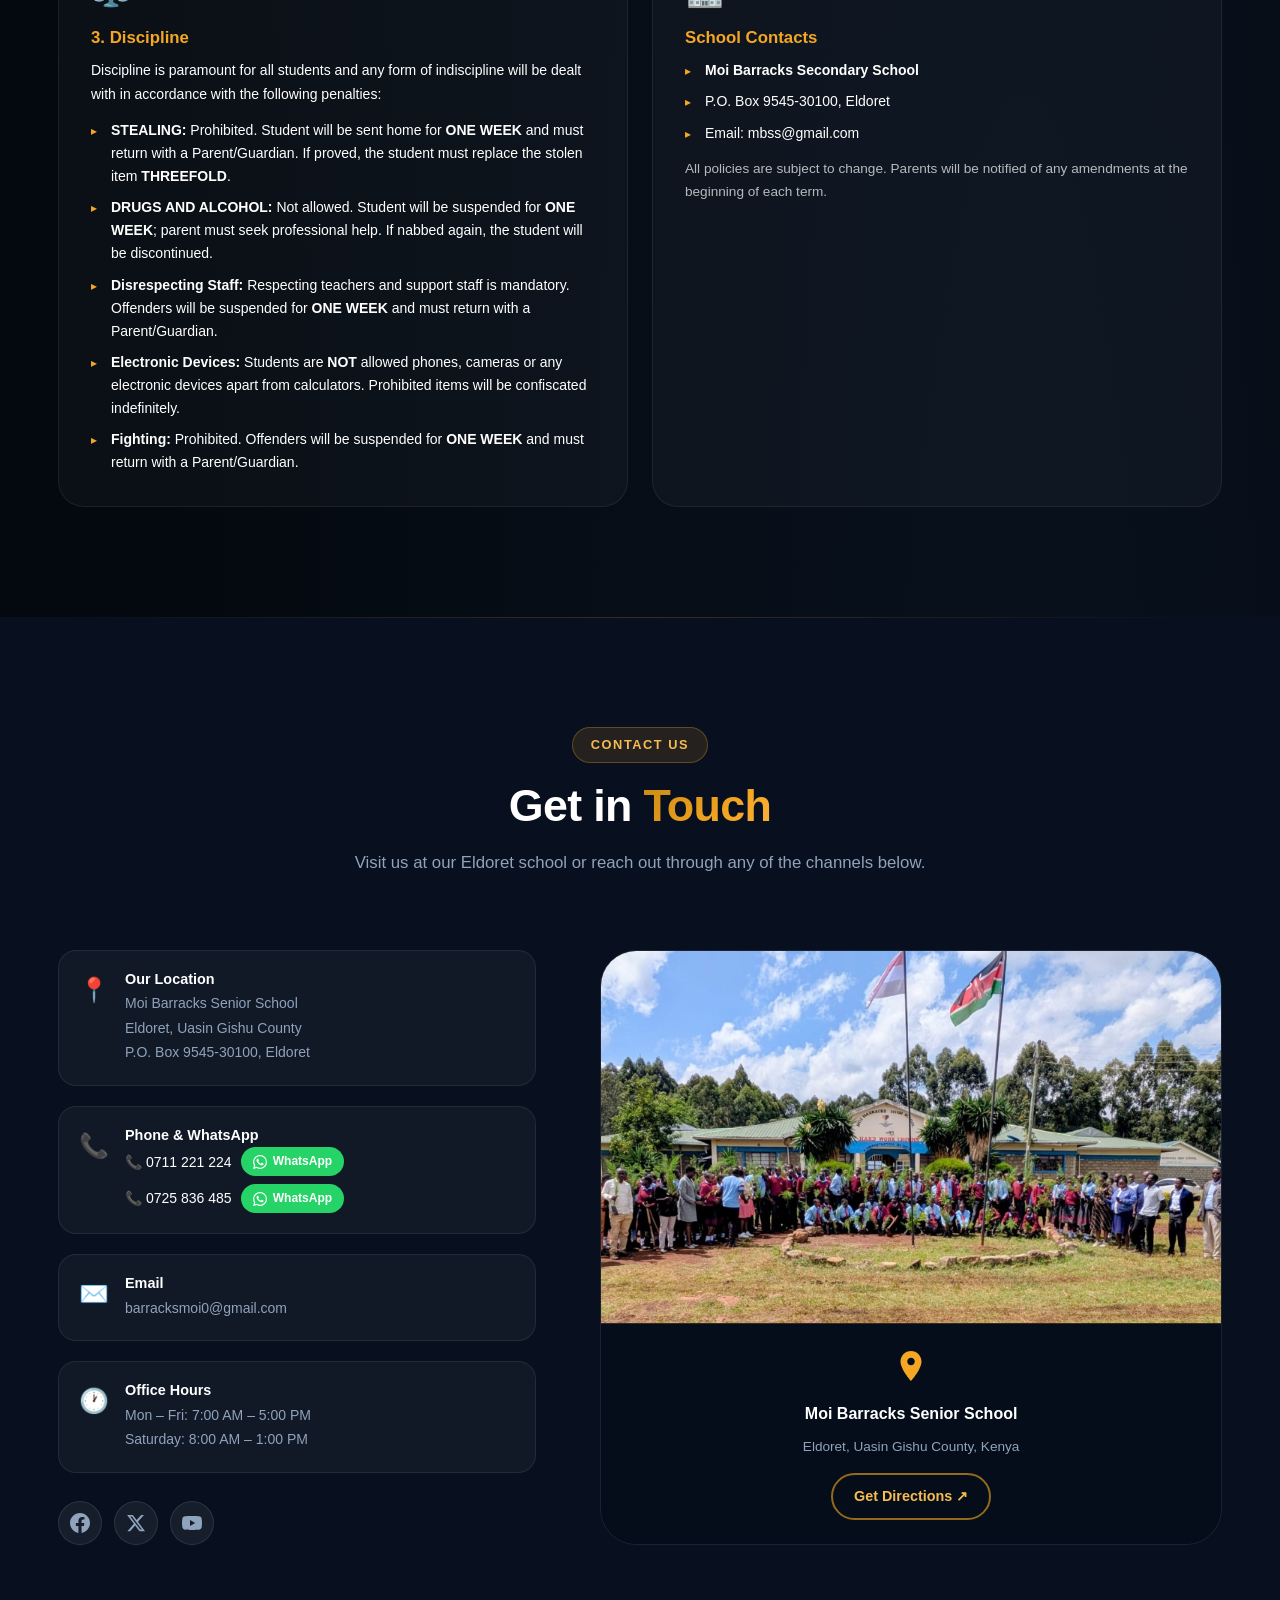
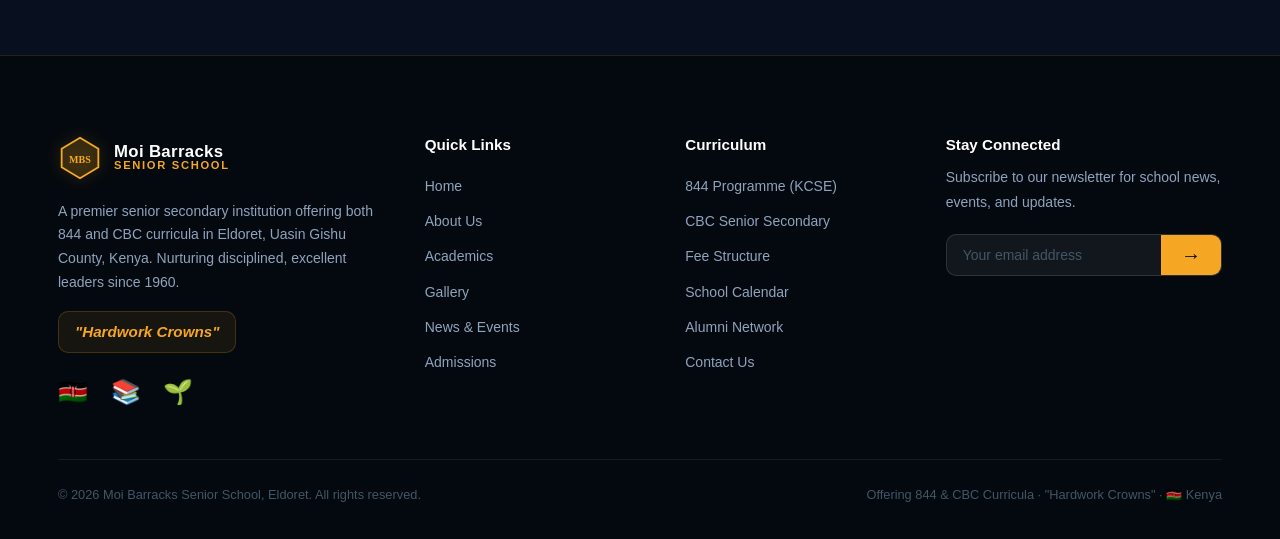
==== commit 861c3e5f: "fix: Correct Mission, Vision, Motto, Core Values from official school photos; revert unpurchased dom" ====
--- a/index.html
+++ b/index.html
@@ -10,19 +10,19 @@
   <meta name="referrer" content="strict-origin-when-cross-origin" />
 
   <!-- ===== SEO: Primary Meta ===== -->
-  <title>Moi Barracks Senior School | 844 &amp; CBC | Eldoret, Kenya — Hard Work Crowns</title>
+  <title>Moi Barracks Senior School | 844 &amp; CBC | Eldoret, Kenya — Hardwork Crowns</title>
   <meta name="description" content="Moi Barracks Senior School in Eldoret, Kenya offers both the 844 and CBC curricula. A premier senior secondary institution nurturing disciplined, academically excellent leaders. Admissions open — Form 1 &amp; Grade 10." />
   <meta name="keywords" content="Moi Barracks Senior School, Moi Barracks School Eldoret, CBC school Kenya, 844 curriculum Kenya, senior secondary school Eldoret, Uasin Gishu school, KDF school Kenya, school admissions Eldoret 2027, best school Eldoret" />
   <meta name="robots" content="index, follow" />
   <meta name="author" content="Moi Barracks Senior School" />
-  <link rel="canonical" href="https://www.moibarrackssenior.ke/" />
+  <link rel="canonical" href="https://serem8770-ux.github.io/Moi_Barracks_web/" />
 
   <!-- ===== SEO: Open Graph (Facebook, WhatsApp previews) ===== -->
   <meta property="og:type" content="website" />
-  <meta property="og:url" content="https://www.moibarrackssenior.ke/" />
+  <meta property="og:url" content="https://serem8770-ux.github.io/Moi_Barracks_web/" />
   <meta property="og:title" content="Moi Barracks Senior School | 844 &amp; CBC | Eldoret, Kenya" />
-  <meta property="og:description" content="Premier senior secondary school in Eldoret offering both 844 and CBC curricula. Hard Work Crowns — excellence through discipline since 1960." />
-  <meta property="og:image" content="https://www.moibarrackssenior.ke/images/campus_group.jpg" />
+  <meta property="og:description" content="Premier senior secondary school in Eldoret offering both 844 and CBC curricula. Hardwork Crowns — excellence through discipline since 1960." />
+  <meta property="og:image" content="https://serem8770-ux.github.io/Moi_Barracks_web/images/campus_group.jpg" />
   <meta property="og:image:width" content="1200" />
   <meta property="og:image:height" content="630" />
   <meta property="og:locale" content="en_KE" />
@@ -31,8 +31,8 @@
   <!-- ===== SEO: Twitter Card ===== -->
   <meta name="twitter:card" content="summary_large_image" />
   <meta name="twitter:title" content="Moi Barracks Senior School | Eldoret, Kenya" />
-  <meta name="twitter:description" content="Offering both 844 and CBC — a premier senior secondary in Eldoret. Hard Work Crowns." />
-  <meta name="twitter:image" content="https://www.moibarrackssenior.ke/images/campus_group.jpg" />
+  <meta name="twitter:description" content="Offering both 844 and CBC — a premier senior secondary in Eldoret. Hardwork Crowns." />
+  <meta name="twitter:image" content="https://serem8770-ux.github.io/Moi_Barracks_web/images/campus_group.jpg" />
 
   <!-- ===== SEO: Structured Data (JSON-LD) ===== -->
   <script type="application/ld+json">
@@ -41,10 +41,10 @@
     "@type": "HighSchool",
     "name": "Moi Barracks Senior School",
     "alternateName": "MBS Eldoret",
-    "description": "Moi Barracks Senior School is a premier senior secondary institution in Eldoret, Kenya offering both the 844 and CBC curricula. Motto: Hard Work Crowns.",
-    "url": "https://www.moibarrackssenior.ke/",
-    "logo": "https://www.moibarrackssenior.ke/images/campus_group.jpg",
-    "image": "https://www.moibarrackssenior.ke/images/campus_group.jpg",
+    "description": "Moi Barracks Senior School is a premier senior secondary institution in Eldoret, Kenya offering both the 844 and CBC curricula. Motto: Hardwork Crowns.",
+    "url": "https://serem8770-ux.github.io/Moi_Barracks_web/",
+    "logo": "https://serem8770-ux.github.io/Moi_Barracks_web/images/campus_group.jpg",
+    "image": "https://serem8770-ux.github.io/Moi_Barracks_web/images/campus_group.jpg",
     "telephone": ["+254711221224", "+254725836485"],
     "email": "barracksmoi0@gmail.com",
     "address": {
@@ -130,7 +130,7 @@
       </h1>
       <div class="hero-motto" id="hero-motto">
         <span class="motto-wings">✦</span>
-        <span class="motto-text">"Hard Work Crowns"</span>
+        <span class="motto-text">"Hardwork Crowns"</span>
         <span class="motto-wings">✦</span>
       </div>
       <div class="hero-curriculum-badges" id="hero-curriculum-badges" aria-label="Curriculum offered">
@@ -219,27 +219,27 @@
           <h3>Our Story</h3>
           <p>Founded in 1960, Moi Barracks Senior School was established to provide quality senior secondary education to children of Kenya Defence Forces personnel and the broader Eldoret community. Over six decades, we have grown into one of Uasin Gishu County's most distinguished senior secondary institutions.</p>
           <p>We proudly offer both the <strong>844 curriculum (KCSE)</strong> and the <strong>Competency Based Curriculum (CBC)</strong>, fully conforming to Kenya's current education system and ensuring every learner finds their rightful pathway to excellence.</p>
-          <p>Our motto, <strong>"Hard Work Crowns"</strong>, is not just a phrase — it is a way of life that every learner, teacher, and staff member lives by, combining rigorous academics with military discipline, environmental stewardship, and character development.</p>
+          <p>Our motto, <strong>"Hardwork Crowns"</strong>, is not just a phrase — it is a way of life that every learner, teacher, and staff member lives by, combining rigorous academics with military discipline, environmental stewardship, and character development.</p>
           <div class="pillars-grid">
             <div class="pillar-card" id="pillar-mission">
               <div class="pillar-icon">🎯</div>
               <h4>Mission</h4>
-              <p>To nurture disciplined, academically excellent, and environmentally responsible citizens through quality education in both 844 and CBC pathways.</p>
+              <p>To impart knowledge, to produce God fearing, responsible and life skilled citizens.</p>
             </div>
             <div class="pillar-card" id="pillar-vision">
               <div class="pillar-icon">🔭</div>
               <h4>Vision</h4>
-              <p>To be the leading senior secondary centre of educational excellence and national character development in the Rift Valley region.</p>
+              <p>To be the leading provider of all round education in the county.</p>
             </div>
             <div class="pillar-card" id="pillar-motto">
               <div class="pillar-icon">🦅</div>
               <h4>Motto</h4>
-              <p><em>"Hard Work Crowns"</em> — the guiding principle propelling our learners to excellence since 1960.</p>
+              <p><em>"Hardwork Crowns"</em> &mdash; the guiding principle propelling our learners to excellence since 1960.</p>
             </div>
             <div class="pillar-card" id="pillar-values">
               <div class="pillar-icon">⭐</div>
               <h4>Core Values</h4>
-              <p>Integrity · Discipline · Excellence · Environmental Care · Service · Patriotism</p>
+              <p>Professionalism &middot; Integrity &middot; Team Work &middot; Creativity &middot; God Fearing</p>
             </div>
           </div>
         </div>
@@ -380,7 +380,7 @@
       <div class="gallery-grid" id="gallery-grid">
         <div class="gallery-item gallery-item-wide" data-category="school" id="gi-assembly">
           <img src="images/campus_group.jpg" alt="Moi Barracks Senior School full assembly with Kenyan flag" loading="lazy" />
-          <div class="gallery-overlay"><span>Full School Assembly — Hard Work Crowns</span></div>
+          <div class="gallery-overlay"><span>Full School Assembly — Hardwork Crowns</span></div>
         </div>
         <div class="gallery-item" data-category="community" id="gi-parade">
           <img src="images/students_parade.jpg" alt="Moi Barracks Senior School learners in parade formation" loading="lazy" />
@@ -463,7 +463,7 @@
         <div class="testi-track" id="testi-track">
           <div class="testi-card" id="testi-1">
             <div class="testi-stars" aria-label="5 star rating">★★★★★</div>
-            <p>"Moi Barracks Senior School instilled in my son the discipline and work ethic that no other institution could. He transitioned smoothly from Junior Secondary into the CBC pathway and is thriving. The motto 'Hard Work Crowns' is truly lived here!"</p>
+            <p>"Moi Barracks Senior School instilled in my son the discipline and work ethic that no other institution could. He transitioned smoothly from Junior Secondary into the CBC pathway and is thriving. The motto 'Hardwork Crowns' is truly lived here!"</p>
             <div class="testi-author">
               <div class="testi-avatar" aria-hidden="true">JK</div>
               <div><strong>Jane Koech</strong><span>Parent · KDF Spouse</span></div>
@@ -759,7 +759,7 @@
               </div>
             </div>
             <p>A premier senior secondary institution offering both 844 and CBC curricula in Eldoret, Uasin Gishu County, Kenya. Nurturing disciplined, excellent leaders since 1960.</p>
-            <div class="footer-motto">"Hard Work Crowns"</div>
+            <div class="footer-motto">"Hardwork Crowns"</div>
             <div class="footer-flags" aria-hidden="true">
               <span title="Kenya">🇰🇪</span>
               <span title="Education">📚</span>
@@ -800,7 +800,7 @@
         </div>
         <div class="footer-bottom">
           <p>© <span id="copyright-year"></span> Moi Barracks Senior School, Eldoret. All rights reserved.</p>
-          <p>Offering 844 &amp; CBC Curricula · "Hard Work Crowns" · 🇰🇪 Kenya</p>
+          <p>Offering 844 &amp; CBC Curricula · "Hardwork Crowns" · 🇰🇪 Kenya</p>
         </div>
       </div>
     </div>
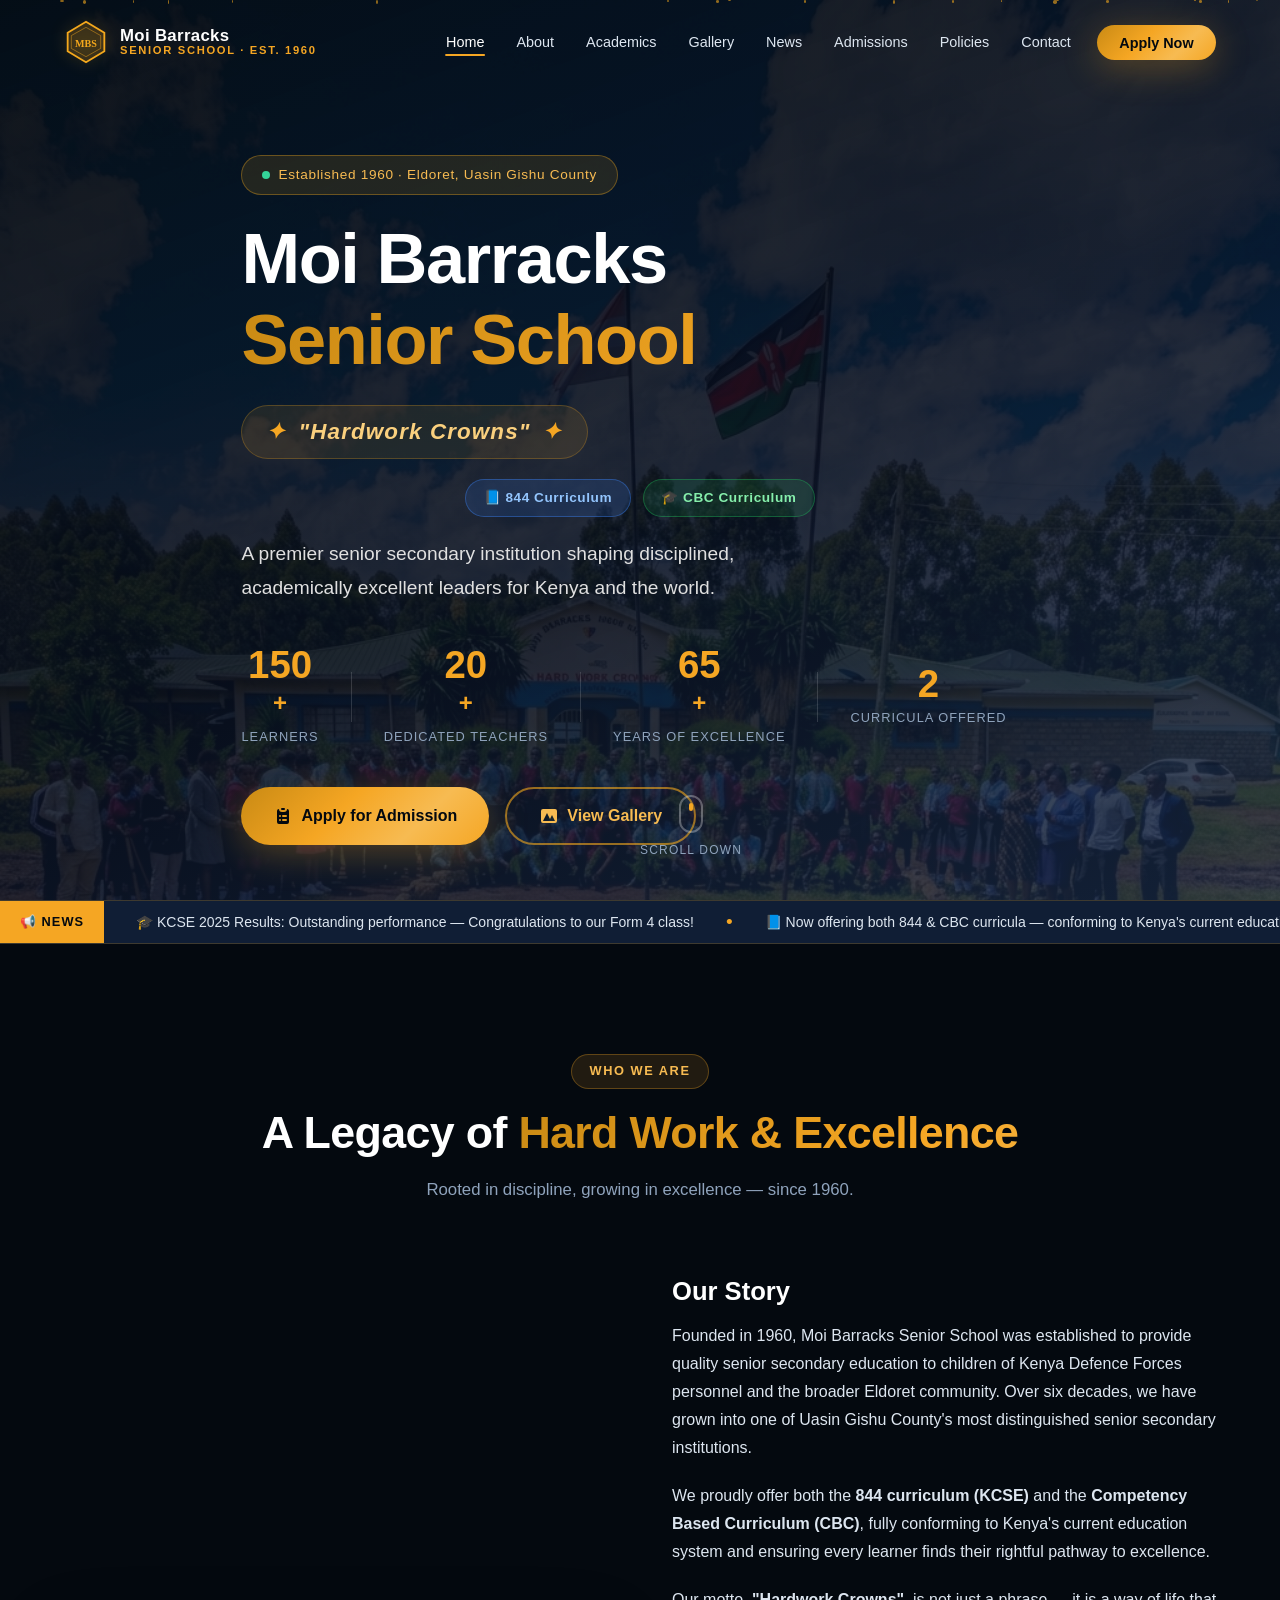
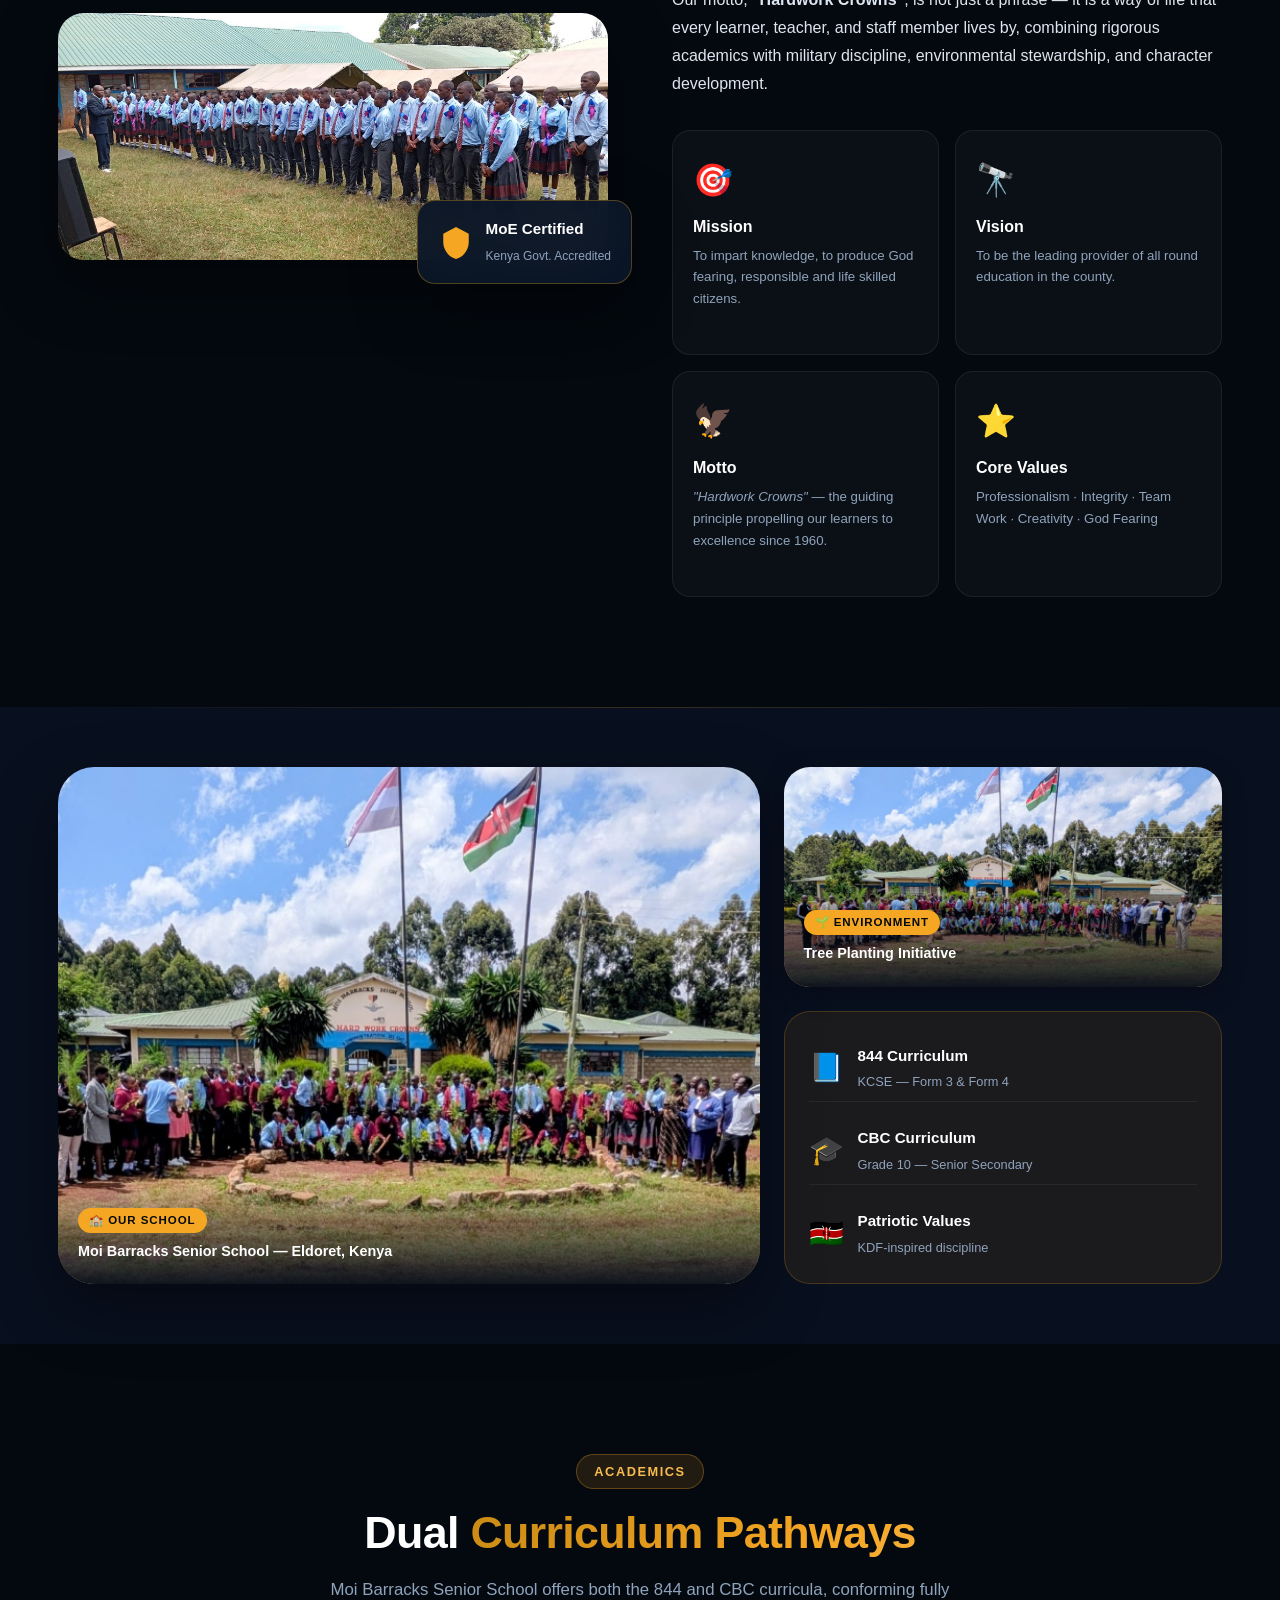
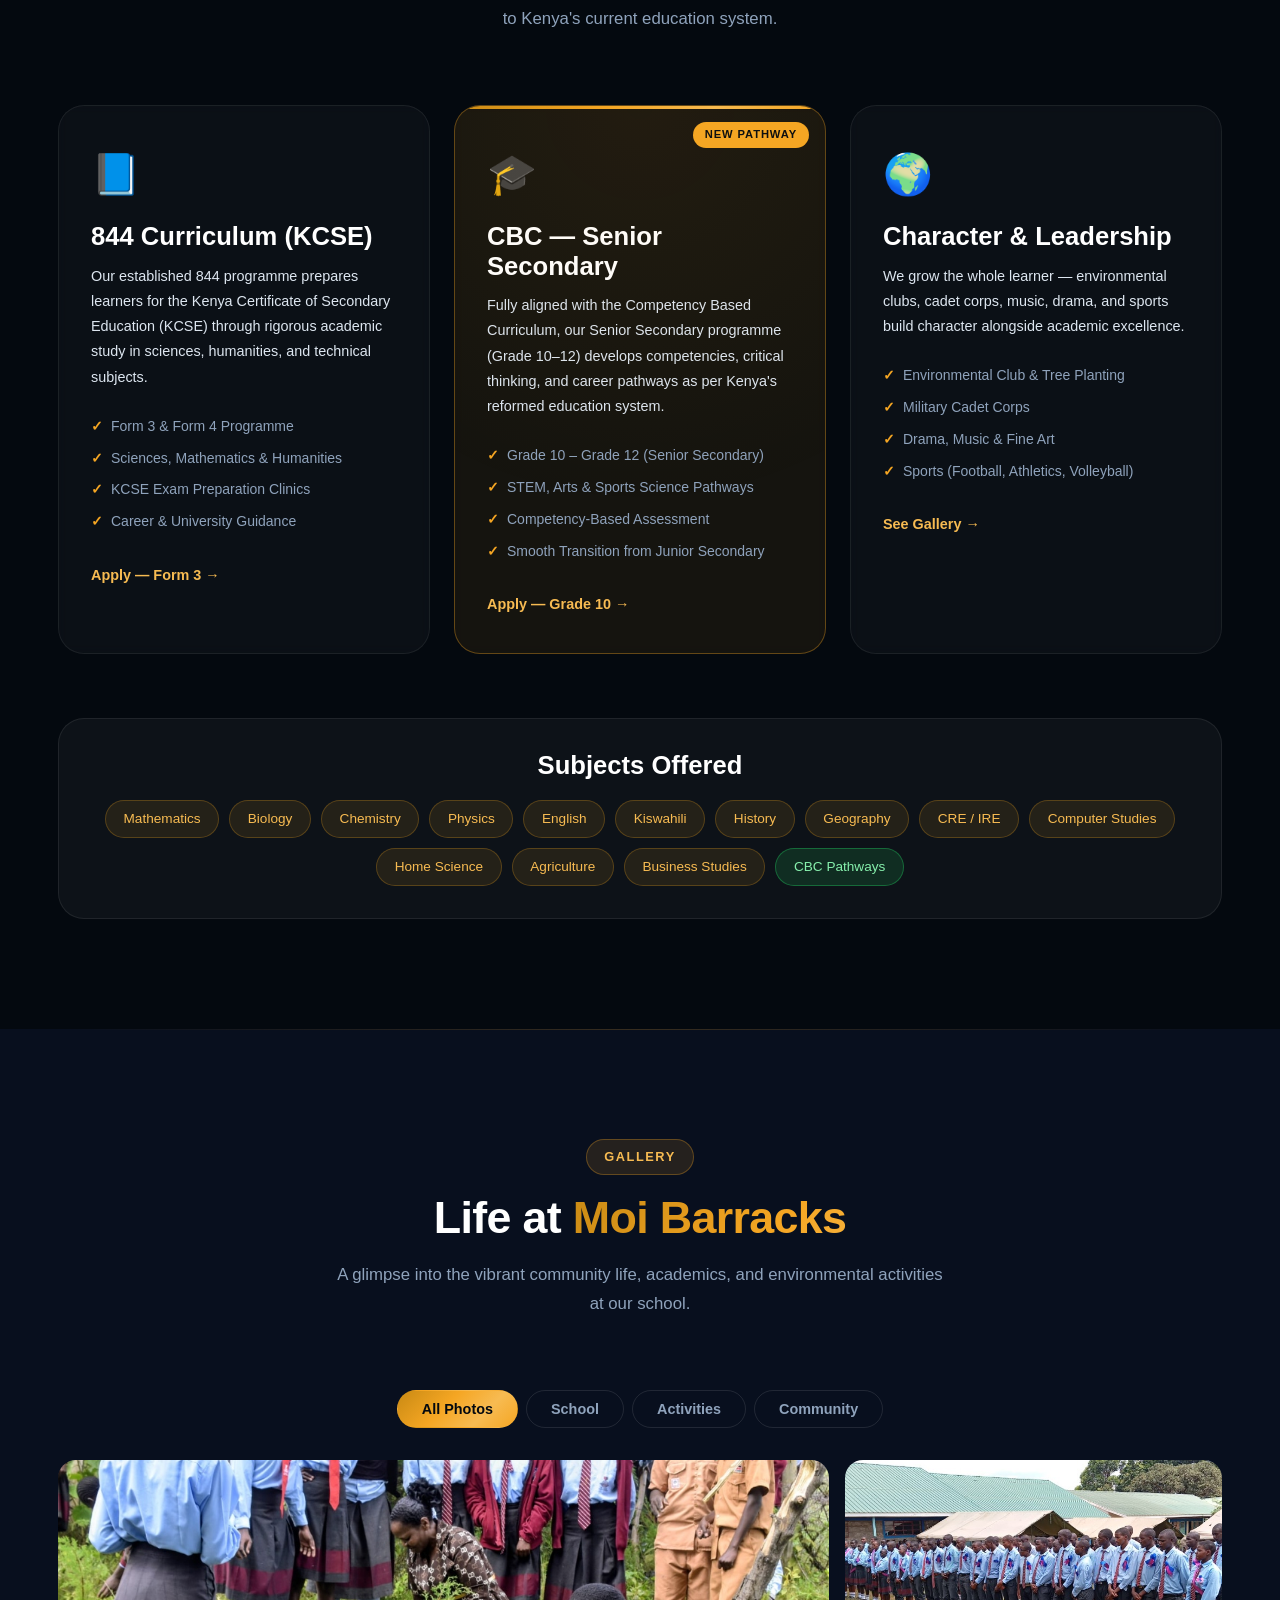
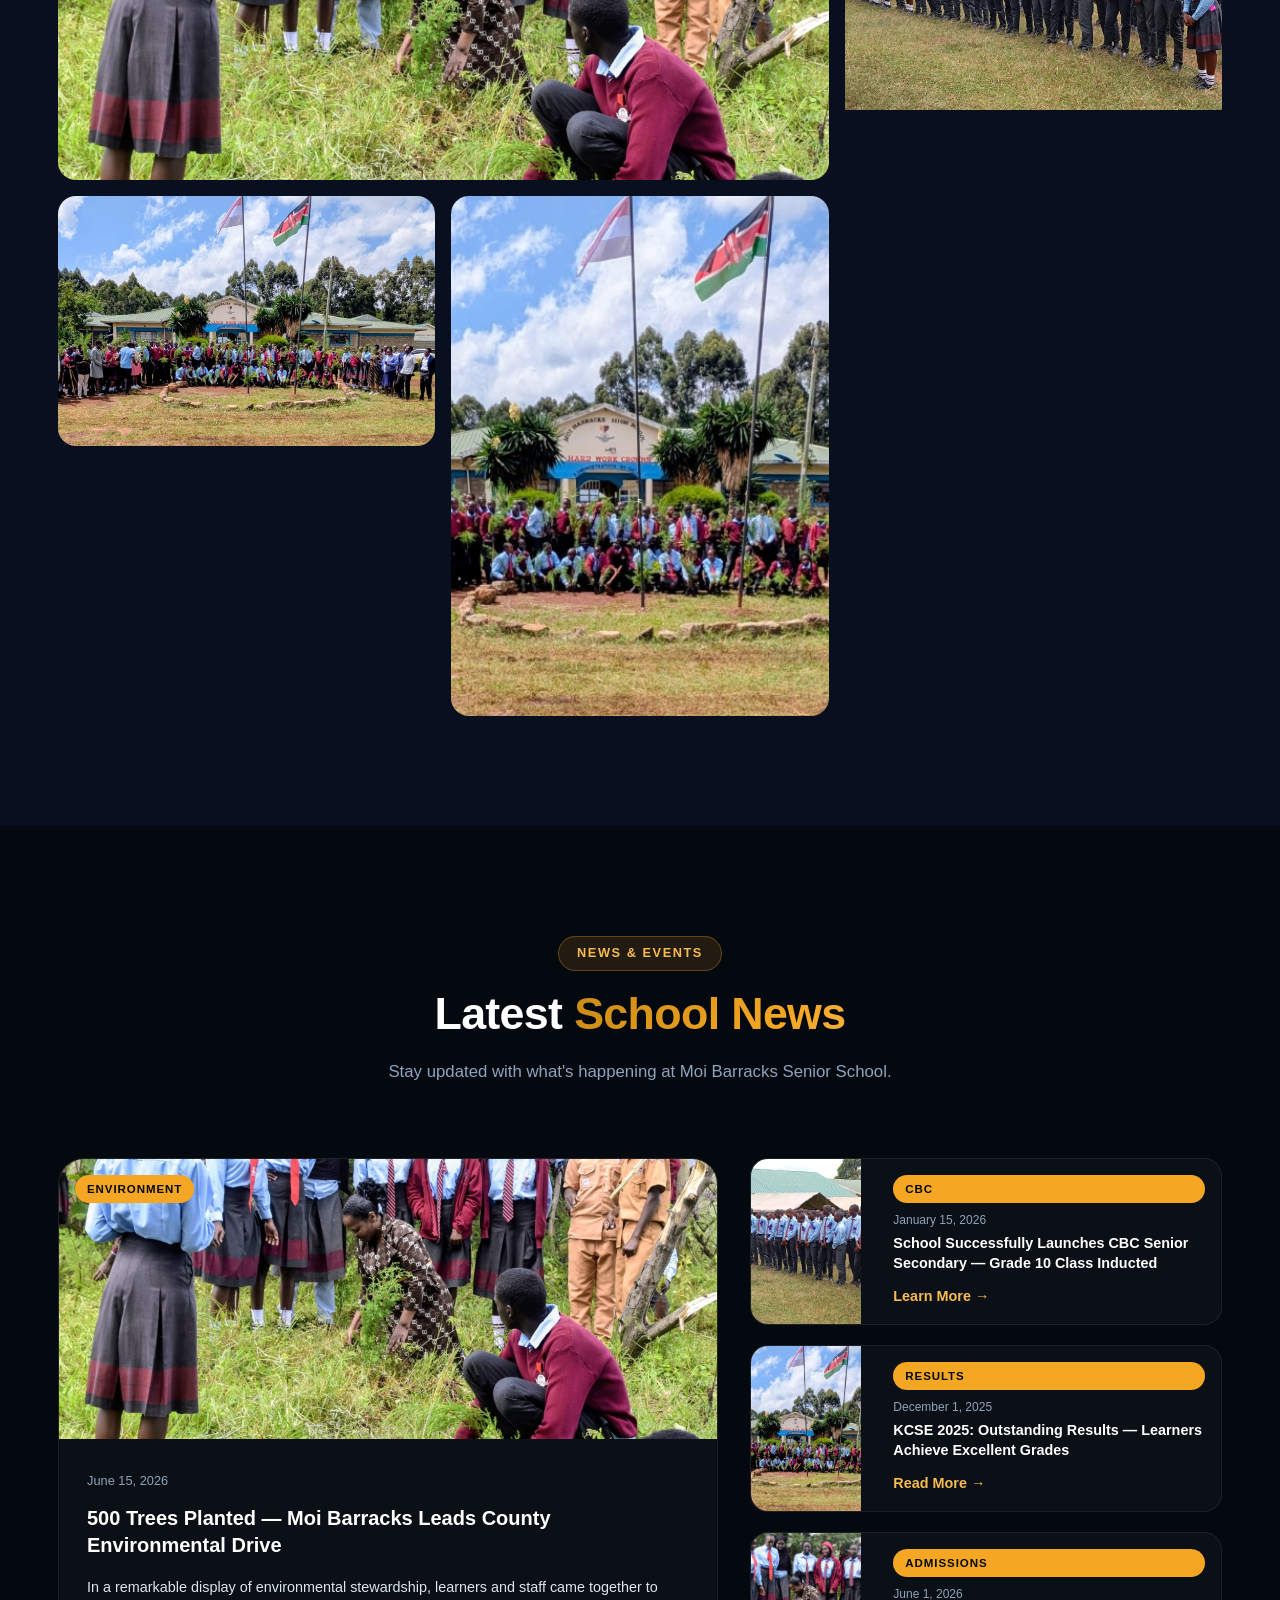
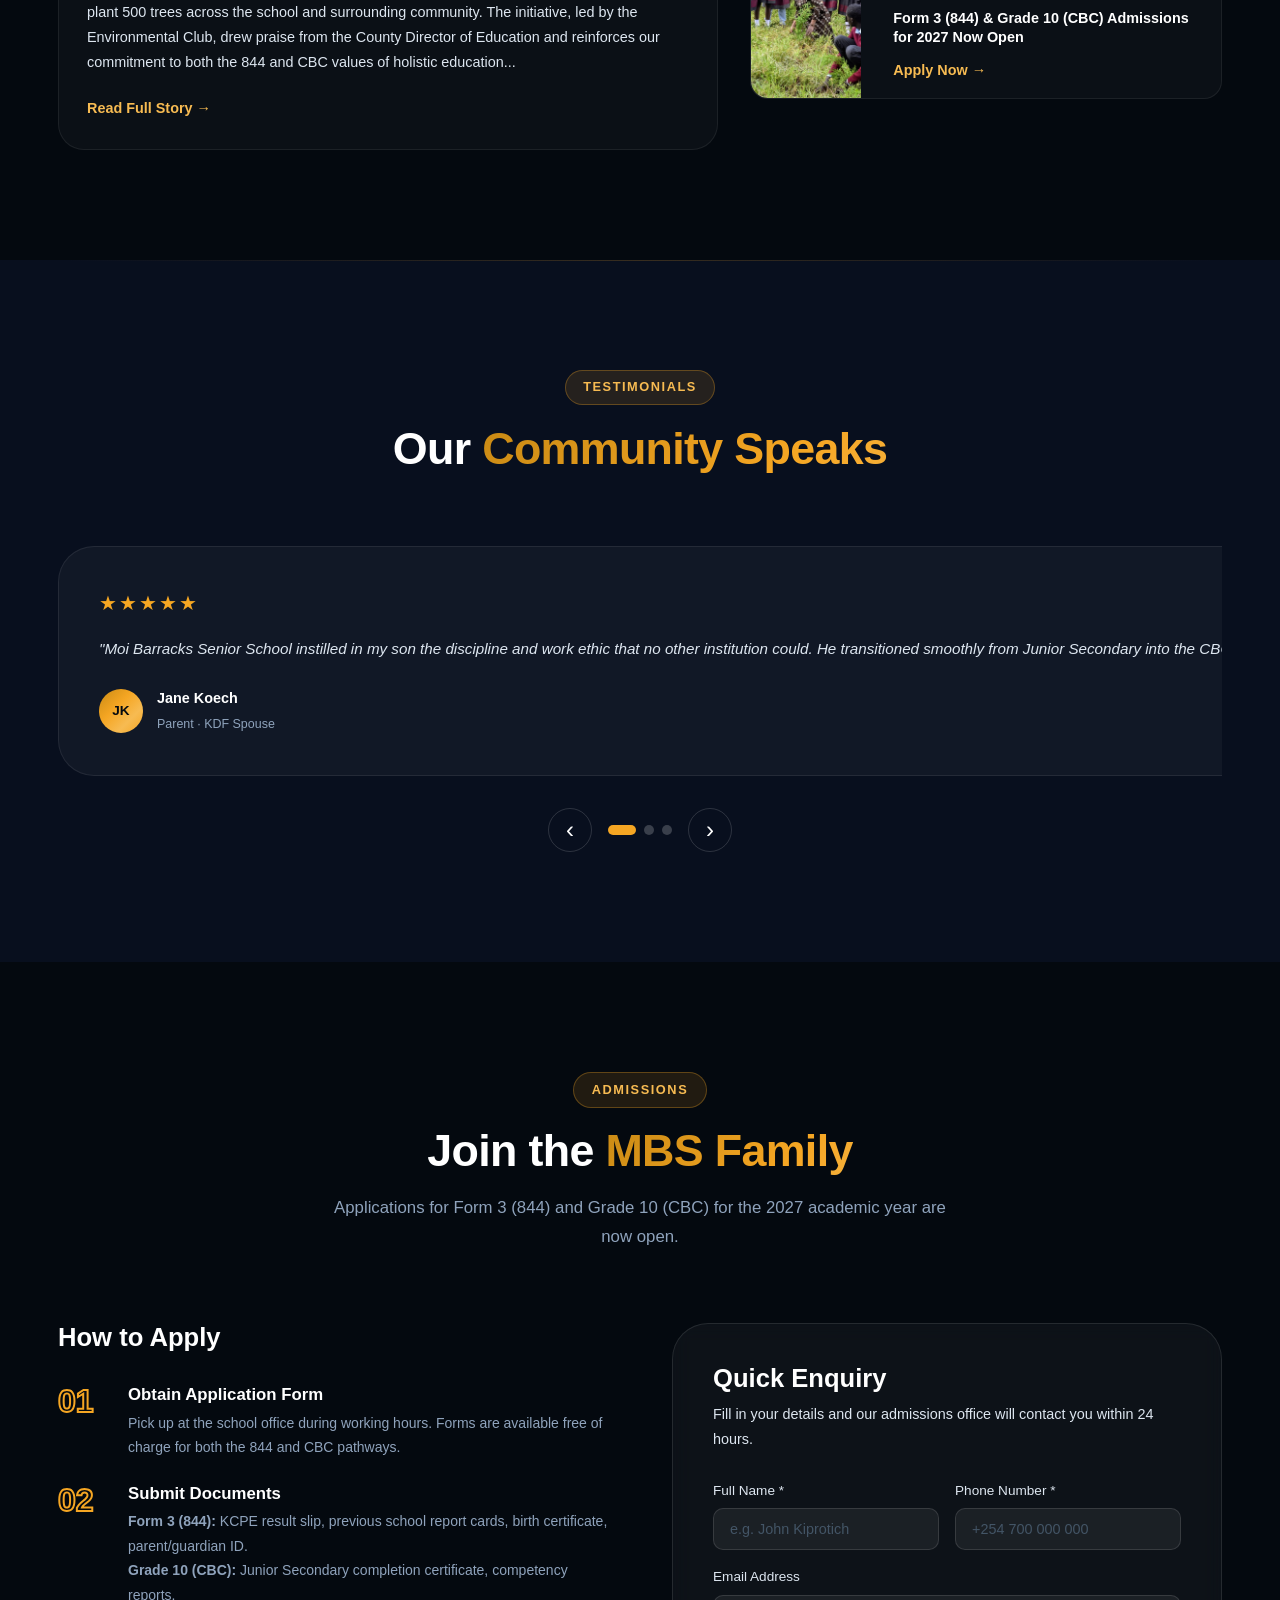
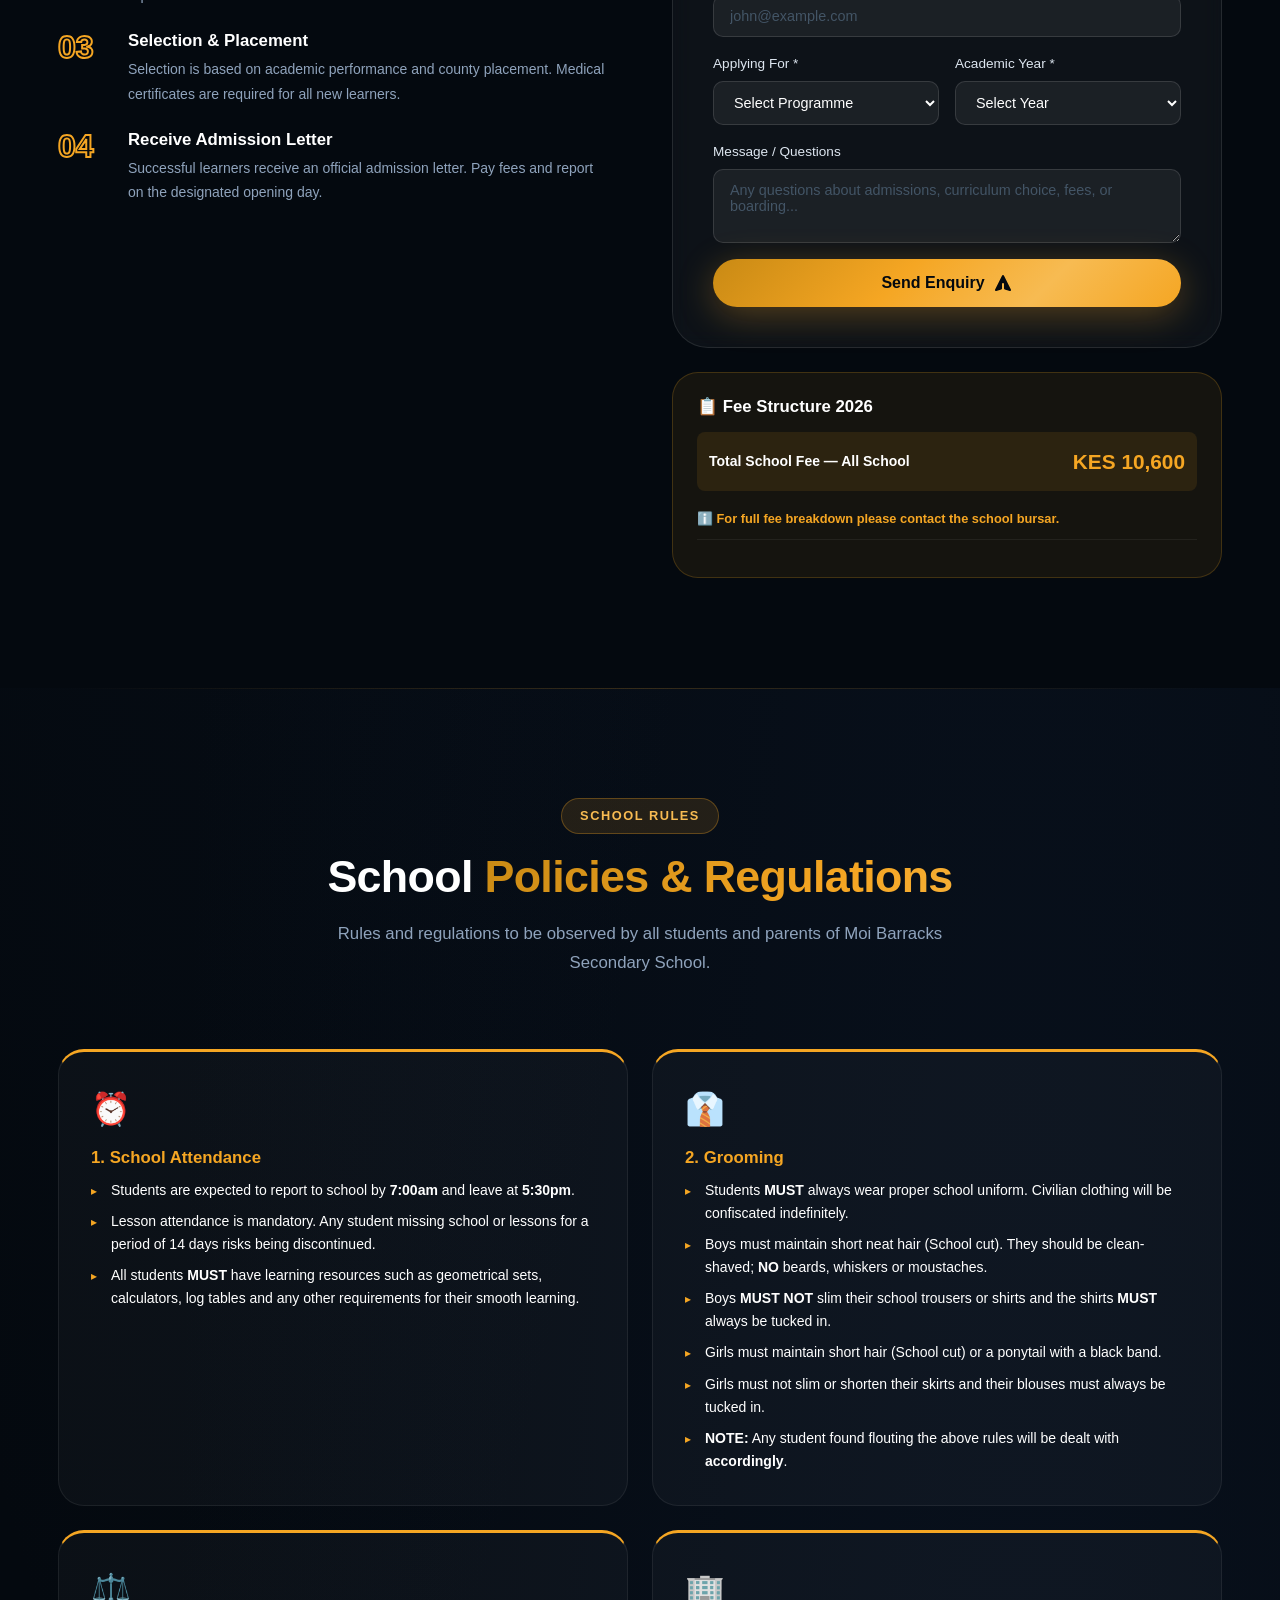
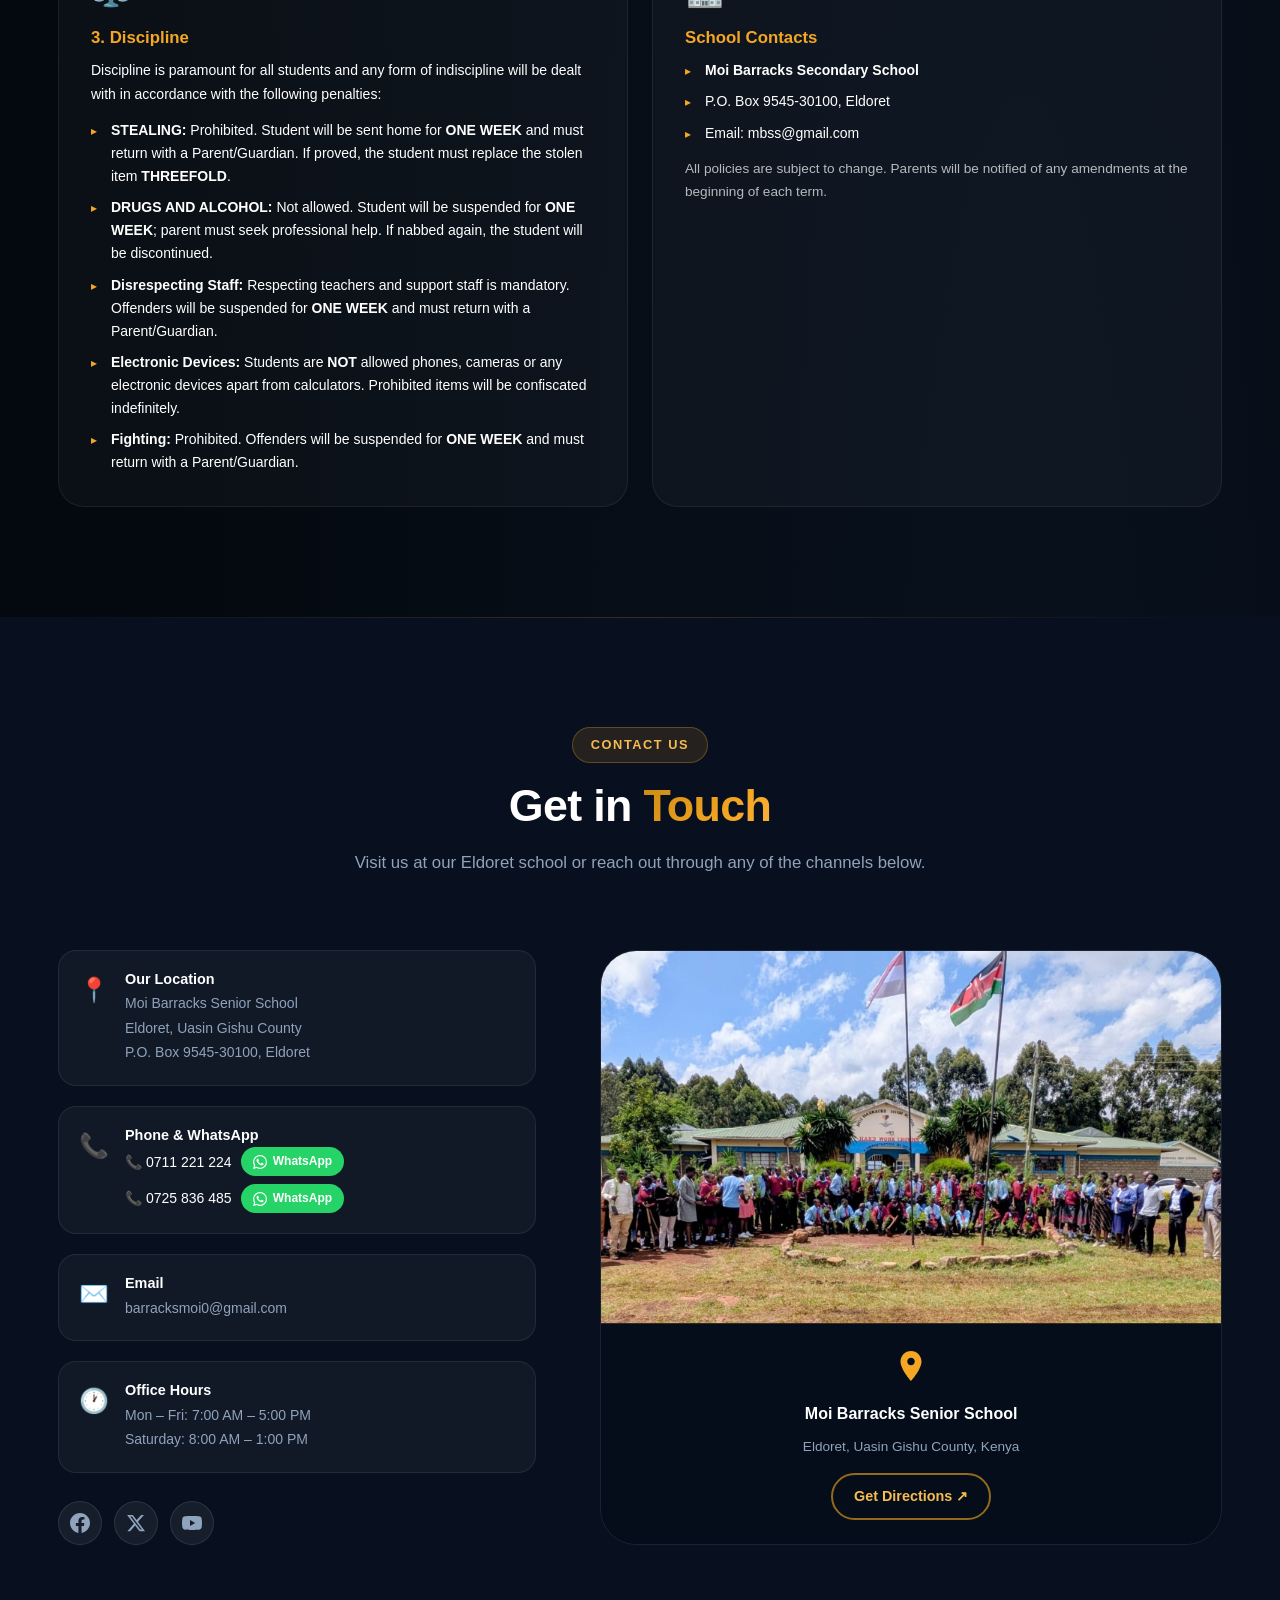
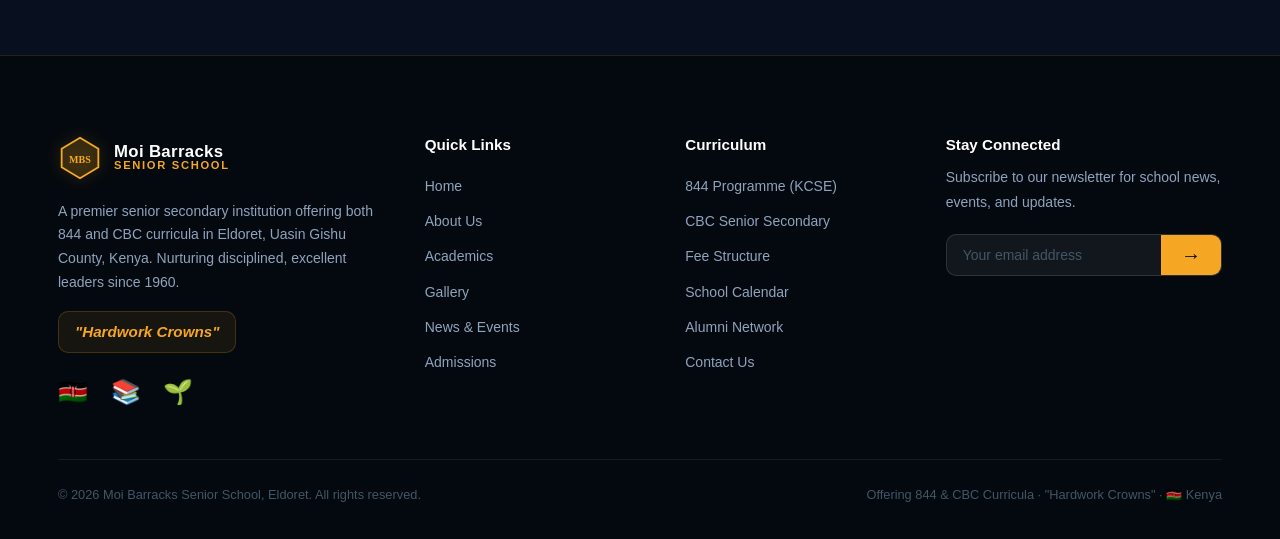
==== commit 22939346: "fix: Remove all Form 1 & Form 2 refs — 844 currently Form 3 and Form 4 only; update admissions dropd" ====
--- a/index.html
+++ b/index.html
@@ -11,7 +11,7 @@
 
   <!-- ===== SEO: Primary Meta ===== -->
   <title>Moi Barracks Senior School | 844 &amp; CBC | Eldoret, Kenya — Hardwork Crowns</title>
-  <meta name="description" content="Moi Barracks Senior School in Eldoret, Kenya offers both the 844 and CBC curricula. A premier senior secondary institution nurturing disciplined, academically excellent leaders. Admissions open — Form 1 &amp; Grade 10." />
+  <meta name="description" content="Moi Barracks Senior School in Eldoret, Kenya offers both the 844 and CBC curricula. A premier senior secondary institution nurturing disciplined, academically excellent leaders. Admissions open — Form 3 (844) &amp; Grade 10 (CBC)." />
   <meta name="keywords" content="Moi Barracks Senior School, Moi Barracks School Eldoret, CBC school Kenya, 844 curriculum Kenya, senior secondary school Eldoret, Uasin Gishu school, KDF school Kenya, school admissions Eldoret 2027, best school Eldoret" />
   <meta name="robots" content="index, follow" />
   <meta name="author" content="Moi Barracks Senior School" />
@@ -189,7 +189,7 @@
       <span class="ticker-sep">•</span>
       <span class="ticker-item">🌱 Environmental Club Tree Planting Drive — 500 trees planted on school grounds this term!</span>
       <span class="ticker-sep">•</span>
-      <span class="ticker-item">📝 Form 1 &amp; Grade 10 Admissions for 2027 are NOW OPEN — Apply at the school office</span>
+      <span class="ticker-item">🎓 Form 3 (844) &amp; Grade 10 (CBC) Admissions for 2027 are NOW OPEN — Apply at the school office</span>
       <span class="ticker-sep">•</span>
     </div>
   </div>
@@ -271,7 +271,7 @@
               <div class="ss-icon">📘</div>
               <div>
                 <strong>844 Curriculum</strong>
-                <span>KCSE — Form 1 to Form 4</span>
+                <span>KCSE — Form 3 &amp; Form 4</span>
               </div>
             </div>
             <div class="showcase-stat">
@@ -308,12 +308,12 @@
           <h3>844 Curriculum (KCSE)</h3>
           <p>Our established 844 programme prepares learners for the Kenya Certificate of Secondary Education (KCSE) through rigorous academic study in sciences, humanities, and technical subjects.</p>
           <ul>
-            <li>Form 1 – Form 4 Programme</li>
+            <li>Form 3 &amp; Form 4 Programme</li>
             <li>Sciences, Mathematics &amp; Humanities</li>
             <li>KCSE Exam Preparation Clinics</li>
             <li>Career &amp; University Guidance</li>
           </ul>
-          <a href="#admissions" class="card-link" id="acad-844-link">Apply — Form 1 →</a>
+          <a href="#admissions" class="card-link" id="acad-844-link">Apply — Form 3 →</a>
         </div>
         <div class="academic-card featured reveal" id="acad-cbc">
           <div class="featured-badge">New Pathway</div>
@@ -443,7 +443,7 @@
             <div class="news-sm-body">
               <span class="news-category">Admissions</span>
               <time datetime="2026-06-01">June 1, 2026</time>
-              <h4>Form 1 &amp; Grade 10 Admissions for 2027 Now Open</h4>
+              <h4>Form 3 (844) &amp; Grade 10 (CBC) Admissions for 2027 Now Open</h4>
               <a href="#admissions" class="news-read-more" id="news-adm-link">Apply Now →</a>
             </div>
           </article>
@@ -505,7 +505,7 @@
       <div class="section-header reveal">
         <span class="section-tag">Admissions</span>
         <h2 class="section-title" id="admissions-heading">Join the <span class="gradient-text">MBS Family</span></h2>
-        <p class="section-subtitle">Applications for Form 1 (844) and Grade 10 (CBC) for the 2027 academic year are now open.</p>
+        <p class="section-subtitle">Applications for Form 3 (844) and Grade 10 (CBC) for the 2027 academic year are now open.</p>
       </div>
       <div class="admissions-layout">
         <div class="steps-col reveal">
@@ -522,7 +522,7 @@
               <div class="step-number">02</div>
               <div class="step-body">
                 <h4>Submit Documents</h4>
-                <p><strong>Form 1 (844):</strong> KCPE result slip, previous school report cards, birth certificate, parent/guardian ID.<br><strong>Grade 10 (CBC):</strong> Junior Secondary completion certificate, competency reports.</p>
+                <p><strong>Form 3 (844):</strong> KCPE result slip, previous school report cards, birth certificate, parent/guardian ID.<br><strong>Grade 10 (CBC):</strong> Junior Secondary completion certificate, competency reports.</p>
               </div>
             </div>
             <div class="step" id="step-3">
@@ -565,7 +565,8 @@
                   <label for="flevel">Applying For *</label>
                   <select id="flevel" name="flevel" required>
                     <option value="">Select Programme</option>
-                    <option value="form1-844">Form 1 — 844 Curriculum</option>
+                    <option value="form3-844">Form 3 — 844 Curriculum</option>
+                    <option value="form4-844">Form 4 — 844 Curriculum</option>
                     <option value="grade10-cbc">Grade 10 — CBC Senior Secondary</option>
                     <option value="transfer-844">Transfer (844)</option>
                     <option value="transfer-cbc">Transfer (CBC)</option>
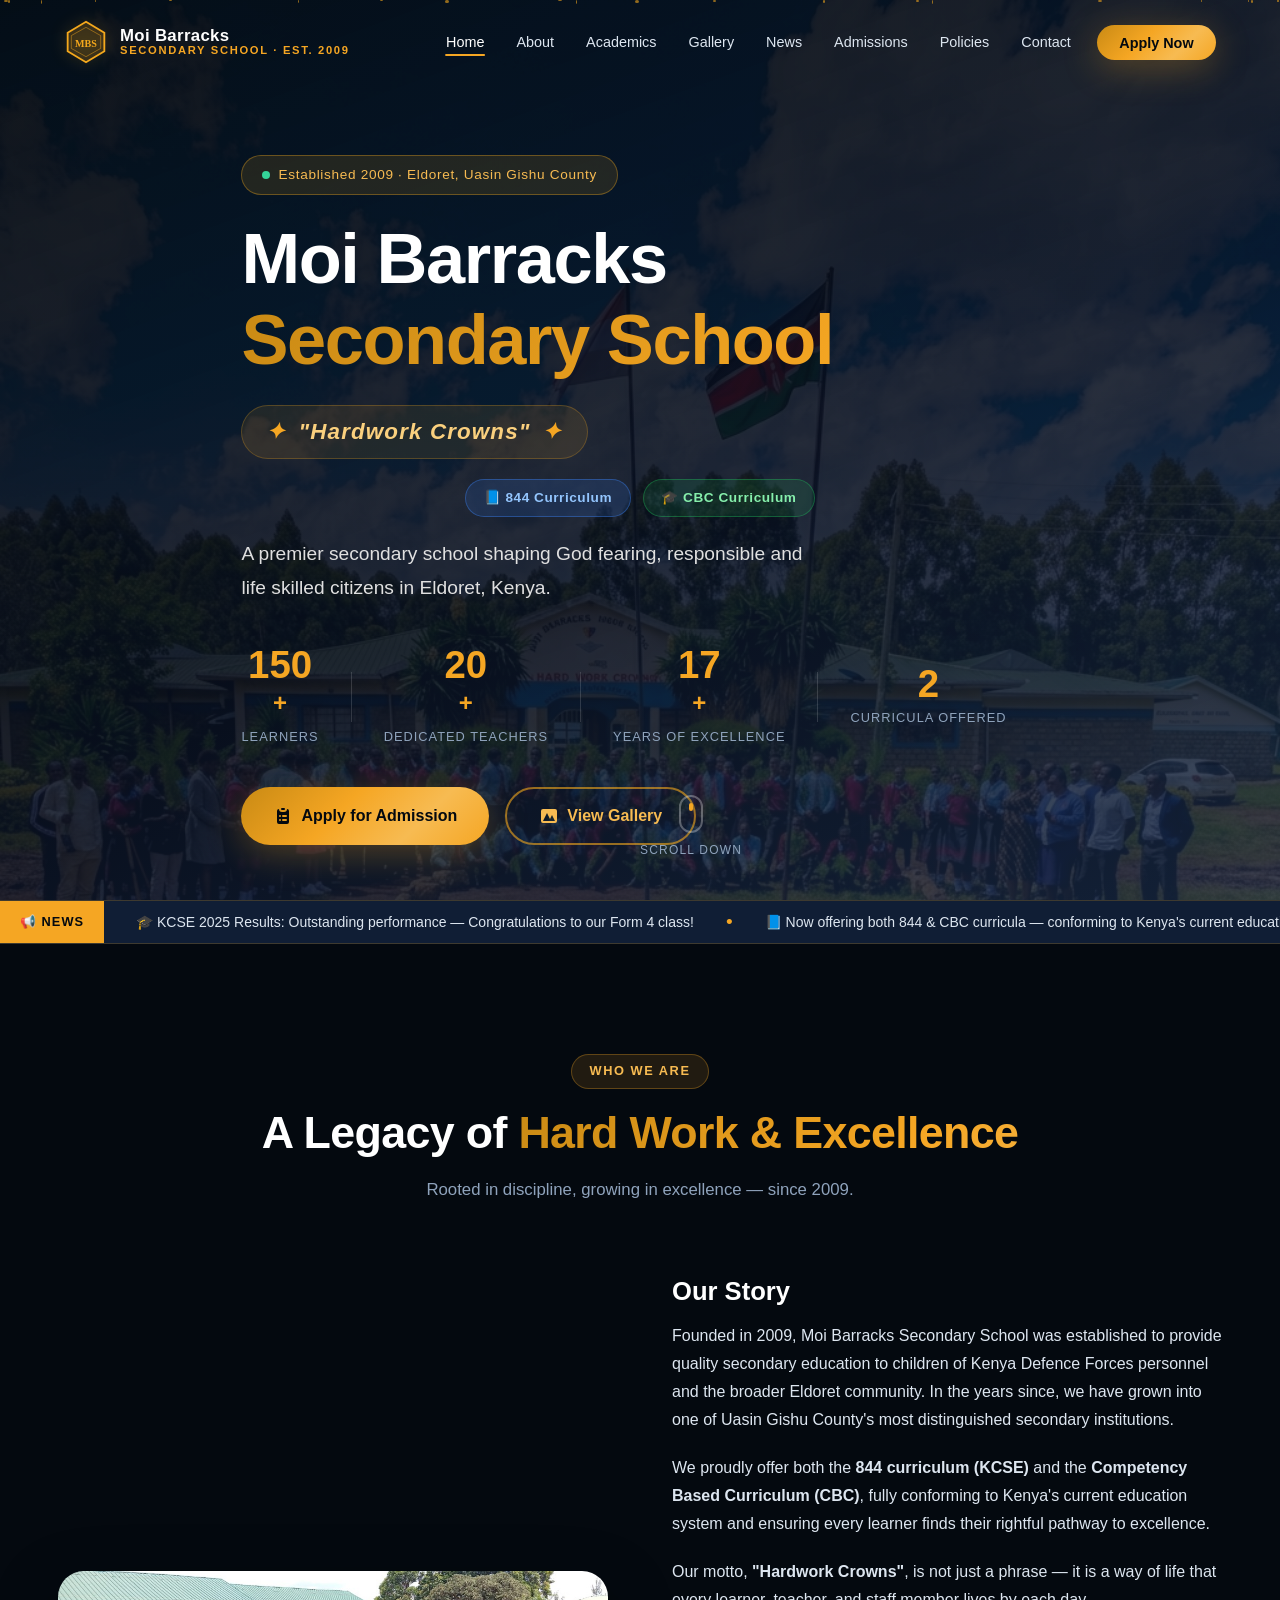
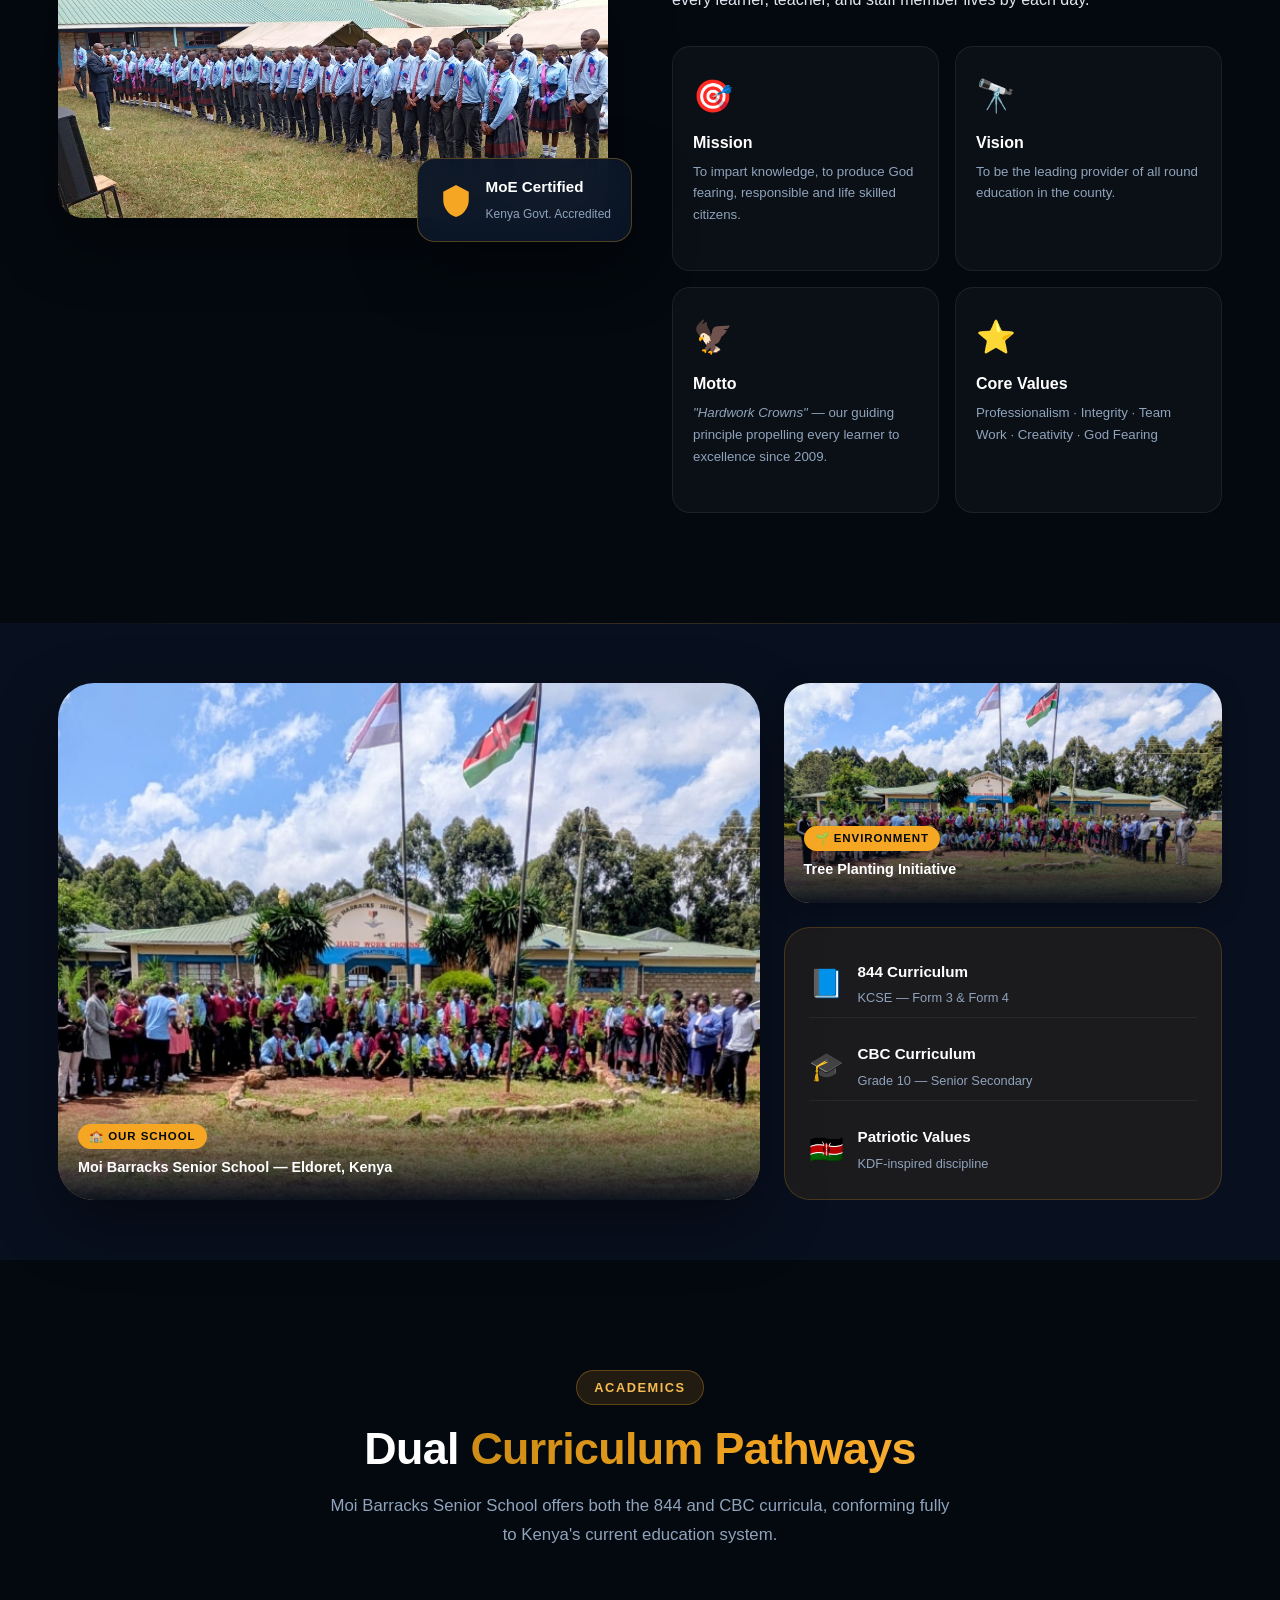
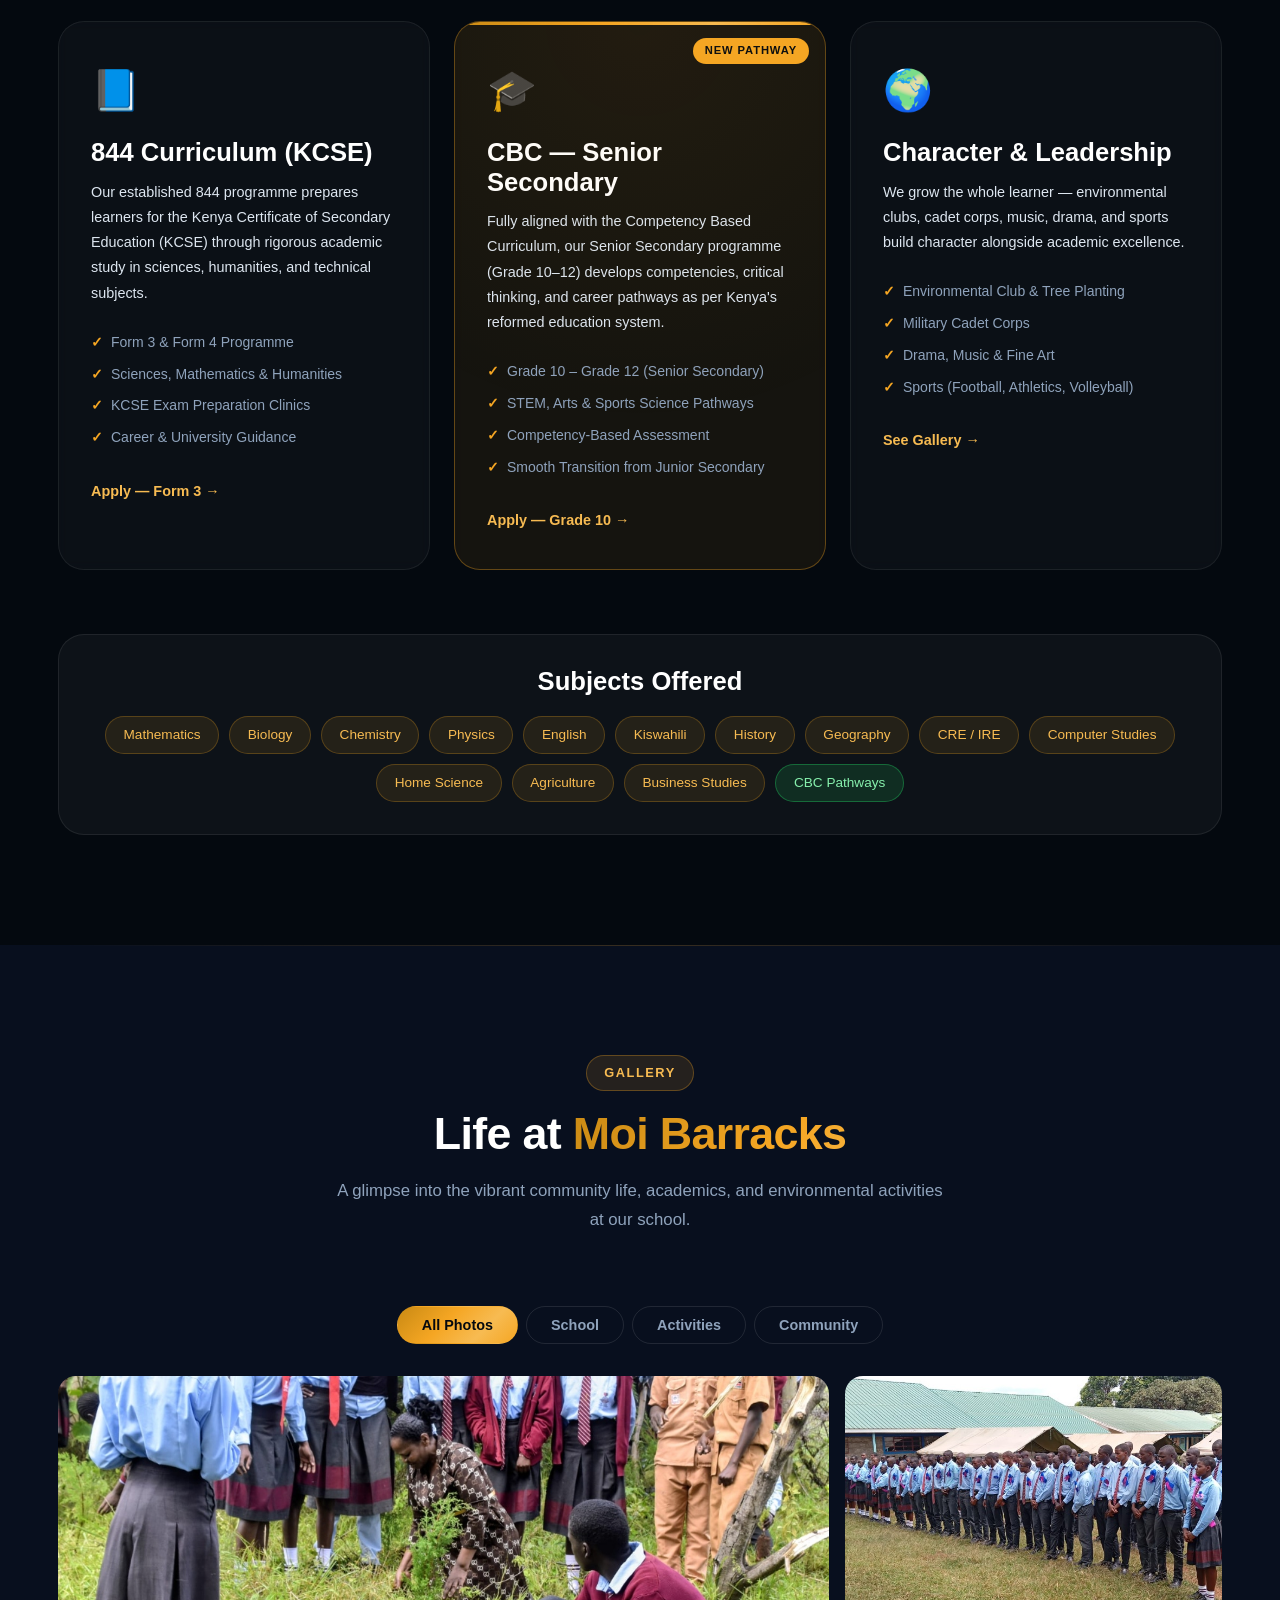
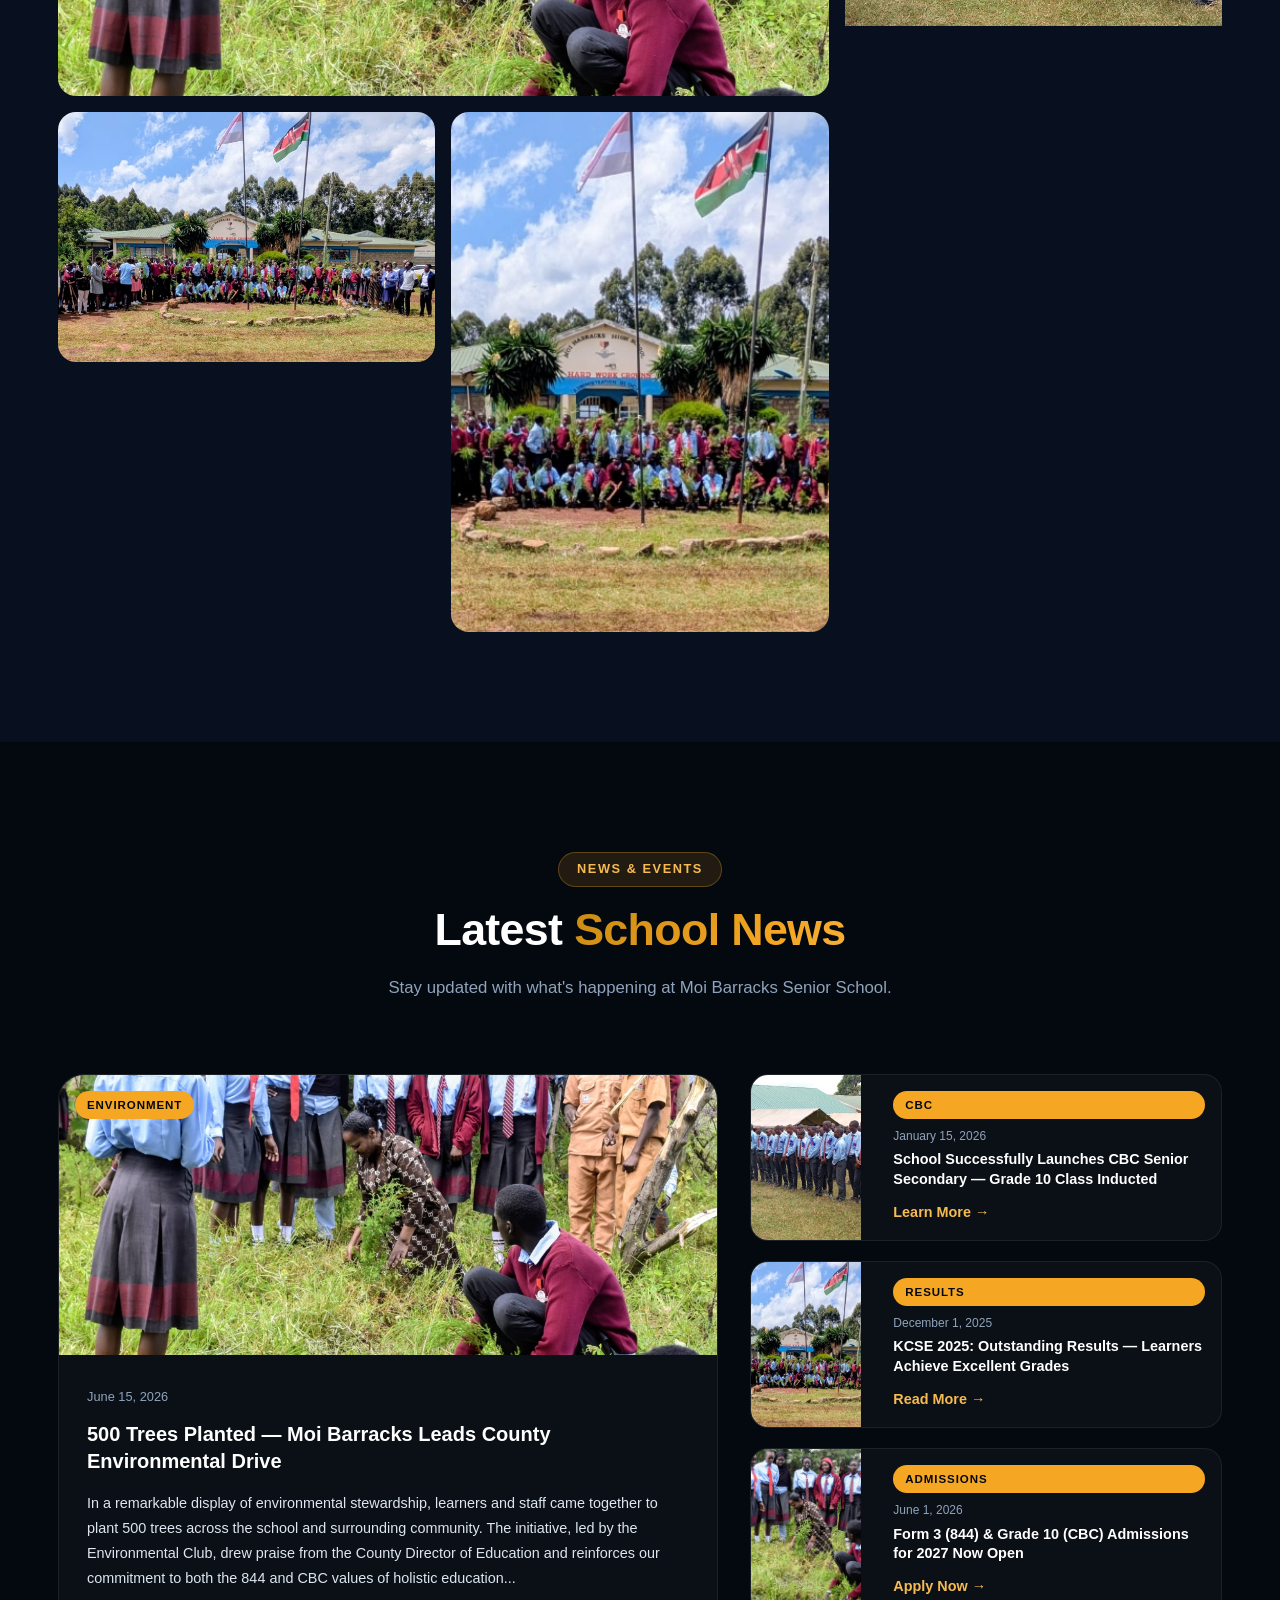
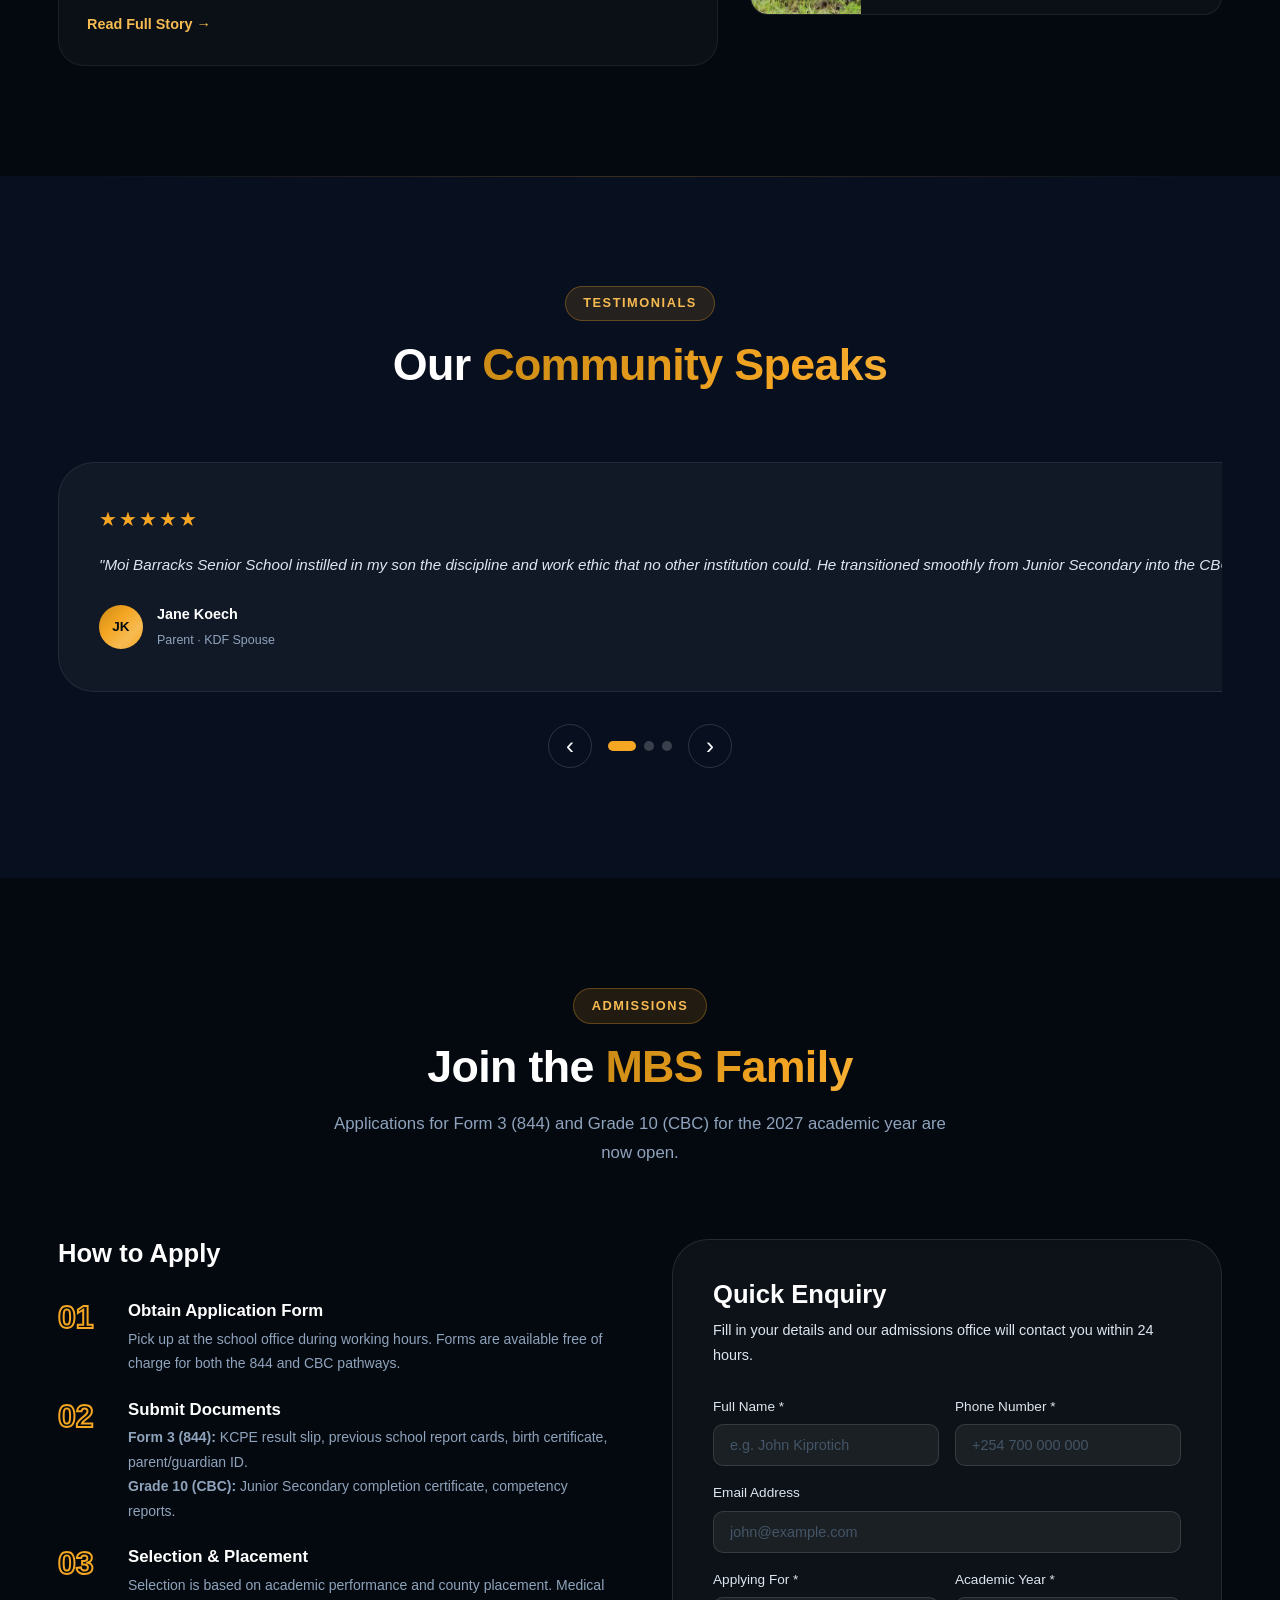
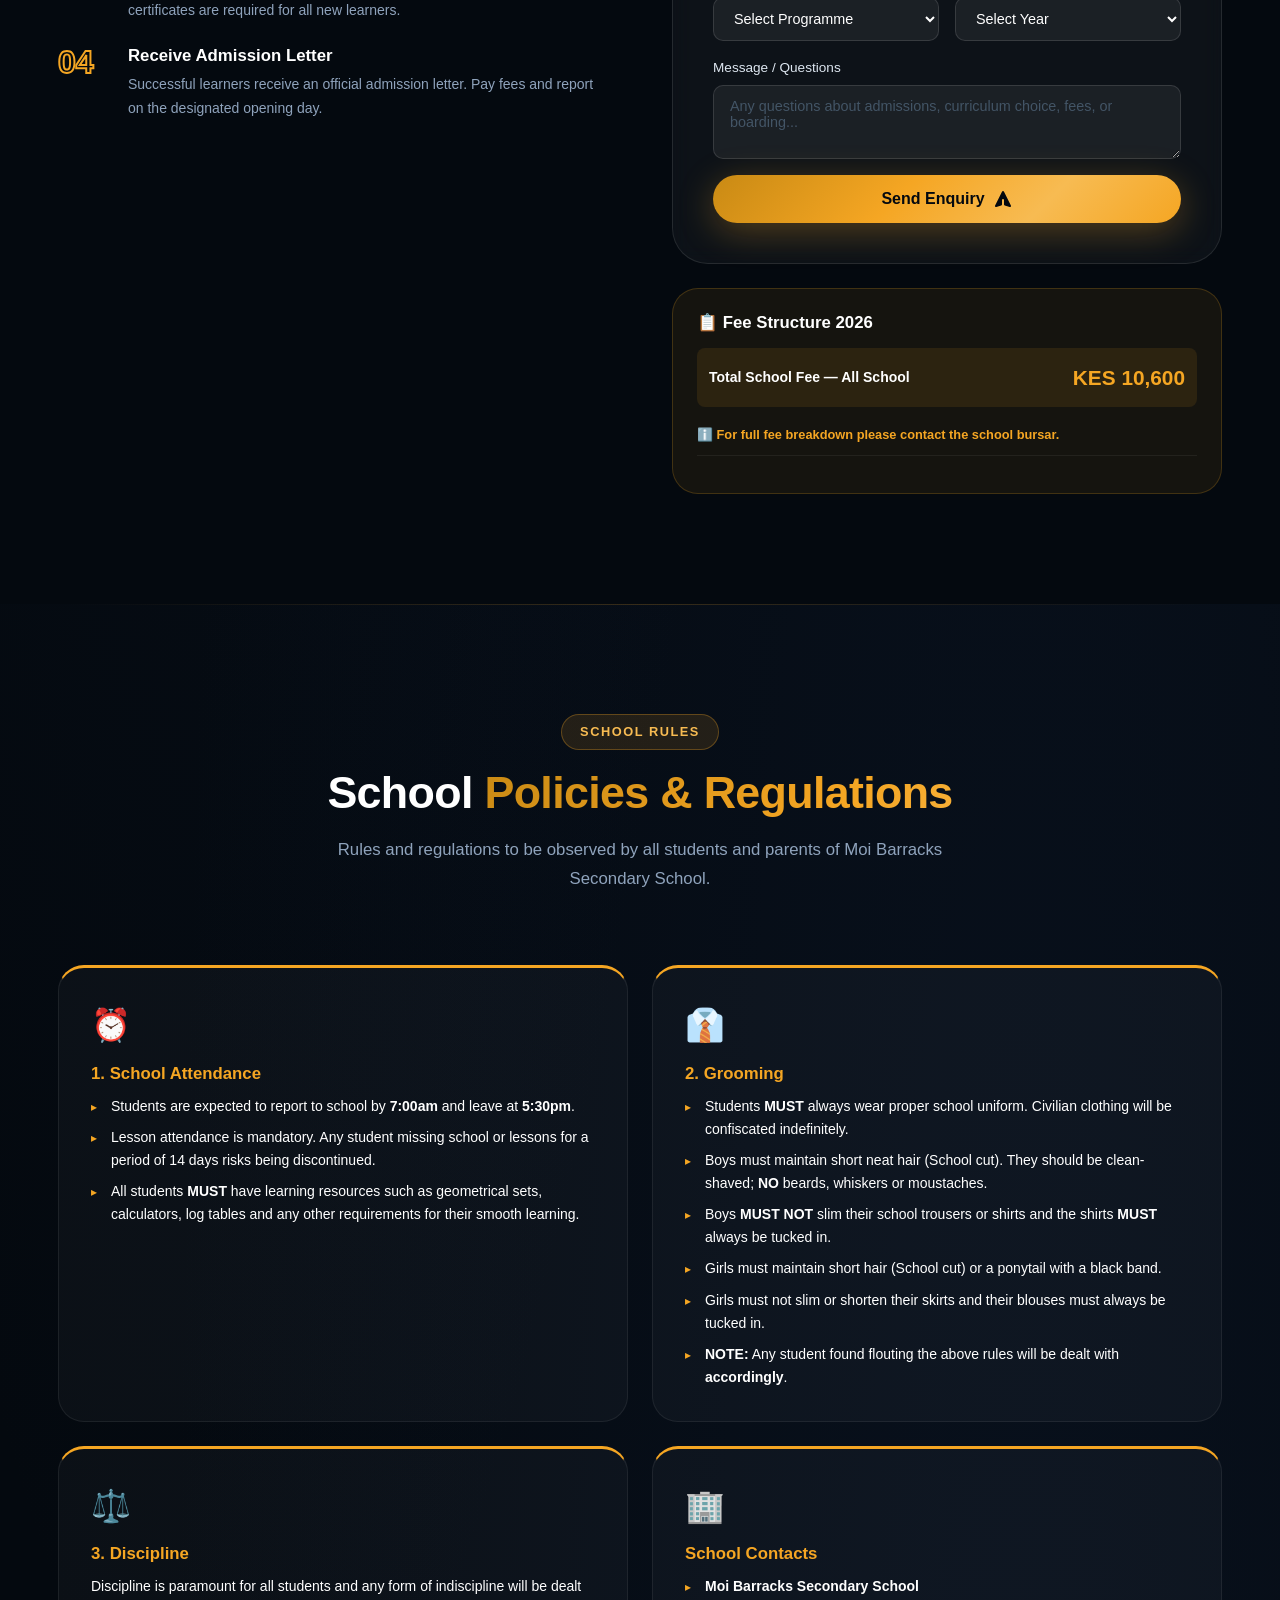
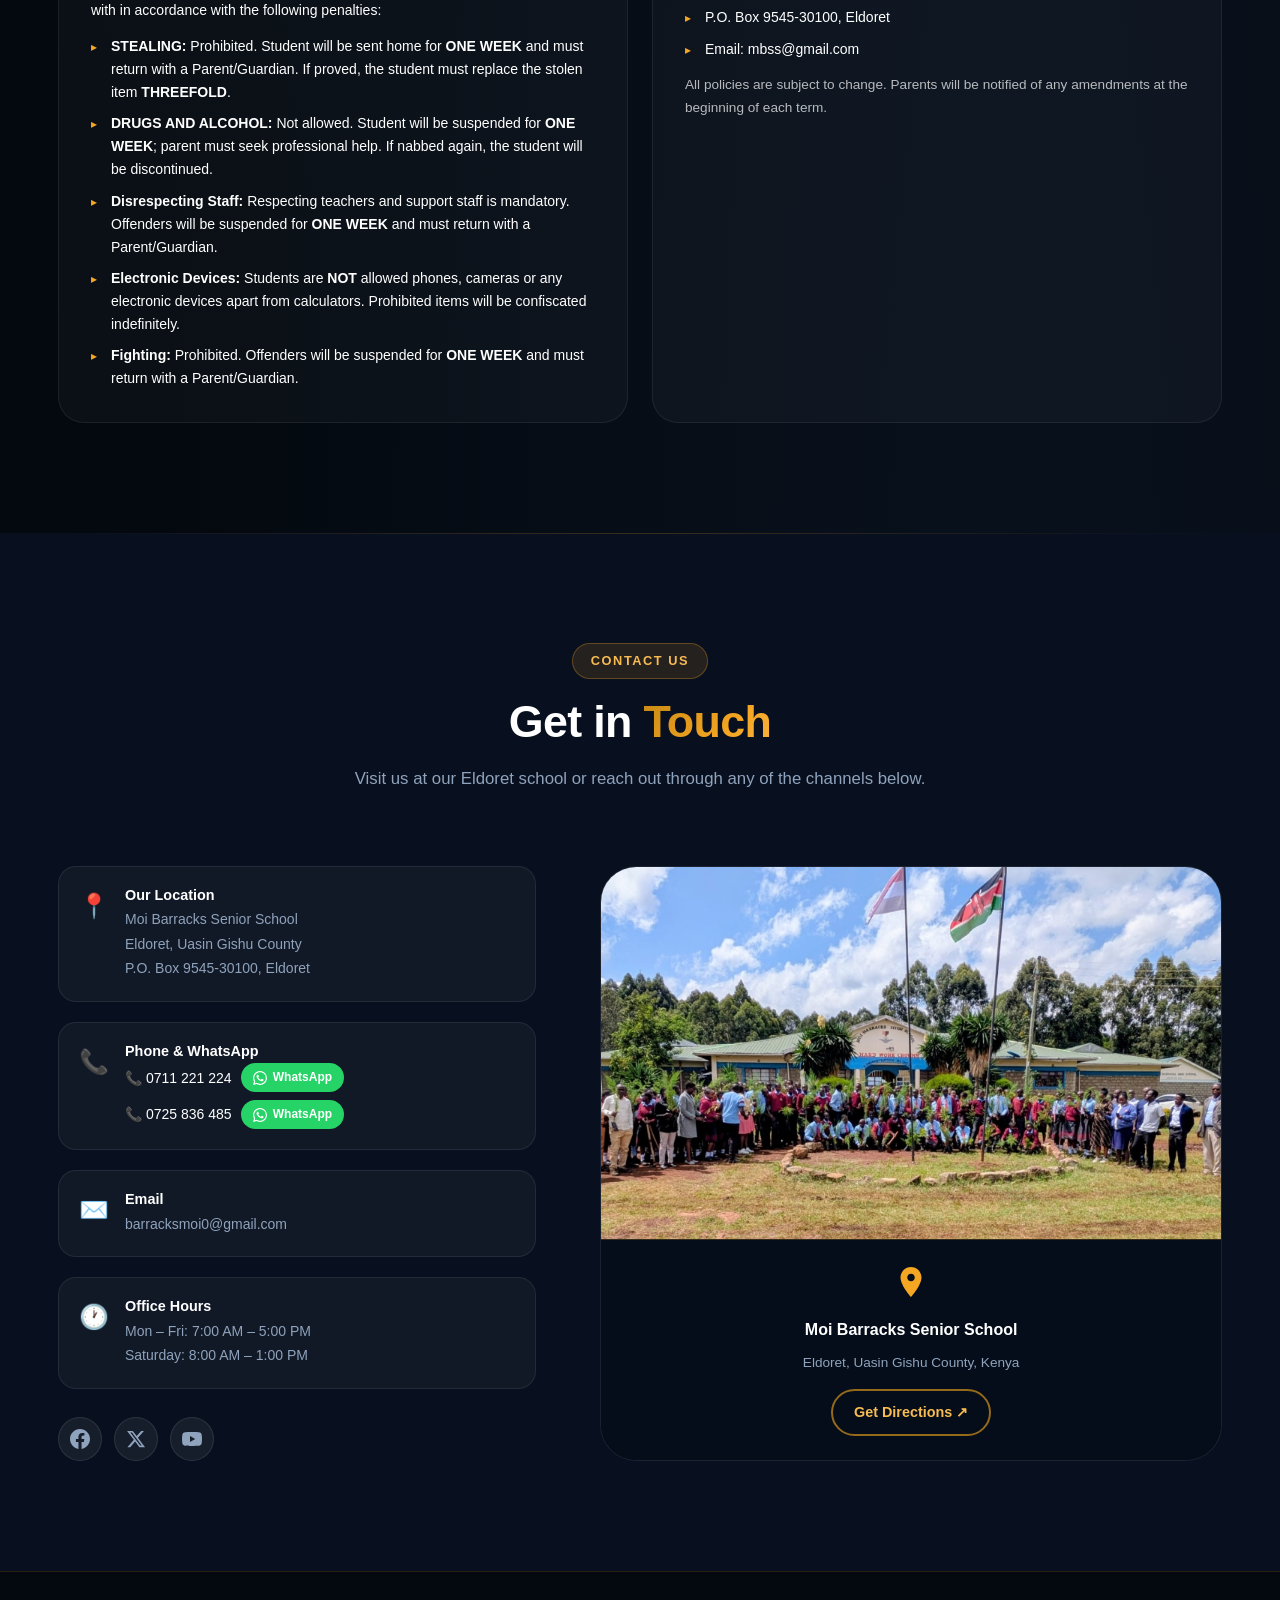
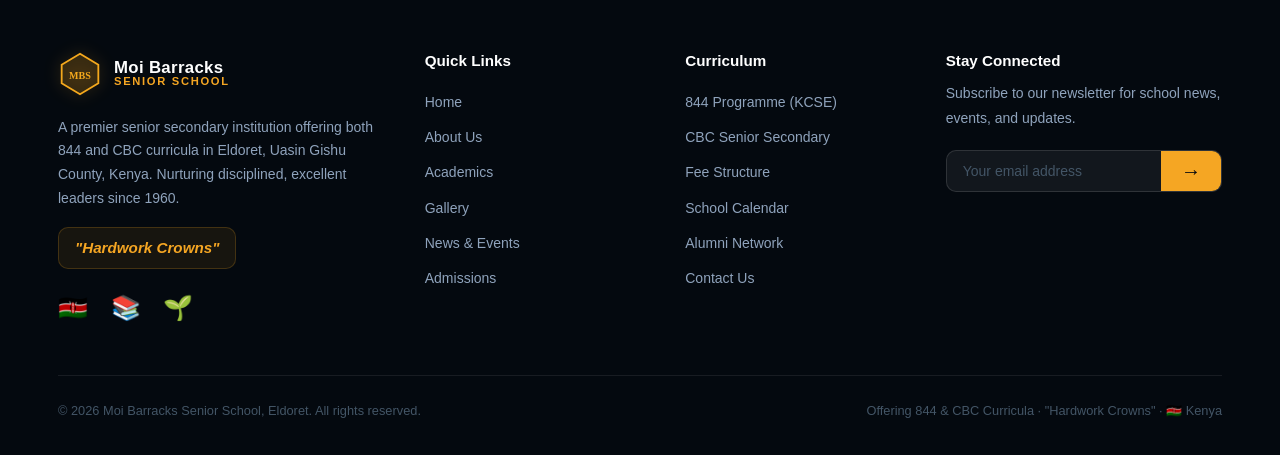
==== commit 50ef1d39: "fix: Correct school name, founding year and content per official documents Per official school polic" ====
--- a/index.html
+++ b/index.html
@@ -10,28 +10,28 @@
   <meta name="referrer" content="strict-origin-when-cross-origin" />
 
   <!-- ===== SEO: Primary Meta ===== -->
-  <title>Moi Barracks Senior School | 844 &amp; CBC | Eldoret, Kenya — Hardwork Crowns</title>
-  <meta name="description" content="Moi Barracks Senior School in Eldoret, Kenya offers both the 844 and CBC curricula. A premier senior secondary institution nurturing disciplined, academically excellent leaders. Admissions open — Form 3 (844) &amp; Grade 10 (CBC)." />
-  <meta name="keywords" content="Moi Barracks Senior School, Moi Barracks School Eldoret, CBC school Kenya, 844 curriculum Kenya, senior secondary school Eldoret, Uasin Gishu school, KDF school Kenya, school admissions Eldoret 2027, best school Eldoret" />
+  <title>Moi Barracks Secondary School | 844 &amp; CBC | Eldoret, Kenya — Hardwork Crowns</title>
+  <meta name="description" content="Moi Barracks Secondary School in Eldoret, Kenya offers both the 844 and CBC curricula. A premier secondary institution nurturing disciplined, God fearing and life skilled citizens. Admissions open — Form 3 (844) &amp; Grade 10 (CBC)." />
+  <meta name="keywords" content="Moi Barracks Secondary School, Moi Barracks School Eldoret, CBC school Kenya, 844 curriculum Kenya, secondary school Eldoret, Uasin Gishu school, KDF school Kenya, school admissions Eldoret 2027, best school Eldoret" />
   <meta name="robots" content="index, follow" />
-  <meta name="author" content="Moi Barracks Senior School" />
+  <meta name="author" content="Moi Barracks Secondary School" />
   <link rel="canonical" href="https://serem8770-ux.github.io/Moi_Barracks_web/" />
 
   <!-- ===== SEO: Open Graph (Facebook, WhatsApp previews) ===== -->
   <meta property="og:type" content="website" />
   <meta property="og:url" content="https://serem8770-ux.github.io/Moi_Barracks_web/" />
-  <meta property="og:title" content="Moi Barracks Senior School | 844 &amp; CBC | Eldoret, Kenya" />
-  <meta property="og:description" content="Premier senior secondary school in Eldoret offering both 844 and CBC curricula. Hardwork Crowns — excellence through discipline since 1960." />
+  <meta property="og:title" content="Moi Barracks Secondary School | 844 &amp; CBC | Eldoret, Kenya" />
+  <meta property="og:description" content="Premier secondary school in Eldoret offering both 844 and CBC curricula. Hardwork Crowns — excellence through discipline since 2009." />
   <meta property="og:image" content="https://serem8770-ux.github.io/Moi_Barracks_web/images/campus_group.jpg" />
   <meta property="og:image:width" content="1200" />
   <meta property="og:image:height" content="630" />
   <meta property="og:locale" content="en_KE" />
-  <meta property="og:site_name" content="Moi Barracks Senior School" />
+  <meta property="og:site_name" content="Moi Barracks Secondary School" />
 
   <!-- ===== SEO: Twitter Card ===== -->
   <meta name="twitter:card" content="summary_large_image" />
-  <meta name="twitter:title" content="Moi Barracks Senior School | Eldoret, Kenya" />
-  <meta name="twitter:description" content="Offering both 844 and CBC — a premier senior secondary in Eldoret. Hardwork Crowns." />
+  <meta name="twitter:title" content="Moi Barracks Secondary School | Eldoret, Kenya" />
+  <meta name="twitter:description" content="Offering both 844 and CBC — a premier secondary school in Eldoret. Hardwork Crowns." />
   <meta name="twitter:image" content="https://serem8770-ux.github.io/Moi_Barracks_web/images/campus_group.jpg" />
 
   <!-- ===== SEO: Structured Data (JSON-LD) ===== -->
@@ -39,9 +39,9 @@
   {
     "@context": "https://schema.org",
     "@type": "HighSchool",
-    "name": "Moi Barracks Senior School",
+    "name": "Moi Barracks Secondary School",
     "alternateName": "MBS Eldoret",
-    "description": "Moi Barracks Senior School is a premier senior secondary institution in Eldoret, Kenya offering both the 844 and CBC curricula. Motto: Hardwork Crowns.",
+    "description": "Moi Barracks Secondary School is a premier secondary institution in Eldoret, Kenya offering both the 844 and CBC curricula. Motto: Hardwork Crowns.",
     "url": "https://serem8770-ux.github.io/Moi_Barracks_web/",
     "logo": "https://serem8770-ux.github.io/Moi_Barracks_web/images/campus_group.jpg",
     "image": "https://serem8770-ux.github.io/Moi_Barracks_web/images/campus_group.jpg",
@@ -65,7 +65,7 @@
       { "@type": "OpeningHoursSpecification", "dayOfWeek": "Saturday", "opens": "08:00", "closes": "13:00" }
     ],
     "sameAs": ["https://github.com/serem8770-ux/Moi_Barracks_web"],
-    "foundingDate": "1960",
+    "foundingDate": "2009",
     "numberOfStudents": 150,
     "curriculumOffered": ["844 Curriculum (KCSE)", "Competency Based Curriculum (CBC)"]
   }
@@ -92,7 +92,7 @@
         </div>
         <div class="logo-text">
           <span class="logo-name">Moi Barracks</span>
-          <span class="logo-tagline">Senior School · Est. 1960</span>
+          <span class="logo-tagline">Secondary School · Est. 2009</span>
         </div>
       </a>
       <ul class="nav-menu" id="nav-menu" role="list">
@@ -122,11 +122,11 @@
     <div class="hero-content" id="hero-content">
       <div class="hero-badge" id="hero-badge">
         <span class="badge-dot"></span>
-        Established 1960 · Eldoret, Uasin Gishu County
+        Established 2009 · Eldoret, Uasin Gishu County
       </div>
       <h1 class="hero-title" id="hero-title">
         <span class="title-line">Moi Barracks</span>
-        <span class="title-line gradient-text">Senior School</span>
+        <span class="title-line gradient-text">Secondary School</span>
       </h1>
       <div class="hero-motto" id="hero-motto">
         <span class="motto-wings">✦</span>
@@ -138,8 +138,8 @@
         <span class="curric-badge curric-cbc">🎓 CBC Curriculum</span>
       </div>
       <p class="hero-subtitle" id="hero-subtitle">
-        A premier senior secondary institution shaping disciplined,<br>
-        academically excellent leaders for Kenya and the world.
+        A premier secondary school shaping God fearing, responsible and<br>
+        life skilled citizens in Eldoret, Kenya.
       </p>
       <div class="hero-stats" id="hero-stats">
         <div class="stat-item">
@@ -153,7 +153,7 @@
         </div>
         <div class="stat-divider"></div>
         <div class="stat-item">
-          <span class="stat-number" data-target="65">0</span><span class="stat-suffix">+</span>
+          <span class="stat-number" data-target="17">0</span><span class="stat-suffix">+</span>
           <span class="stat-label">Years of Excellence</span>
         </div>
         <div class="stat-divider"></div>
@@ -200,7 +200,7 @@
       <div class="section-header reveal">
         <span class="section-tag">Who We Are</span>
         <h2 class="section-title" id="about-heading">A Legacy of <span class="gradient-text">Hard Work &amp; Excellence</span></h2>
-        <p class="section-subtitle">Rooted in discipline, growing in excellence — since 1960.</p>
+        <p class="section-subtitle">Rooted in discipline, growing in excellence — since 2009.</p>
       </div>
       <div class="about-grid">
         <div class="about-image-block reveal">
@@ -217,9 +217,9 @@
         </div>
         <div class="about-content reveal">
           <h3>Our Story</h3>
-          <p>Founded in 1960, Moi Barracks Senior School was established to provide quality senior secondary education to children of Kenya Defence Forces personnel and the broader Eldoret community. Over six decades, we have grown into one of Uasin Gishu County's most distinguished senior secondary institutions.</p>
+          <p>Founded in 2009, Moi Barracks Secondary School was established to provide quality secondary education to children of Kenya Defence Forces personnel and the broader Eldoret community. In the years since, we have grown into one of Uasin Gishu County's most distinguished secondary institutions.</p>
           <p>We proudly offer both the <strong>844 curriculum (KCSE)</strong> and the <strong>Competency Based Curriculum (CBC)</strong>, fully conforming to Kenya's current education system and ensuring every learner finds their rightful pathway to excellence.</p>
-          <p>Our motto, <strong>"Hardwork Crowns"</strong>, is not just a phrase — it is a way of life that every learner, teacher, and staff member lives by, combining rigorous academics with military discipline, environmental stewardship, and character development.</p>
+          <p>Our motto, <strong>"Hardwork Crowns"</strong>, is not just a phrase — it is a way of life that every learner, teacher, and staff member lives by each day.</p>
           <div class="pillars-grid">
             <div class="pillar-card" id="pillar-mission">
               <div class="pillar-icon">🎯</div>
@@ -234,7 +234,7 @@
             <div class="pillar-card" id="pillar-motto">
               <div class="pillar-icon">🦅</div>
               <h4>Motto</h4>
-              <p><em>"Hardwork Crowns"</em> &mdash; the guiding principle propelling our learners to excellence since 1960.</p>
+              <p><em>"Hardwork Crowns"</em> &mdash; our guiding principle propelling every learner to excellence since 2009.</p>
             </div>
             <div class="pillar-card" id="pillar-values">
               <div class="pillar-icon">⭐</div>
